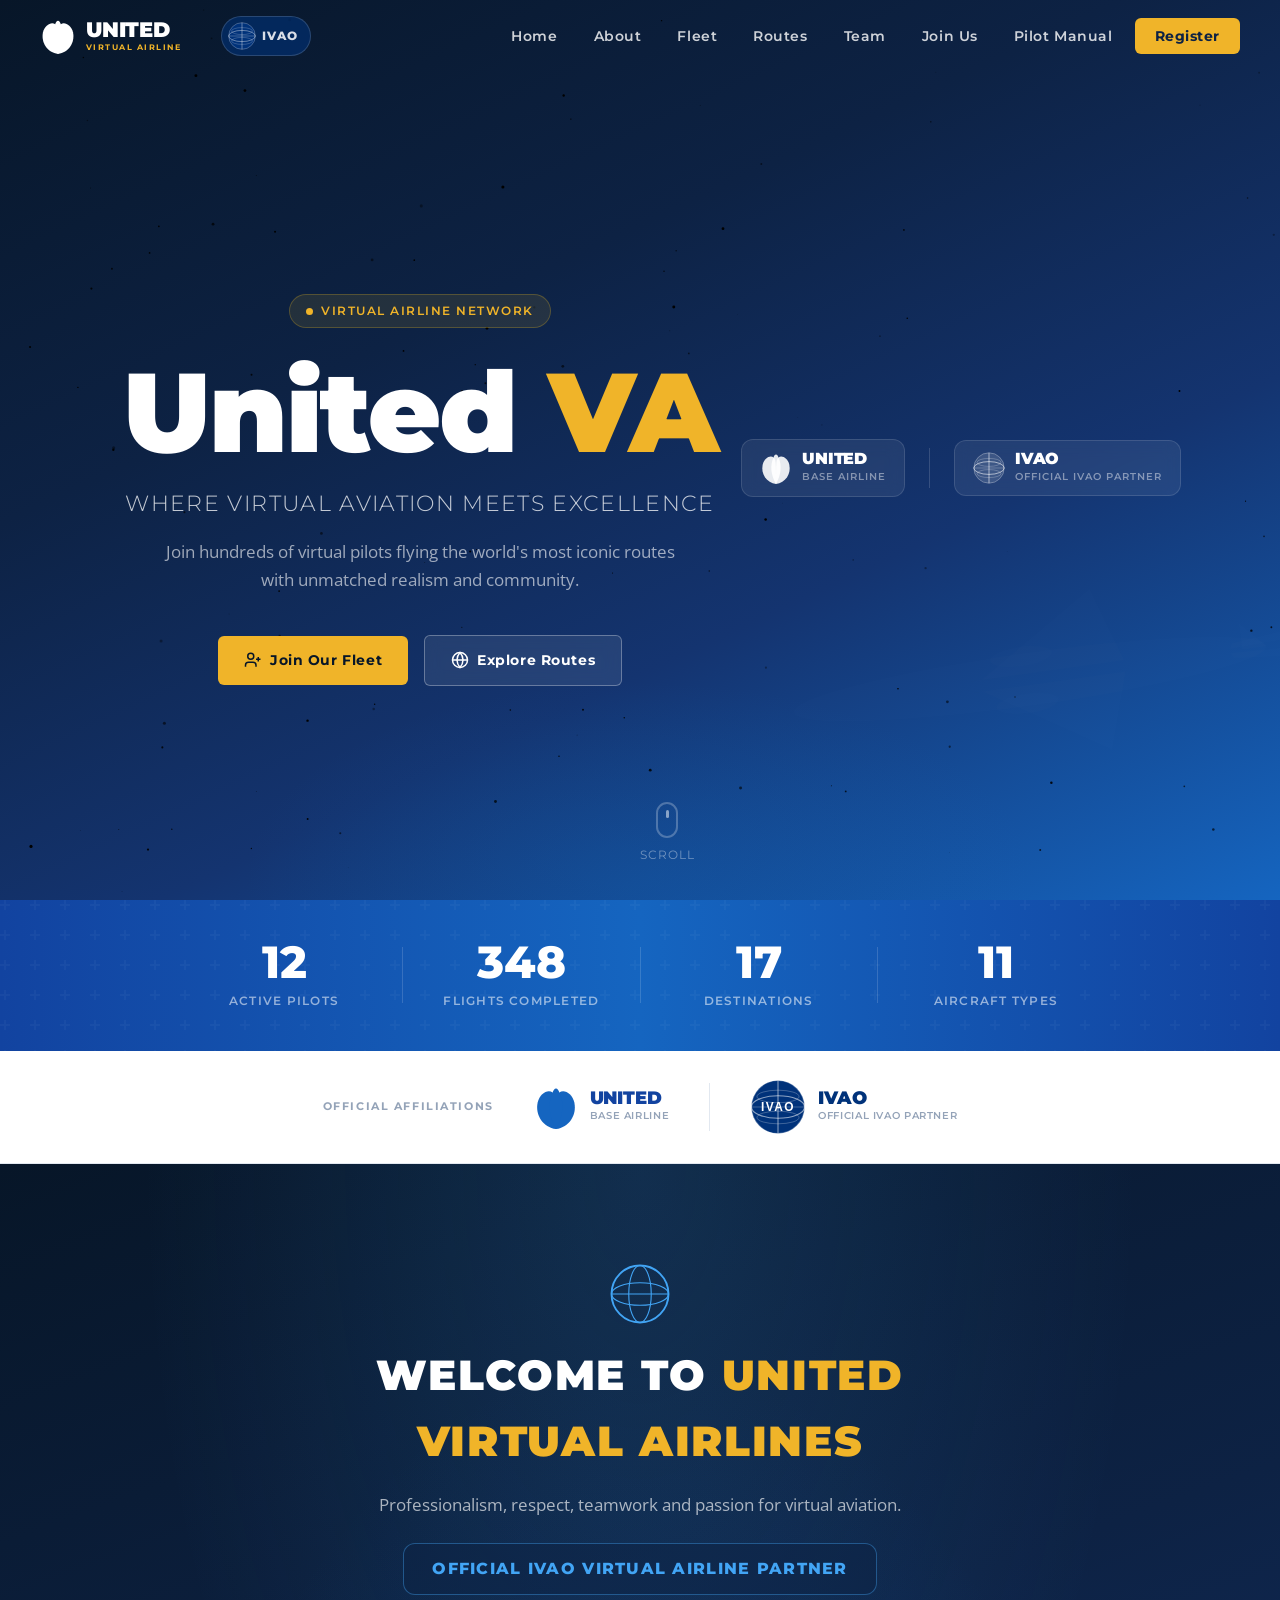
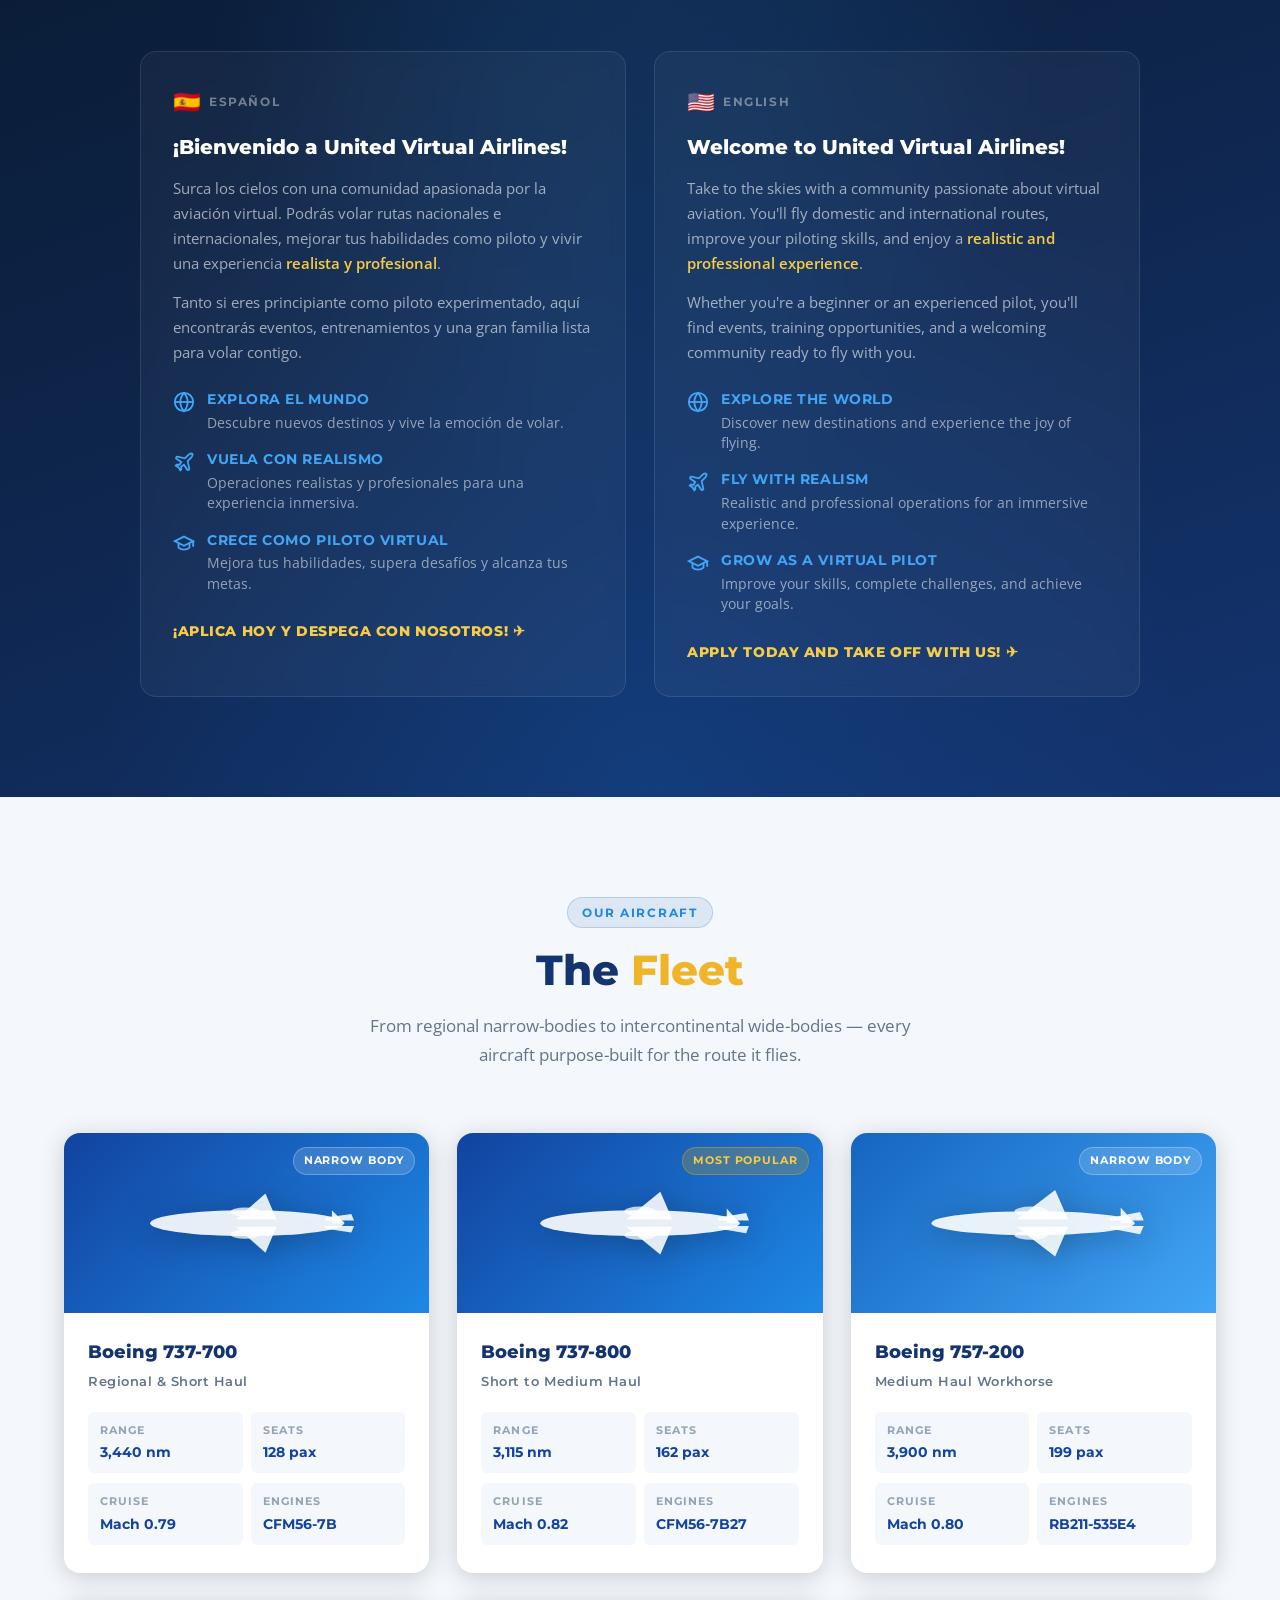
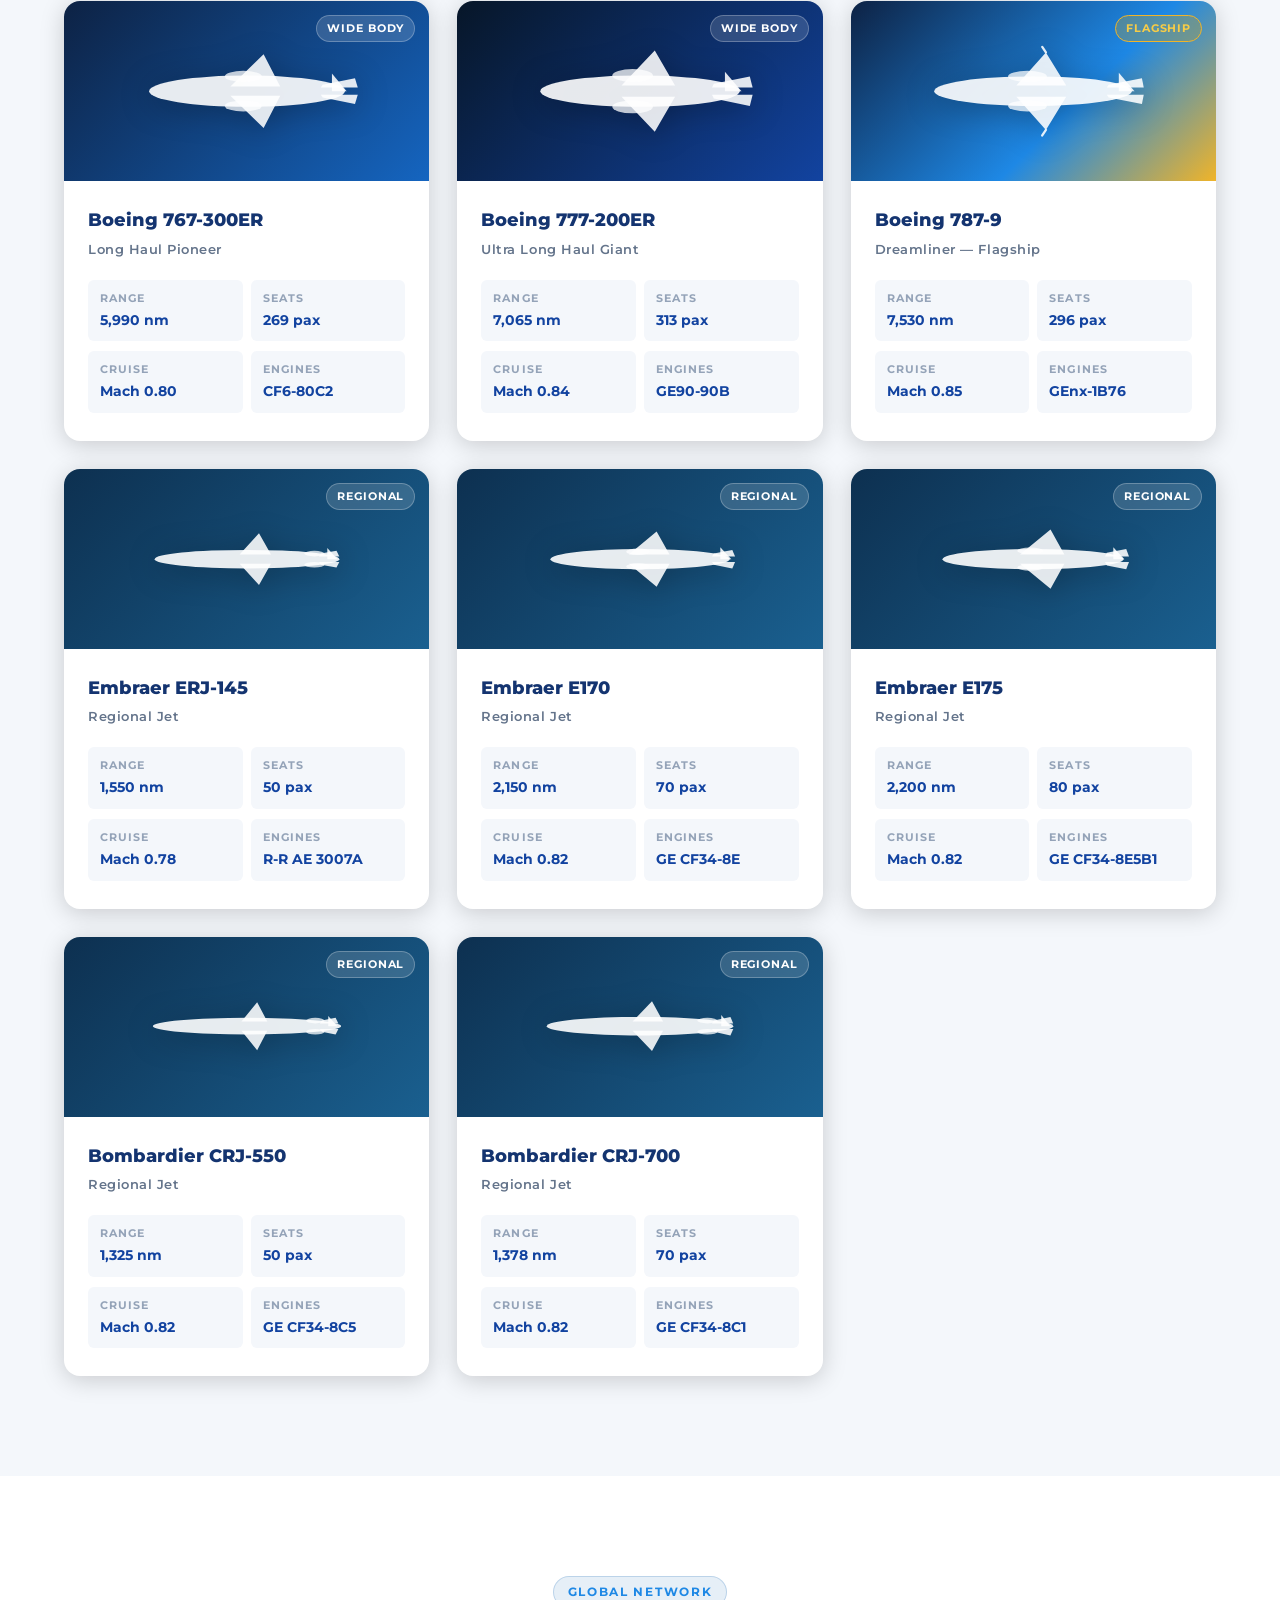
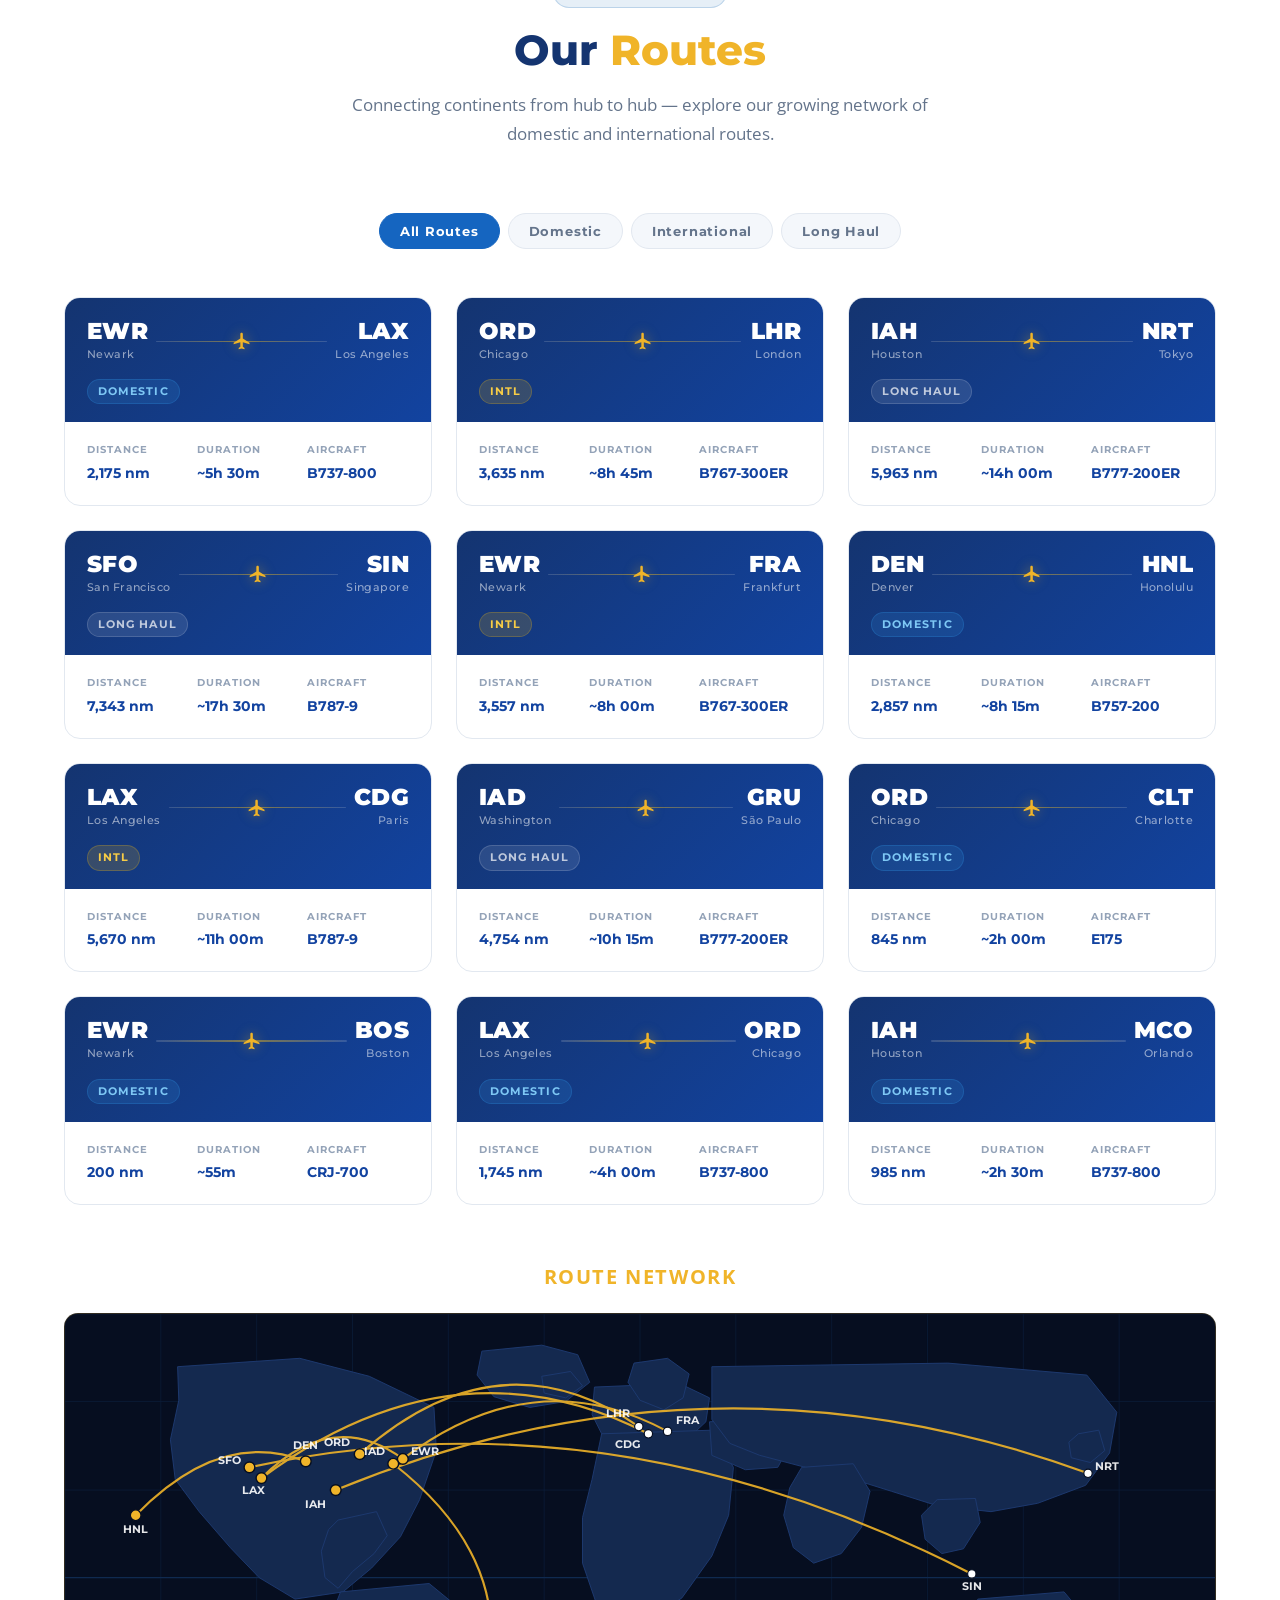
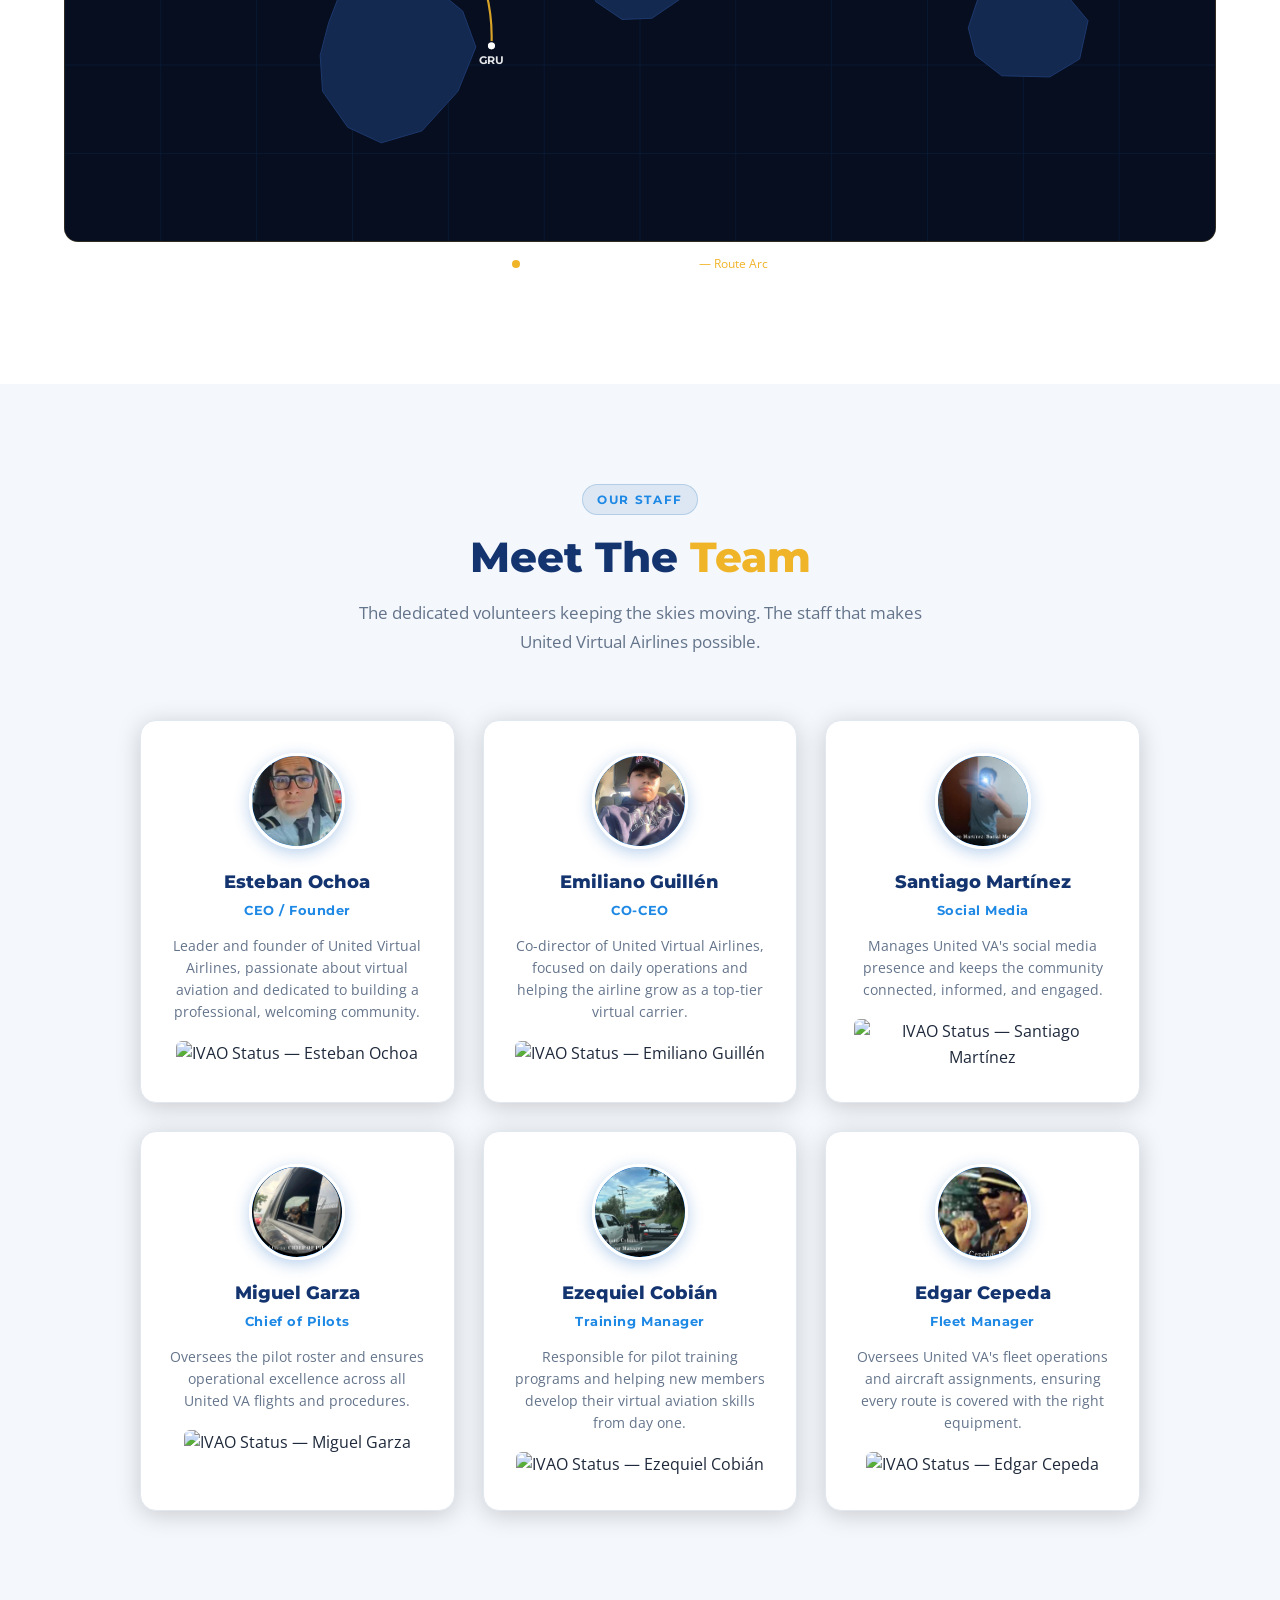
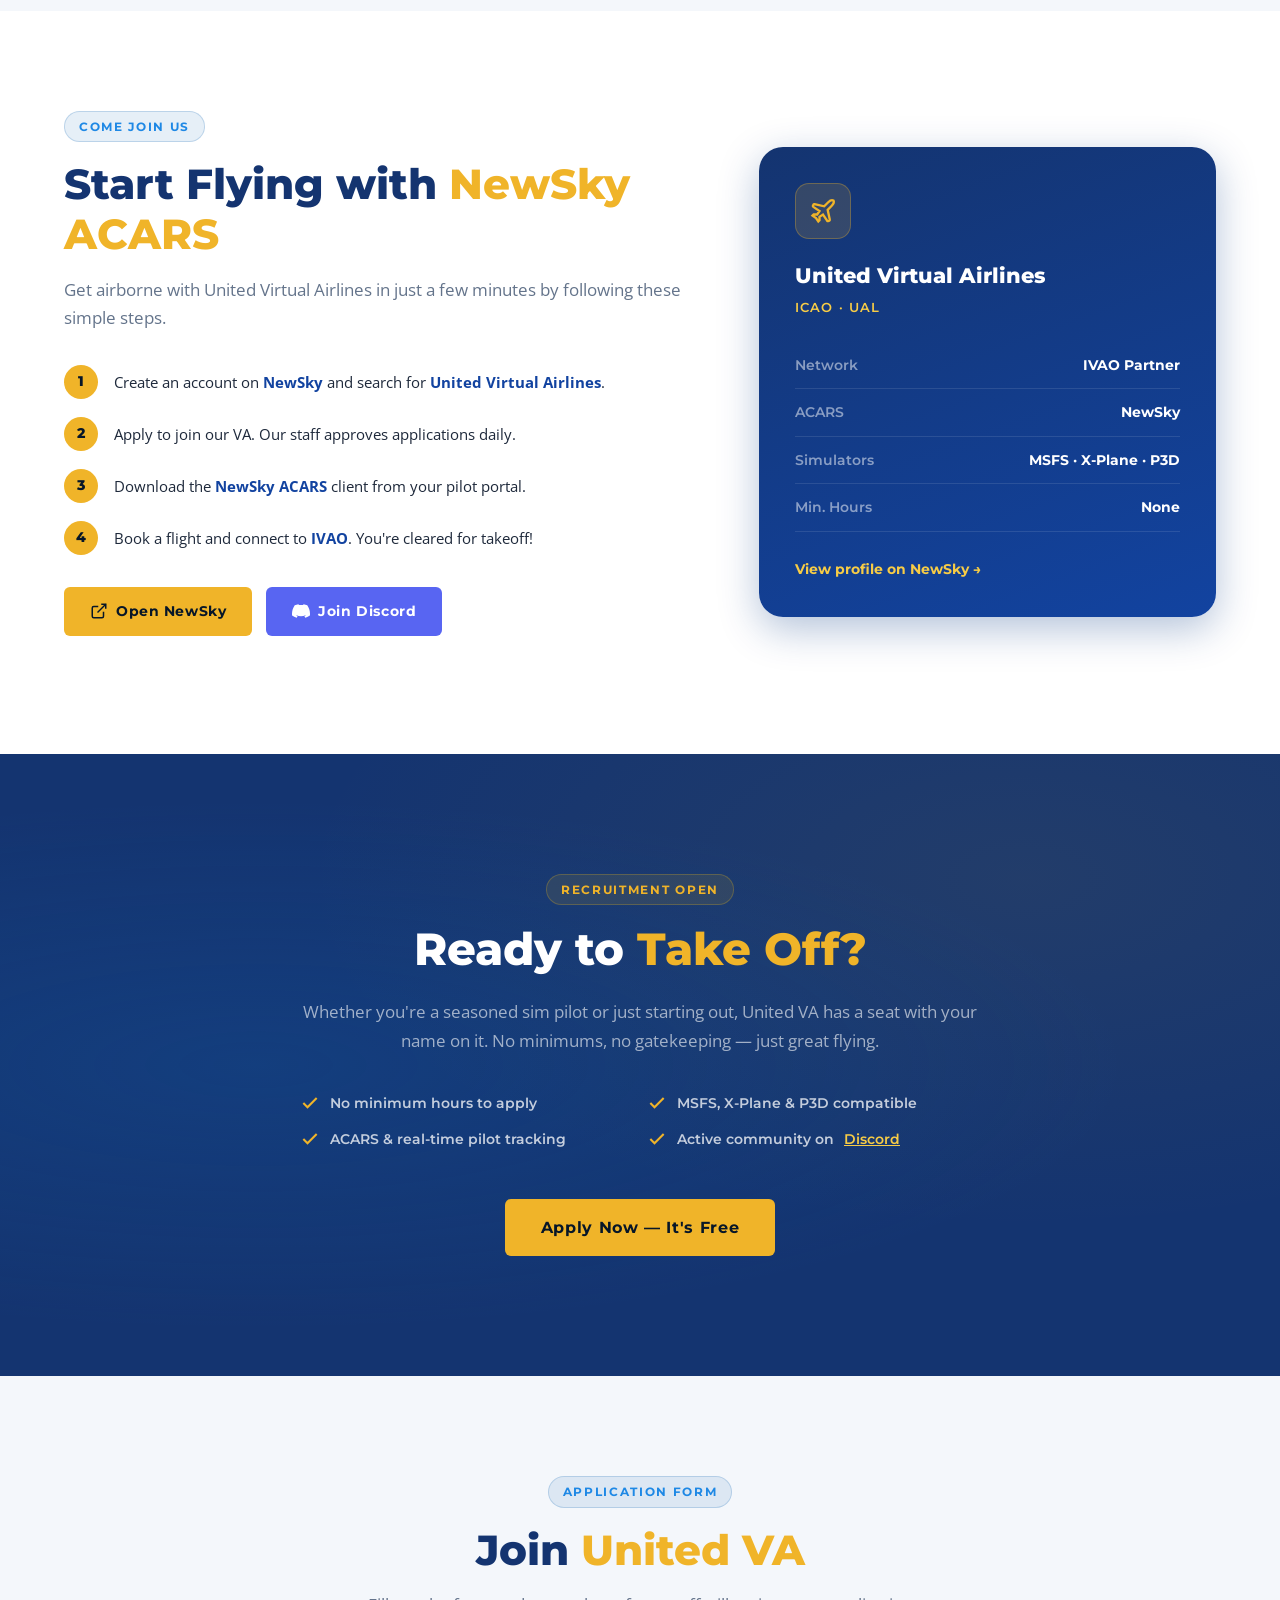
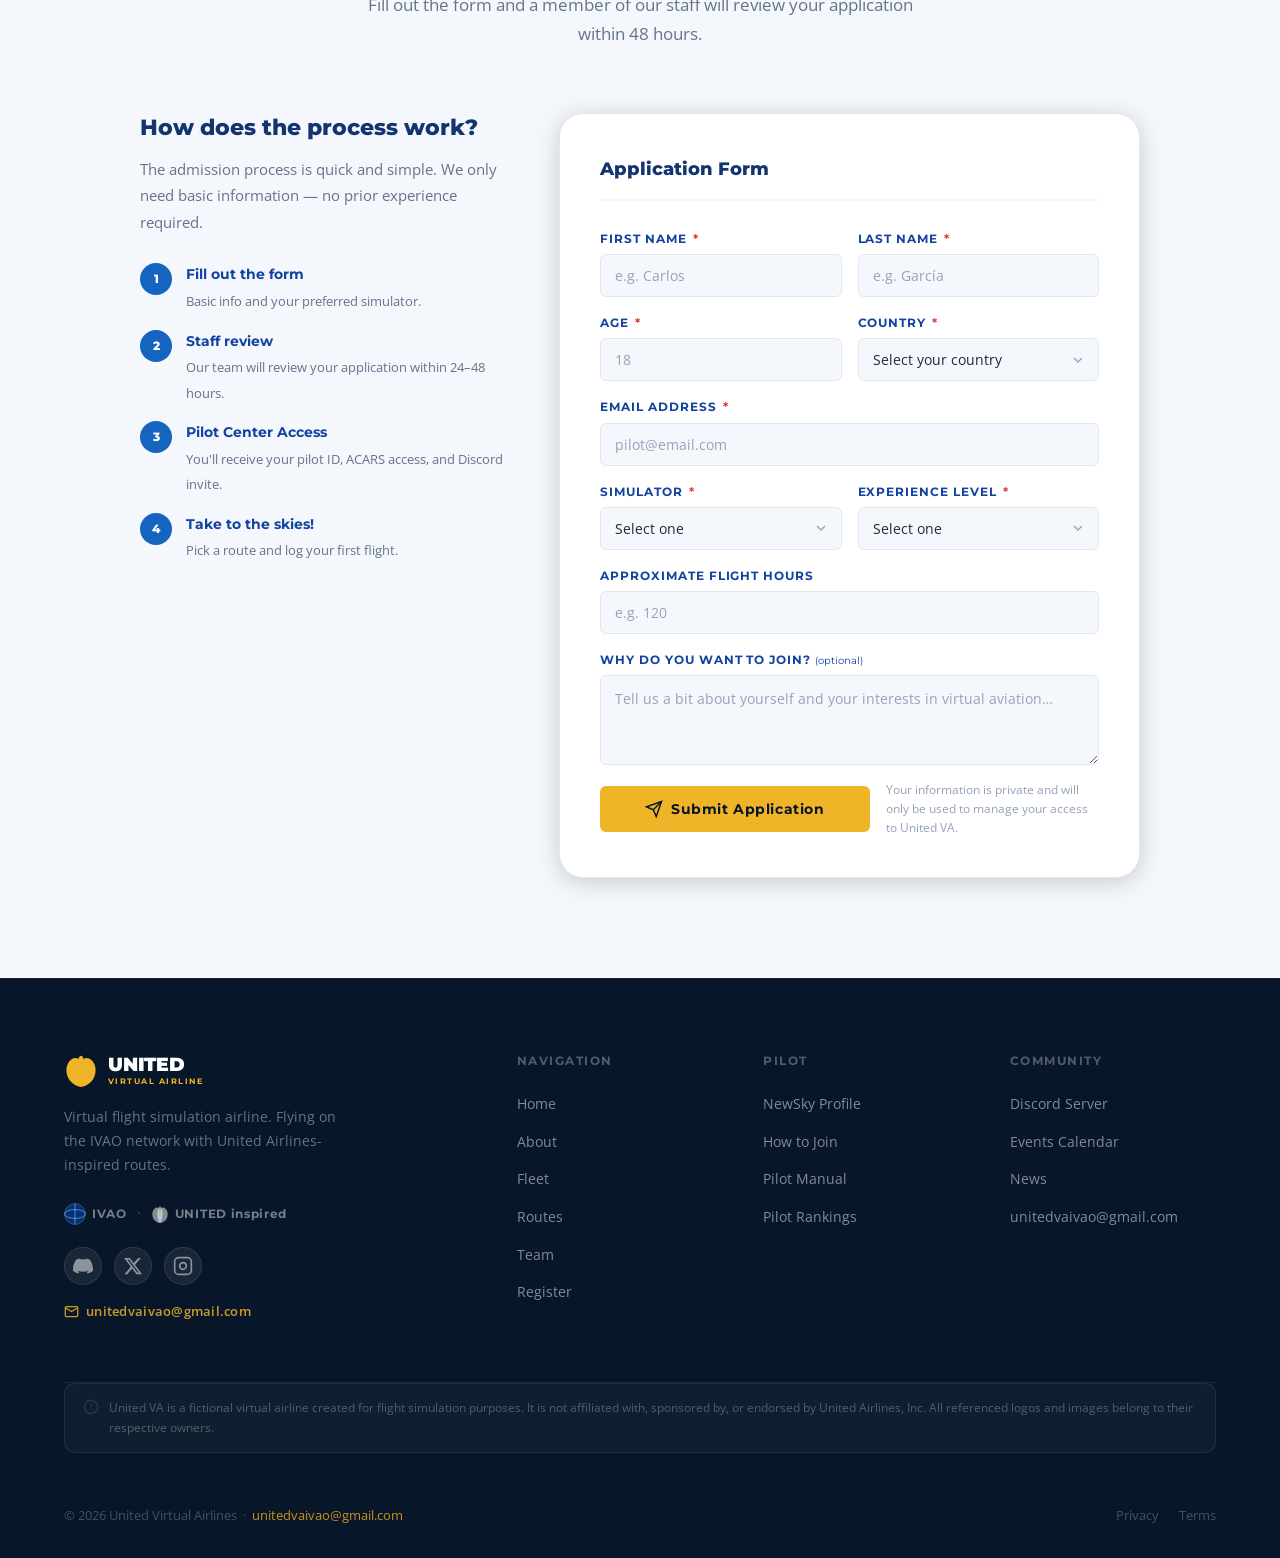
==== index.html @ 1808ba88 "Branding updates, regional fleet, new routes, ICAO fix & route map - Capitalize logo to UNITED acros" ====
<!DOCTYPE html>
<html lang="en">
<head>
  <meta charset="UTF-8" />
  <meta name="viewport" content="width=device-width, initial-scale=1.0" />
  <title>United VA — Virtual Airline</title>
  <meta name="description" content="United VA — Premier virtual airline offering realistic flight simulation across global routes on the IVAO network." />
  <link rel="preconnect" href="https://fonts.googleapis.com" />
  <link rel="preconnect" href="https://fonts.gstatic.com" crossorigin />
  <link href="https://fonts.googleapis.com/css2?family=Montserrat:wght@300;400;600;700;800;900&family=Open+Sans:wght@300;400;600&display=swap" rel="stylesheet" />
  <link rel="stylesheet" href="css/style.css" />
</head>
<body>

  <!-- ─── NAVBAR ─── -->
  <nav id="navbar">
    <div class="nav-container">
      <a href="#home" class="nav-logo">
        <!-- United Airlines tulip (recreation) -->
        <svg viewBox="0 0 48 52" width="36" height="40" xmlns="http://www.w3.org/2000/svg">
          <path d="M24 50 C10 48 1 35 4 21 C7 9 20 4 23 15 C24 20 24 35 24 50Z" fill="white"/>
          <path d="M24 50 C38 48 47 35 44 21 C41 9 28 4 25 15 C24 20 24 35 24 50Z" fill="white"/>
          <path d="M24 50 C16 36 15 22 20 11 C22 4 26 4 28 11 C33 22 32 36 24 50Z" fill="white"/>
        </svg>
        <div class="logo-text-group">
          <span class="logo-airline">UNITED</span>
          <span class="logo-va-tag">VIRTUAL AIRLINE</span>
        </div>
      </a>

      <!-- IVAO badge -->
      <a href="https://ivao.aero" target="_blank" rel="noopener" class="nav-ivao-badge" aria-label="Fly on IVAO">
        <svg viewBox="0 0 40 40" width="28" height="28" xmlns="http://www.w3.org/2000/svg">
          <circle cx="20" cy="20" r="19" fill="#00327a"/>
          <ellipse cx="20" cy="20" rx="19" ry="8"  fill="none" stroke="white" stroke-width="1"   opacity="0.55"/>
          <ellipse cx="20" cy="13" rx="15" ry="5"  fill="none" stroke="white" stroke-width="0.8" opacity="0.35"/>
          <ellipse cx="20" cy="27" rx="15" ry="5"  fill="none" stroke="white" stroke-width="0.8" opacity="0.35"/>
          <line x1="20" y1="1"  x2="20" y2="39" stroke="white" stroke-width="1" opacity="0.55"/>
          <line x1="1"  y1="20" x2="39" y2="20" stroke="white" stroke-width="1" opacity="0.35"/>
          <circle cx="20" cy="20" r="19" fill="none" stroke="rgba(255,255,255,0.3)" stroke-width="1.2"/>
        </svg>
        <span>IVAO</span>
      </a>

      <button class="hamburger" id="hamburger" aria-label="Toggle navigation">
        <span></span><span></span><span></span>
      </button>

      <ul class="nav-links" id="navLinks">
        <li><a href="#home"     class="nav-link">Home</a></li>
        <li><a href="#welcome"  class="nav-link">About</a></li>
        <li><a href="#fleet"    class="nav-link">Fleet</a></li>
        <li><a href="#routes"   class="nav-link">Routes</a></li>
        <li><a href="#team"     class="nav-link">Team</a></li>
        <li><a href="#newsky"   class="nav-link">Join Us</a></li>
        <li><a href="manual.html" class="nav-link">Pilot Manual</a></li>
        <li><a href="#register" class="btn-join">Register</a></li>
      </ul>
    </div>
  </nav>

  <!-- ─── HERO ─── -->
  <section id="home" class="hero">
    <canvas id="starCanvas"></canvas>

    <div class="hero-glow"></div>

    <div class="hero-aircraft">
      <svg viewBox="0 0 520 220" xmlns="http://www.w3.org/2000/svg" class="plane-svg">
        <ellipse cx="260" cy="110" rx="200" ry="22" fill="white" opacity="0.12"/>
        <polygon points="210,105 340,105 320,42 220,105" fill="white" opacity="0.12"/>
        <polygon points="210,115 340,115 320,178 220,115" fill="white" opacity="0.12"/>
        <polygon points="440,88 460,110 440,110" fill="white" opacity="0.12"/>
        <polygon points="430,108 490,106 488,98 432,104" fill="white" opacity="0.12"/>
        <polygon points="430,112 490,114 488,122 432,116" fill="white" opacity="0.12"/>
        <ellipse cx="255" cy="130" rx="26" ry="8" fill="white" opacity="0.10"/>
        <ellipse cx="255" cy="90"  rx="26" ry="8" fill="white" opacity="0.10"/>
      </svg>
    </div>

    <div class="hero-content">
      <div class="hero-badge">
        <span class="badge-pulse"></span>
        Virtual Airline Network
      </div>
      <h1 class="hero-title">United <span class="gold">VA</span></h1>
      <p class="hero-sub">Where Virtual Aviation Meets Excellence</p>
      <p class="hero-desc">Join hundreds of virtual pilots flying the world's most iconic routes with unmatched realism and community.</p>
      <div class="hero-btns">
        <a href="#register" class="btn btn-gold">
          <svg width="18" height="18" viewBox="0 0 24 24" fill="none" stroke="currentColor" stroke-width="2"><path d="M16 21v-2a4 4 0 0 0-4-4H6a4 4 0 0 0-4 4v2"/><circle cx="9" cy="7" r="4"/><line x1="19" y1="8" x2="19" y2="14"/><line x1="22" y1="11" x2="16" y2="11"/></svg>
          Join Our Fleet
        </a>
        <a href="#routes" class="btn btn-outline">
          <svg width="18" height="18" viewBox="0 0 24 24" fill="none" stroke="currentColor" stroke-width="2"><circle cx="12" cy="12" r="10"/><line x1="2" y1="12" x2="22" y2="12"/><path d="M12 2a15.3 15.3 0 0 1 4 10 15.3 15.3 0 0 1-4 10 15.3 15.3 0 0 1-4-10 15.3 15.3 0 0 1 4-10z"/></svg>
          Explore Routes
        </a>
      </div>
    </div>

    <!-- Network badges row -->
    <div class="hero-network">
      <div class="hnet-item">
        <svg viewBox="0 0 48 52" width="32" height="36" xmlns="http://www.w3.org/2000/svg">
          <path d="M24 50 C10 48 1 35 4 21 C7 9 20 4 23 15 C24 20 24 35 24 50Z" fill="white" opacity="0.9"/>
          <path d="M24 50 C38 48 47 35 44 21 C41 9 28 4 25 15 C24 20 24 35 24 50Z" fill="white" opacity="0.9"/>
          <path d="M24 50 C16 36 15 22 20 11 C22 4 26 4 28 11 C33 22 32 36 24 50Z" fill="white" opacity="0.9"/>
        </svg>
        <div class="hnet-text">
          <span class="hnet-name">UNITED</span>
          <span class="hnet-sub">Base Airline</span>
        </div>
      </div>
      <div class="hnet-sep"></div>
      <div class="hnet-item">
        <svg viewBox="0 0 40 40" width="32" height="32" xmlns="http://www.w3.org/2000/svg">
          <circle cx="20" cy="20" r="19" fill="rgba(255,255,255,0.12)"/>
          <ellipse cx="20" cy="20" rx="19" ry="8"  fill="none" stroke="white" stroke-width="1.2" opacity="0.6"/>
          <ellipse cx="20" cy="13" rx="15" ry="5"  fill="none" stroke="white" stroke-width="0.8" opacity="0.35"/>
          <ellipse cx="20" cy="27" rx="15" ry="5"  fill="none" stroke="white" stroke-width="0.8" opacity="0.35"/>
          <line x1="20" y1="1"  x2="20" y2="39" stroke="white" stroke-width="1.2" opacity="0.6"/>
          <line x1="1"  y1="20" x2="39" y2="20" stroke="white" stroke-width="0.8" opacity="0.35"/>
          <circle cx="20" cy="20" r="19" fill="none" stroke="rgba(255,255,255,0.3)" stroke-width="1.2"/>
        </svg>
        <div class="hnet-text">
          <span class="hnet-name">IVAO</span>
          <span class="hnet-sub">Official IVAO Partner</span>
        </div>
      </div>
    </div>

    <div class="hero-scroll">
      <div class="scroll-mouse"><div class="scroll-wheel"></div></div>
      <span>Scroll</span>
    </div>
  </section>

  <!-- ─── STATS ─── -->
  <section class="stats-bar">
    <div class="stats-inner">
      <div class="stat-item">
        <span class="stat-num" data-target="12">0</span>
        <span class="stat-lbl">Active Pilots</span>
      </div>
      <div class="stat-divider"></div>
      <div class="stat-item">
        <span class="stat-num" data-target="348">0</span>
        <span class="stat-lbl">Flights Completed</span>
      </div>
      <div class="stat-divider"></div>
      <div class="stat-item">
        <span class="stat-num" data-target="17">0</span>
        <span class="stat-lbl">Destinations</span>
      </div>
      <div class="stat-divider"></div>
      <div class="stat-item">
        <span class="stat-num" data-target="11">0</span>
        <span class="stat-lbl">Aircraft Types</span>
      </div>
    </div>
  </section>

  <!-- ─── AFFILIATIONS ─── -->
  <section class="affiliations-bar">
    <div class="aff-inner">
      <span class="aff-label">Official Affiliations</span>

      <div class="aff-logo-block">
        <svg viewBox="0 0 48 52" width="44" height="48" xmlns="http://www.w3.org/2000/svg">
          <path d="M24 50 C10 48 1 35 4 21 C7 9 20 4 23 15 C24 20 24 35 24 50Z" fill="#1565c0"/>
          <path d="M24 50 C38 48 47 35 44 21 C41 9 28 4 25 15 C24 20 24 35 24 50Z" fill="#1565c0"/>
          <path d="M24 50 C16 36 15 22 20 11 C22 4 26 4 28 11 C33 22 32 36 24 50Z" fill="#1565c0"/>
        </svg>
        <div class="aff-logo-text">
          <span class="aff-name">UNITED</span>
          <span class="aff-desc">Base Airline</span>
        </div>
      </div>

      <div class="aff-divider"></div>

      <a href="https://ivao.aero" target="_blank" rel="noopener" class="aff-logo-block aff-link">
        <svg viewBox="0 0 80 80" width="56" height="56" xmlns="http://www.w3.org/2000/svg">
          <circle cx="40" cy="40" r="38" fill="#00327a"/>
          <ellipse cx="40" cy="40" rx="38" ry="16" fill="none" stroke="white" stroke-width="1.5" opacity="0.55"/>
          <ellipse cx="40" cy="25" rx="30" ry="9"  fill="none" stroke="white" stroke-width="1"   opacity="0.35"/>
          <ellipse cx="40" cy="55" rx="30" ry="9"  fill="none" stroke="white" stroke-width="1"   opacity="0.35"/>
          <line x1="40" y1="2"  x2="40" y2="78" stroke="white" stroke-width="1.5" opacity="0.55"/>
          <line x1="2"  y1="40" x2="78" y2="40" stroke="white" stroke-width="1"   opacity="0.35"/>
          <circle cx="40" cy="40" r="38" fill="none" stroke="rgba(255,255,255,0.3)" stroke-width="2"/>
          <text x="40" y="46" font-family="Arial Black,Arial" font-size="17" font-weight="900"
                fill="white" text-anchor="middle" letter-spacing="2">IVAO</text>
        </svg>
        <div class="aff-logo-text">
          <span class="aff-name ivao-name">IVAO</span>
          <span class="aff-desc">Official IVAO Partner</span>
        </div>
      </a>
    </div>
  </section>

  <!-- ─── WELCOME (bilingual) ─── -->
  <section id="welcome" class="welcome-section">
    <div class="welcome-bg"></div>
    <div class="container">

      <div class="welcome-head">
        <div class="welcome-globe">
          <svg viewBox="0 0 80 80" width="60" height="60" xmlns="http://www.w3.org/2000/svg">
            <circle cx="40" cy="40" r="38" fill="none" stroke="#42a5f5" stroke-width="2.5"/>
            <ellipse cx="40" cy="40" rx="38" ry="15" fill="none" stroke="#42a5f5" stroke-width="1.5"/>
            <ellipse cx="40" cy="40" rx="15" ry="38" fill="none" stroke="#42a5f5" stroke-width="1.5"/>
            <line x1="2" y1="40" x2="78" y2="40" stroke="#42a5f5" stroke-width="1.5"/>
          </svg>
        </div>
        <h2 class="welcome-title">Welcome to <span class="gold">United Virtual Airlines</span></h2>
        <p class="welcome-tagline">Professionalism, respect, teamwork and passion for virtual aviation.</p>
        <div class="welcome-partner">
          <span class="wp-ivao">Official IVAO Virtual Airline Partner</span>
        </div>
      </div>

      <div class="welcome-grid">

        <!-- Spanish -->
        <div class="welcome-col reveal">
          <div class="wcol-flag">🇪🇸 <span>Español</span></div>
          <h3>¡Bienvenido a United Virtual Airlines!</h3>
          <p>Surca los cielos con una comunidad apasionada por la aviación virtual. Podrás volar rutas nacionales e internacionales, mejorar tus habilidades como piloto y vivir una experiencia <strong>realista y profesional</strong>.</p>
          <p>Tanto si eres principiante como piloto experimentado, aquí encontrarás eventos, entrenamientos y una gran familia lista para volar contigo.</p>
          <ul class="wcol-features">
            <li>
              <svg width="22" height="22" viewBox="0 0 24 24" fill="none" stroke="currentColor" stroke-width="2"><circle cx="12" cy="12" r="10"/><line x1="2" y1="12" x2="22" y2="12"/><path d="M12 2a15.3 15.3 0 0 1 4 10 15.3 15.3 0 0 1-4 10 15.3 15.3 0 0 1-4-10 15.3 15.3 0 0 1 4-10z"/></svg>
              <div><strong>Explora el mundo</strong><span>Descubre nuevos destinos y vive la emoción de volar.</span></div>
            </li>
            <li>
              <svg width="22" height="22" viewBox="0 0 24 24" fill="none" stroke="currentColor" stroke-width="2"><path d="M17.8 19.2 16 11l3.5-3.5C21 6 21.5 4 21 3c-1-.5-3 0-4.5 1.5L13 8 4.8 6.2c-.5-.1-.9.1-1.1.5l-.3.5c-.2.5-.1 1 .3 1.3L9 12l-2 3H4l-1 1 3 2 2 3 1-1v-3l3-2 3.5 5.3c.3.4.8.5 1.3.3l.5-.2c.4-.3.6-.7.5-1.2z"/></svg>
              <div><strong>Vuela con realismo</strong><span>Operaciones realistas y profesionales para una experiencia inmersiva.</span></div>
            </li>
            <li>
              <svg width="22" height="22" viewBox="0 0 24 24" fill="none" stroke="currentColor" stroke-width="2"><path d="M22 10v6M2 10l10-5 10 5-10 5z"/><path d="M6 12v5c3 3 9 3 12 0v-5"/></svg>
              <div><strong>Crece como piloto virtual</strong><span>Mejora tus habilidades, supera desafíos y alcanza tus metas.</span></div>
            </li>
          </ul>
          <a href="#register" class="welcome-cta">¡Aplica hoy y despega con nosotros! ✈</a>
        </div>

        <!-- English -->
        <div class="welcome-col reveal">
          <div class="wcol-flag">🇺🇸 <span>English</span></div>
          <h3>Welcome to United Virtual Airlines!</h3>
          <p>Take to the skies with a community passionate about virtual aviation. You'll fly domestic and international routes, improve your piloting skills, and enjoy a <strong>realistic and professional experience</strong>.</p>
          <p>Whether you're a beginner or an experienced pilot, you'll find events, training opportunities, and a welcoming community ready to fly with you.</p>
          <ul class="wcol-features">
            <li>
              <svg width="22" height="22" viewBox="0 0 24 24" fill="none" stroke="currentColor" stroke-width="2"><circle cx="12" cy="12" r="10"/><line x1="2" y1="12" x2="22" y2="12"/><path d="M12 2a15.3 15.3 0 0 1 4 10 15.3 15.3 0 0 1-4 10 15.3 15.3 0 0 1-4-10 15.3 15.3 0 0 1 4-10z"/></svg>
              <div><strong>Explore the world</strong><span>Discover new destinations and experience the joy of flying.</span></div>
            </li>
            <li>
              <svg width="22" height="22" viewBox="0 0 24 24" fill="none" stroke="currentColor" stroke-width="2"><path d="M17.8 19.2 16 11l3.5-3.5C21 6 21.5 4 21 3c-1-.5-3 0-4.5 1.5L13 8 4.8 6.2c-.5-.1-.9.1-1.1.5l-.3.5c-.2.5-.1 1 .3 1.3L9 12l-2 3H4l-1 1 3 2 2 3 1-1v-3l3-2 3.5 5.3c.3.4.8.5 1.3.3l.5-.2c.4-.3.6-.7.5-1.2z"/></svg>
              <div><strong>Fly with realism</strong><span>Realistic and professional operations for an immersive experience.</span></div>
            </li>
            <li>
              <svg width="22" height="22" viewBox="0 0 24 24" fill="none" stroke="currentColor" stroke-width="2"><path d="M22 10v6M2 10l10-5 10 5-10 5z"/><path d="M6 12v5c3 3 9 3 12 0v-5"/></svg>
              <div><strong>Grow as a virtual pilot</strong><span>Improve your skills, complete challenges, and achieve your goals.</span></div>
            </li>
          </ul>
          <a href="#register" class="welcome-cta">Apply today and take off with us! ✈</a>
        </div>

      </div>
    </div>
  </section>

  <!-- ─── FLEET ─── -->
  <section id="fleet" class="fleet-section">
    <div class="container">
      <div class="section-header">
        <span class="section-tag">Our Aircraft</span>
        <h2 class="section-title">The <span class="gold">Fleet</span></h2>
        <p class="section-desc">From regional narrow-bodies to intercontinental wide-bodies — every aircraft purpose-built for the route it flies.</p>
      </div>

      <div class="fleet-grid">

        <!-- B737-700 -->
        <div class="fleet-card reveal">
          <div class="fcard-visual vis-narrowbody">
            <div class="fcard-badge">Narrow Body</div>
            <svg class="fcard-plane" viewBox="0 0 260 100" xmlns="http://www.w3.org/2000/svg">
              <ellipse cx="130" cy="50" rx="105" ry="14" fill="white" opacity="0.9"/>
              <polygon points="108,46 162,46 150,18 118,46" fill="white" opacity="0.88"/>
              <polygon points="108,54 162,54 150,82 118,54" fill="white" opacity="0.88"/>
              <polygon points="222,36 236,50 222,50" fill="white" opacity="0.88"/>
              <polygon points="214,47 246,47 243,40 216,44" fill="white" opacity="0.88"/>
              <polygon points="214,53 246,53 243,60 216,56" fill="white" opacity="0.88"/>
              <ellipse cx="128" cy="62" rx="16" ry="5" fill="white" opacity="0.75"/>
              <ellipse cx="128" cy="38" rx="16" ry="5" fill="white" opacity="0.75"/>
            </svg>
          </div>
          <div class="fcard-info">
            <h3>Boeing 737-700</h3>
            <p class="fcard-sub">Regional &amp; Short Haul</p>
            <div class="fcard-specs">
              <div class="spec-row"><span>Range</span><span>3,440 nm</span></div>
              <div class="spec-row"><span>Seats</span><span>128 pax</span></div>
              <div class="spec-row"><span>Cruise</span><span>Mach 0.79</span></div>
              <div class="spec-row"><span>Engines</span><span>CFM56-7B</span></div>
            </div>
          </div>
        </div>

        <!-- B737-800 -->
        <div class="fleet-card reveal">
          <div class="fcard-visual vis-narrowbody">
            <div class="fcard-badge popular">Most Popular</div>
            <svg class="fcard-plane" viewBox="0 0 260 100" xmlns="http://www.w3.org/2000/svg">
              <ellipse cx="130" cy="50" rx="108" ry="14" fill="white" opacity="0.9"/>
              <polygon points="105,46 165,46 152,16 115,46" fill="white" opacity="0.88"/>
              <polygon points="105,54 165,54 152,84 115,54" fill="white" opacity="0.88"/>
              <polygon points="224,34 238,50 224,50" fill="white" opacity="0.88"/>
              <polygon points="214,47 248,47 245,39 216,44" fill="white" opacity="0.88"/>
              <polygon points="214,53 248,53 245,61 216,56" fill="white" opacity="0.88"/>
              <ellipse cx="130" cy="63" rx="17" ry="5" fill="white" opacity="0.75"/>
              <ellipse cx="130" cy="37" rx="17" ry="5" fill="white" opacity="0.75"/>
            </svg>
          </div>
          <div class="fcard-info">
            <h3>Boeing 737-800</h3>
            <p class="fcard-sub">Short to Medium Haul</p>
            <div class="fcard-specs">
              <div class="spec-row"><span>Range</span><span>3,115 nm</span></div>
              <div class="spec-row"><span>Seats</span><span>162 pax</span></div>
              <div class="spec-row"><span>Cruise</span><span>Mach 0.82</span></div>
              <div class="spec-row"><span>Engines</span><span>CFM56-7B27</span></div>
            </div>
          </div>
        </div>

        <!-- B757-200 -->
        <div class="fleet-card reveal">
          <div class="fcard-visual vis-757">
            <div class="fcard-badge">Narrow Body</div>
            <svg class="fcard-plane" viewBox="0 0 260 100" xmlns="http://www.w3.org/2000/svg">
              <ellipse cx="130" cy="50" rx="110" ry="13" fill="white" opacity="0.9"/>
              <polygon points="102,46 168,46 154,14 112,46" fill="white" opacity="0.88"/>
              <polygon points="102,54 168,54 154,86 112,54" fill="white" opacity="0.88"/>
              <polygon points="225,33 240,50 225,50" fill="white" opacity="0.88"/>
              <polygon points="213,47 250,47 246,38 215,44" fill="white" opacity="0.88"/>
              <polygon points="213,53 250,53 246,62 215,56" fill="white" opacity="0.88"/>
              <ellipse cx="128" cy="63" rx="18" ry="5" fill="white" opacity="0.75"/>
              <ellipse cx="128" cy="37" rx="18" ry="5" fill="white" opacity="0.75"/>
            </svg>
          </div>
          <div class="fcard-info">
            <h3>Boeing 757-200</h3>
            <p class="fcard-sub">Medium Haul Workhorse</p>
            <div class="fcard-specs">
              <div class="spec-row"><span>Range</span><span>3,900 nm</span></div>
              <div class="spec-row"><span>Seats</span><span>199 pax</span></div>
              <div class="spec-row"><span>Cruise</span><span>Mach 0.80</span></div>
              <div class="spec-row"><span>Engines</span><span>RB211-535E4</span></div>
            </div>
          </div>
        </div>

        <!-- B767-300ER -->
        <div class="fleet-card reveal">
          <div class="fcard-visual vis-widebody">
            <div class="fcard-badge">Wide Body</div>
            <svg class="fcard-plane" viewBox="0 0 260 100" xmlns="http://www.w3.org/2000/svg">
              <ellipse cx="130" cy="50" rx="106" ry="17" fill="white" opacity="0.9"/>
              <polygon points="100,45 166,45 148,10 112,45" fill="white" opacity="0.88"/>
              <polygon points="100,55 166,55 148,90 112,55" fill="white" opacity="0.88"/>
              <polygon points="222,31 238,50 222,50" fill="white" opacity="0.88"/>
              <polygon points="210,46 250,46 247,36 212,43" fill="white" opacity="0.88"/>
              <polygon points="210,54 250,54 247,64 212,57" fill="white" opacity="0.88"/>
              <ellipse cx="126" cy="66" rx="20" ry="6" fill="white" opacity="0.75"/>
              <ellipse cx="126" cy="34" rx="20" ry="6" fill="white" opacity="0.75"/>
            </svg>
          </div>
          <div class="fcard-info">
            <h3>Boeing 767-300ER</h3>
            <p class="fcard-sub">Long Haul Pioneer</p>
            <div class="fcard-specs">
              <div class="spec-row"><span>Range</span><span>5,990 nm</span></div>
              <div class="spec-row"><span>Seats</span><span>269 pax</span></div>
              <div class="spec-row"><span>Cruise</span><span>Mach 0.80</span></div>
              <div class="spec-row"><span>Engines</span><span>CF6-80C2</span></div>
            </div>
          </div>
        </div>

        <!-- B777-200ER -->
        <div class="fleet-card reveal">
          <div class="fcard-visual vis-triple7">
            <div class="fcard-badge">Wide Body</div>
            <svg class="fcard-plane" viewBox="0 0 260 100" xmlns="http://www.w3.org/2000/svg">
              <ellipse cx="130" cy="50" rx="108" ry="17" fill="white" opacity="0.9"/>
              <polygon points="96,44 168,44 146,6 110,44" fill="white" opacity="0.88"/>
              <polygon points="96,56 168,56 146,94 110,56" fill="white" opacity="0.88"/>
              <polygon points="222,29 240,50 222,50" fill="white" opacity="0.88"/>
              <polygon points="208,46 252,46 249,34 210,42" fill="white" opacity="0.88"/>
              <polygon points="208,54 252,54 249,66 210,58" fill="white" opacity="0.88"/>
              <ellipse cx="122" cy="67" rx="22" ry="7" fill="white" opacity="0.75"/>
              <ellipse cx="122" cy="33" rx="22" ry="7" fill="white" opacity="0.75"/>
            </svg>
          </div>
          <div class="fcard-info">
            <h3>Boeing 777-200ER</h3>
            <p class="fcard-sub">Ultra Long Haul Giant</p>
            <div class="fcard-specs">
              <div class="spec-row"><span>Range</span><span>7,065 nm</span></div>
              <div class="spec-row"><span>Seats</span><span>313 pax</span></div>
              <div class="spec-row"><span>Cruise</span><span>Mach 0.84</span></div>
              <div class="spec-row"><span>Engines</span><span>GE90-90B</span></div>
            </div>
          </div>
        </div>

        <!-- B787-9 -->
        <div class="fleet-card reveal">
          <div class="fcard-visual vis-dreamliner">
            <div class="fcard-badge flagship">Flagship</div>
            <svg class="fcard-plane" viewBox="0 0 260 100" xmlns="http://www.w3.org/2000/svg">
              <ellipse cx="130" cy="50" rx="107" ry="16" fill="white" opacity="0.9"/>
              <polygon points="98,44 166,44 144,8 112,44" fill="white" opacity="0.88"/>
              <polygon points="98,56 166,56 144,92 112,56" fill="white" opacity="0.88"/>
              <line x1="144" y1="8"  x2="140" y2="2"  stroke="white" stroke-width="2.5" stroke-linecap="round" opacity="0.88"/>
              <line x1="144" y1="92" x2="140" y2="98" stroke="white" stroke-width="2.5" stroke-linecap="round" opacity="0.88"/>
              <polygon points="223,30 240,50 223,50" fill="white" opacity="0.88"/>
              <polygon points="210,46 250,46 248,36 212,43" fill="white" opacity="0.88"/>
              <polygon points="210,54 250,54 248,64 212,57" fill="white" opacity="0.88"/>
              <ellipse cx="124" cy="66" rx="21" ry="6" fill="white" opacity="0.75"/>
              <ellipse cx="124" cy="34" rx="21" ry="6" fill="white" opacity="0.75"/>
            </svg>
          </div>
          <div class="fcard-info">
            <h3>Boeing 787-9</h3>
            <p class="fcard-sub">Dreamliner — Flagship</p>
            <div class="fcard-specs">
              <div class="spec-row"><span>Range</span><span>7,530 nm</span></div>
              <div class="spec-row"><span>Seats</span><span>296 pax</span></div>
              <div class="spec-row"><span>Cruise</span><span>Mach 0.85</span></div>
              <div class="spec-row"><span>Engines</span><span>GEnx-1B76</span></div>
            </div>
          </div>
        </div>

        <!-- ERJ-145 -->
        <div class="fleet-card reveal">
          <div class="fcard-visual vis-regional">
            <div class="fcard-badge">Regional</div>
            <svg class="fcard-plane" viewBox="0 0 260 100" xmlns="http://www.w3.org/2000/svg">
              <ellipse cx="130" cy="50" rx="100" ry="10" fill="white" opacity="0.9"/>
              <polygon points="112,45 156,45 143,22 122,45" fill="white" opacity="0.88"/>
              <polygon points="112,55 156,55 143,78 122,55" fill="white" opacity="0.88"/>
              <polygon points="217,38 228,50 217,50" fill="white" opacity="0.88"/>
              <polygon points="208,47 230,47 227,41 210,44" fill="white" opacity="0.88"/>
              <polygon points="208,53 230,53 227,59 210,56" fill="white" opacity="0.88"/>
              <ellipse cx="203" cy="44" rx="11" ry="3" fill="white" opacity="0.75"/>
              <ellipse cx="203" cy="56" rx="11" ry="3" fill="white" opacity="0.75"/>
            </svg>
          </div>
          <div class="fcard-info">
            <h3>Embraer ERJ-145</h3>
            <p class="fcard-sub">Regional Jet</p>
            <div class="fcard-specs">
              <div class="spec-row"><span>Range</span><span>1,550 nm</span></div>
              <div class="spec-row"><span>Seats</span><span>50 pax</span></div>
              <div class="spec-row"><span>Cruise</span><span>Mach 0.78</span></div>
              <div class="spec-row"><span>Engines</span><span>R-R AE 3007A</span></div>
            </div>
          </div>
        </div>

        <!-- E170 -->
        <div class="fleet-card reveal">
          <div class="fcard-visual vis-regional">
            <div class="fcard-badge">Regional</div>
            <svg class="fcard-plane" viewBox="0 0 260 100" xmlns="http://www.w3.org/2000/svg">
              <ellipse cx="130" cy="50" rx="97" ry="11" fill="white" opacity="0.9"/>
              <polygon points="108,45 162,45 148,20 118,45" fill="white" opacity="0.88"/>
              <polygon points="108,55 162,55 148,80 118,55" fill="white" opacity="0.88"/>
              <polygon points="217,37 229,50 217,50" fill="white" opacity="0.88"/>
              <polygon points="208,47 233,47 230,40 210,44" fill="white" opacity="0.88"/>
              <polygon points="208,53 233,53 230,60 210,56" fill="white" opacity="0.88"/>
              <ellipse cx="128" cy="58" rx="13" ry="3.5" fill="white" opacity="0.75"/>
              <ellipse cx="128" cy="42" rx="13" ry="3.5" fill="white" opacity="0.75"/>
            </svg>
          </div>
          <div class="fcard-info">
            <h3>Embraer E170</h3>
            <p class="fcard-sub">Regional Jet</p>
            <div class="fcard-specs">
              <div class="spec-row"><span>Range</span><span>2,150 nm</span></div>
              <div class="spec-row"><span>Seats</span><span>70 pax</span></div>
              <div class="spec-row"><span>Cruise</span><span>Mach 0.82</span></div>
              <div class="spec-row"><span>Engines</span><span>GE CF34-8E</span></div>
            </div>
          </div>
        </div>

        <!-- E175 -->
        <div class="fleet-card reveal">
          <div class="fcard-visual vis-regional">
            <div class="fcard-badge">Regional</div>
            <svg class="fcard-plane" viewBox="0 0 260 100" xmlns="http://www.w3.org/2000/svg">
              <ellipse cx="130" cy="50" rx="98" ry="11" fill="white" opacity="0.9"/>
              <polygon points="106,45 164,45 149,18 116,45" fill="white" opacity="0.88"/>
              <polygon points="106,55 164,55 149,82 116,55" fill="white" opacity="0.88"/>
              <polygon points="217,37 229,50 217,50" fill="white" opacity="0.88"/>
              <polygon points="208,47 234,47 231,39 210,43" fill="white" opacity="0.88"/>
              <polygon points="208,53 234,53 231,61 210,57" fill="white" opacity="0.88"/>
              <ellipse cx="127" cy="59" rx="14" ry="3.5" fill="white" opacity="0.75"/>
              <ellipse cx="127" cy="41" rx="14" ry="3.5" fill="white" opacity="0.75"/>
            </svg>
          </div>
          <div class="fcard-info">
            <h3>Embraer E175</h3>
            <p class="fcard-sub">Regional Jet</p>
            <div class="fcard-specs">
              <div class="spec-row"><span>Range</span><span>2,200 nm</span></div>
              <div class="spec-row"><span>Seats</span><span>80 pax</span></div>
              <div class="spec-row"><span>Cruise</span><span>Mach 0.82</span></div>
              <div class="spec-row"><span>Engines</span><span>GE CF34-8E5B1</span></div>
            </div>
          </div>
        </div>

        <!-- CRJ-550 -->
        <div class="fleet-card reveal">
          <div class="fcard-visual vis-regional">
            <div class="fcard-badge">Regional</div>
            <svg class="fcard-plane" viewBox="0 0 260 100" xmlns="http://www.w3.org/2000/svg">
              <ellipse cx="130" cy="50" rx="102" ry="9" fill="white" opacity="0.9"/>
              <polygon points="114,45 152,45 141,24 124,45" fill="white" opacity="0.88"/>
              <polygon points="114,55 152,55 141,76 124,55" fill="white" opacity="0.88"/>
              <polygon points="218,39 228,50 218,50" fill="white" opacity="0.88"/>
              <polygon points="209,47 229,47 226,41 211,44" fill="white" opacity="0.88"/>
              <polygon points="209,53 229,53 226,59 211,56" fill="white" opacity="0.88"/>
              <ellipse cx="204" cy="44" rx="10" ry="3" fill="white" opacity="0.75"/>
              <ellipse cx="204" cy="56" rx="10" ry="3" fill="white" opacity="0.75"/>
            </svg>
          </div>
          <div class="fcard-info">
            <h3>Bombardier CRJ-550</h3>
            <p class="fcard-sub">Regional Jet</p>
            <div class="fcard-specs">
              <div class="spec-row"><span>Range</span><span>1,325 nm</span></div>
              <div class="spec-row"><span>Seats</span><span>50 pax</span></div>
              <div class="spec-row"><span>Cruise</span><span>Mach 0.82</span></div>
              <div class="spec-row"><span>Engines</span><span>GE CF34-8C5</span></div>
            </div>
          </div>
        </div>

        <!-- CRJ-700 -->
        <div class="fleet-card reveal">
          <div class="fcard-visual vis-regional">
            <div class="fcard-badge">Regional</div>
            <svg class="fcard-plane" viewBox="0 0 260 100" xmlns="http://www.w3.org/2000/svg">
              <ellipse cx="130" cy="50" rx="101" ry="10" fill="white" opacity="0.9"/>
              <polygon points="112,45 155,45 143,23 122,45" fill="white" opacity="0.88"/>
              <polygon points="112,55 155,55 143,77 122,55" fill="white" opacity="0.88"/>
              <polygon points="218,38 228,50 218,50" fill="white" opacity="0.88"/>
              <polygon points="208,47 231,47 228,40 210,44" fill="white" opacity="0.88"/>
              <polygon points="208,53 231,53 228,60 210,56" fill="white" opacity="0.88"/>
              <ellipse cx="203" cy="44" rx="11" ry="3" fill="white" opacity="0.75"/>
              <ellipse cx="203" cy="56" rx="11" ry="3" fill="white" opacity="0.75"/>
            </svg>
          </div>
          <div class="fcard-info">
            <h3>Bombardier CRJ-700</h3>
            <p class="fcard-sub">Regional Jet</p>
            <div class="fcard-specs">
              <div class="spec-row"><span>Range</span><span>1,378 nm</span></div>
              <div class="spec-row"><span>Seats</span><span>70 pax</span></div>
              <div class="spec-row"><span>Cruise</span><span>Mach 0.82</span></div>
              <div class="spec-row"><span>Engines</span><span>GE CF34-8C1</span></div>
            </div>
          </div>
        </div>

      </div><!-- /fleet-grid -->
    </div>
  </section>

  <!-- ─── ROUTES ─── -->
  <section id="routes" class="routes-section">
    <div class="container">
      <div class="section-header">
        <span class="section-tag">Global Network</span>
        <h2 class="section-title">Our <span class="gold">Routes</span></h2>
        <p class="section-desc">Connecting continents from hub to hub — explore our growing network of domestic and international routes.</p>
      </div>

      <div class="route-tabs" role="tablist">
        <button class="rtab active" data-filter="all"           role="tab">All Routes</button>
        <button class="rtab"        data-filter="domestic"      role="tab">Domestic</button>
        <button class="rtab"        data-filter="international" role="tab">International</button>
        <button class="rtab"        data-filter="longhaul"      role="tab">Long Haul</button>
      </div>

      <div class="routes-grid" id="routesGrid">

        <!-- EWR → LAX -->
        <div class="route-card reveal" data-cat="domestic">
          <div class="rcard-top">
            <div class="airports">
              <div class="aprt"><span class="iata">EWR</span><span class="city">Newark</span></div>
              <div class="rline">
                <div class="rline-track"></div>
                <svg class="rline-plane" viewBox="0 0 24 24" xmlns="http://www.w3.org/2000/svg"><path d="M21 16v-2l-8-5V3.5c0-.83-.67-1.5-1.5-1.5S10 2.67 10 3.5V9l-8 5v2l8-2.5V19l-2 1.5V22l3.5-1 3.5 1v-1.5L13 19v-5.5l8 2.5z" fill="currentColor"/></svg>
              </div>
              <div class="aprt right"><span class="iata">LAX</span><span class="city">Los Angeles</span></div>
            </div>
            <span class="rtype domestic">Domestic</span>
          </div>
          <div class="rcard-details">
            <div class="rdetail"><span>Distance</span><span>2,175 nm</span></div>
            <div class="rdetail"><span>Duration</span><span>~5h 30m</span></div>
            <div class="rdetail"><span>Aircraft</span><span>B737-800</span></div>
          </div>
        </div>

        <!-- ORD → LHR -->
        <div class="route-card reveal" data-cat="international">
          <div class="rcard-top">
            <div class="airports">
              <div class="aprt"><span class="iata">ORD</span><span class="city">Chicago</span></div>
              <div class="rline">
                <div class="rline-track"></div>
                <svg class="rline-plane" viewBox="0 0 24 24" xmlns="http://www.w3.org/2000/svg"><path d="M21 16v-2l-8-5V3.5c0-.83-.67-1.5-1.5-1.5S10 2.67 10 3.5V9l-8 5v2l8-2.5V19l-2 1.5V22l3.5-1 3.5 1v-1.5L13 19v-5.5l8 2.5z" fill="currentColor"/></svg>
              </div>
              <div class="aprt right"><span class="iata">LHR</span><span class="city">London</span></div>
            </div>
            <span class="rtype international">Intl</span>
          </div>
          <div class="rcard-details">
            <div class="rdetail"><span>Distance</span><span>3,635 nm</span></div>
            <div class="rdetail"><span>Duration</span><span>~8h 45m</span></div>
            <div class="rdetail"><span>Aircraft</span><span>B767-300ER</span></div>
          </div>
        </div>

        <!-- IAH → NRT -->
        <div class="route-card reveal" data-cat="longhaul">
          <div class="rcard-top">
            <div class="airports">
              <div class="aprt"><span class="iata">IAH</span><span class="city">Houston</span></div>
              <div class="rline">
                <div class="rline-track"></div>
                <svg class="rline-plane" viewBox="0 0 24 24" xmlns="http://www.w3.org/2000/svg"><path d="M21 16v-2l-8-5V3.5c0-.83-.67-1.5-1.5-1.5S10 2.67 10 3.5V9l-8 5v2l8-2.5V19l-2 1.5V22l3.5-1 3.5 1v-1.5L13 19v-5.5l8 2.5z" fill="currentColor"/></svg>
              </div>
              <div class="aprt right"><span class="iata">NRT</span><span class="city">Tokyo</span></div>
            </div>
            <span class="rtype longhaul">Long Haul</span>
          </div>
          <div class="rcard-details">
            <div class="rdetail"><span>Distance</span><span>5,963 nm</span></div>
            <div class="rdetail"><span>Duration</span><span>~14h 00m</span></div>
            <div class="rdetail"><span>Aircraft</span><span>B777-200ER</span></div>
          </div>
        </div>

        <!-- SFO → SIN -->
        <div class="route-card reveal" data-cat="longhaul">
          <div class="rcard-top">
            <div class="airports">
              <div class="aprt"><span class="iata">SFO</span><span class="city">San Francisco</span></div>
              <div class="rline">
                <div class="rline-track"></div>
                <svg class="rline-plane" viewBox="0 0 24 24" xmlns="http://www.w3.org/2000/svg"><path d="M21 16v-2l-8-5V3.5c0-.83-.67-1.5-1.5-1.5S10 2.67 10 3.5V9l-8 5v2l8-2.5V19l-2 1.5V22l3.5-1 3.5 1v-1.5L13 19v-5.5l8 2.5z" fill="currentColor"/></svg>
              </div>
              <div class="aprt right"><span class="iata">SIN</span><span class="city">Singapore</span></div>
            </div>
            <span class="rtype longhaul">Long Haul</span>
          </div>
          <div class="rcard-details">
            <div class="rdetail"><span>Distance</span><span>7,343 nm</span></div>
            <div class="rdetail"><span>Duration</span><span>~17h 30m</span></div>
            <div class="rdetail"><span>Aircraft</span><span>B787-9</span></div>
          </div>
        </div>

        <!-- EWR → FRA -->
        <div class="route-card reveal" data-cat="international">
          <div class="rcard-top">
            <div class="airports">
              <div class="aprt"><span class="iata">EWR</span><span class="city">Newark</span></div>
              <div class="rline">
                <div class="rline-track"></div>
                <svg class="rline-plane" viewBox="0 0 24 24" xmlns="http://www.w3.org/2000/svg"><path d="M21 16v-2l-8-5V3.5c0-.83-.67-1.5-1.5-1.5S10 2.67 10 3.5V9l-8 5v2l8-2.5V19l-2 1.5V22l3.5-1 3.5 1v-1.5L13 19v-5.5l8 2.5z" fill="currentColor"/></svg>
              </div>
              <div class="aprt right"><span class="iata">FRA</span><span class="city">Frankfurt</span></div>
            </div>
            <span class="rtype international">Intl</span>
          </div>
          <div class="rcard-details">
            <div class="rdetail"><span>Distance</span><span>3,557 nm</span></div>
            <div class="rdetail"><span>Duration</span><span>~8h 00m</span></div>
            <div class="rdetail"><span>Aircraft</span><span>B767-300ER</span></div>
          </div>
        </div>

        <!-- DEN → HNL -->
        <div class="route-card reveal" data-cat="domestic">
          <div class="rcard-top">
            <div class="airports">
              <div class="aprt"><span class="iata">DEN</span><span class="city">Denver</span></div>
              <div class="rline">
                <div class="rline-track"></div>
                <svg class="rline-plane" viewBox="0 0 24 24" xmlns="http://www.w3.org/2000/svg"><path d="M21 16v-2l-8-5V3.5c0-.83-.67-1.5-1.5-1.5S10 2.67 10 3.5V9l-8 5v2l8-2.5V19l-2 1.5V22l3.5-1 3.5 1v-1.5L13 19v-5.5l8 2.5z" fill="currentColor"/></svg>
              </div>
              <div class="aprt right"><span class="iata">HNL</span><span class="city">Honolulu</span></div>
            </div>
            <span class="rtype domestic">Domestic</span>
          </div>
          <div class="rcard-details">
            <div class="rdetail"><span>Distance</span><span>2,857 nm</span></div>
            <div class="rdetail"><span>Duration</span><span>~8h 15m</span></div>
            <div class="rdetail"><span>Aircraft</span><span>B757-200</span></div>
          </div>
        </div>

        <!-- LAX → CDG -->
        <div class="route-card reveal" data-cat="international">
          <div class="rcard-top">
            <div class="airports">
              <div class="aprt"><span class="iata">LAX</span><span class="city">Los Angeles</span></div>
              <div class="rline">
                <div class="rline-track"></div>
                <svg class="rline-plane" viewBox="0 0 24 24" xmlns="http://www.w3.org/2000/svg"><path d="M21 16v-2l-8-5V3.5c0-.83-.67-1.5-1.5-1.5S10 2.67 10 3.5V9l-8 5v2l8-2.5V19l-2 1.5V22l3.5-1 3.5 1v-1.5L13 19v-5.5l8 2.5z" fill="currentColor"/></svg>
              </div>
              <div class="aprt right"><span class="iata">CDG</span><span class="city">Paris</span></div>
            </div>
            <span class="rtype international">Intl</span>
          </div>
          <div class="rcard-details">
            <div class="rdetail"><span>Distance</span><span>5,670 nm</span></div>
            <div class="rdetail"><span>Duration</span><span>~11h 00m</span></div>
            <div class="rdetail"><span>Aircraft</span><span>B787-9</span></div>
          </div>
        </div>

        <!-- IAD → GRU -->
        <div class="route-card reveal" data-cat="longhaul">
          <div class="rcard-top">
            <div class="airports">
              <div class="aprt"><span class="iata">IAD</span><span class="city">Washington</span></div>
              <div class="rline">
                <div class="rline-track"></div>
                <svg class="rline-plane" viewBox="0 0 24 24" xmlns="http://www.w3.org/2000/svg"><path d="M21 16v-2l-8-5V3.5c0-.83-.67-1.5-1.5-1.5S10 2.67 10 3.5V9l-8 5v2l8-2.5V19l-2 1.5V22l3.5-1 3.5 1v-1.5L13 19v-5.5l8 2.5z" fill="currentColor"/></svg>
              </div>
              <div class="aprt right"><span class="iata">GRU</span><span class="city">São Paulo</span></div>
            </div>
            <span class="rtype longhaul">Long Haul</span>
          </div>
          <div class="rcard-details">
            <div class="rdetail"><span>Distance</span><span>4,754 nm</span></div>
            <div class="rdetail"><span>Duration</span><span>~10h 15m</span></div>
            <div class="rdetail"><span>Aircraft</span><span>B777-200ER</span></div>
          </div>
        </div>

        <!-- ORD → CLT -->
        <div class="route-card reveal" data-cat="domestic">
          <div class="rcard-top">
            <div class="airports">
              <div class="aprt"><span class="iata">ORD</span><span class="city">Chicago</span></div>
              <div class="rline">
                <div class="rline-track"></div>
                <svg class="rline-plane" viewBox="0 0 24 24" xmlns="http://www.w3.org/2000/svg"><path d="M21 16v-2l-8-5V3.5c0-.83-.67-1.5-1.5-1.5S10 2.67 10 3.5V9l-8 5v2l8-2.5V19l-2 1.5V22l3.5-1 3.5 1v-1.5L13 19v-5.5l8 2.5z" fill="currentColor"/></svg>
              </div>
              <div class="aprt right"><span class="iata">CLT</span><span class="city">Charlotte</span></div>
            </div>
            <span class="rtype domestic">Domestic</span>
          </div>
          <div class="rcard-details">
            <div class="rdetail"><span>Distance</span><span>845 nm</span></div>
            <div class="rdetail"><span>Duration</span><span>~2h 00m</span></div>
            <div class="rdetail"><span>Aircraft</span><span>E175</span></div>
          </div>
        </div>

        <!-- EWR → BOS -->
        <div class="route-card reveal" data-cat="domestic">
          <div class="rcard-top">
            <div class="airports">
              <div class="aprt"><span class="iata">EWR</span><span class="city">Newark</span></div>
              <div class="rline">
                <div class="rline-track"></div>
                <svg class="rline-plane" viewBox="0 0 24 24" xmlns="http://www.w3.org/2000/svg"><path d="M21 16v-2l-8-5V3.5c0-.83-.67-1.5-1.5-1.5S10 2.67 10 3.5V9l-8 5v2l8-2.5V19l-2 1.5V22l3.5-1 3.5 1v-1.5L13 19v-5.5l8 2.5z" fill="currentColor"/></svg>
              </div>
              <div class="aprt right"><span class="iata">BOS</span><span class="city">Boston</span></div>
            </div>
            <span class="rtype domestic">Domestic</span>
          </div>
          <div class="rcard-details">
            <div class="rdetail"><span>Distance</span><span>200 nm</span></div>
            <div class="rdetail"><span>Duration</span><span>~55m</span></div>
            <div class="rdetail"><span>Aircraft</span><span>CRJ-700</span></div>
          </div>
        </div>

        <!-- LAX → ORD -->
        <div class="route-card reveal" data-cat="domestic">
          <div class="rcard-top">
            <div class="airports">
              <div class="aprt"><span class="iata">LAX</span><span class="city">Los Angeles</span></div>
              <div class="rline">
                <div class="rline-track"></div>
                <svg class="rline-plane" viewBox="0 0 24 24" xmlns="http://www.w3.org/2000/svg"><path d="M21 16v-2l-8-5V3.5c0-.83-.67-1.5-1.5-1.5S10 2.67 10 3.5V9l-8 5v2l8-2.5V19l-2 1.5V22l3.5-1 3.5 1v-1.5L13 19v-5.5l8 2.5z" fill="currentColor"/></svg>
              </div>
              <div class="aprt right"><span class="iata">ORD</span><span class="city">Chicago</span></div>
            </div>
            <span class="rtype domestic">Domestic</span>
          </div>
          <div class="rcard-details">
            <div class="rdetail"><span>Distance</span><span>1,745 nm</span></div>
            <div class="rdetail"><span>Duration</span><span>~4h 00m</span></div>
            <div class="rdetail"><span>Aircraft</span><span>B737-800</span></div>
          </div>
        </div>

        <!-- IAH → MCO -->
        <div class="route-card reveal" data-cat="domestic">
          <div class="rcard-top">
            <div class="airports">
              <div class="aprt"><span class="iata">IAH</span><span class="city">Houston</span></div>
              <div class="rline">
                <div class="rline-track"></div>
                <svg class="rline-plane" viewBox="0 0 24 24" xmlns="http://www.w3.org/2000/svg"><path d="M21 16v-2l-8-5V3.5c0-.83-.67-1.5-1.5-1.5S10 2.67 10 3.5V9l-8 5v2l8-2.5V19l-2 1.5V22l3.5-1 3.5 1v-1.5L13 19v-5.5l8 2.5z" fill="currentColor"/></svg>
              </div>
              <div class="aprt right"><span class="iata">MCO</span><span class="city">Orlando</span></div>
            </div>
            <span class="rtype domestic">Domestic</span>
          </div>
          <div class="rcard-details">
            <div class="rdetail"><span>Distance</span><span>985 nm</span></div>
            <div class="rdetail"><span>Duration</span><span>~2h 30m</span></div>
            <div class="rdetail"><span>Aircraft</span><span>B737-800</span></div>
          </div>
        </div>

      </div><!-- /routes-grid -->

      <!-- Route Network Map -->
      <div class="route-map-wrap reveal">
        <h3 class="route-map-title">Route Network</h3>
        <div class="route-map-container">
          <svg class="route-map-svg" viewBox="0 0 960 440" xmlns="http://www.w3.org/2000/svg" role="img" aria-label="United VA world route network map">

            <!-- Ocean -->
            <rect width="960" height="440" fill="#060e20"/>

            <!-- Graticule -->
            <g stroke="#0c1e3a" stroke-width="0.6">
              <line x1="0"   y1="0" x2="0"   y2="440"/>
              <line x1="80"  y1="0" x2="80"  y2="440"/>
              <line x1="160" y1="0" x2="160" y2="440"/>
              <line x1="240" y1="0" x2="240" y2="440"/>
              <line x1="320" y1="0" x2="320" y2="440"/>
              <line x1="400" y1="0" x2="400" y2="440"/>
              <line x1="480" y1="0" x2="480" y2="440"/>
              <line x1="560" y1="0" x2="560" y2="440"/>
              <line x1="640" y1="0" x2="640" y2="440"/>
              <line x1="720" y1="0" x2="720" y2="440"/>
              <line x1="800" y1="0" x2="800" y2="440"/>
              <line x1="880" y1="0" x2="880" y2="440"/>
              <line x1="0" y1="0"   x2="960" y2="0"/>
              <line x1="0" y1="73"  x2="960" y2="73"/>
              <line x1="0" y1="147" x2="960" y2="147"/>
              <line x1="0" y1="220" x2="960" y2="220" stroke="#0f2a50" stroke-width="1"/>
              <line x1="0" y1="293" x2="960" y2="293"/>
              <line x1="0" y1="367" x2="960" y2="367"/>
            </g>

            <!-- Continents -->
            <g fill="#14294f" stroke="#1e3a70" stroke-width="0.8">
              <!-- North America -->
              <polygon points="94,44 196,37 254,52 308,78 310,114 296,155 280,186 256,212 232,232 192,238 162,220 138,195 112,165 92,138 88,105 95,72"/>
              <!-- Mexico/Central America -->
              <polygon points="228,172 260,165 269,185 258,200 240,215 228,229 217,220 214,198 220,180"/>
              <!-- Greenland -->
              <polygon points="348,31 398,26 428,34 438,57 418,73 388,78 358,69 344,51"/>
              <!-- South America -->
              <polygon points="230,232 304,225 332,248 343,278 328,315 298,348 264,358 236,345 215,315 213,285 220,258"/>
              <!-- Europe -->
              <polygon points="442,61 513,58 538,70 535,90 518,106 493,112 466,110 448,100 440,84"/>
              <!-- Scandinavia -->
              <polygon points="475,41 503,37 521,50 516,70 500,80 480,72 470,57"/>
              <!-- Iceland -->
              <polygon points="398,52 422,48 432,60 418,70 400,66"/>
              <!-- Africa -->
              <polygon points="448,100 540,97 558,128 554,168 540,202 515,237 490,254 465,255 443,240 432,208 432,170 440,138"/>
              <!-- Middle East -->
              <polygon points="538,90 590,87 606,108 595,128 568,130 540,118"/>
              <!-- Asia main -->
              <polygon points="540,44 737,41 853,51 878,82 872,116 852,143 812,158 773,165 728,160 690,148 658,138 618,128 580,118 555,108 540,88"/>
              <!-- Indian subcontinent -->
              <polygon points="615,128 658,125 672,148 665,178 648,200 625,208 608,195 600,168 605,145"/>
              <!-- SE Asia peninsula -->
              <polygon points="728,155 760,154 764,174 750,196 732,200 718,188 715,168"/>
              <!-- Japan -->
              <polygon points="846,100 863,97 868,114 856,124 840,120 838,107"/>
              <!-- Australia -->
              <polygon points="762,238 834,232 854,256 847,288 822,303 782,302 760,285 754,262"/>
            </g>

            <!-- Route arcs -->
            <g fill="none" stroke="#f0b429" stroke-width="1.8" stroke-linecap="round" opacity="0.9">
              <!-- EWR→LAX (domestic) -->
              <path d="M282,121 Q223,78 164,137"/>
              <!-- ORD→LHR (transatlantic) -->
              <path d="M246,117 Q362,14 479,94"/>
              <!-- IAH→NRT (transpacific) -->
              <path d="M226,147 Q540,18 854,133"/>
              <!-- SFO→SIN (Pacific) -->
              <path d="M154,128 Q456,62 757,217"/>
              <!-- EWR→FRA (transatlantic) -->
              <path d="M282,121 Q392,38 503,98"/>
              <!-- DEN→HNL (Hawaii) -->
              <path d="M201,123 Q130,95 59,168"/>
              <!-- LAX→CDG (transatlantic) -->
              <path d="M164,137 Q326,17 487,100"/>
              <!-- IAD→GRU (South America) -->
              <path d="M274,125 Q360,192 356,277"/>
            </g>

            <!-- US Hub airport dots (gold) -->
            <g fill="#f0b429" stroke="#060e20" stroke-width="1.2">
              <circle cx="282" cy="121" r="4.5"/><!-- EWR -->
              <circle cx="164" cy="137" r="4.5"/><!-- LAX -->
              <circle cx="246" cy="117" r="4.5"/><!-- ORD -->
              <circle cx="226" cy="147" r="4.5"/><!-- IAH -->
              <circle cx="154" cy="128" r="4.5"/><!-- SFO -->
              <circle cx="201" cy="123" r="4.5"/><!-- DEN -->
              <circle cx="274" cy="125" r="4.5"/><!-- IAD -->
              <circle cx="59"  cy="168" r="4.5"/><!-- HNL -->
            </g>
            <!-- International destination dots (white) -->
            <g fill="white" stroke="#060e20" stroke-width="1">
              <circle cx="479" cy="94"  r="3.5"/><!-- LHR -->
              <circle cx="854" cy="133" r="3.5"/><!-- NRT -->
              <circle cx="757" cy="217" r="3.5"/><!-- SIN -->
              <circle cx="503" cy="98"  r="3.5"/><!-- FRA -->
              <circle cx="487" cy="100" r="3.5"/><!-- CDG -->
              <circle cx="356" cy="277" r="3.5"/><!-- GRU -->
            </g>

            <!-- Airport labels -->
            <g font-family="Montserrat,Arial,sans-serif" font-size="9" font-weight="700" fill="rgba(255,255,255,0.9)">
              <text x="289" y="118">EWR</text>
              <text x="157" y="150" text-anchor="middle">LAX</text>
              <text x="238" y="110" text-anchor="end">ORD</text>
              <text x="218" y="162" text-anchor="end">IAH</text>
              <text x="147" y="125" text-anchor="end">SFO</text>
              <text x="201" y="113" text-anchor="middle">DEN</text>
              <text x="267" y="118" text-anchor="end">IAD</text>
              <text x="59"  y="183" text-anchor="middle">HNL</text>
              <text x="472" y="86" text-anchor="end">LHR</text>
              <text x="510" y="92">FRA</text>
              <text x="860" y="130">NRT</text>
              <text x="757" y="230" text-anchor="middle">SIN</text>
              <text x="480" y="112" text-anchor="end">CDG</text>
              <text x="356" y="292" text-anchor="middle">GRU</text>
            </g>
          </svg>
        </div>
        <div class="route-map-legend">
          <span><em class="rml-dot rml-us"></em>US Hub</span>
          <span><em class="rml-dot rml-intl"></em>International</span>
          <span class="rml-line">— Route Arc</span>
        </div>
      </div>

    </div>
  </section>

  <!-- ─── TEAM ─── -->
  <section id="team" class="team-section">
    <div class="container">
      <div class="section-header">
        <span class="section-tag">Our Staff</span>
        <h2 class="section-title">Meet The <span class="gold">Team</span></h2>
        <p class="section-desc">The dedicated volunteers keeping the skies moving. The staff that makes United Virtual Airlines possible.</p>
      </div>

      <div class="team-grid">

        <!-- Esteban Ochoa — CEO -->
        <div class="team-card reveal">
          <div class="tcard-avatar">
            <img src="images/team/esteban-ochoa.jpg" alt="Esteban Ochoa" class="avatar-img"
                 onerror="this.style.display='none';this.nextElementSibling.style.display='flex';">
            <span class="avatar-initials" style="display:none;">EO</span>
          </div>
          <h3>Esteban Ochoa</h3>
          <p class="tcard-role">CEO / Founder</p>
          <p class="tcard-bio">Leader and founder of United Virtual Airlines, passionate about virtual aviation and dedicated to building a professional, welcoming community.</p>
          <a class="tcard-status" href="https://www.ivao.aero/Member.aspx?Id=746068" target="_blank" rel="noopener">
            <img src="https://status.ivao.aero/746068.png" alt="IVAO Status — Esteban Ochoa" loading="lazy">
          </a>
        </div>

        <!-- Emiliano Guillén — CO-CEO -->
        <div class="team-card reveal">
          <div class="tcard-avatar">
            <img src="images/team/emiliano-guillen.jpg" alt="Emiliano Guillén" class="avatar-img"
                 onerror="this.style.display='none';this.nextElementSibling.style.display='flex';">
            <span class="avatar-initials" style="display:none;">EG</span>
          </div>
          <h3>Emiliano Guillén</h3>
          <p class="tcard-role">CO-CEO</p>
          <p class="tcard-bio">Co-director of United Virtual Airlines, focused on daily operations and helping the airline grow as a top-tier virtual carrier.</p>
          <a class="tcard-status" href="https://www.ivao.aero/Member.aspx?Id=751664" target="_blank" rel="noopener">
            <img src="https://status.ivao.aero/751664.png" alt="IVAO Status — Emiliano Guillén" loading="lazy">
          </a>
        </div>

        <!-- Santiago Martínez — Social Media -->
        <div class="team-card reveal">
          <div class="tcard-avatar">
            <img src="images/team/santiago-martinez.jpg" alt="Santiago Martínez" class="avatar-img"
                 onerror="this.style.display='none';this.nextElementSibling.style.display='flex';">
            <span class="avatar-initials" style="display:none;">SM</span>
          </div>
          <h3>Santiago Martínez</h3>
          <p class="tcard-role">Social Media</p>
          <p class="tcard-bio">Manages United VA's social media presence and keeps the community connected, informed, and engaged.</p>
          <a class="tcard-status" href="https://www.ivao.aero/Member.aspx?Id=774079" target="_blank" rel="noopener">
            <img src="https://status.ivao.aero/774079.png" alt="IVAO Status — Santiago Martínez" loading="lazy">
          </a>
        </div>

        <!-- Miguel Garza — Chief of Pilots -->
        <div class="team-card reveal">
          <div class="tcard-avatar">
            <img src="images/team/miguel-garza.jpg" alt="Miguel Garza" class="avatar-img"
                 onerror="this.style.display='none';this.nextElementSibling.style.display='flex';">
            <span class="avatar-initials" style="display:none;">MG</span>
          </div>
          <h3>Miguel Garza</h3>
          <p class="tcard-role">Chief of Pilots</p>
          <p class="tcard-bio">Oversees the pilot roster and ensures operational excellence across all United VA flights and procedures.</p>
          <a class="tcard-status" href="https://www.ivao.aero/Member.aspx?Id=747898" target="_blank" rel="noopener">
            <img src="https://status.ivao.aero/747898.png" alt="IVAO Status — Miguel Garza" loading="lazy">
          </a>
        </div>

        <!-- Ezequiel Cobián — Training Manager -->
        <div class="team-card reveal">
          <div class="tcard-avatar">
            <img src="images/team/ezequiel-cobian.jpg" alt="Ezequiel Cobián" class="avatar-img"
                 onerror="this.style.display='none';this.nextElementSibling.style.display='flex';">
            <span class="avatar-initials" style="display:none;">EC</span>
          </div>
          <h3>Ezequiel Cobián</h3>
          <p class="tcard-role">Training Manager</p>
          <p class="tcard-bio">Responsible for pilot training programs and helping new members develop their virtual aviation skills from day one.</p>
          <a class="tcard-status" href="https://www.ivao.aero/Member.aspx?Id=772156" target="_blank" rel="noopener">
            <img src="https://status.ivao.aero/772156.png" alt="IVAO Status — Ezequiel Cobián" loading="lazy">
          </a>
        </div>

        <!-- Edgar Cepeda — Fleet Manager -->
        <div class="team-card reveal">
          <div class="tcard-avatar">
            <img src="images/team/edgar-cepeda.jpg" alt="Edgar Cepeda" class="avatar-img"
                 onerror="this.style.display='none';this.nextElementSibling.style.display='flex';">
            <span class="avatar-initials" style="display:none;">EC</span>
          </div>
          <h3>Edgar Cepeda</h3>
          <p class="tcard-role">Fleet Manager</p>
          <p class="tcard-bio">Oversees United VA's fleet operations and aircraft assignments, ensuring every route is covered with the right equipment.</p>
          <a class="tcard-status" href="https://www.ivao.aero/Member.aspx?Id=656894" target="_blank" rel="noopener">
            <img src="https://status.ivao.aero/656894.png" alt="IVAO Status — Edgar Cepeda" loading="lazy">
          </a>
        </div>

      </div>
    </div>
  </section>

  <!-- ─── COME JOIN US / NEWSKY ─── -->
  <section id="newsky" class="newsky-section">
    <div class="container">
      <div class="newsky-wrap">
        <div class="newsky-text">
          <span class="section-tag">Come Join Us</span>
          <h2 class="section-title">Start Flying with <span class="gold">NewSky ACARS</span></h2>
          <p class="section-desc-left">Get airborne with United Virtual Airlines in just a few minutes by following these simple steps.</p>

          <div class="newsky-steps">
            <div class="nstep">
              <div class="nstep-num">1</div>
              <div class="nstep-text">Create an account on <strong>NewSky</strong> and search for <strong>United Virtual Airlines</strong>.</div>
            </div>
            <div class="nstep">
              <div class="nstep-num">2</div>
              <div class="nstep-text">Apply to join our VA. Our staff approves applications daily.</div>
            </div>
            <div class="nstep">
              <div class="nstep-num">3</div>
              <div class="nstep-text">Download the <strong>NewSky ACARS</strong> client from your pilot portal.</div>
            </div>
            <div class="nstep">
              <div class="nstep-num">4</div>
              <div class="nstep-text">Book a flight and connect to <strong>IVAO</strong>. You're cleared for takeoff!</div>
            </div>
          </div>

          <div class="newsky-btns">
            <a href="https://newsky.app/airline/uea/info" target="_blank" rel="noopener" class="btn btn-gold">
              <svg width="18" height="18" viewBox="0 0 24 24" fill="none" stroke="currentColor" stroke-width="2"><path d="M18 13v6a2 2 0 0 1-2 2H5a2 2 0 0 1-2-2V8a2 2 0 0 1 2-2h6"/><polyline points="15 3 21 3 21 9"/><line x1="10" y1="14" x2="21" y2="3"/></svg>
              Open NewSky
            </a>
            <a href="https://discord.gg/NBmWVwSwe" target="_blank" rel="noopener" class="btn btn-discord">
              <svg width="18" height="18" viewBox="0 0 24 24" fill="currentColor"><path d="M20.317 4.37a19.791 19.791 0 0 0-4.885-1.515.074.074 0 0 0-.079.037c-.21.375-.444.864-.608 1.25a18.27 18.27 0 0 0-5.487 0 12.64 12.64 0 0 0-.617-1.25.077.077 0 0 0-.079-.037A19.736 19.736 0 0 0 3.677 4.37a.07.07 0 0 0-.032.027C.533 9.046-.32 13.58.099 18.057.1 18.08.114 18.1.134 18.117a19.9 19.9 0 0 0 5.993 3.03.078.078 0 0 0 .084-.028c.462-.63.874-1.295 1.226-1.994a.076.076 0 0 0-.041-.106 13.107 13.107 0 0 1-1.872-.892.077.077 0 0 1-.008-.128 10.2 10.2 0 0 0 .372-.292.074.074 0 0 1 .077-.01c3.928 1.793 8.18 1.793 12.062 0a.074.074 0 0 1 .078.01c.12.098.246.198.373.292a.077.077 0 0 1-.006.127 12.299 12.299 0 0 1-1.873.892.077.077 0 0 0-.041.107c.36.698.772 1.362 1.225 1.993a.076.076 0 0 0 .084.028 19.839 19.839 0 0 0 6.002-3.03.077.077 0 0 0 .032-.054c.5-5.177-.838-9.674-3.549-13.66a.061.061 0 0 0-.031-.03z"/></svg>
              Join Discord
            </a>
          </div>
        </div>

        <div class="newsky-card reveal">
          <div class="nsk-logo">
            <svg viewBox="0 0 24 24" width="28" height="28" fill="none" stroke="currentColor" stroke-width="2"><path d="M17.8 19.2 16 11l3.5-3.5C21 6 21.5 4 21 3c-1-.5-3 0-4.5 1.5L13 8 4.8 6.2c-.5-.1-.9.1-1.1.5l-.3.5c-.2.5-.1 1 .3 1.3L9 12l-2 3H4l-1 1 3 2 2 3 1-1v-3l3-2 3.5 5.3c.3.4.8.5 1.3.3l.5-.2c.4-.3.6-.7.5-1.2z"/></svg>
          </div>
          <h4>United Virtual Airlines</h4>
          <p class="nsk-callsign">ICAO · UAL</p>
          <div class="nsk-rows">
            <div class="nsk-row"><span>Network</span><span>IVAO Partner</span></div>
            <div class="nsk-row"><span>ACARS</span><span>NewSky</span></div>
            <div class="nsk-row"><span>Simulators</span><span>MSFS · X-Plane · P3D</span></div>
            <div class="nsk-row"><span>Min. Hours</span><span>None</span></div>
          </div>
          <a href="https://newsky.app/airline/ual/info" target="_blank" rel="noopener" class="nsk-link">View profile on NewSky →</a>
        </div>
      </div>
    </div>
  </section>

  <!-- ─── JOIN ─── -->
  <section id="join" class="join-section">
    <div class="join-overlay"></div>
    <div class="container">
      <div class="join-content">
        <span class="section-tag light">Recruitment Open</span>
        <h2>Ready to <span class="gold">Take Off?</span></h2>
        <p>Whether you're a seasoned sim pilot or just starting out, United VA has a seat with your name on it. No minimums, no gatekeeping — just great flying.</p>
        <div class="join-features">
          <div class="jf"><svg width="20" height="20" viewBox="0 0 24 24" fill="none" stroke="currentColor" stroke-width="2.5"><polyline points="20 6 9 17 4 12"/></svg>No minimum hours to apply</div>
          <div class="jf"><svg width="20" height="20" viewBox="0 0 24 24" fill="none" stroke="currentColor" stroke-width="2.5"><polyline points="20 6 9 17 4 12"/></svg>MSFS, X-Plane &amp; P3D compatible</div>
          <div class="jf"><svg width="20" height="20" viewBox="0 0 24 24" fill="none" stroke="currentColor" stroke-width="2.5"><polyline points="20 6 9 17 4 12"/></svg>ACARS &amp; real-time pilot tracking</div>
          <div class="jf"><svg width="20" height="20" viewBox="0 0 24 24" fill="none" stroke="currentColor" stroke-width="2.5"><polyline points="20 6 9 17 4 12"/></svg>Active community on <a href="https://discord.gg/NBmWVwSwe" target="_blank" rel="noopener" style="color:var(--gold-light);text-decoration:underline;">Discord</a></div>
        </div>
        <a href="#register" class="btn btn-gold btn-lg">Apply Now — It's Free</a>
      </div>
    </div>
  </section>

  <!-- ─── REGISTER ─── -->
  <section id="register" class="register-section">
    <div class="container">
      <div class="section-header">
        <span class="section-tag">Application Form</span>
        <h2 class="section-title">Join <span class="gold">United VA</span></h2>
        <p class="section-desc">Fill out the form and a member of our staff will review your application within 48 hours.</p>
      </div>

      <div class="register-wrap">

        <!-- Left: info + steps -->
        <div class="register-info">
          <h3>How does the process work?</h3>
          <p>The admission process is quick and simple. We only need basic information — no prior experience required.</p>
          <div class="register-steps">
            <div class="rstep">
              <div class="rstep-num">1</div>
              <div class="rstep-text">
                <strong>Fill out the form</strong>
                <span>Basic info and your preferred simulator.</span>
              </div>
            </div>
            <div class="rstep">
              <div class="rstep-num">2</div>
              <div class="rstep-text">
                <strong>Staff review</strong>
                <span>Our team will review your application within 24–48 hours.</span>
              </div>
            </div>
            <div class="rstep">
              <div class="rstep-num">3</div>
              <div class="rstep-text">
                <strong>Pilot Center Access</strong>
                <span>You'll receive your pilot ID, ACARS access, and Discord invite.</span>
              </div>
            </div>
            <div class="rstep">
              <div class="rstep-num">4</div>
              <div class="rstep-text">
                <strong>Take to the skies!</strong>
                <span>Pick a route and log your first flight.</span>
              </div>
            </div>
          </div>
        </div>

        <!-- Right: form card -->
        <div class="register-form-card reveal">
          <h4>Application Form</h4>

          <form id="registerForm" novalidate>

            <div class="form-row">
              <div class="form-group">
                <label for="firstName">First Name <span class="required">*</span></label>
                <input type="text" id="firstName" name="firstName" placeholder="e.g. Carlos" required />
              </div>
              <div class="form-group">
                <label for="lastName">Last Name <span class="required">*</span></label>
                <input type="text" id="lastName" name="lastName" placeholder="e.g. García" required />
              </div>
            </div>

            <div class="form-row">
              <div class="form-group">
                <label for="age">Age <span class="required">*</span></label>
                <input type="number" id="age" name="age" min="13" max="99" placeholder="18" required />
              </div>
              <div class="form-group">
                <label for="country">Country <span class="required">*</span></label>
                <select id="country" name="country" required>
                  <option value="" disabled selected>Select your country</option>
                  <option>Mexico</option>
                  <option>Argentina</option>
                  <option>Colombia</option>
                  <option>Spain</option>
                  <option>Chile</option>
                  <option>Peru</option>
                  <option>Venezuela</option>
                  <option>United States</option>
                  <option>Other</option>
                </select>
              </div>
            </div>

            <div class="form-group">
              <label for="email">Email Address <span class="required">*</span></label>
              <input type="email" id="email" name="email" placeholder="pilot@email.com" required />
            </div>

            <div class="form-row">
              <div class="form-group">
                <label for="simulator">Simulator <span class="required">*</span></label>
                <select id="simulator" name="simulator" required>
                  <option value="" disabled selected>Select one</option>
                  <option>Microsoft Flight Simulator 2020</option>
                  <option>Microsoft Flight Simulator 2024</option>
                  <option>X-Plane 12</option>
                  <option>X-Plane 11</option>
                  <option>Prepar3D v5/v6</option>
                  <option>Other</option>
                </select>
              </div>
              <div class="form-group">
                <label for="level">Experience Level <span class="required">*</span></label>
                <select id="level" name="level" required>
                  <option value="" disabled selected>Select one</option>
                  <option>Beginner (0–50 h)</option>
                  <option>Intermediate (50–300 h)</option>
                  <option>Advanced (300–1000 h)</option>
                  <option>Expert (1000+ h)</option>
                </select>
              </div>
            </div>

            <div class="form-group">
              <label for="hours">Approximate Flight Hours</label>
              <input type="number" id="hours" name="hours" min="0" placeholder="e.g. 120" />
            </div>

            <div class="form-group">
              <label for="message">Why do you want to join? <small style="font-weight:400;text-transform:none;letter-spacing:0;">(optional)</small></label>
              <textarea id="message" name="message" placeholder="Tell us a bit about yourself and your interests in virtual aviation…"></textarea>
            </div>

            <div class="form-submit">
              <button type="submit" class="btn btn-gold">
                <svg width="18" height="18" viewBox="0 0 24 24" fill="none" stroke="currentColor" stroke-width="2"><line x1="22" y1="2" x2="11" y2="13"/><polygon points="22 2 15 22 11 13 2 9 22 2"/></svg>
                Submit Application
              </button>
              <span class="form-note">Your information is private and will only be used to manage your access to United VA.</span>
            </div>
          </form>

          <!-- Success state -->
          <div class="form-success" id="formSuccess">
            <svg width="56" height="56" viewBox="0 0 24 24" fill="none" stroke="currentColor" stroke-width="1.5"><circle cx="12" cy="12" r="10"/><polyline points="9 12 11 14 15 10"/></svg>
            <h5>Application Submitted!</h5>
            <p>Thank you for your interest. We'll review your application and get back to you within 24–48 hours.</p>
          </div>
        </div>

      </div>
    </div>
  </section>

  <!-- ─── FOOTER ─── -->
  <footer class="footer">
    <div class="container">
      <div class="footer-grid">

        <!-- Brand -->
        <div class="footer-brand">
          <a href="#home" class="footer-logo">
            <svg viewBox="0 0 48 52" width="34" height="38" xmlns="http://www.w3.org/2000/svg">
              <path d="M24 50 C10 48 1 35 4 21 C7 9 20 4 23 15 C24 20 24 35 24 50Z" fill="#f0b429"/>
              <path d="M24 50 C38 48 47 35 44 21 C41 9 28 4 25 15 C24 20 24 35 24 50Z" fill="#f0b429"/>
              <path d="M24 50 C16 36 15 22 20 11 C22 4 26 4 28 11 C33 22 32 36 24 50Z" fill="#f0b429"/>
            </svg>
            <div class="logo-text-group">
              <span class="logo-airline footer-airline">UNITED</span>
              <span class="logo-va-tag">VIRTUAL AIRLINE</span>
            </div>
          </a>
          <p>Virtual flight simulation airline. Flying on the IVAO network with United Airlines-inspired routes.</p>

          <div class="footer-affiliations">
            <a href="https://ivao.aero" target="_blank" rel="noopener" class="footer-aff-badge" title="Fly on IVAO">
              <svg viewBox="0 0 40 40" width="22" height="22" xmlns="http://www.w3.org/2000/svg">
                <circle cx="20" cy="20" r="19" fill="#00327a"/>
                <ellipse cx="20" cy="20" rx="19" ry="8"  fill="none" stroke="white" stroke-width="1.2" opacity="0.6"/>
                <line x1="20" y1="1" x2="20" y2="39" stroke="white" stroke-width="1.2" opacity="0.6"/>
                <circle cx="20" cy="20" r="19" fill="none" stroke="rgba(255,255,255,0.3)" stroke-width="1.2"/>
              </svg>
              <span>IVAO</span>
            </a>
            <span class="footer-aff-sep">·</span>
            <div class="footer-aff-badge" title="United Airlines inspired">
              <svg viewBox="0 0 48 52" width="18" height="20" xmlns="http://www.w3.org/2000/svg">
                <path d="M24 50 C10 48 1 35 4 21 C7 9 20 4 23 15 C24 20 24 35 24 50Z" fill="rgba(255,255,255,0.5)"/>
                <path d="M24 50 C38 48 47 35 44 21 C41 9 28 4 25 15 C24 20 24 35 24 50Z" fill="rgba(255,255,255,0.5)"/>
                <path d="M24 50 C16 36 15 22 20 11 C22 4 26 4 28 11 C33 22 32 36 24 50Z" fill="rgba(255,255,255,0.5)"/>
              </svg>
              <span>UNITED inspired</span>
            </div>
          </div>

          <div class="socials">
            <a href="https://discord.gg/NBmWVwSwe" target="_blank" rel="noopener" aria-label="Discord" class="slink slink-discord">
              <svg width="20" height="20" viewBox="0 0 24 24" fill="currentColor"><path d="M20.317 4.37a19.791 19.791 0 0 0-4.885-1.515.074.074 0 0 0-.079.037c-.21.375-.444.864-.608 1.25a18.27 18.27 0 0 0-5.487 0 12.64 12.64 0 0 0-.617-1.25.077.077 0 0 0-.079-.037A19.736 19.736 0 0 0 3.677 4.37a.07.07 0 0 0-.032.027C.533 9.046-.32 13.58.099 18.057.1 18.08.114 18.1.134 18.117a19.9 19.9 0 0 0 5.993 3.03.078.078 0 0 0 .084-.028c.462-.63.874-1.295 1.226-1.994a.076.076 0 0 0-.041-.106 13.107 13.107 0 0 1-1.872-.892.077.077 0 0 1-.008-.128 10.2 10.2 0 0 0 .372-.292.074.074 0 0 1 .077-.01c3.928 1.793 8.18 1.793 12.062 0a.074.074 0 0 1 .078.01c.12.098.246.198.373.292a.077.077 0 0 1-.006.127 12.299 12.299 0 0 1-1.873.892.077.077 0 0 0-.041.107c.36.698.772 1.362 1.225 1.993a.076.076 0 0 0 .084.028 19.839 19.839 0 0 0 6.002-3.03.077.077 0 0 0 .032-.054c.5-5.177-.838-9.674-3.549-13.66a.061.061 0 0 0-.031-.03z"/></svg>
            </a>
            <a href="#" aria-label="Twitter/X" class="slink">
              <svg width="20" height="20" viewBox="0 0 24 24" fill="currentColor"><path d="M18.244 2.25h3.308l-7.227 8.26 8.502 11.24H16.17l-5.214-6.817L4.99 21.75H1.68l7.73-8.835L1.254 2.25H8.08l4.713 6.231zm-1.161 17.52h1.833L7.084 4.126H5.117z"/></svg>
            </a>
            <a href="#" aria-label="Instagram" class="slink">
              <svg width="20" height="20" viewBox="0 0 24 24" fill="none" stroke="currentColor" stroke-width="2"><rect x="2" y="2" width="20" height="20" rx="5" ry="5"/><path d="M16 11.37A4 4 0 1 1 12.63 8 4 4 0 0 1 16 11.37z"/><line x1="17.5" y1="6.5" x2="17.51" y2="6.5"/></svg>
            </a>
          </div>
          <a href="mailto:unitedvaivao@gmail.com" class="footer-email-link">
            <svg width="15" height="15" viewBox="0 0 24 24" fill="none" stroke="currentColor" stroke-width="2"><path d="M4 4h16c1.1 0 2 .9 2 2v12c0 1.1-.9 2-2 2H4c-1.1 0-2-.9-2-2V6c0-1.1.9-2 2-2z"/><polyline points="22,6 12,12 2,6"/></svg>
            <span>unitedvaivao@gmail.com</span>
          </a>
        </div>

        <div class="footer-col">
          <h4>Navigation</h4>
          <ul>
            <li><a href="#home">Home</a></li>
            <li><a href="#welcome">About</a></li>
            <li><a href="#fleet">Fleet</a></li>
            <li><a href="#routes">Routes</a></li>
            <li><a href="#team">Team</a></li>
            <li><a href="#register">Register</a></li>
          </ul>
        </div>

        <div class="footer-col">
          <h4>Pilot</h4>
          <ul>
            <li><a href="https://newsky.app/airline/uea/info" target="_blank" rel="noopener">NewSky Profile</a></li>
            <li><a href="#newsky">How to Join</a></li>
            <li><a href="manual.html">Pilot Manual</a></li>
            <li><a href="#">Pilot Rankings</a></li>
          </ul>
        </div>

        <div class="footer-col">
          <h4>Community</h4>
          <ul>
            <li><a href="https://discord.gg/NBmWVwSwe" target="_blank" rel="noopener">Discord Server</a></li>
            <li><a href="#">Events Calendar</a></li>
            <li><a href="#">News</a></li>
            <li><a href="mailto:unitedvaivao@gmail.com">unitedvaivao@gmail.com</a></li>
          </ul>
        </div>

      </div>

      <!-- Disclaimer -->
      <div class="footer-disclaimer">
        <svg width="16" height="16" viewBox="0 0 24 24" fill="none" stroke="currentColor" stroke-width="2"><circle cx="12" cy="12" r="10"/><line x1="12" y1="8" x2="12" y2="12"/><line x1="12" y1="16" x2="12.01" y2="16"/></svg>
        <p>United VA is a fictional virtual airline created for flight simulation purposes. It is not affiliated with, sponsored by, or endorsed by United Airlines, Inc. All referenced logos and images belong to their respective owners.</p>
      </div>

      <div class="footer-bottom">
        <p>&copy; 2026 United Virtual Airlines &nbsp;·&nbsp; <a href="mailto:unitedvaivao@gmail.com">unitedvaivao@gmail.com</a></p>
        <div class="footer-legal">
          <a href="#">Privacy</a>
          <a href="#">Terms</a>
        </div>
      </div>
    </div>
  </footer>

  <script src="js/script.js"></script>
</body>
</html>
---- css/style.css ----
/* ═══════════════════════════════════════════
   United VA — Main Stylesheet
   Color palette: Sky blue & Gold
════════════════════════════════════════════ */

/* ─── Variables ─── */
:root {
  --navy-900: #071628;
  --navy-800: #0d2244;
  --navy-700: #143470;
  --navy-600: #1243a0;
  --navy-500: #1565c0;
  --navy-400: #1e88e5;
  --navy-300: #42a5f5;

  --gold:       #f0b429;
  --gold-light: #f7cc46;
  --gold-dim:   #c9911e;

  --white:    #ffffff;
  --off-white: #f4f7fb;
  --gray-200: #e2e8f0;
  --gray-400: #94a3b8;
  --gray-600: #64748b;
  --gray-800: #1e293b;

  --font-head: 'Montserrat', sans-serif;
  --font-body: 'Open Sans', sans-serif;

  --radius-sm: 6px;
  --radius:    10px;
  --radius-lg: 16px;
  --radius-xl: 24px;

  --shadow-card: 0 4px 24px rgba(0,0,0,0.18);
  --shadow-card-hover: 0 12px 40px rgba(0,0,0,0.32);

  --transition: 0.3s cubic-bezier(0.4,0,0.2,1);
}

/* ─── Reset & Base ─── */
*, *::before, *::after { box-sizing: border-box; margin: 0; padding: 0; }

html { scroll-behavior: smooth; font-size: 16px; }

body {
  font-family: var(--font-body);
  background: var(--white);
  color: var(--gray-800);
  overflow-x: hidden;
  line-height: 1.6;
}

a { text-decoration: none; color: inherit; }
ul { list-style: none; }
img, svg { display: block; }

.container {
  max-width: 1200px;
  margin: 0 auto;
  padding: 0 24px;
}

.gold { color: var(--gold); }

/* ─── Navbar ─── */
#navbar {
  position: fixed;
  top: 0; left: 0; right: 0;
  z-index: 1000;
  background: transparent;
  transition: background var(--transition), box-shadow var(--transition), backdrop-filter var(--transition);
  padding: 0 24px;
}

#navbar.scrolled {
  background: rgba(5, 21, 37, 0.95);
  backdrop-filter: blur(16px);
  box-shadow: 0 2px 20px rgba(0,0,0,0.4);
}

.nav-container {
  max-width: 1200px;
  margin: 0 auto;
  height: 72px;
  display: flex;
  align-items: center;
  gap: 32px;
}

.nav-logo {
  display: flex;
  align-items: center;
  gap: 10px;
  flex-shrink: 0;
}

.logo-text {
  font-family: var(--font-head);
  font-size: 1.25rem;
  font-weight: 600;
  color: var(--white);
  letter-spacing: 0.02em;
}

.logo-text strong {
  color: var(--gold);
  font-weight: 800;
}

.nav-links {
  display: flex;
  align-items: center;
  gap: 8px;
  margin-left: auto;
}

.nav-link {
  font-family: var(--font-head);
  font-size: 0.875rem;
  font-weight: 600;
  color: rgba(255,255,255,0.8);
  padding: 8px 14px;
  border-radius: var(--radius-sm);
  letter-spacing: 0.04em;
  transition: color var(--transition), background var(--transition);
}

.nav-link:hover, .nav-link.active {
  color: var(--white);
  background: rgba(255,255,255,0.08);
}

.btn-join {
  font-family: var(--font-head);
  font-size: 0.875rem;
  font-weight: 700;
  color: var(--navy-800);
  background: var(--gold);
  padding: 9px 20px;
  border-radius: var(--radius-sm);
  letter-spacing: 0.04em;
  transition: background var(--transition), transform var(--transition);
}

.btn-join:hover {
  background: var(--gold-light);
  transform: translateY(-1px);
}

.hamburger {
  display: none;
  flex-direction: column;
  gap: 5px;
  background: none;
  border: none;
  cursor: pointer;
  padding: 8px;
  margin-left: auto;
}

.hamburger span {
  display: block;
  width: 24px;
  height: 2px;
  background: var(--white);
  border-radius: 2px;
  transition: var(--transition);
}

.hamburger.open span:nth-child(1) { transform: translateY(7px) rotate(45deg); }
.hamburger.open span:nth-child(2) { opacity: 0; }
.hamburger.open span:nth-child(3) { transform: translateY(-7px) rotate(-45deg); }

/* ─── Buttons ─── */
.btn {
  display: inline-flex;
  align-items: center;
  gap: 8px;
  font-family: var(--font-head);
  font-weight: 700;
  font-size: 0.9rem;
  padding: 13px 26px;
  border-radius: var(--radius-sm);
  letter-spacing: 0.04em;
  cursor: pointer;
  border: none;
  transition: background var(--transition), transform var(--transition), box-shadow var(--transition);
}

.btn-gold {
  background: var(--gold);
  color: var(--navy-900);
}

.btn-gold:hover {
  background: var(--gold-light);
  transform: translateY(-2px);
  box-shadow: 0 8px 24px rgba(201,162,39,0.4);
}

.btn-outline {
  background: rgba(255,255,255,0.08);
  color: var(--white);
  border: 1.5px solid rgba(255,255,255,0.3);
  backdrop-filter: blur(8px);
}

.btn-outline:hover {
  background: rgba(255,255,255,0.15);
  border-color: rgba(255,255,255,0.6);
  transform: translateY(-2px);
}

.btn-lg {
  padding: 16px 36px;
  font-size: 1rem;
}

/* ─── Hero ─── */
.hero {
  position: relative;
  min-height: 100vh;
  display: flex;
  align-items: center;
  justify-content: center;
  overflow: hidden;
  background: linear-gradient(155deg, #071628 0%, #0d2244 35%, #143470 65%, #1565c0 100%);
}

#starCanvas {
  position: absolute;
  inset: 0;
  width: 100%;
  height: 100%;
  pointer-events: none;
}

.hero-glow {
  position: absolute;
  bottom: -20%;
  left: 50%;
  transform: translateX(-50%);
  width: 800px;
  height: 400px;
  background: radial-gradient(ellipse at center, rgba(17,100,180,0.25) 0%, transparent 70%);
  pointer-events: none;
}

.hero-aircraft {
  position: absolute;
  right: -60px;
  bottom: 10%;
  width: 620px;
  opacity: 0.06;
  transform: rotate(-8deg);
  pointer-events: none;
}

.plane-svg { width: 100%; height: auto; }

.hero-content {
  position: relative;
  z-index: 2;
  text-align: center;
  max-width: 780px;
  padding: 0 24px;
  padding-top: 80px;
}

.hero-badge {
  display: inline-flex;
  align-items: center;
  gap: 8px;
  font-family: var(--font-head);
  font-size: 0.78rem;
  font-weight: 600;
  letter-spacing: 0.12em;
  text-transform: uppercase;
  color: var(--gold);
  background: rgba(201,162,39,0.12);
  border: 1px solid rgba(201,162,39,0.3);
  padding: 6px 16px;
  border-radius: 40px;
  margin-bottom: 28px;
}

.badge-pulse {
  width: 7px;
  height: 7px;
  background: var(--gold);
  border-radius: 50%;
  animation: pulse 2s infinite;
}

@keyframes pulse {
  0%, 100% { box-shadow: 0 0 0 0 rgba(201,162,39,0.5); }
  50%       { box-shadow: 0 0 0 6px rgba(201,162,39,0); }
}

.hero-title {
  font-family: var(--font-head);
  font-size: clamp(4rem, 10vw, 7rem);
  font-weight: 900;
  color: var(--white);
  line-height: 1;
  letter-spacing: -0.02em;
  margin-bottom: 18px;
}

.hero-sub {
  font-family: var(--font-head);
  font-size: clamp(1rem, 2.5vw, 1.4rem);
  font-weight: 300;
  color: rgba(255,255,255,0.75);
  letter-spacing: 0.06em;
  text-transform: uppercase;
  margin-bottom: 16px;
}

.hero-desc {
  font-size: 1.05rem;
  color: rgba(255,255,255,0.6);
  max-width: 520px;
  margin: 0 auto 40px;
  line-height: 1.7;
}

.hero-btns {
  display: flex;
  align-items: center;
  justify-content: center;
  gap: 16px;
  flex-wrap: wrap;
}

.hero-scroll {
  position: absolute;
  bottom: 36px;
  left: 50%;
  transform: translateX(-50%);
  display: flex;
  flex-direction: column;
  align-items: center;
  gap: 8px;
  color: rgba(255,255,255,0.4);
  font-family: var(--font-head);
  font-size: 0.72rem;
  letter-spacing: 0.1em;
  text-transform: uppercase;
  animation: fadeInUp 1s 1.5s both;
}

.scroll-mouse {
  width: 22px;
  height: 36px;
  border: 2px solid rgba(255,255,255,0.25);
  border-radius: 12px;
  display: flex;
  justify-content: center;
  padding-top: 6px;
}

.scroll-wheel {
  width: 3px;
  height: 8px;
  background: rgba(255,255,255,0.5);
  border-radius: 2px;
  animation: scrollWheel 1.8s infinite;
}

@keyframes scrollWheel {
  0%   { transform: translateY(0); opacity: 1; }
  100% { transform: translateY(12px); opacity: 0; }
}

/* ─── Stats Bar ─── */
.stats-bar {
  background: linear-gradient(90deg, #1243a0 0%, #1565c0 50%, #1243a0 100%);
  padding: 40px 24px;
  position: relative;
  overflow: hidden;
}

.stats-bar::before {
  content: '';
  position: absolute;
  inset: 0;
  background: url("data:image/svg+xml,%3Csvg width='60' height='60' viewBox='0 0 60 60' xmlns='http://www.w3.org/2000/svg'%3E%3Cg fill='none' fill-rule='evenodd'%3E%3Cg fill='%23ffffff' fill-opacity='0.03'%3E%3Cpath d='M36 34v-4h-2v4h-4v2h4v4h2v-4h4v-2h-4zm0-30V0h-2v4h-4v2h4v4h2V6h4V4h-4zM6 34v-4H4v4H0v2h4v4h2v-4h4v-2H6zM6 4V0H4v4H0v2h4v4h2V6h4V4H6z'/%3E%3C/g%3E%3C/g%3E%3C/svg%3E");
}

.stats-inner {
  max-width: 900px;
  margin: 0 auto;
  display: flex;
  align-items: center;
  justify-content: center;
  gap: 0;
  position: relative;
}

.stat-item {
  flex: 1;
  display: flex;
  flex-direction: column;
  align-items: center;
  gap: 6px;
  text-align: center;
}

.stat-num {
  font-family: var(--font-head);
  font-size: clamp(2rem, 4vw, 2.8rem);
  font-weight: 800;
  color: var(--white);
  line-height: 1;
}

.stat-lbl {
  font-family: var(--font-head);
  font-size: 0.78rem;
  font-weight: 600;
  color: rgba(255,255,255,0.55);
  letter-spacing: 0.1em;
  text-transform: uppercase;
}

.stat-divider {
  width: 1px;
  height: 56px;
  background: rgba(255,255,255,0.15);
  margin: 0 24px;
  flex-shrink: 0;
}

/* ─── Section Shared ─── */
.section-header {
  text-align: center;
  margin-bottom: 64px;
}

.section-tag {
  display: inline-block;
  font-family: var(--font-head);
  font-size: 0.75rem;
  font-weight: 700;
  letter-spacing: 0.14em;
  text-transform: uppercase;
  color: var(--navy-400);
  background: rgba(17,100,180,0.1);
  border: 1px solid rgba(17,100,180,0.2);
  padding: 5px 14px;
  border-radius: 40px;
  margin-bottom: 18px;
}

.section-tag.light {
  color: var(--gold);
  background: rgba(201,162,39,0.12);
  border-color: rgba(201,162,39,0.3);
}

.section-title {
  font-family: var(--font-head);
  font-size: clamp(1.8rem, 4vw, 2.6rem);
  font-weight: 800;
  color: var(--navy-700);
  line-height: 1.2;
  margin-bottom: 16px;
}

.section-desc {
  font-size: 1.05rem;
  color: var(--gray-600);
  max-width: 580px;
  margin: 0 auto;
  line-height: 1.7;
}

/* ─── Fleet ─── */
.fleet-section {
  padding: 100px 0;
  background: var(--off-white);
}

.fleet-grid {
  display: grid;
  grid-template-columns: repeat(auto-fill, minmax(340px, 1fr));
  gap: 28px;
}

.fleet-card {
  background: var(--white);
  border-radius: var(--radius-lg);
  overflow: hidden;
  box-shadow: var(--shadow-card);
  transition: transform var(--transition), box-shadow var(--transition);
}

.fleet-card:hover {
  transform: translateY(-6px);
  box-shadow: var(--shadow-card-hover);
}

.fcard-visual {
  position: relative;
  height: 180px;
  display: flex;
  align-items: center;
  justify-content: center;
  overflow: hidden;
}

/* Aircraft visual backgrounds */
.vis-narrowbody  { background: linear-gradient(135deg, #1243a0 0%, #1e88e5 100%); }
.vis-757         { background: linear-gradient(135deg, #1565c0 0%, #42a5f5 100%); }
.vis-widebody    { background: linear-gradient(135deg, #0d2244 0%, #1565c0 100%); }
.vis-triple7     { background: linear-gradient(135deg, #071628 0%, #1243a0 100%); }
.vis-dreamliner  { background: linear-gradient(135deg, #0d2244 0%, #1e88e5 60%, #f0b429 100%); }
.vis-regional    { background: linear-gradient(135deg, #0d3050 0%, #1a6090 100%); }

.fcard-plane {
  width: 88%;
  max-width: 240px;
  filter: drop-shadow(0 4px 16px rgba(0,0,0,0.3));
}

.fcard-badge {
  position: absolute;
  top: 14px;
  right: 14px;
  font-family: var(--font-head);
  font-size: 0.68rem;
  font-weight: 700;
  letter-spacing: 0.08em;
  text-transform: uppercase;
  color: var(--white);
  background: rgba(255,255,255,0.15);
  border: 1px solid rgba(255,255,255,0.25);
  padding: 4px 10px;
  border-radius: 20px;
  backdrop-filter: blur(8px);
}

.fcard-badge.popular {
  background: rgba(201,162,39,0.25);
  border-color: rgba(201,162,39,0.5);
  color: var(--gold-light);
}

.fcard-badge.flagship {
  background: rgba(201,162,39,0.3);
  border-color: var(--gold);
  color: var(--gold-light);
}

.fcard-info {
  padding: 24px 24px 28px;
}

.fcard-info h3 {
  font-family: var(--font-head);
  font-size: 1.15rem;
  font-weight: 800;
  color: var(--navy-700);
  margin-bottom: 4px;
}

.fcard-sub {
  font-size: 0.82rem;
  color: var(--gray-600);
  font-weight: 600;
  margin-bottom: 20px;
  font-family: var(--font-head);
  letter-spacing: 0.04em;
}

.fcard-specs {
  display: grid;
  grid-template-columns: 1fr 1fr;
  gap: 10px 8px;
}

.spec-row {
  display: flex;
  flex-direction: column;
  gap: 2px;
  background: var(--off-white);
  border-radius: var(--radius-sm);
  padding: 10px 12px;
}

.spec-row span:first-child {
  font-family: var(--font-head);
  font-size: 0.67rem;
  font-weight: 700;
  letter-spacing: 0.1em;
  text-transform: uppercase;
  color: var(--gray-400);
}

.spec-row span:last-child {
  font-family: var(--font-head);
  font-size: 0.88rem;
  font-weight: 700;
  color: var(--navy-600);
}

/* ─── Routes ─── */
.routes-section {
  padding: 100px 0;
  background: var(--white);
}

.routes-section .section-title { color: var(--navy-700); }

.route-tabs {
  display: flex;
  justify-content: center;
  gap: 8px;
  flex-wrap: wrap;
  margin-bottom: 48px;
}

.rtab {
  font-family: var(--font-head);
  font-size: 0.82rem;
  font-weight: 700;
  letter-spacing: 0.06em;
  color: var(--gray-600);
  background: var(--off-white);
  border: 1.5px solid var(--gray-200);
  padding: 9px 20px;
  border-radius: 40px;
  cursor: pointer;
  transition: all var(--transition);
}

.rtab:hover {
  color: var(--navy-500);
  border-color: var(--navy-300);
  background: rgba(17,100,180,0.06);
}

.rtab.active {
  background: var(--navy-500);
  color: var(--white);
  border-color: var(--navy-500);
}

.routes-grid {
  display: grid;
  grid-template-columns: repeat(auto-fill, minmax(310px, 1fr));
  gap: 24px;
}

.route-card {
  background: var(--white);
  border: 1.5px solid var(--gray-200);
  border-radius: var(--radius-lg);
  overflow: hidden;
  transition: transform var(--transition), box-shadow var(--transition), border-color var(--transition);
}

.route-card:hover {
  transform: translateY(-4px);
  box-shadow: 0 12px 36px rgba(0,53,128,0.12);
  border-color: rgba(17,100,180,0.3);
}

.route-card.hidden {
  display: none;
}

.rcard-top {
  padding: 22px 22px 18px;
  background: linear-gradient(135deg, var(--navy-700) 0%, var(--navy-600) 100%);
}

.airports {
  display: flex;
  align-items: center;
  gap: 8px;
  margin-bottom: 14px;
}

.aprt {
  display: flex;
  flex-direction: column;
  gap: 3px;
  min-width: 52px;
}

.aprt.right { text-align: right; align-items: flex-end; }

.iata {
  font-family: var(--font-head);
  font-size: 1.45rem;
  font-weight: 900;
  color: var(--white);
  letter-spacing: 0.02em;
  line-height: 1;
}

.city {
  font-family: var(--font-head);
  font-size: 0.68rem;
  font-weight: 500;
  color: rgba(255,255,255,0.55);
  letter-spacing: 0.04em;
}

.rline {
  flex: 1;
  position: relative;
  display: flex;
  align-items: center;
  justify-content: center;
}

.rline-track {
  position: absolute;
  left: 0; right: 0;
  height: 1.5px;
  background: linear-gradient(90deg, rgba(255,255,255,0.15), rgba(201,162,39,0.6), rgba(255,255,255,0.15));
  border-radius: 2px;
}

.rline-plane {
  width: 20px;
  height: 20px;
  color: var(--gold);
  position: relative;
  z-index: 1;
  filter: drop-shadow(0 0 6px rgba(201,162,39,0.6));
}

.rtype {
  display: inline-block;
  font-family: var(--font-head);
  font-size: 0.67rem;
  font-weight: 700;
  letter-spacing: 0.1em;
  text-transform: uppercase;
  padding: 3px 10px;
  border-radius: 20px;
}

.rtype.domestic      { background: rgba(45,135,215,0.2); color: #7ec8f5; border: 1px solid rgba(45,135,215,0.3); }
.rtype.international { background: rgba(201,162,39,0.2); color: var(--gold-light); border: 1px solid rgba(201,162,39,0.3); }
.rtype.longhaul      { background: rgba(255,255,255,0.1); color: rgba(255,255,255,0.7); border: 1px solid rgba(255,255,255,0.15); }

.rcard-details {
  padding: 20px 22px;
  display: grid;
  grid-template-columns: repeat(3, 1fr);
  gap: 8px;
}

.rdetail {
  display: flex;
  flex-direction: column;
  gap: 3px;
}

.rdetail span:first-child {
  font-family: var(--font-head);
  font-size: 0.64rem;
  font-weight: 700;
  letter-spacing: 0.1em;
  text-transform: uppercase;
  color: var(--gray-400);
}

.rdetail span:last-child {
  font-family: var(--font-head);
  font-size: 0.9rem;
  font-weight: 700;
  color: var(--navy-600);
}

/* ─── Join Section ─── */
.join-section {
  position: relative;
  padding: 120px 0;
  background: var(--navy-700);
  overflow: hidden;
}

.join-overlay {
  position: absolute;
  inset: 0;
  background:
    radial-gradient(ellipse at 20% 50%, rgba(17,100,180,0.2) 0%, transparent 60%),
    radial-gradient(ellipse at 80% 20%, rgba(201,162,39,0.08) 0%, transparent 50%);
  pointer-events: none;
}

.join-content {
  position: relative;
  z-index: 1;
  max-width: 680px;
  margin: 0 auto;
  text-align: center;
}

.join-content h2 {
  font-family: var(--font-head);
  font-size: clamp(2rem, 4vw, 2.8rem);
  font-weight: 800;
  color: var(--white);
  margin-bottom: 20px;
  line-height: 1.2;
}

.join-content p {
  font-size: 1.05rem;
  color: rgba(255,255,255,0.6);
  line-height: 1.75;
  margin-bottom: 36px;
}

.join-features {
  display: grid;
  grid-template-columns: 1fr 1fr;
  gap: 14px;
  margin-bottom: 48px;
  text-align: left;
}

.jf {
  display: flex;
  align-items: center;
  gap: 10px;
  font-family: var(--font-head);
  font-size: 0.88rem;
  font-weight: 600;
  color: rgba(255,255,255,0.75);
}

.jf svg { color: var(--gold); flex-shrink: 0; }

/* ─── Footer ─── */
.footer {
  background: var(--navy-900);
  padding: 72px 0 32px;
  border-top: 1px solid rgba(255,255,255,0.06);
}

.footer-grid {
  display: grid;
  grid-template-columns: 2fr 1fr 1fr 1fr;
  gap: 40px;
  padding-bottom: 56px;
  border-bottom: 1px solid rgba(255,255,255,0.07);
}

.footer-brand .footer-logo {
  display: flex;
  align-items: center;
  gap: 10px;
  margin-bottom: 16px;
  font-family: var(--font-head);
  font-size: 1.1rem;
  font-weight: 600;
  color: var(--white);
}

.footer-brand .footer-logo strong { color: var(--gold); font-weight: 800; }

.footer-brand p {
  font-size: 0.88rem;
  color: rgba(255,255,255,0.4);
  line-height: 1.7;
  margin-bottom: 24px;
  max-width: 280px;
}

.socials {
  display: flex;
  gap: 12px;
}

.slink {
  width: 38px;
  height: 38px;
  border-radius: 50%;
  background: rgba(255,255,255,0.07);
  border: 1px solid rgba(255,255,255,0.1);
  display: flex;
  align-items: center;
  justify-content: center;
  color: rgba(255,255,255,0.5);
  transition: background var(--transition), color var(--transition), border-color var(--transition);
}

.slink:hover {
  background: rgba(201,162,39,0.15);
  color: var(--gold);
  border-color: rgba(201,162,39,0.3);
}

.footer-col h4 {
  font-family: var(--font-head);
  font-size: 0.78rem;
  font-weight: 700;
  letter-spacing: 0.12em;
  text-transform: uppercase;
  color: rgba(255,255,255,0.3);
  margin-bottom: 20px;
}

.footer-col ul { display: flex; flex-direction: column; gap: 12px; }

.footer-col a {
  font-size: 0.9rem;
  color: rgba(255,255,255,0.5);
  transition: color var(--transition);
}

.footer-col a:hover { color: var(--gold); }

.footer-bottom {
  padding-top: 28px;
  display: flex;
  align-items: center;
  justify-content: space-between;
  flex-wrap: wrap;
  gap: 12px;
}

.footer-bottom p {
  font-size: 0.82rem;
  color: rgba(255,255,255,0.25);
}

.footer-legal {
  display: flex;
  gap: 20px;
}

.footer-legal a {
  font-size: 0.82rem;
  color: rgba(255,255,255,0.25);
  transition: color var(--transition);
}

.footer-legal a:hover { color: rgba(255,255,255,0.5); }

/* ─── Scroll-reveal ─── */
.reveal {
  opacity: 0;
  transform: translateY(28px);
  transition: opacity 0.6s ease, transform 0.6s ease;
}

.reveal.visible {
  opacity: 1;
  transform: translateY(0);
}

@keyframes fadeInUp {
  from { opacity: 0; transform: translateY(20px); }
  to   { opacity: 1; transform: translateY(0); }
}

/* ─── Navbar logo group ─── */
.logo-text-group {
  display: flex;
  flex-direction: column;
  line-height: 1;
  gap: 2px;
}

.logo-airline {
  font-family: var(--font-head);
  font-size: 1.3rem;
  font-weight: 900;
  color: var(--white);
  letter-spacing: -0.01em;
}

.logo-va-tag {
  font-family: var(--font-head);
  font-size: 0.52rem;
  font-weight: 700;
  letter-spacing: 0.18em;
  color: var(--gold);
  text-transform: uppercase;
}

.nav-ivao-badge {
  display: flex;
  align-items: center;
  gap: 6px;
  background: rgba(0,50,122,0.6);
  border: 1px solid rgba(255,255,255,0.15);
  border-radius: 40px;
  padding: 5px 12px 5px 6px;
  margin-left: 8px;
  font-family: var(--font-head);
  font-size: 0.75rem;
  font-weight: 800;
  letter-spacing: 0.08em;
  color: rgba(255,255,255,0.85);
  transition: background var(--transition), border-color var(--transition);
  flex-shrink: 0;
}

.nav-ivao-badge:hover {
  background: rgba(0,50,122,0.9);
  border-color: rgba(255,255,255,0.35);
}

/* ─── Hero network badges ─── */
.hero-network {
  position: relative;
  z-index: 2;
  display: flex;
  align-items: center;
  justify-content: center;
  gap: 24px;
  margin-top: 36px;
  flex-wrap: wrap;
}

.hnet-item {
  display: flex;
  align-items: center;
  gap: 10px;
  background: rgba(255,255,255,0.07);
  border: 1px solid rgba(255,255,255,0.12);
  border-radius: 12px;
  padding: 10px 18px;
  backdrop-filter: blur(8px);
}

.hnet-text {
  display: flex;
  flex-direction: column;
  gap: 2px;
}

.hnet-name {
  font-family: var(--font-head);
  font-size: 1rem;
  font-weight: 900;
  color: var(--white);
  letter-spacing: -0.01em;
  line-height: 1;
}

.hnet-sub {
  font-family: var(--font-head);
  font-size: 0.62rem;
  font-weight: 600;
  letter-spacing: 0.1em;
  color: rgba(255,255,255,0.45);
  text-transform: uppercase;
}

.hnet-sep {
  width: 1px;
  height: 40px;
  background: rgba(255,255,255,0.15);
}

/* ─── Affiliations bar ─── */
.affiliations-bar {
  background: var(--white);
  border-bottom: 1px solid var(--gray-200);
  padding: 28px 24px;
}

.aff-inner {
  max-width: 720px;
  margin: 0 auto;
  display: flex;
  align-items: center;
  justify-content: center;
  gap: 40px;
  flex-wrap: wrap;
}

.aff-label {
  font-family: var(--font-head);
  font-size: 0.7rem;
  font-weight: 700;
  letter-spacing: 0.14em;
  text-transform: uppercase;
  color: var(--gray-400);
  white-space: nowrap;
}

.aff-logo-block {
  display: flex;
  align-items: center;
  gap: 12px;
  text-decoration: none;
}

.aff-link { cursor: pointer; transition: opacity var(--transition); }
.aff-link:hover { opacity: 0.75; }

.aff-logo-text {
  display: flex;
  flex-direction: column;
  gap: 2px;
}

.aff-name {
  font-family: var(--font-head);
  font-size: 1.1rem;
  font-weight: 900;
  color: var(--navy-600);
  letter-spacing: -0.01em;
  line-height: 1;
}

.aff-name.ivao-name { color: #00327a; }

.aff-desc {
  font-family: var(--font-head);
  font-size: 0.65rem;
  font-weight: 600;
  letter-spacing: 0.06em;
  color: var(--gray-400);
  text-transform: uppercase;
}

.aff-divider {
  width: 1px;
  height: 48px;
  background: var(--gray-200);
}

/* ─── Footer additions ─── */
.footer-airline {
  font-size: 1.2rem !important;
}

.footer-affiliations {
  display: flex;
  align-items: center;
  gap: 10px;
  margin-bottom: 20px;
  flex-wrap: wrap;
}

.footer-aff-badge {
  display: flex;
  align-items: center;
  gap: 6px;
  font-family: var(--font-head);
  font-size: 0.72rem;
  font-weight: 700;
  letter-spacing: 0.06em;
  color: rgba(255,255,255,0.45);
  text-decoration: none;
  transition: color var(--transition);
}

.footer-aff-badge:hover { color: rgba(255,255,255,0.75); }

.footer-aff-sep {
  color: rgba(255,255,255,0.2);
  font-size: 1rem;
}

.slink-discord:hover {
  background: rgba(88,101,242,0.2);
  color: #7289da;
  border-color: rgba(88,101,242,0.4);
}

.footer-disclaimer {
  display: flex;
  align-items: flex-start;
  gap: 10px;
  background: rgba(255,255,255,0.04);
  border: 1px solid rgba(255,255,255,0.07);
  border-radius: var(--radius);
  padding: 14px 18px;
  margin-bottom: 24px;
  color: rgba(255,255,255,0.28);
}

.footer-disclaimer svg {
  flex-shrink: 0;
  margin-top: 1px;
  opacity: 0.4;
}

.footer-disclaimer p {
  font-size: 0.78rem;
  line-height: 1.6;
  color: rgba(255,255,255,0.28);
}

.footer-bottom a[href^="mailto"] {
  color: var(--gold-dim);
  transition: color var(--transition);
}

.footer-bottom a[href^="mailto"]:hover { color: var(--gold); }

/* ─── Registration Form ─── */
.register-section {
  padding: 100px 0;
  background: var(--off-white);
}

.register-section .section-title { color: var(--navy-700); }

.register-wrap {
  display: grid;
  grid-template-columns: 1fr 1.6fr;
  gap: 56px;
  align-items: start;
  max-width: 1000px;
  margin: 0 auto;
}

.register-info h3 {
  font-family: var(--font-head);
  font-size: 1.4rem;
  font-weight: 800;
  color: var(--navy-700);
  margin-bottom: 14px;
  line-height: 1.3;
}

.register-info p {
  font-size: 0.95rem;
  color: var(--gray-600);
  line-height: 1.75;
  margin-bottom: 28px;
}

.register-steps {
  display: flex;
  flex-direction: column;
  gap: 16px;
}

.rstep {
  display: flex;
  align-items: flex-start;
  gap: 14px;
}

.rstep-num {
  flex-shrink: 0;
  width: 32px;
  height: 32px;
  border-radius: 50%;
  background: var(--navy-500);
  color: var(--white);
  font-family: var(--font-head);
  font-size: 0.78rem;
  font-weight: 800;
  display: flex;
  align-items: center;
  justify-content: center;
}

.rstep-text strong {
  display: block;
  font-family: var(--font-head);
  font-size: 0.88rem;
  font-weight: 700;
  color: var(--navy-600);
  margin-bottom: 2px;
}

.rstep-text span {
  font-size: 0.82rem;
  color: var(--gray-600);
}

/* Form card */
.register-form-card {
  background: var(--white);
  border-radius: var(--radius-xl);
  padding: 40px;
  box-shadow: var(--shadow-card);
  border: 1px solid var(--gray-200);
}

.register-form-card h4 {
  font-family: var(--font-head);
  font-size: 1.15rem;
  font-weight: 800;
  color: var(--navy-700);
  margin-bottom: 28px;
  padding-bottom: 16px;
  border-bottom: 2px solid var(--off-white);
}

.form-row {
  display: grid;
  grid-template-columns: 1fr 1fr;
  gap: 16px;
}

.form-group {
  display: flex;
  flex-direction: column;
  gap: 6px;
  margin-bottom: 16px;
}

.form-group.full { grid-column: 1 / -1; }

.form-group label {
  font-family: var(--font-head);
  font-size: 0.75rem;
  font-weight: 700;
  letter-spacing: 0.08em;
  text-transform: uppercase;
  color: var(--navy-600);
}

.form-group label .required {
  color: #e53e3e;
  margin-left: 2px;
}

.form-group input,
.form-group select,
.form-group textarea {
  font-family: var(--font-body);
  font-size: 0.9rem;
  color: var(--gray-800);
  background: var(--off-white);
  border: 1.5px solid var(--gray-200);
  border-radius: var(--radius-sm);
  padding: 11px 14px;
  transition: border-color var(--transition), box-shadow var(--transition), background var(--transition);
  outline: none;
  width: 100%;
  appearance: none;
  -webkit-appearance: none;
}

.form-group input::placeholder,
.form-group textarea::placeholder {
  color: var(--gray-400);
}

.form-group input:focus,
.form-group select:focus,
.form-group textarea:focus {
  border-color: var(--navy-400);
  background: var(--white);
  box-shadow: 0 0 0 3px rgba(30,136,229,0.15);
}

.form-group select {
  background-image: url("data:image/svg+xml,%3Csvg xmlns='http://www.w3.org/2000/svg' width='16' height='16' viewBox='0 0 24 24' fill='none' stroke='%2394a3b8' stroke-width='2'%3E%3Cpolyline points='6 9 12 15 18 9'/%3E%3C/svg%3E");
  background-repeat: no-repeat;
  background-position: right 12px center;
  padding-right: 36px;
  cursor: pointer;
}

.form-group textarea {
  resize: vertical;
  min-height: 90px;
  line-height: 1.6;
}

.form-submit {
  margin-top: 8px;
  display: flex;
  align-items: center;
  gap: 16px;
  flex-wrap: wrap;
}

.form-submit .btn-gold {
  flex: 1;
  justify-content: center;
  padding: 14px 28px;
}

.form-note {
  font-size: 0.78rem;
  color: var(--gray-400);
  line-height: 1.5;
  flex: 1;
}

/* Success message */
.form-success {
  display: none;
  flex-direction: column;
  align-items: center;
  text-align: center;
  padding: 32px 16px;
  gap: 14px;
}

.form-success.visible { display: flex; }

.form-success svg { color: #22c55e; }

.form-success h5 {
  font-family: var(--font-head);
  font-size: 1.1rem;
  font-weight: 800;
  color: var(--navy-700);
}

.form-success p {
  font-size: 0.88rem;
  color: var(--gray-600);
}

/* ─── Welcome (bilingual) ─── */
.welcome-section {
  position: relative;
  padding: 100px 0;
  background: linear-gradient(160deg, #071628 0%, #0d2244 45%, #143470 100%);
  overflow: hidden;
}

.welcome-bg {
  position: absolute;
  inset: 0;
  background:
    radial-gradient(ellipse at 50% 0%, rgba(66,165,245,0.15) 0%, transparent 55%),
    radial-gradient(ellipse at 50% 100%, rgba(21,101,192,0.25) 0%, transparent 60%);
  pointer-events: none;
}

.welcome-head {
  position: relative;
  text-align: center;
  max-width: 720px;
  margin: 0 auto 56px;
}

.welcome-globe { display: flex; justify-content: center; margin-bottom: 18px; }

.welcome-title {
  font-family: var(--font-head);
  font-size: clamp(1.7rem, 4vw, 2.6rem);
  font-weight: 900;
  color: var(--white);
  letter-spacing: 0.04em;
  text-transform: uppercase;
  margin-bottom: 16px;
}

.welcome-tagline {
  font-size: 1.05rem;
  color: rgba(255,255,255,0.65);
  line-height: 1.7;
  margin-bottom: 24px;
}

.welcome-partner {
  display: inline-flex;
  flex-direction: column;
  align-items: center;
  gap: 2px;
  border: 1px solid rgba(66,165,245,0.4);
  border-radius: 12px;
  padding: 12px 28px;
  background: rgba(13,34,68,0.5);
}

.wp-soon {
  font-family: var(--font-head);
  font-size: 0.68rem;
  font-weight: 600;
  letter-spacing: 0.18em;
  text-transform: uppercase;
  color: rgba(255,255,255,0.5);
}

.wp-ivao {
  font-family: var(--font-head);
  font-size: 1rem;
  font-weight: 800;
  letter-spacing: 0.08em;
  text-transform: uppercase;
  color: var(--navy-300);
}

.welcome-grid {
  position: relative;
  display: grid;
  grid-template-columns: 1fr 1fr;
  gap: 28px;
  max-width: 1000px;
  margin: 0 auto;
}

.welcome-col {
  background: rgba(255,255,255,0.04);
  border: 1px solid rgba(255,255,255,0.1);
  border-radius: var(--radius-lg);
  padding: 32px;
  backdrop-filter: blur(8px);
}

.wcol-flag {
  display: flex;
  align-items: center;
  gap: 8px;
  font-size: 1.4rem;
  margin-bottom: 14px;
}

.wcol-flag span {
  font-family: var(--font-head);
  font-size: 0.72rem;
  font-weight: 700;
  letter-spacing: 0.14em;
  text-transform: uppercase;
  color: rgba(255,255,255,0.4);
}

.welcome-col h3 {
  font-family: var(--font-head);
  font-size: 1.25rem;
  font-weight: 800;
  color: var(--white);
  margin-bottom: 16px;
  line-height: 1.3;
}

.welcome-col > p {
  font-size: 0.92rem;
  color: rgba(255,255,255,0.6);
  line-height: 1.7;
  margin-bottom: 14px;
}

.welcome-col > p strong { color: var(--gold-light); font-weight: 600; }

.wcol-features {
  display: flex;
  flex-direction: column;
  gap: 16px;
  margin: 24px 0;
}

.wcol-features li {
  display: flex;
  align-items: flex-start;
  gap: 12px;
}

.wcol-features svg {
  flex-shrink: 0;
  color: var(--navy-300);
  margin-top: 2px;
}

.wcol-features div { display: flex; flex-direction: column; gap: 2px; }

.wcol-features strong {
  font-family: var(--font-head);
  font-size: 0.85rem;
  font-weight: 700;
  letter-spacing: 0.04em;
  text-transform: uppercase;
  color: var(--navy-300);
}

.wcol-features span {
  font-size: 0.85rem;
  color: rgba(255,255,255,0.55);
  line-height: 1.5;
}

.welcome-cta {
  display: inline-block;
  font-family: var(--font-head);
  font-size: 0.9rem;
  font-weight: 800;
  letter-spacing: 0.04em;
  text-transform: uppercase;
  color: var(--gold-light);
  transition: color var(--transition);
}

.welcome-cta:hover { color: var(--gold); }

/* ─── Team ─── */
.team-section {
  padding: 100px 0;
  background: var(--off-white);
}

.team-grid {
  display: grid;
  grid-template-columns: repeat(auto-fit, minmax(280px, 1fr));
  gap: 28px;
  max-width: 1000px;
  margin: 0 auto;
}

.team-card {
  background: var(--white);
  border: 1px solid var(--gray-200);
  border-radius: var(--radius-lg);
  padding: 32px 28px;
  text-align: center;
  box-shadow: var(--shadow-card);
  transition: transform var(--transition), box-shadow var(--transition);
}

.team-card:hover {
  transform: translateY(-6px);
  box-shadow: var(--shadow-card-hover);
}

.tcard-avatar {
  width: 96px;
  height: 96px;
  border-radius: 50%;
  margin: 0 auto 18px;
  background: linear-gradient(135deg, var(--navy-500), var(--navy-300));
  display: flex;
  align-items: center;
  justify-content: center;
  border: 3px solid var(--white);
  box-shadow: 0 4px 16px rgba(21,101,192,0.3);
  overflow: hidden;
}

.avatar-initials {
  font-family: var(--font-head);
  font-size: 1.8rem;
  font-weight: 800;
  color: var(--white);
  width: 100%;
  height: 100%;
  display: flex;
  align-items: center;
  justify-content: center;
}

.avatar-img {
  width: 100%;
  height: 100%;
  object-fit: cover;
  border-radius: 50%;
}

.team-card h3 {
  font-family: var(--font-head);
  font-size: 1.15rem;
  font-weight: 800;
  color: var(--navy-700);
  margin-bottom: 4px;
}

.tcard-role {
  font-family: var(--font-head);
  font-size: 0.8rem;
  font-weight: 700;
  letter-spacing: 0.04em;
  color: var(--navy-400);
  margin-bottom: 14px;
}

.tcard-bio {
  font-size: 0.86rem;
  color: var(--gray-600);
  line-height: 1.6;
  margin-bottom: 18px;
}

.tcard-tag {
  display: inline-flex;
  align-items: center;
  gap: 6px;
  background: var(--navy-500);
  color: var(--white);
  font-family: var(--font-head);
  font-size: 0.7rem;
  font-weight: 700;
  letter-spacing: 0.08em;
  padding: 6px 14px;
  border-radius: 20px;
}

.tcard-status {
  display: inline-flex;
  align-items: center;
  justify-content: center;
  transition: transform var(--transition), opacity var(--transition);
}

.tcard-status:hover { transform: translateY(-1px); opacity: 0.9; }

.tcard-status img {
  max-width: 100%;
  height: auto;
  border-radius: var(--radius-sm);
}

.team-note {
  display: flex;
  align-items: center;
  justify-content: center;
  gap: 8px;
  margin-top: 40px;
  font-size: 0.85rem;
  color: var(--gray-400);
}

.team-note svg { flex-shrink: 0; }

/* ─── NewSky / Come Join Us ─── */
.newsky-section {
  padding: 100px 0;
  background: var(--white);
}

.newsky-wrap {
  display: grid;
  grid-template-columns: 1.4fr 1fr;
  gap: 56px;
  align-items: center;
}

.section-desc-left {
  font-size: 1.05rem;
  color: var(--gray-600);
  line-height: 1.7;
  margin-bottom: 32px;
}

.newsky-steps {
  display: flex;
  flex-direction: column;
  gap: 18px;
  margin-bottom: 32px;
}

.nstep {
  display: flex;
  align-items: center;
  gap: 16px;
}

.nstep-num {
  flex-shrink: 0;
  width: 34px;
  height: 34px;
  border-radius: 50%;
  background: var(--gold);
  color: var(--navy-900);
  font-family: var(--font-head);
  font-size: 0.9rem;
  font-weight: 800;
  display: flex;
  align-items: center;
  justify-content: center;
}

.nstep-text {
  font-size: 0.95rem;
  color: var(--gray-800);
  line-height: 1.5;
}

.nstep-text strong { color: var(--navy-600); font-weight: 700; }

.newsky-btns {
  display: flex;
  gap: 14px;
  flex-wrap: wrap;
  margin-bottom: 18px;
}

.btn-discord {
  background: #5865f2;
  color: var(--white);
}

.btn-discord:hover {
  background: #4752c4;
  transform: translateY(-2px);
  box-shadow: 0 8px 24px rgba(88,101,242,0.4);
}

.newsky-note {
  font-size: 0.8rem;
  color: var(--gray-400);
  line-height: 1.6;
  font-style: italic;
}

/* NewSky card */
.newsky-card {
  background: linear-gradient(160deg, var(--navy-700) 0%, var(--navy-600) 100%);
  border-radius: var(--radius-xl);
  padding: 36px;
  color: var(--white);
  box-shadow: 0 12px 40px rgba(0,53,128,0.3);
}

.nsk-logo {
  width: 56px;
  height: 56px;
  border-radius: 14px;
  background: rgba(240,180,41,0.15);
  border: 1px solid rgba(240,180,41,0.3);
  display: flex;
  align-items: center;
  justify-content: center;
  color: var(--gold);
  margin-bottom: 20px;
}

.newsky-card h4 {
  font-family: var(--font-head);
  font-size: 1.3rem;
  font-weight: 800;
  margin-bottom: 4px;
}

.nsk-callsign {
  font-family: var(--font-head);
  font-size: 0.82rem;
  font-weight: 600;
  letter-spacing: 0.08em;
  color: var(--gold-light);
  margin-bottom: 24px;
}

.nsk-rows {
  display: flex;
  flex-direction: column;
  gap: 0;
  margin-bottom: 24px;
}

.nsk-row {
  display: flex;
  justify-content: space-between;
  padding: 12px 0;
  border-bottom: 1px solid rgba(255,255,255,0.1);
  font-size: 0.88rem;
}

.nsk-row span:first-child {
  color: rgba(255,255,255,0.5);
  font-family: var(--font-head);
  font-weight: 600;
}

.nsk-row span:last-child {
  color: var(--white);
  font-family: var(--font-head);
  font-weight: 700;
}

.nsk-link {
  display: inline-block;
  font-family: var(--font-head);
  font-size: 0.88rem;
  font-weight: 700;
  color: var(--gold-light);
  transition: color var(--transition);
}

.nsk-link:hover { color: var(--gold); }

/* ─── Responsive ─── */
@media (max-width: 1024px) {
  .footer-grid { grid-template-columns: 1fr 1fr; }
  .fleet-grid  { grid-template-columns: repeat(auto-fill, minmax(300px, 1fr)); }
  .newsky-wrap { grid-template-columns: 1fr; gap: 40px; }
}

@media (max-width: 768px) {
  .hamburger { display: flex; }

  .nav-links {
    display: none;
    position: fixed;
    top: 72px; left: 0; right: 0;
    flex-direction: column;
    background: rgba(5,21,37,0.97);
    backdrop-filter: blur(20px);
    padding: 24px;
    gap: 4px;
    border-bottom: 1px solid rgba(255,255,255,0.08);
  }

  .nav-links.open { display: flex; }

  .nav-link {
    padding: 12px 16px;
    font-size: 1rem;
    width: 100%;
  }

  .btn-join {
    padding: 12px 16px;
    width: 100%;
    text-align: center;
    margin-top: 8px;
  }

  .hero-title { font-size: clamp(3rem, 12vw, 4.5rem); }
  .hero-aircraft { display: none; }

  .stats-inner { flex-wrap: wrap; gap: 32px; }
  .stat-divider { display: none; }
  .stat-item { flex: 0 0 calc(50% - 16px); }

  .fleet-grid  { grid-template-columns: 1fr; }
  .routes-grid { grid-template-columns: 1fr; }

  .join-features { grid-template-columns: 1fr; }

  .footer-grid { grid-template-columns: 1fr; gap: 32px; }
  .footer-bottom { flex-direction: column; align-items: flex-start; }

  .section-header { margin-bottom: 40px; }
  .fleet-section, .routes-section, .join-section, .register-section,
  .welcome-section, .team-section, .newsky-section { padding: 72px 0; }

  .register-wrap { grid-template-columns: 1fr; gap: 36px; }
  .register-form-card { padding: 28px 24px; }
  .form-row { grid-template-columns: 1fr; }

  .welcome-grid { grid-template-columns: 1fr; gap: 20px; }
  .welcome-col { padding: 24px; }
}

@media (max-width: 480px) {
  .hero-btns { flex-direction: column; align-items: stretch; }
  .hero-btns .btn { text-align: center; justify-content: center; }

  .rcard-details { grid-template-columns: 1fr 1fr; }
  .rdetail:last-child { grid-column: 1 / -1; }
}

/* ─── Route Network Map ─── */
.route-map-wrap {
  margin-top: 3.5rem;
}
.route-map-title {
  text-align: center;
  font-size: 1.25rem;
  font-weight: 700;
  letter-spacing: .08em;
  color: var(--gold);
  text-transform: uppercase;
  margin-bottom: 1.25rem;
}
.route-map-container {
  background: #060e20;
  border: 1px solid rgba(240,180,41,.18);
  border-radius: 14px;
  overflow: hidden;
}
.route-map-svg {
  display: block;
  width: 100%;
  height: auto;
}
.route-map-legend {
  display: flex;
  gap: 1.5rem;
  justify-content: center;
  align-items: center;
  padding: .65rem 1rem;
  font-size: .78rem;
  color: rgba(255,255,255,.55);
  border-top: 1px solid rgba(255,255,255,.06);
}
.rml-dot {
  display: inline-block;
  width: 8px;
  height: 8px;
  border-radius: 50%;
  margin-right: .3rem;
  vertical-align: middle;
  font-style: normal;
}
.rml-us   { background: #f0b429; }
.rml-intl { background: white; }
.rml-line { color: #f0b429; }

/* ─── Footer email link ─── */
.footer-email-link {
  display: inline-flex;
  align-items: center;
  gap: .45rem;
  color: var(--gold);
  font-size: .82rem;
  font-weight: 600;
  text-decoration: none;
  margin-top: 1rem;
  opacity: .85;
  transition: opacity .2s;
  letter-spacing: .02em;
}
.footer-email-link:hover { opacity: 1; text-decoration: underline; }
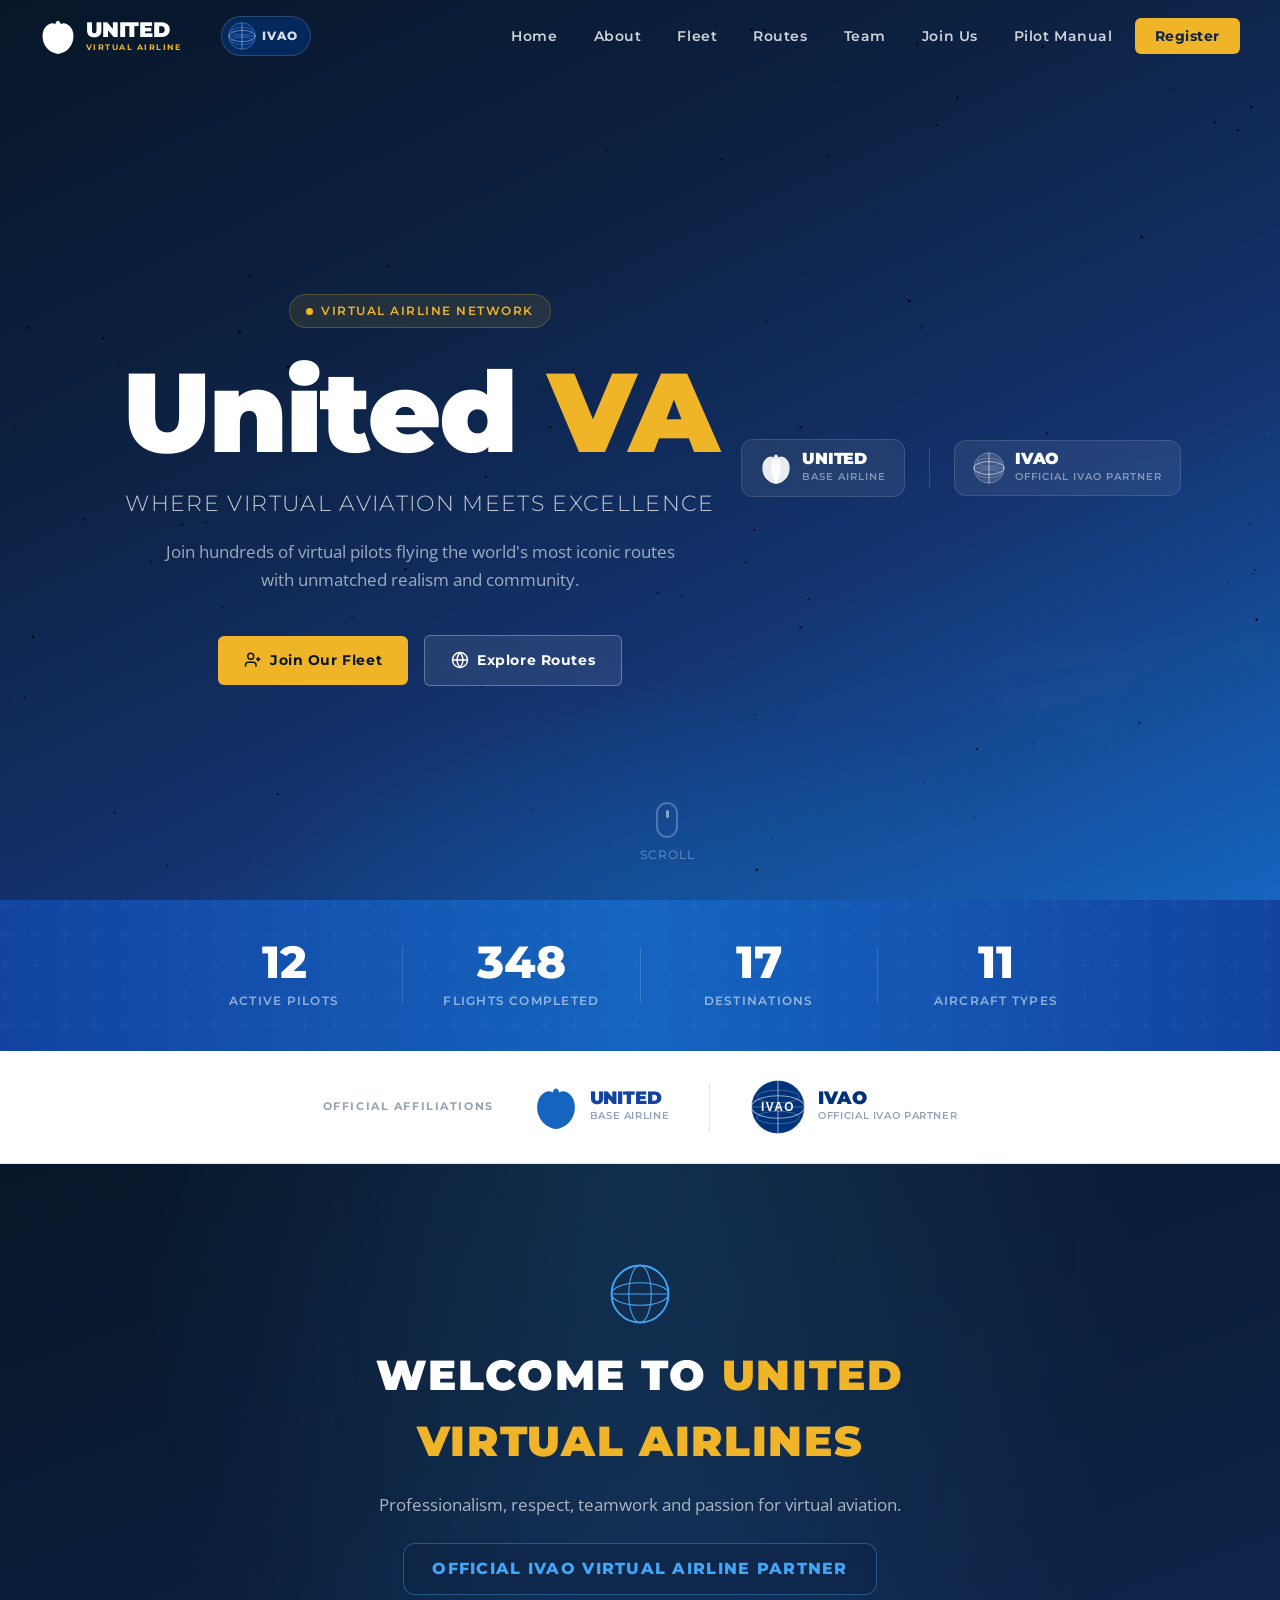
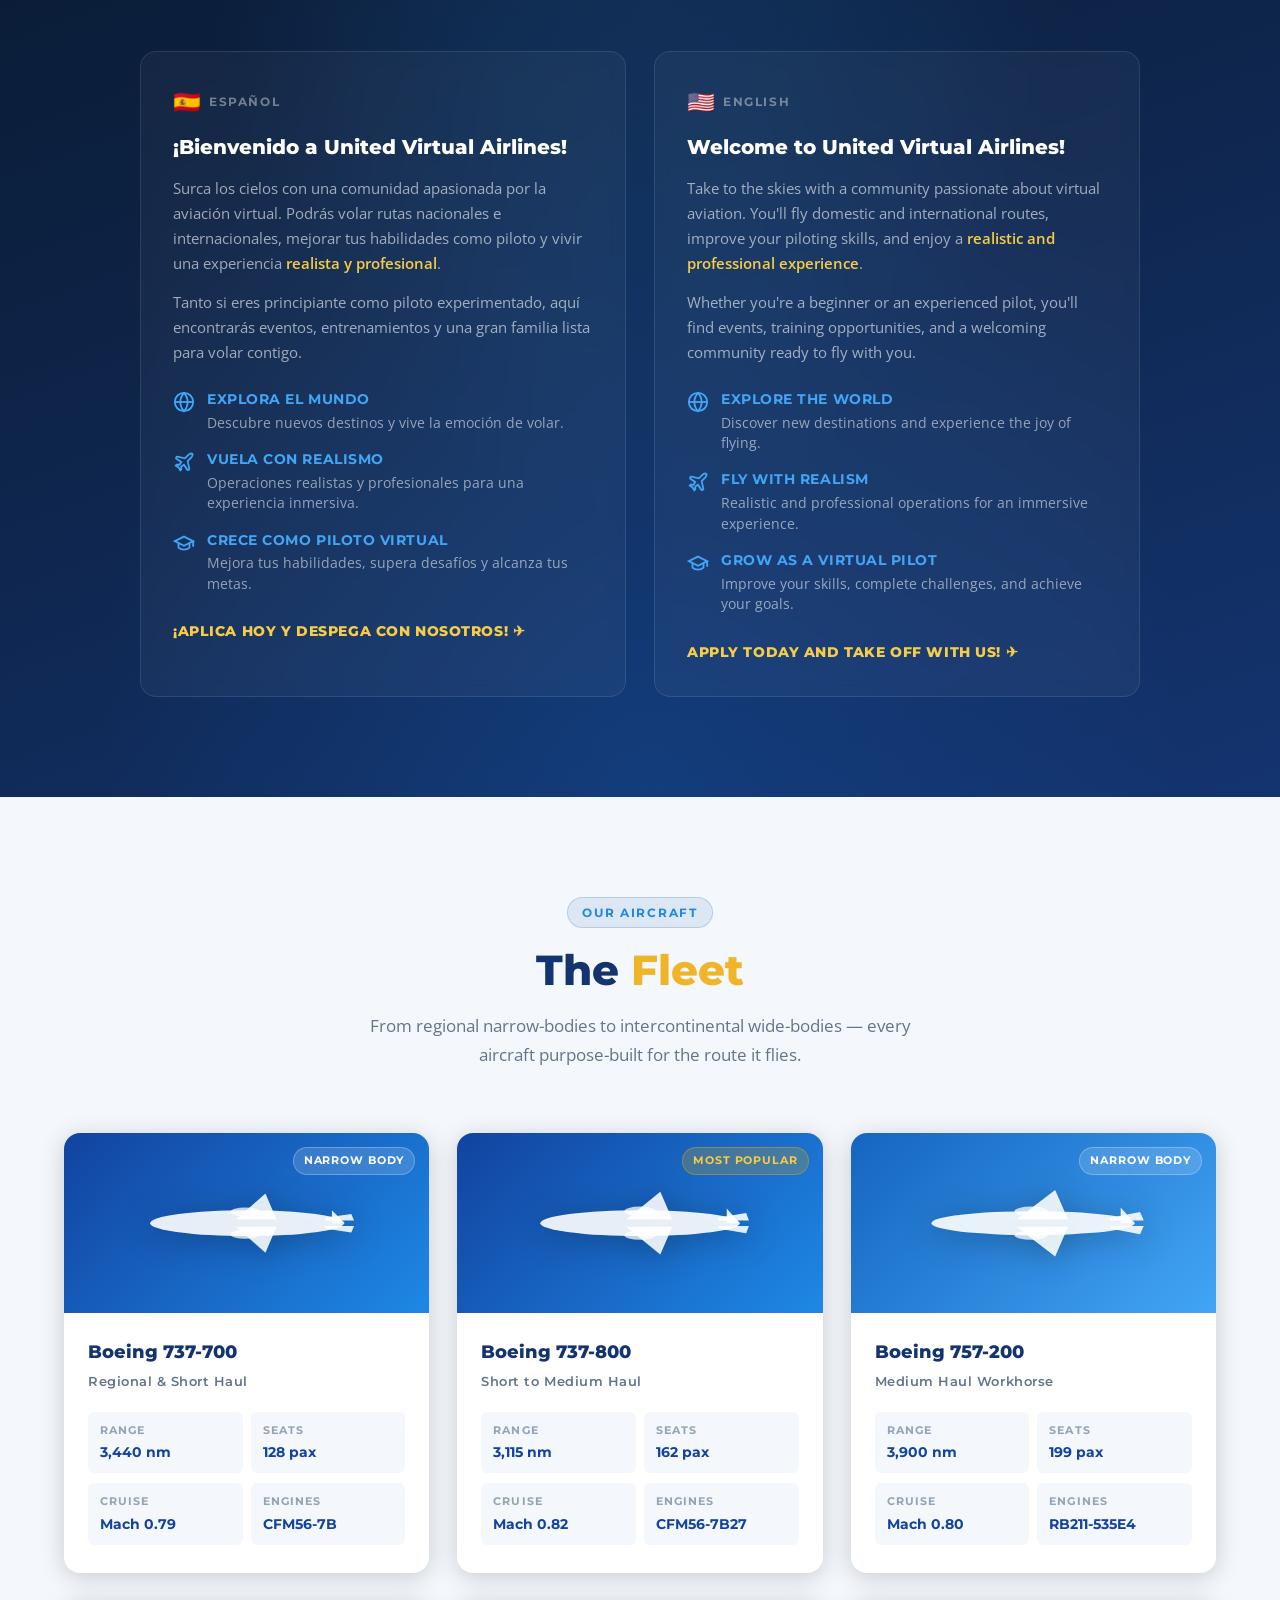
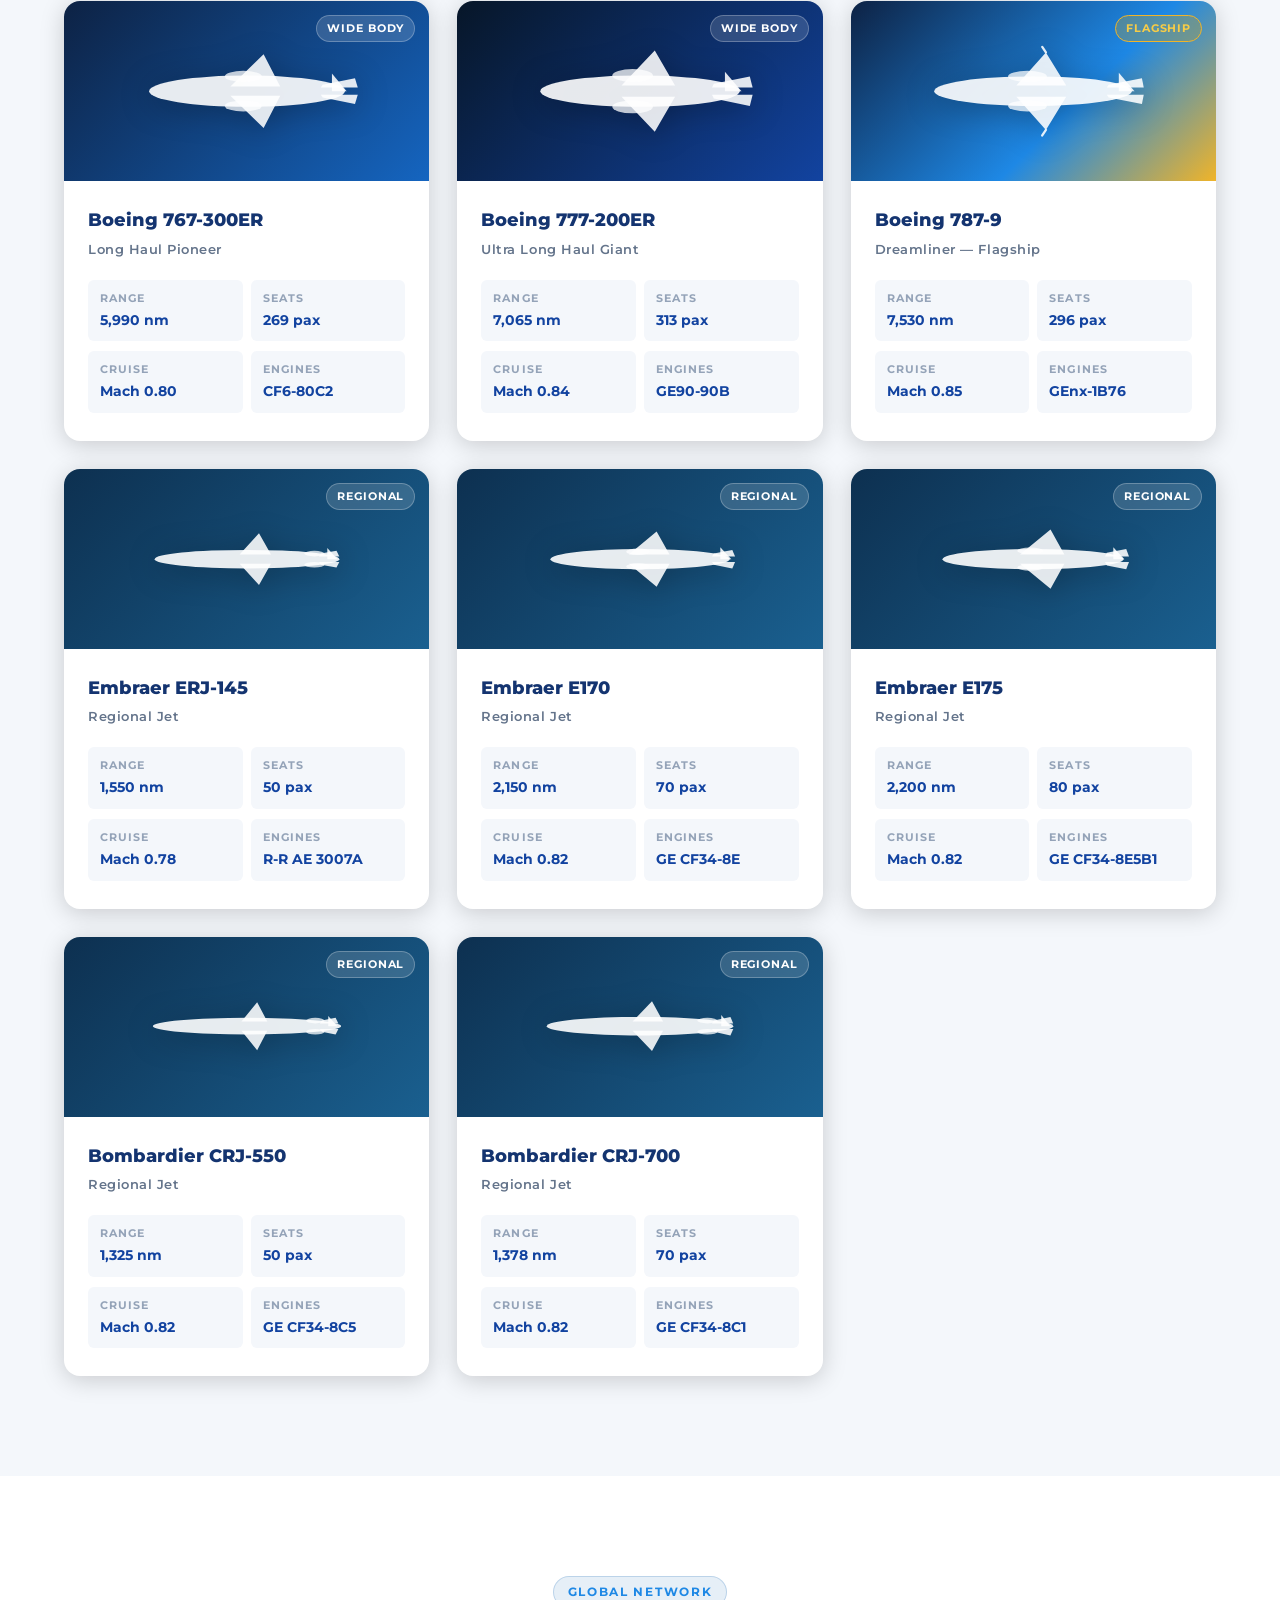
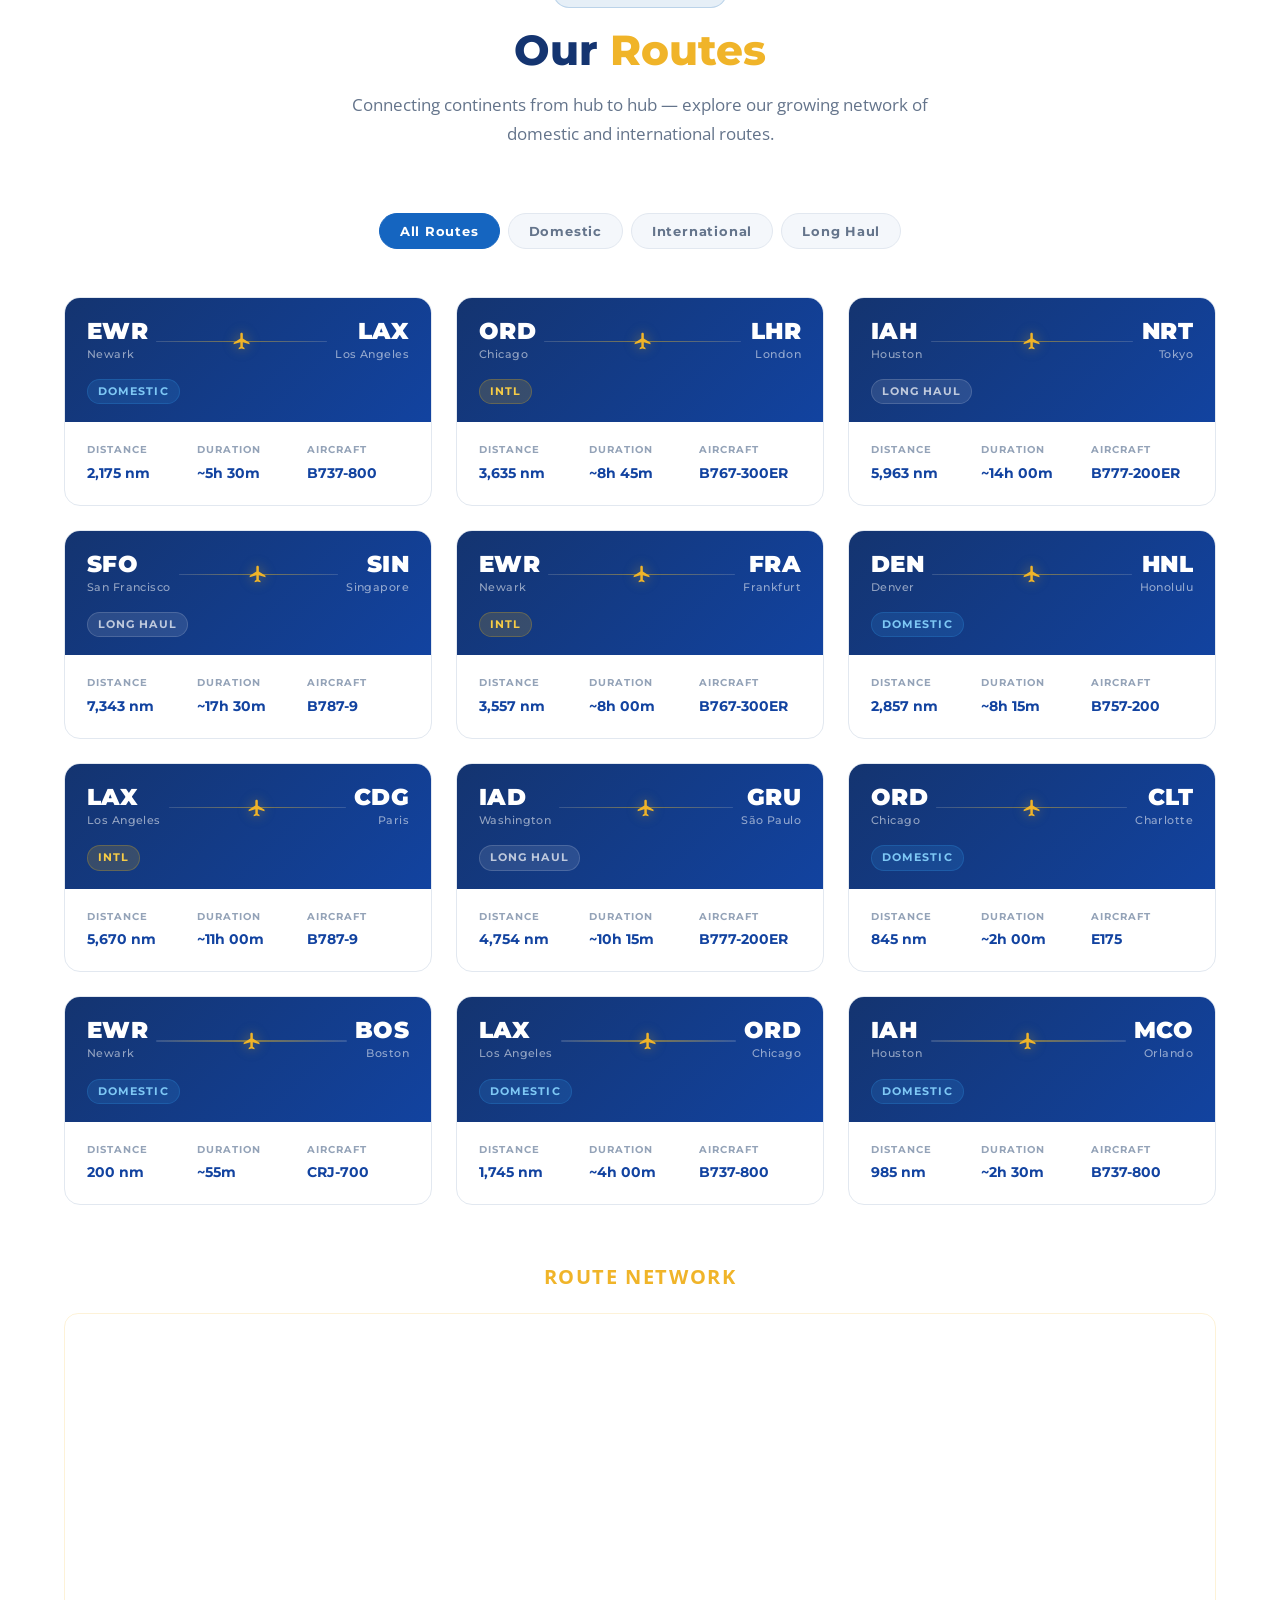
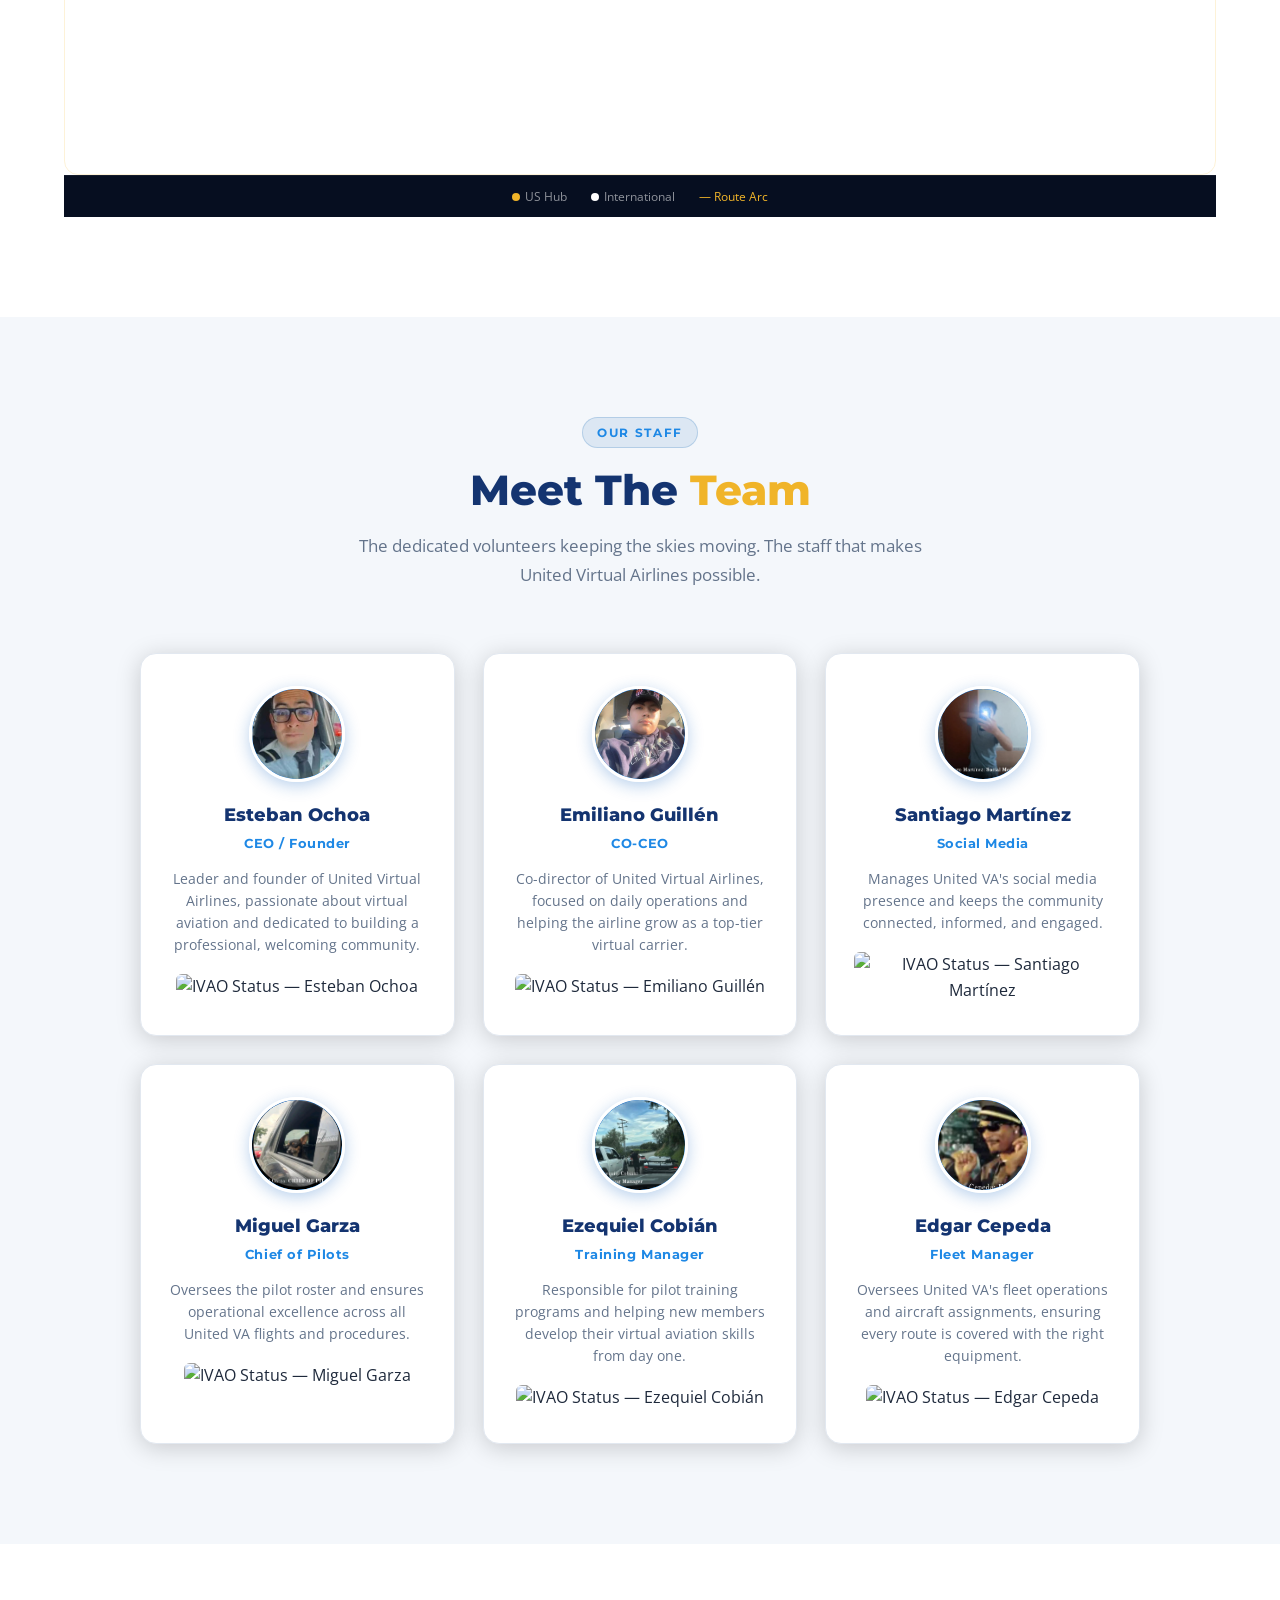
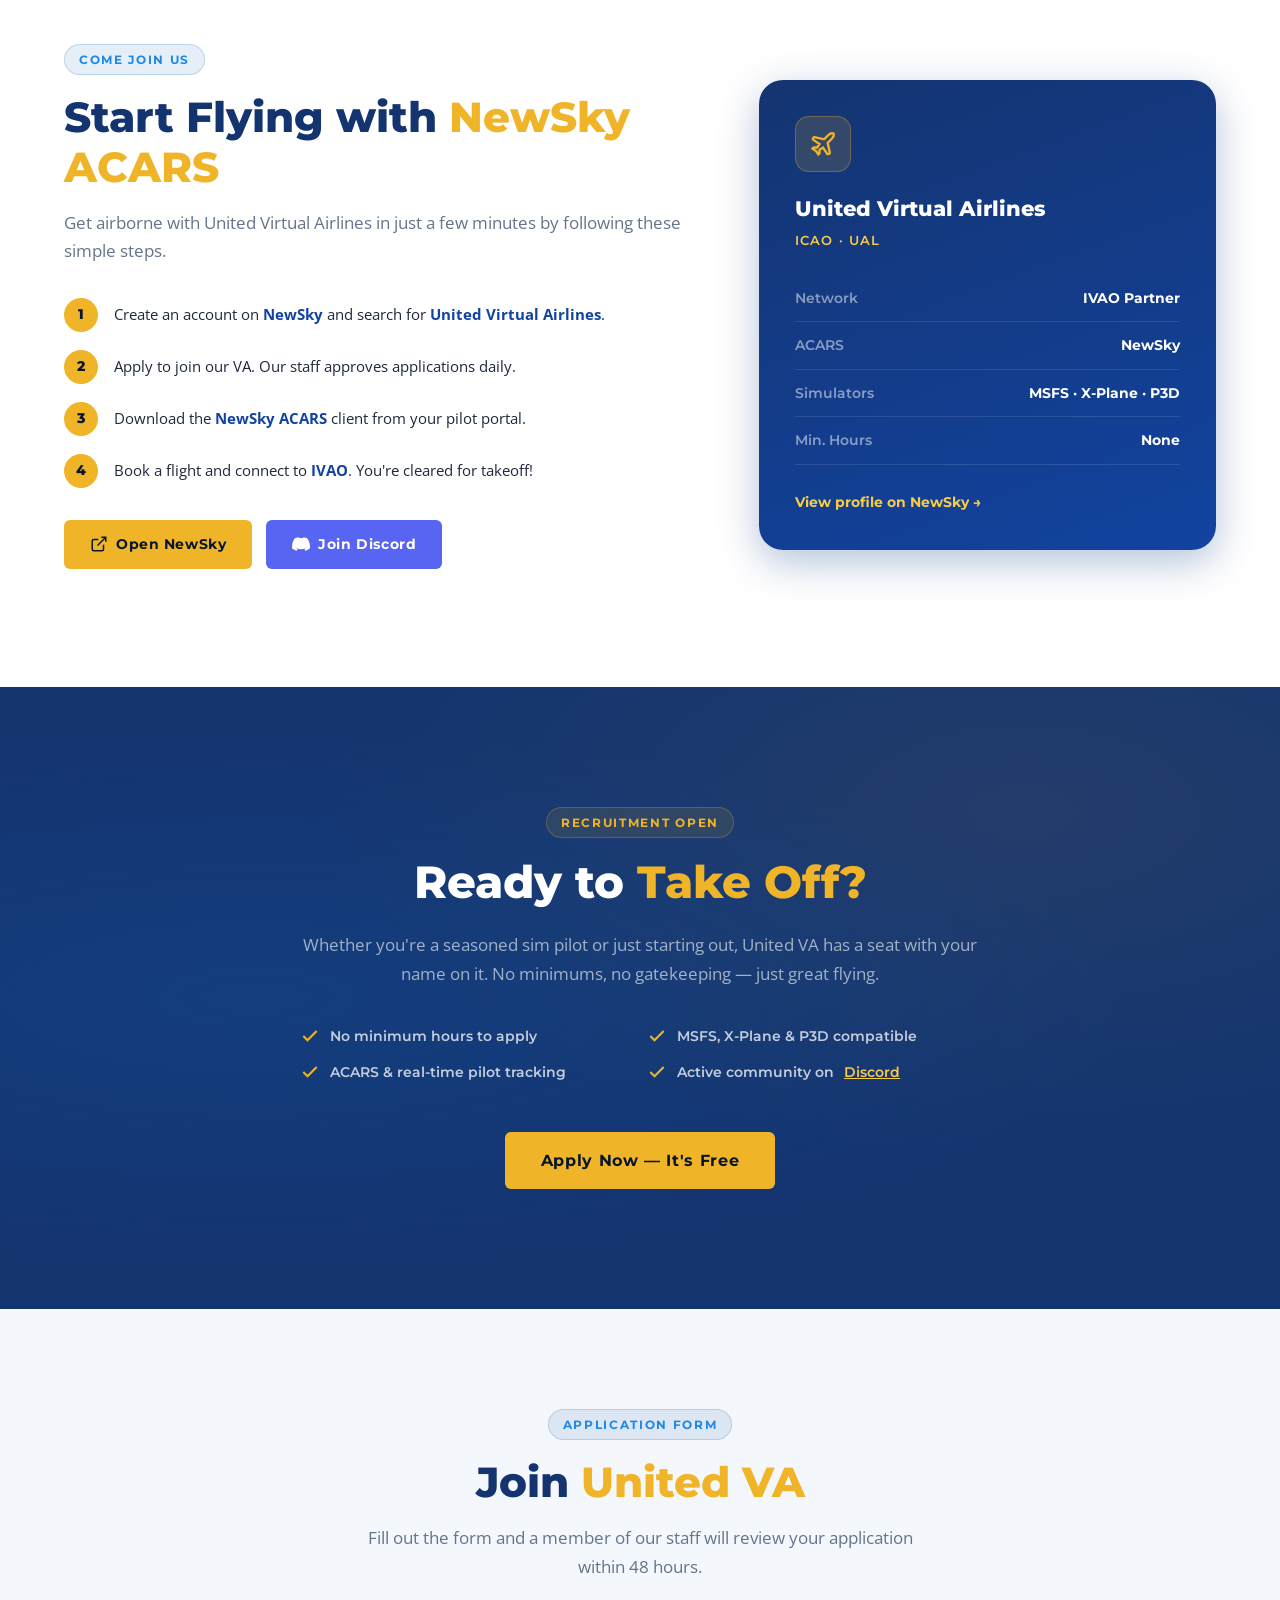
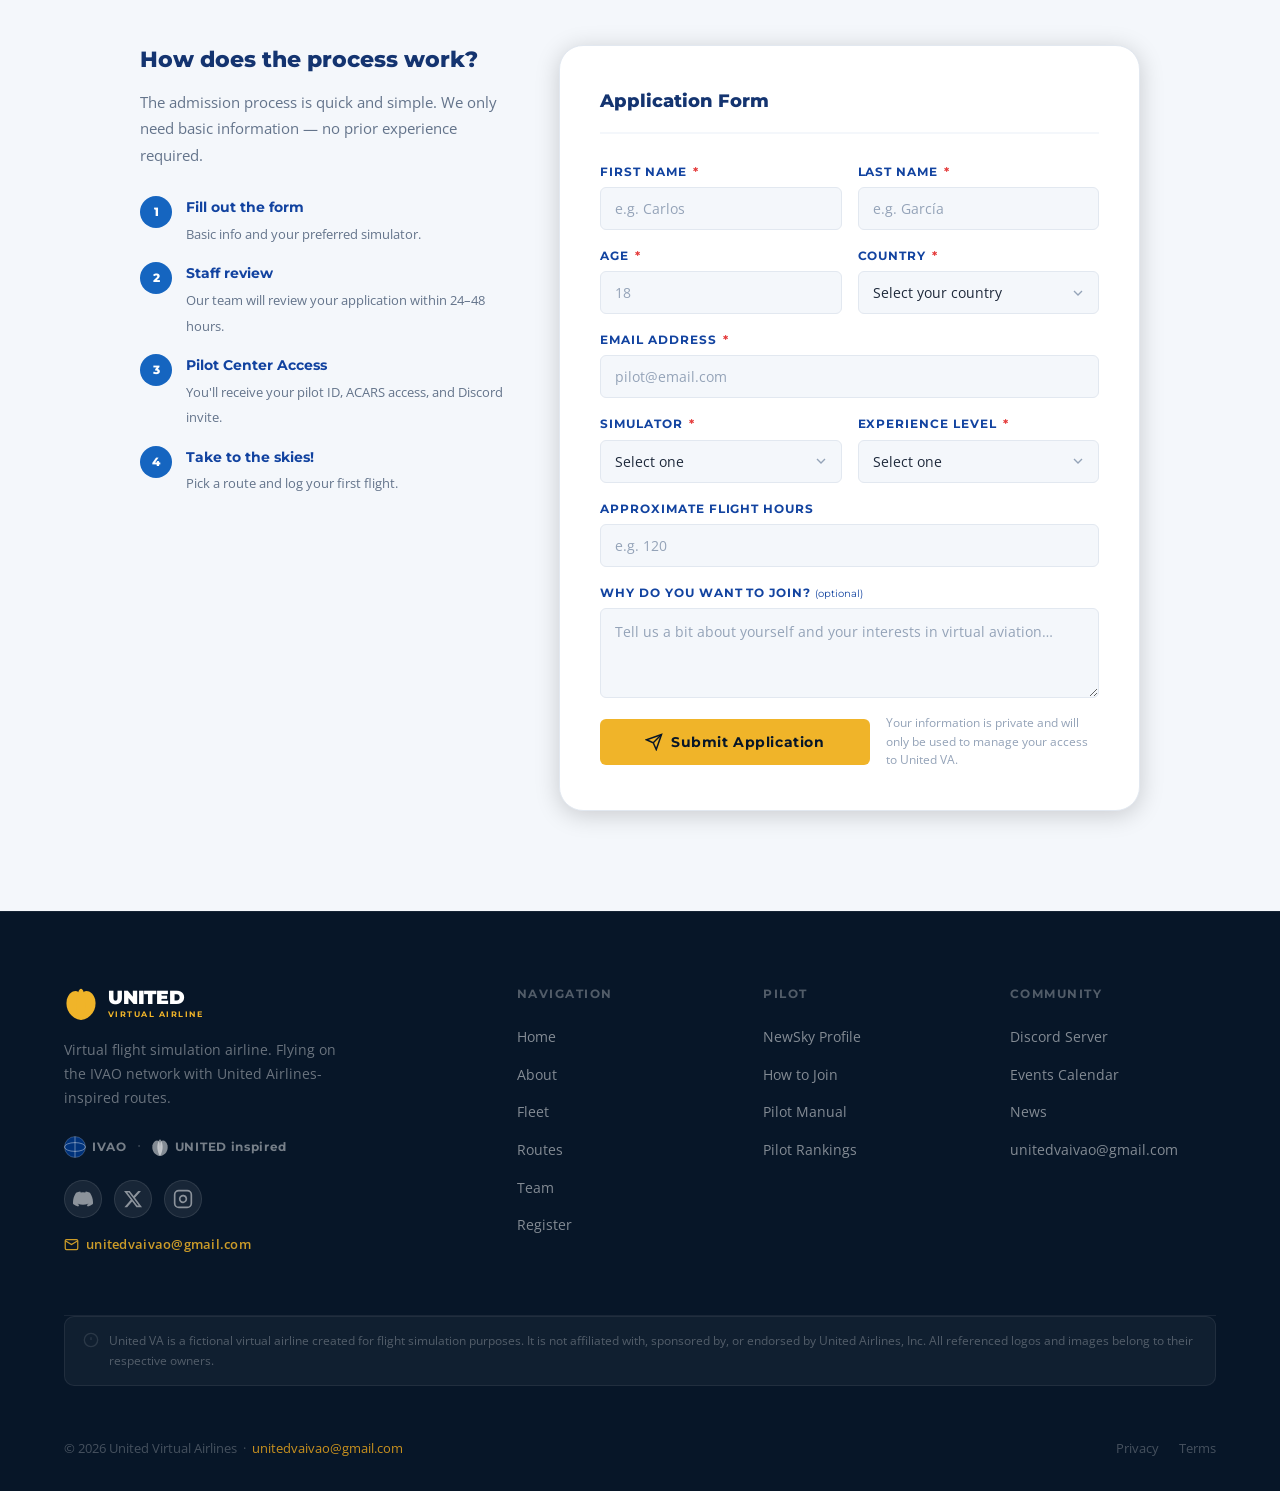
==== commit d56867d7: "Replace static SVG map with MapLibre GL live map; add UA logo image support - Swap static SVG route " ====
--- a/index.html
+++ b/index.html
@@ -8,6 +8,7 @@
   <link rel="preconnect" href="https://fonts.googleapis.com" />
   <link rel="preconnect" href="https://fonts.gstatic.com" crossorigin />
   <link href="https://fonts.googleapis.com/css2?family=Montserrat:wght@300;400;600;700;800;900&family=Open+Sans:wght@300;400;600&display=swap" rel="stylesheet" />
+  <link rel="stylesheet" href="https://unpkg.com/maplibre-gl@4/dist/maplibre-gl.css" />
   <link rel="stylesheet" href="css/style.css" />
 </head>
 <body>
@@ -16,8 +17,9 @@
   <nav id="navbar">
     <div class="nav-container">
       <a href="#home" class="nav-logo">
-        <!-- United Airlines tulip (recreation) -->
-        <svg viewBox="0 0 48 52" width="36" height="40" xmlns="http://www.w3.org/2000/svg">
+        <img src="images/ua-logo.png" alt="United Airlines" class="ua-logo-img"
+             onerror="this.style.display='none';this.nextElementSibling.style.display='block'">
+        <svg viewBox="0 0 48 52" width="36" height="40" xmlns="http://www.w3.org/2000/svg" class="ua-logo-svg">
           <path d="M24 50 C10 48 1 35 4 21 C7 9 20 4 23 15 C24 20 24 35 24 50Z" fill="white"/>
           <path d="M24 50 C38 48 47 35 44 21 C41 9 28 4 25 15 C24 20 24 35 24 50Z" fill="white"/>
           <path d="M24 50 C16 36 15 22 20 11 C22 4 26 4 28 11 C33 22 32 36 24 50Z" fill="white"/>
@@ -850,124 +852,7 @@
       <div class="route-map-wrap reveal">
         <h3 class="route-map-title">Route Network</h3>
         <div class="route-map-container">
-          <svg class="route-map-svg" viewBox="0 0 960 440" xmlns="http://www.w3.org/2000/svg" role="img" aria-label="United VA world route network map">
-
-            <!-- Ocean -->
-            <rect width="960" height="440" fill="#060e20"/>
-
-            <!-- Graticule -->
-            <g stroke="#0c1e3a" stroke-width="0.6">
-              <line x1="0"   y1="0" x2="0"   y2="440"/>
-              <line x1="80"  y1="0" x2="80"  y2="440"/>
-              <line x1="160" y1="0" x2="160" y2="440"/>
-              <line x1="240" y1="0" x2="240" y2="440"/>
-              <line x1="320" y1="0" x2="320" y2="440"/>
-              <line x1="400" y1="0" x2="400" y2="440"/>
-              <line x1="480" y1="0" x2="480" y2="440"/>
-              <line x1="560" y1="0" x2="560" y2="440"/>
-              <line x1="640" y1="0" x2="640" y2="440"/>
-              <line x1="720" y1="0" x2="720" y2="440"/>
-              <line x1="800" y1="0" x2="800" y2="440"/>
-              <line x1="880" y1="0" x2="880" y2="440"/>
-              <line x1="0" y1="0"   x2="960" y2="0"/>
-              <line x1="0" y1="73"  x2="960" y2="73"/>
-              <line x1="0" y1="147" x2="960" y2="147"/>
-              <line x1="0" y1="220" x2="960" y2="220" stroke="#0f2a50" stroke-width="1"/>
-              <line x1="0" y1="293" x2="960" y2="293"/>
-              <line x1="0" y1="367" x2="960" y2="367"/>
-            </g>
-
-            <!-- Continents -->
-            <g fill="#14294f" stroke="#1e3a70" stroke-width="0.8">
-              <!-- North America -->
-              <polygon points="94,44 196,37 254,52 308,78 310,114 296,155 280,186 256,212 232,232 192,238 162,220 138,195 112,165 92,138 88,105 95,72"/>
-              <!-- Mexico/Central America -->
-              <polygon points="228,172 260,165 269,185 258,200 240,215 228,229 217,220 214,198 220,180"/>
-              <!-- Greenland -->
-              <polygon points="348,31 398,26 428,34 438,57 418,73 388,78 358,69 344,51"/>
-              <!-- South America -->
-              <polygon points="230,232 304,225 332,248 343,278 328,315 298,348 264,358 236,345 215,315 213,285 220,258"/>
-              <!-- Europe -->
-              <polygon points="442,61 513,58 538,70 535,90 518,106 493,112 466,110 448,100 440,84"/>
-              <!-- Scandinavia -->
-              <polygon points="475,41 503,37 521,50 516,70 500,80 480,72 470,57"/>
-              <!-- Iceland -->
-              <polygon points="398,52 422,48 432,60 418,70 400,66"/>
-              <!-- Africa -->
-              <polygon points="448,100 540,97 558,128 554,168 540,202 515,237 490,254 465,255 443,240 432,208 432,170 440,138"/>
-              <!-- Middle East -->
-              <polygon points="538,90 590,87 606,108 595,128 568,130 540,118"/>
-              <!-- Asia main -->
-              <polygon points="540,44 737,41 853,51 878,82 872,116 852,143 812,158 773,165 728,160 690,148 658,138 618,128 580,118 555,108 540,88"/>
-              <!-- Indian subcontinent -->
-              <polygon points="615,128 658,125 672,148 665,178 648,200 625,208 608,195 600,168 605,145"/>
-              <!-- SE Asia peninsula -->
-              <polygon points="728,155 760,154 764,174 750,196 732,200 718,188 715,168"/>
-              <!-- Japan -->
-              <polygon points="846,100 863,97 868,114 856,124 840,120 838,107"/>
-              <!-- Australia -->
-              <polygon points="762,238 834,232 854,256 847,288 822,303 782,302 760,285 754,262"/>
-            </g>
-
-            <!-- Route arcs -->
-            <g fill="none" stroke="#f0b429" stroke-width="1.8" stroke-linecap="round" opacity="0.9">
-              <!-- EWR→LAX (domestic) -->
-              <path d="M282,121 Q223,78 164,137"/>
-              <!-- ORD→LHR (transatlantic) -->
-              <path d="M246,117 Q362,14 479,94"/>
-              <!-- IAH→NRT (transpacific) -->
-              <path d="M226,147 Q540,18 854,133"/>
-              <!-- SFO→SIN (Pacific) -->
-              <path d="M154,128 Q456,62 757,217"/>
-              <!-- EWR→FRA (transatlantic) -->
-              <path d="M282,121 Q392,38 503,98"/>
-              <!-- DEN→HNL (Hawaii) -->
-              <path d="M201,123 Q130,95 59,168"/>
-              <!-- LAX→CDG (transatlantic) -->
-              <path d="M164,137 Q326,17 487,100"/>
-              <!-- IAD→GRU (South America) -->
-              <path d="M274,125 Q360,192 356,277"/>
-            </g>
-
-            <!-- US Hub airport dots (gold) -->
-            <g fill="#f0b429" stroke="#060e20" stroke-width="1.2">
-              <circle cx="282" cy="121" r="4.5"/><!-- EWR -->
-              <circle cx="164" cy="137" r="4.5"/><!-- LAX -->
-              <circle cx="246" cy="117" r="4.5"/><!-- ORD -->
-              <circle cx="226" cy="147" r="4.5"/><!-- IAH -->
-              <circle cx="154" cy="128" r="4.5"/><!-- SFO -->
-              <circle cx="201" cy="123" r="4.5"/><!-- DEN -->
-              <circle cx="274" cy="125" r="4.5"/><!-- IAD -->
-              <circle cx="59"  cy="168" r="4.5"/><!-- HNL -->
-            </g>
-            <!-- International destination dots (white) -->
-            <g fill="white" stroke="#060e20" stroke-width="1">
-              <circle cx="479" cy="94"  r="3.5"/><!-- LHR -->
-              <circle cx="854" cy="133" r="3.5"/><!-- NRT -->
-              <circle cx="757" cy="217" r="3.5"/><!-- SIN -->
-              <circle cx="503" cy="98"  r="3.5"/><!-- FRA -->
-              <circle cx="487" cy="100" r="3.5"/><!-- CDG -->
-              <circle cx="356" cy="277" r="3.5"/><!-- GRU -->
-            </g>
-
-            <!-- Airport labels -->
-            <g font-family="Montserrat,Arial,sans-serif" font-size="9" font-weight="700" fill="rgba(255,255,255,0.9)">
-              <text x="289" y="118">EWR</text>
-              <text x="157" y="150" text-anchor="middle">LAX</text>
-              <text x="238" y="110" text-anchor="end">ORD</text>
-              <text x="218" y="162" text-anchor="end">IAH</text>
-              <text x="147" y="125" text-anchor="end">SFO</text>
-              <text x="201" y="113" text-anchor="middle">DEN</text>
-              <text x="267" y="118" text-anchor="end">IAD</text>
-              <text x="59"  y="183" text-anchor="middle">HNL</text>
-              <text x="472" y="86" text-anchor="end">LHR</text>
-              <text x="510" y="92">FRA</text>
-              <text x="860" y="130">NRT</text>
-              <text x="757" y="230" text-anchor="middle">SIN</text>
-              <text x="480" y="112" text-anchor="end">CDG</text>
-              <text x="356" y="292" text-anchor="middle">GRU</text>
-            </g>
-          </svg>
+          <div id="routeMap"></div>
         </div>
         <div class="route-map-legend">
           <span><em class="rml-dot rml-us"></em>US Hub</span>
@@ -1417,5 +1302,114 @@
   </footer>
 
   <script src="js/script.js"></script>
+  <script src="https://unpkg.com/maplibre-gl@4/dist/maplibre-gl.js"></script>
+  <script>
+  /* ─── Route Network Map (MapLibre GL) ─── */
+  (function () {
+    var el = document.getElementById('routeMap');
+    if (!el || !window.maplibregl) return;
+
+    function gcArc(from, to, steps) {
+      var toRad = function(d) { return d * Math.PI / 180; };
+      var toDeg = function(r) { return r * 180 / Math.PI; };
+      var ln1 = toRad(from[0]), lt1 = toRad(from[1]);
+      var ln2 = toRad(to[0]),   lt2 = toRad(to[1]);
+      var d = 2 * Math.asin(Math.sqrt(
+        Math.pow(Math.sin((lt2 - lt1) / 2), 2) +
+        Math.cos(lt1) * Math.cos(lt2) * Math.pow(Math.sin((ln2 - ln1) / 2), 2)
+      ));
+      if (d < 0.001) return [from, to];
+      var pts = [];
+      for (var i = 0; i <= steps; i++) {
+        var t = i / steps;
+        var A = Math.sin((1 - t) * d) / Math.sin(d);
+        var B = Math.sin(t * d) / Math.sin(d);
+        var x = A * Math.cos(lt1) * Math.cos(ln1) + B * Math.cos(lt2) * Math.cos(ln2);
+        var y = A * Math.cos(lt1) * Math.sin(ln1) + B * Math.cos(lt2) * Math.sin(ln2);
+        var z = A * Math.sin(lt1)                  + B * Math.sin(lt2);
+        pts.push([toDeg(Math.atan2(y, x)), toDeg(Math.atan2(z, Math.sqrt(x*x + y*y)))]);
+      }
+      return pts;
+    }
+
+    var airports = {
+      EWR: { c: [-74.17,  40.69], hub: true  },
+      LAX: { c: [-118.41, 33.94], hub: true  },
+      ORD: { c: [-87.91,  41.98], hub: true  },
+      LHR: { c: [-0.46,   51.48], hub: false },
+      IAH: { c: [-95.34,  29.98], hub: true  },
+      NRT: { c: [140.39,  35.77], hub: false },
+      SFO: { c: [-122.38, 37.62], hub: true  },
+      SIN: { c: [103.99,   1.35], hub: false },
+      FRA: { c: [8.57,    50.04], hub: false },
+      DEN: { c: [-104.67, 39.86], hub: true  },
+      HNL: { c: [-157.92, 21.32], hub: true  },
+      CDG: { c: [2.55,    48.99], hub: false },
+      IAD: { c: [-77.46,  38.94], hub: true  },
+      GRU: { c: [-46.48, -23.43], hub: false },
+      CLT: { c: [-80.94,  35.21], hub: false },
+      BOS: { c: [-71.00,  42.36], hub: false },
+      MCO: { c: [-81.31,  28.43], hub: false }
+    };
+
+    var routes = [
+      ['EWR','LAX'], ['ORD','LHR'], ['IAH','NRT'], ['SFO','SIN'],
+      ['EWR','FRA'], ['DEN','HNL'], ['LAX','CDG'], ['IAD','GRU'],
+      ['ORD','CLT'], ['EWR','BOS'], ['LAX','ORD'], ['IAH','MCO']
+    ];
+
+    var map = new maplibregl.Map({
+      container: 'routeMap',
+      style: 'https://basemaps.cartocdn.com/gl/dark-matter-gl-style/style.json',
+      center: [-20, 28],
+      zoom: 1.35,
+      interactive: true,
+      attributionControl: { compact: true }
+    });
+
+    map.on('load', function () {
+      map.addSource('routes', {
+        type: 'geojson',
+        data: {
+          type: 'FeatureCollection',
+          features: routes.map(function(pair) {
+            return {
+              type: 'Feature',
+              geometry: {
+                type: 'LineString',
+                coordinates: gcArc(airports[pair[0]].c, airports[pair[1]].c, 60)
+              }
+            };
+          })
+        }
+      });
+
+      map.addLayer({ id: 'routes-glow', type: 'line', source: 'routes',
+        paint: { 'line-color': '#f0b429', 'line-width': 5, 'line-opacity': 0.12 }
+      });
+      map.addLayer({ id: 'routes-line', type: 'line', source: 'routes',
+        paint: { 'line-color': '#f0b429', 'line-width': 1.6, 'line-opacity': 0.88 }
+      });
+
+      Object.keys(airports).forEach(function(iata) {
+        var data = airports[iata];
+        var dot = document.createElement('div');
+        dot.className = data.hub ? 'rmap-dot rmap-hub' : 'rmap-dot rmap-intl';
+
+        var popup = new maplibregl.Popup({
+          closeButton: false, offset: 12, className: 'rmap-popup-wrap'
+        }).setHTML('<strong>' + iata + '</strong>');
+
+        var marker = new maplibregl.Marker({ element: dot, anchor: 'center' })
+          .setLngLat(data.c)
+          .setPopup(popup)
+          .addTo(map);
+
+        dot.addEventListener('mouseenter', function() { marker.getPopup().addTo(map); });
+        dot.addEventListener('mouseleave', function() { marker.getPopup().remove(); });
+      });
+    });
+  })();
+  </script>
 </body>
 </html>
--- a/css/style.css
+++ b/css/style.css
@@ -1946,7 +1946,7 @@
   .rdetail:last-child { grid-column: 1 / -1; }
 }
 
-/* ─── Route Network Map ─── */
+/* ─── Route Network Map (MapLibre GL) ─── */
 .route-map-wrap {
   margin-top: 3.5rem;
 }
@@ -1960,15 +1960,13 @@
   margin-bottom: 1.25rem;
 }
 .route-map-container {
-  background: #060e20;
   border: 1px solid rgba(240,180,41,.18);
   border-radius: 14px;
   overflow: hidden;
 }
-.route-map-svg {
-  display: block;
+#routeMap {
   width: 100%;
-  height: auto;
+  height: 460px;
 }
 .route-map-legend {
   display: flex;
@@ -1979,6 +1977,7 @@
   font-size: .78rem;
   color: rgba(255,255,255,.55);
   border-top: 1px solid rgba(255,255,255,.06);
+  background: #060e20;
 }
 .rml-dot {
   display: inline-block;
@@ -1992,6 +1991,40 @@
 .rml-us   { background: #f0b429; }
 .rml-intl { background: white; }
 .rml-line { color: #f0b429; }
+
+/* Airport marker dots */
+.rmap-dot {
+  border-radius: 50%;
+  border: 2px solid rgba(6,14,32,.8);
+  cursor: pointer;
+  transition: transform .15s;
+}
+.rmap-dot:hover { transform: scale(1.5); }
+.rmap-hub  { width: 12px; height: 12px; background: #f0b429; }
+.rmap-intl { width: 9px;  height: 9px;  background: white; }
+
+/* MapLibre popup override */
+.maplibregl-popup-content {
+  background: #f0b429 !important;
+  color: #071628 !important;
+  padding: 3px 9px !important;
+  font-family: 'Montserrat', sans-serif !important;
+  font-size: 11px !important;
+  font-weight: 700 !important;
+  border-radius: 4px !important;
+  box-shadow: none !important;
+}
+.maplibregl-popup-tip { border-top-color: #f0b429 !important; border-bottom-color: #f0b429 !important; }
+.maplibregl-ctrl-attrib { font-size: 9px !important; opacity: 0.4 !important; }
+
+/* ─── UA Logo image (replaces SVG tulip when file is present) ─── */
+.ua-logo-img {
+  width: 36px;
+  height: 40px;
+  object-fit: contain;
+  display: block;
+}
+.ua-logo-svg { display: none; }
 
 /* ─── Footer email link ─── */
 .footer-email-link {
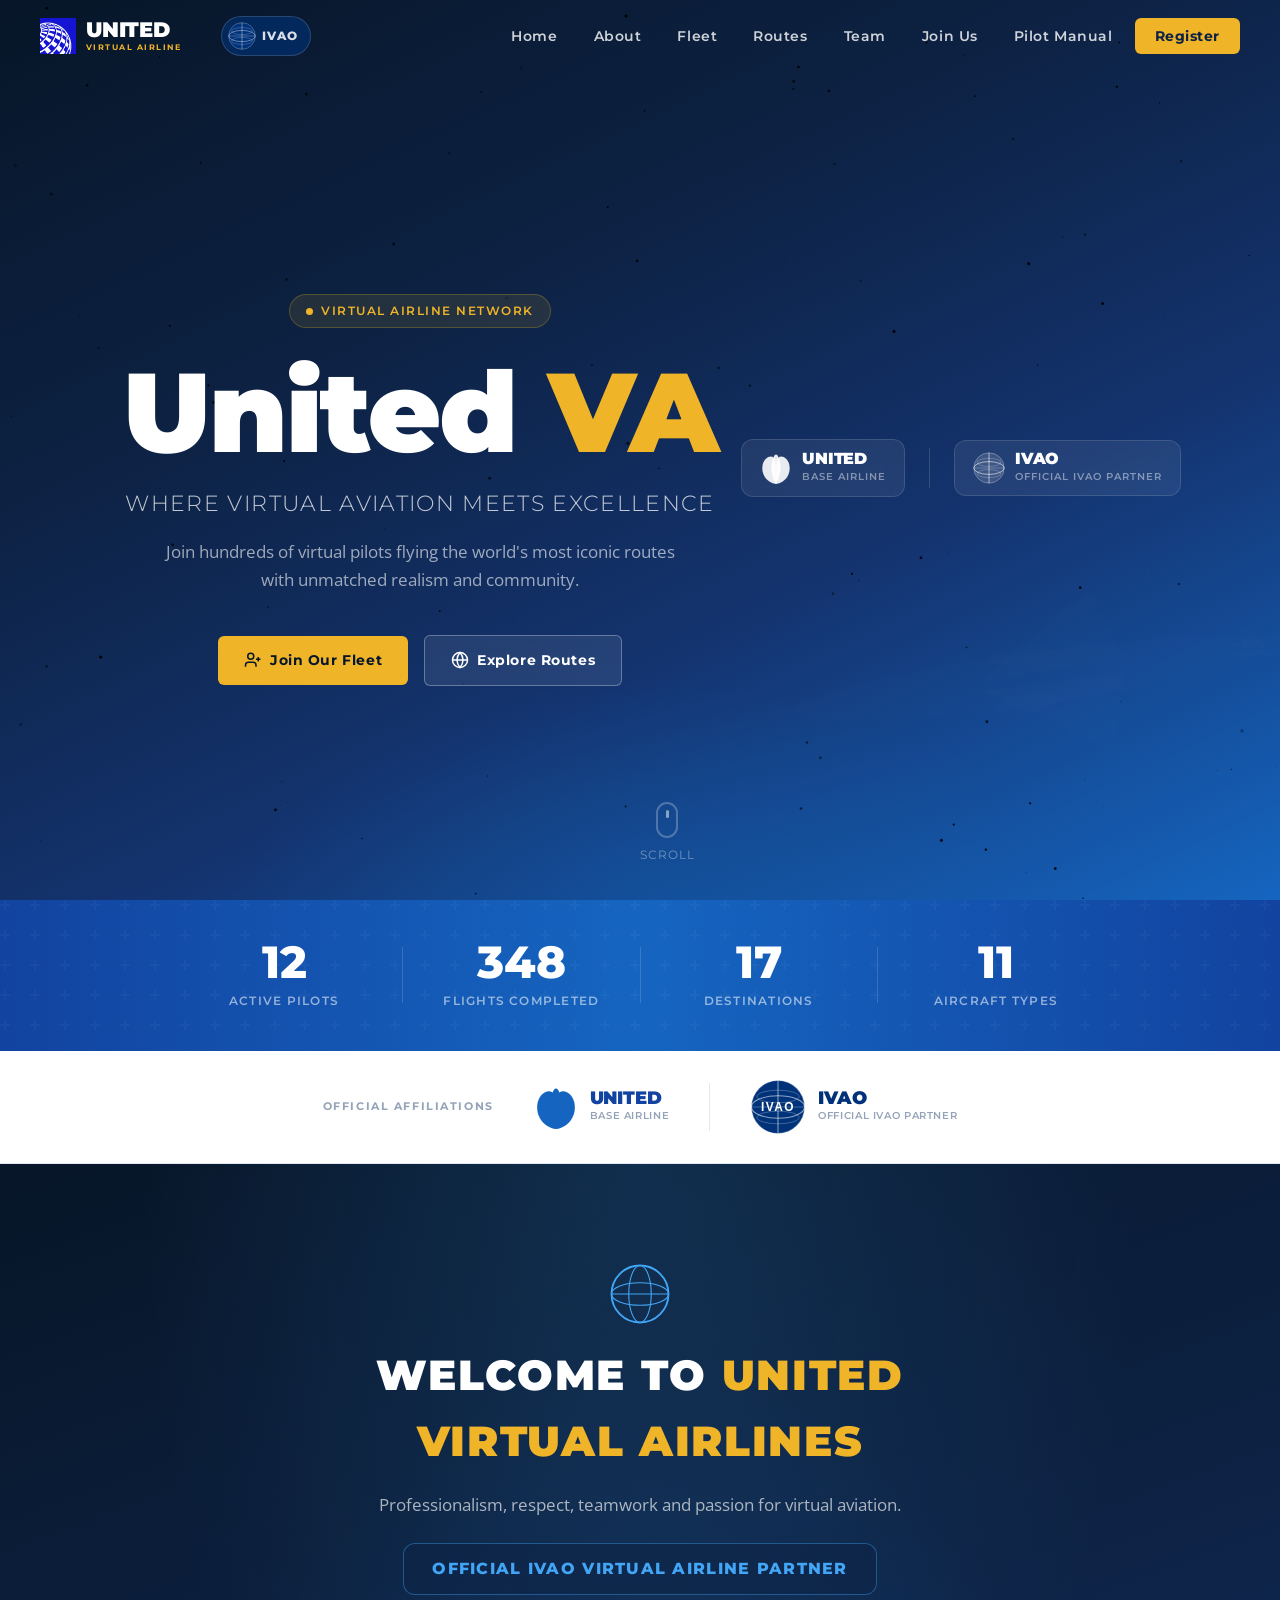
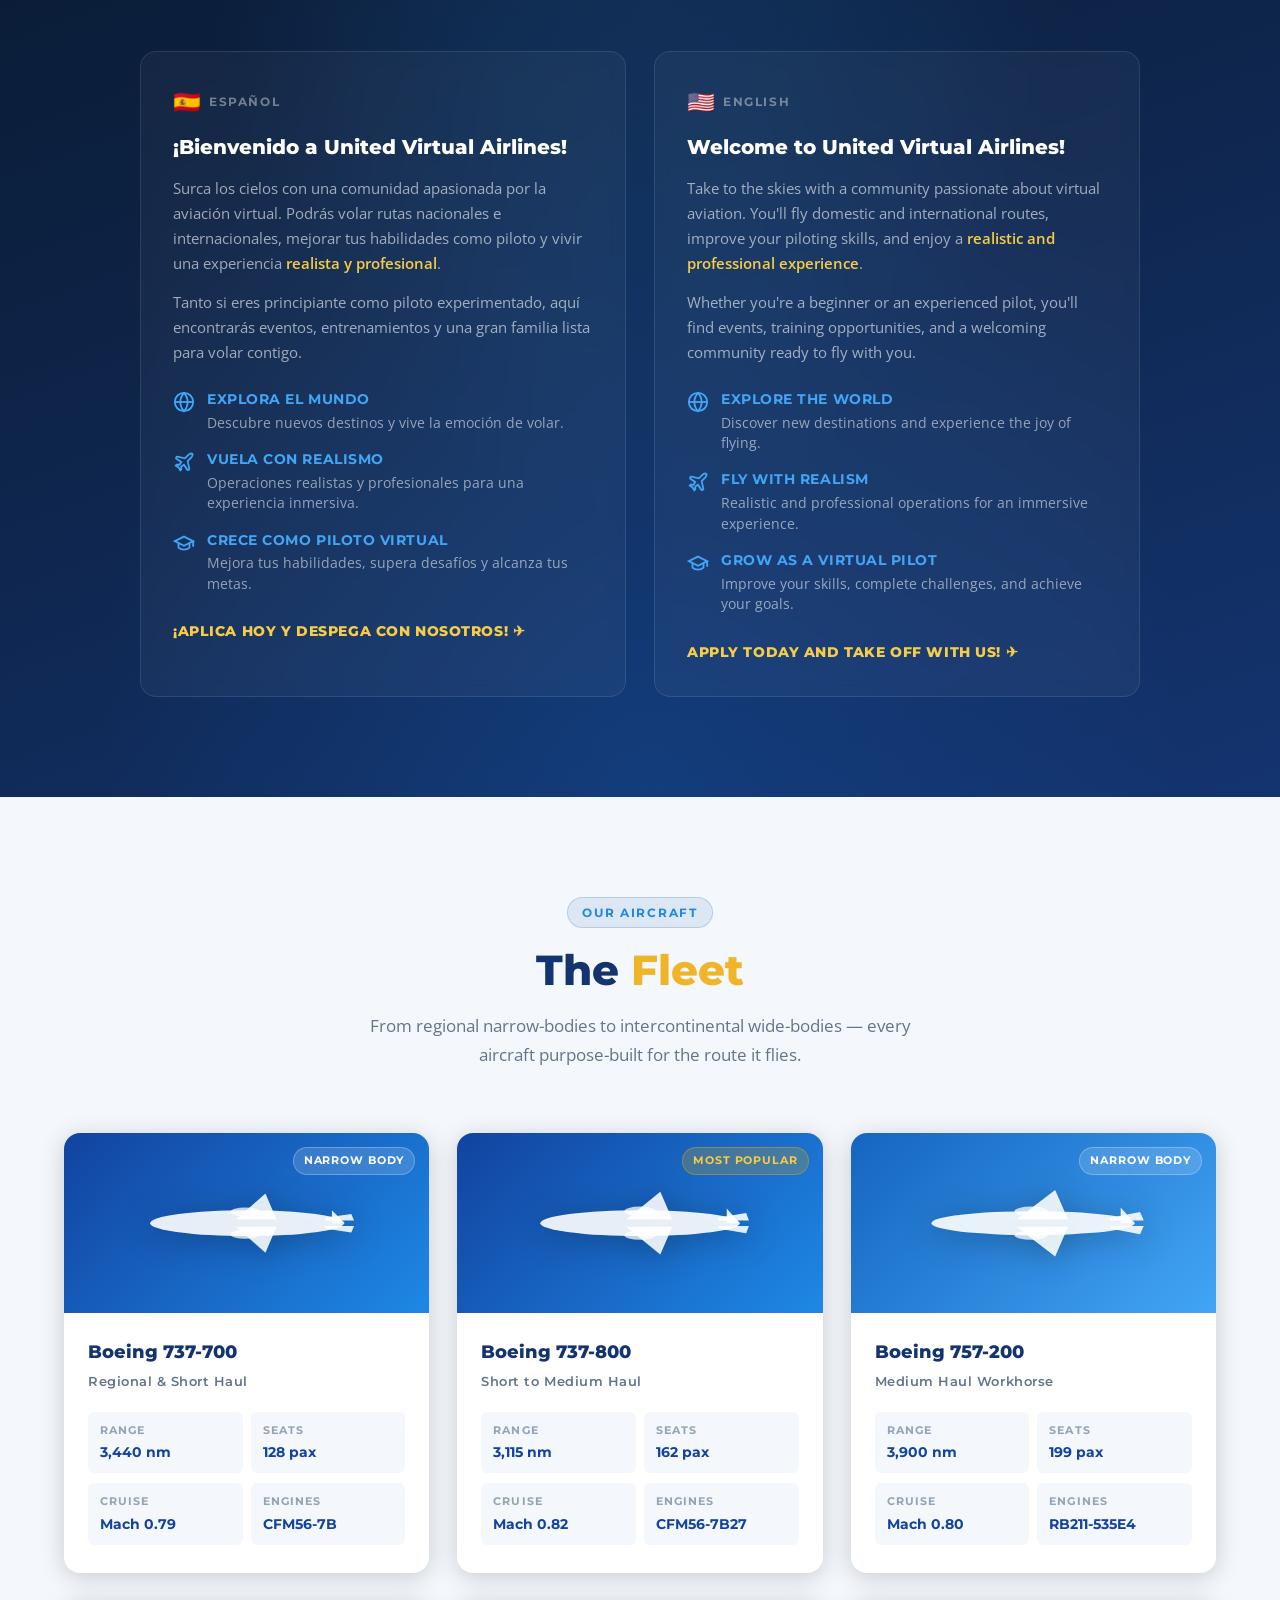
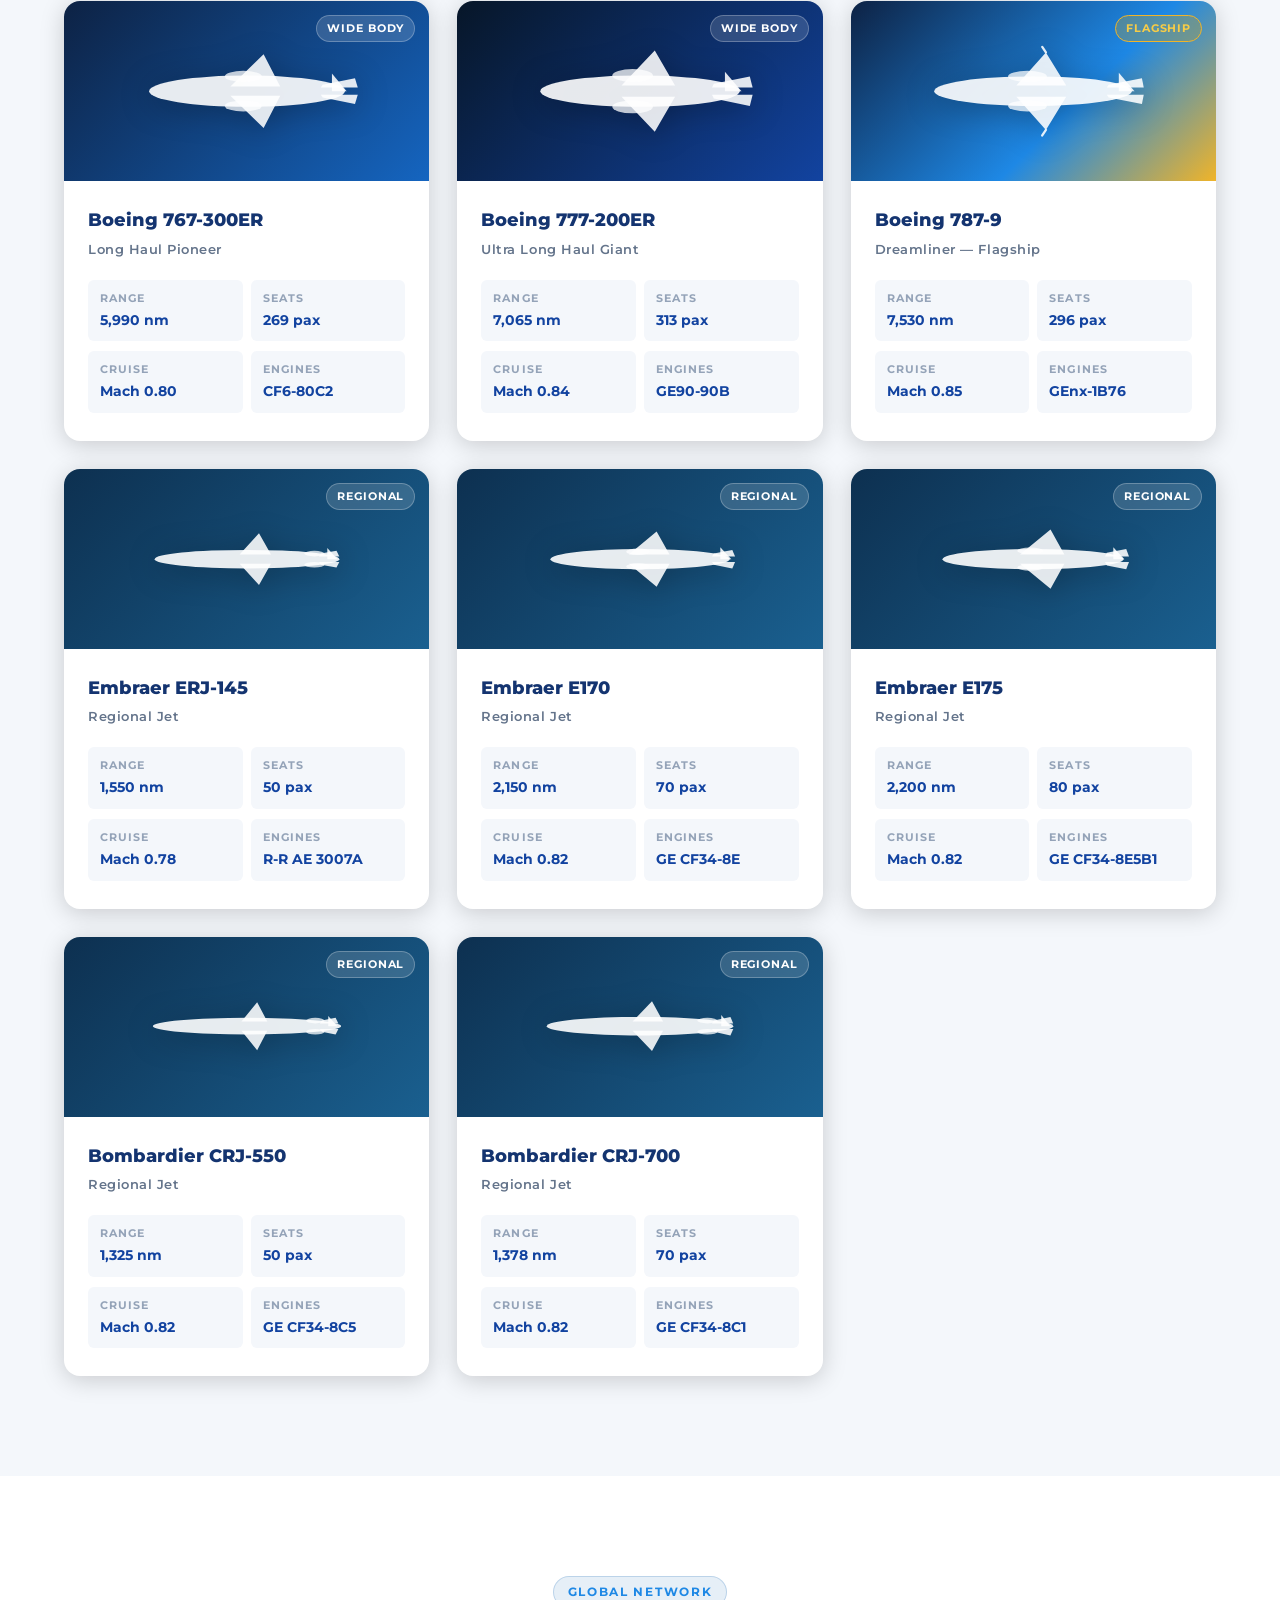
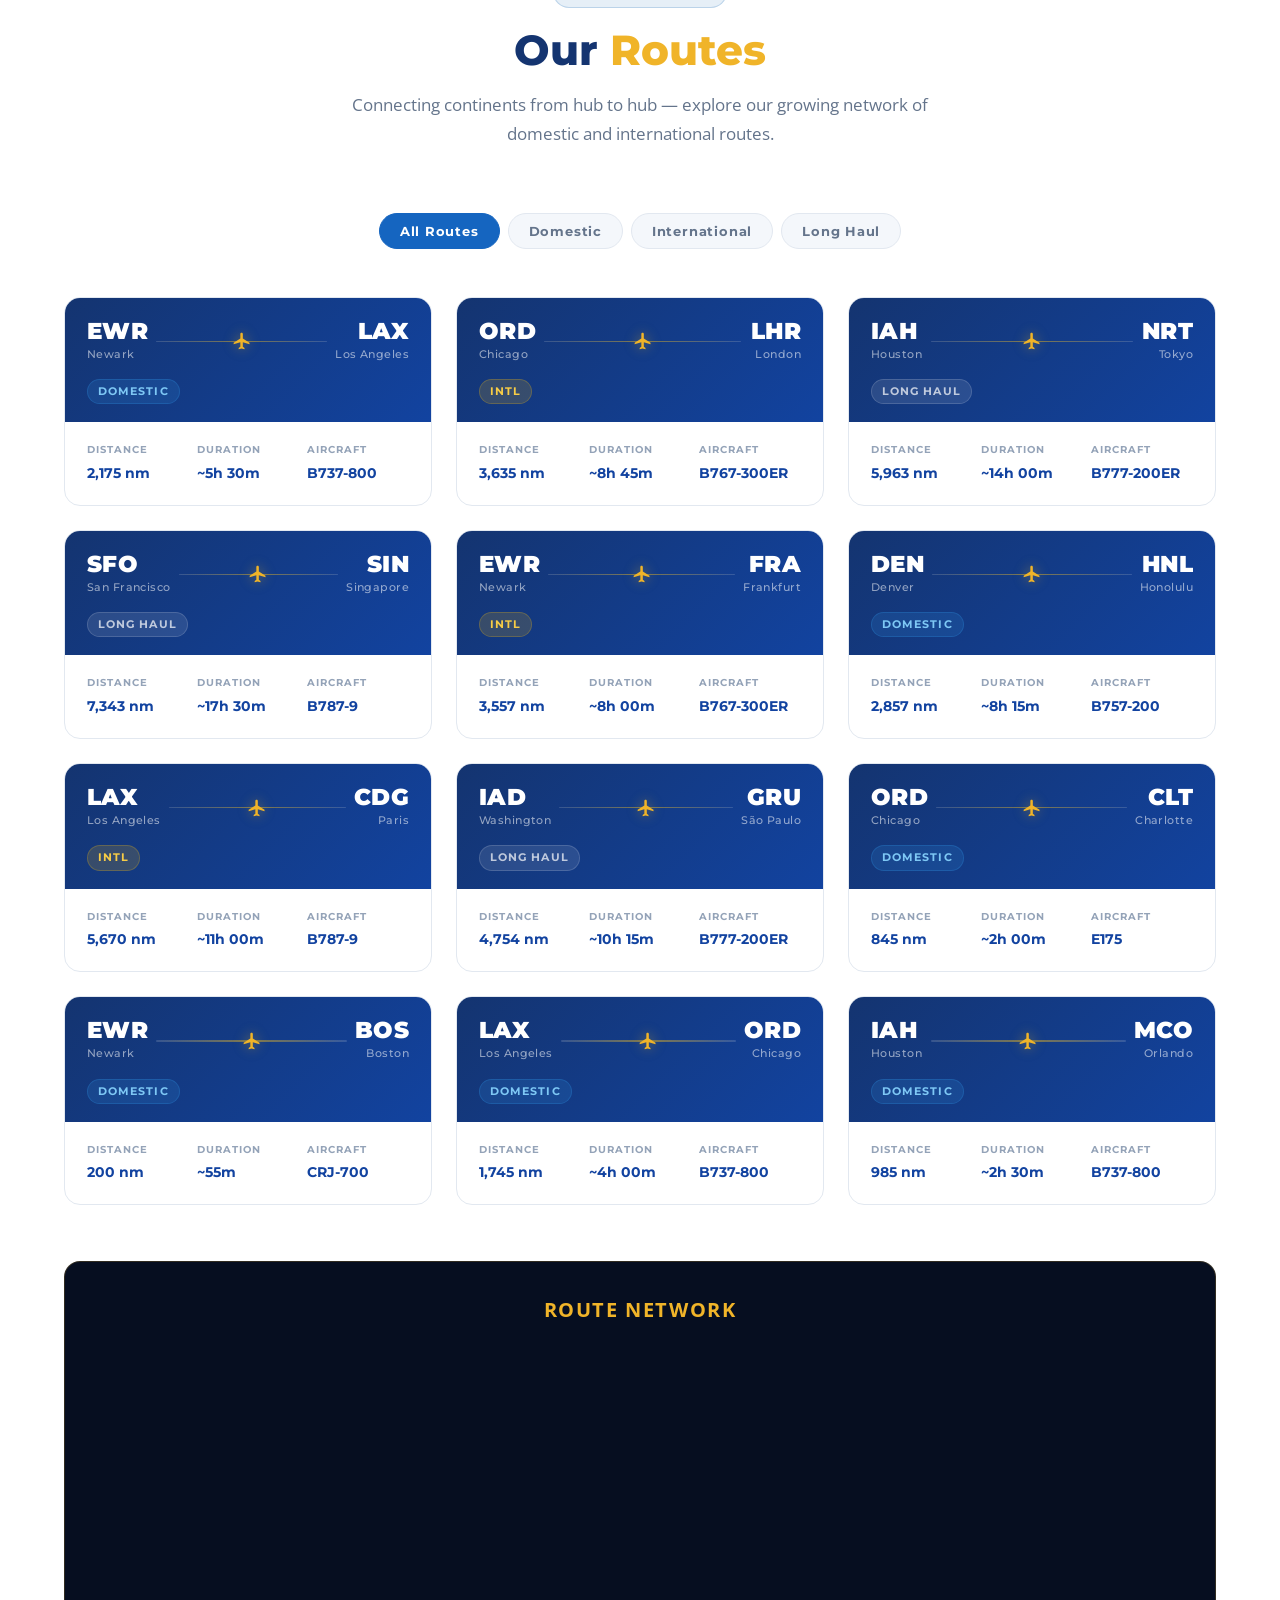
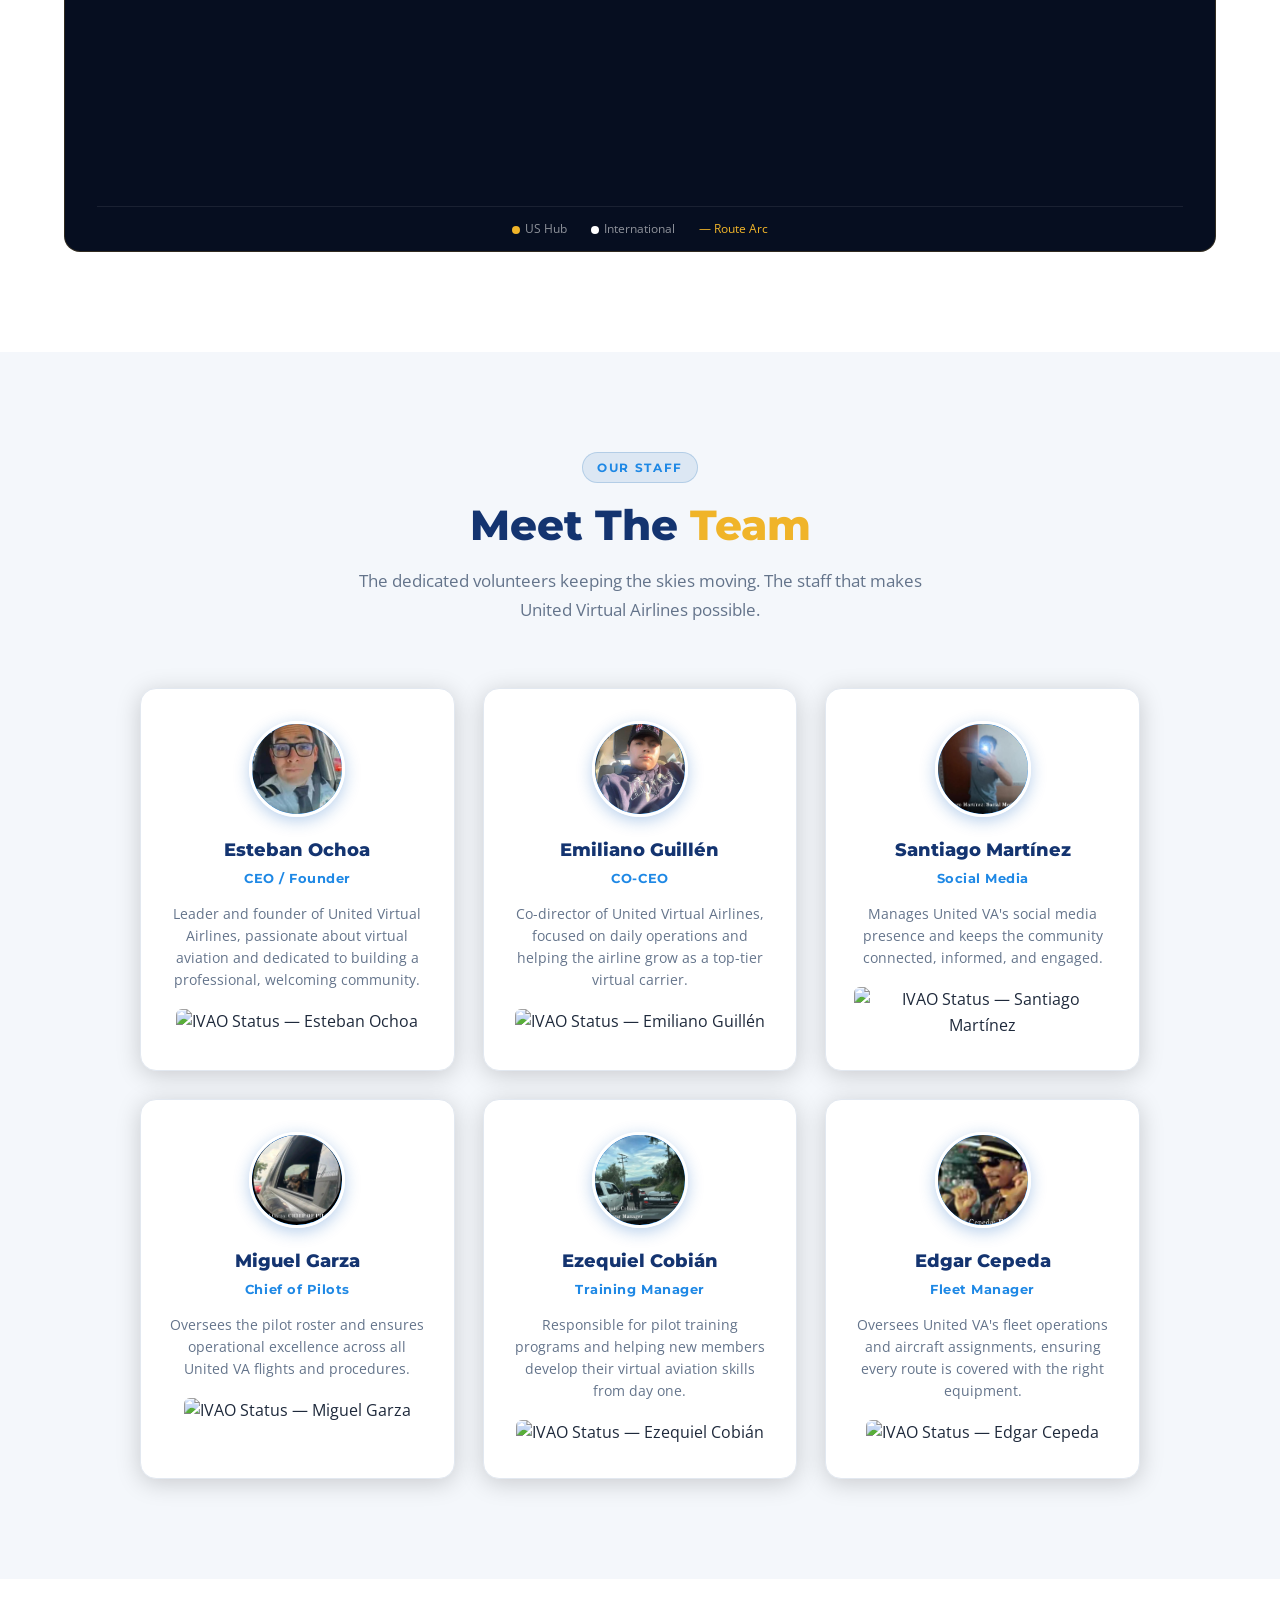
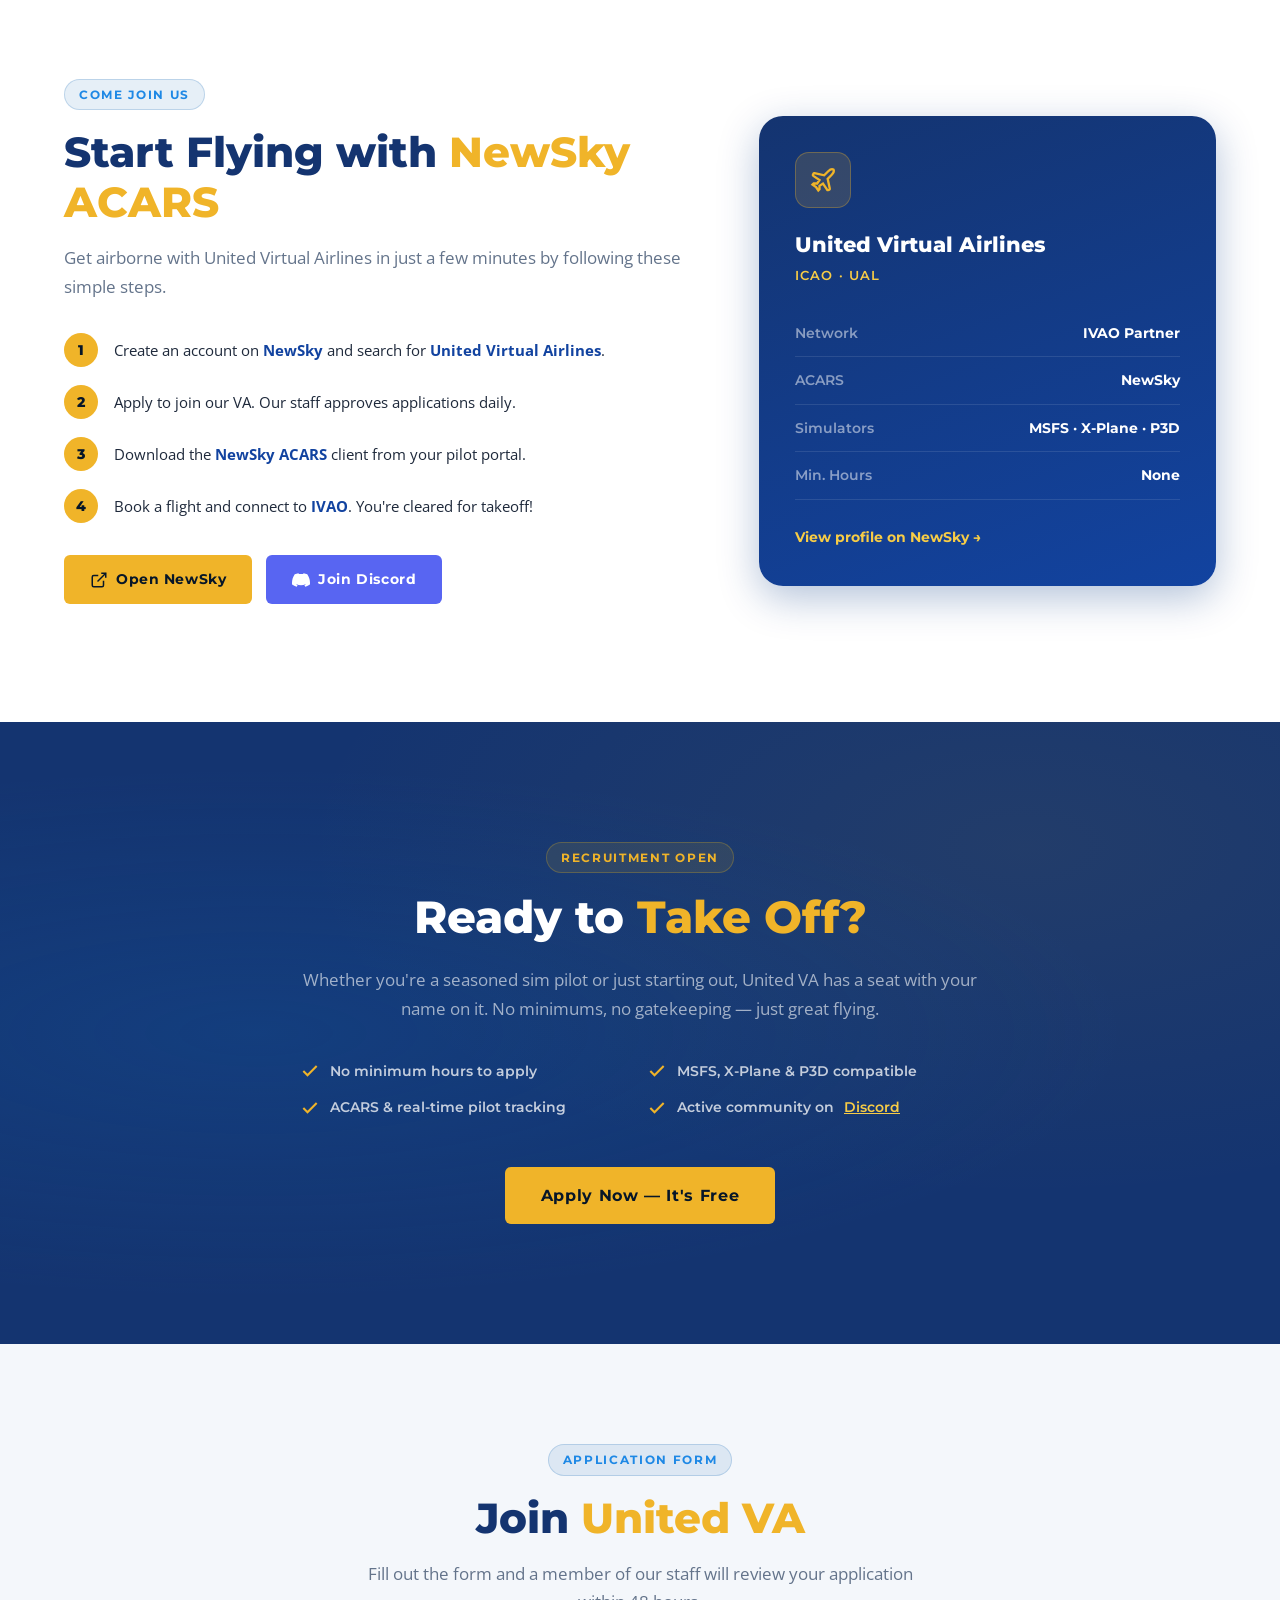
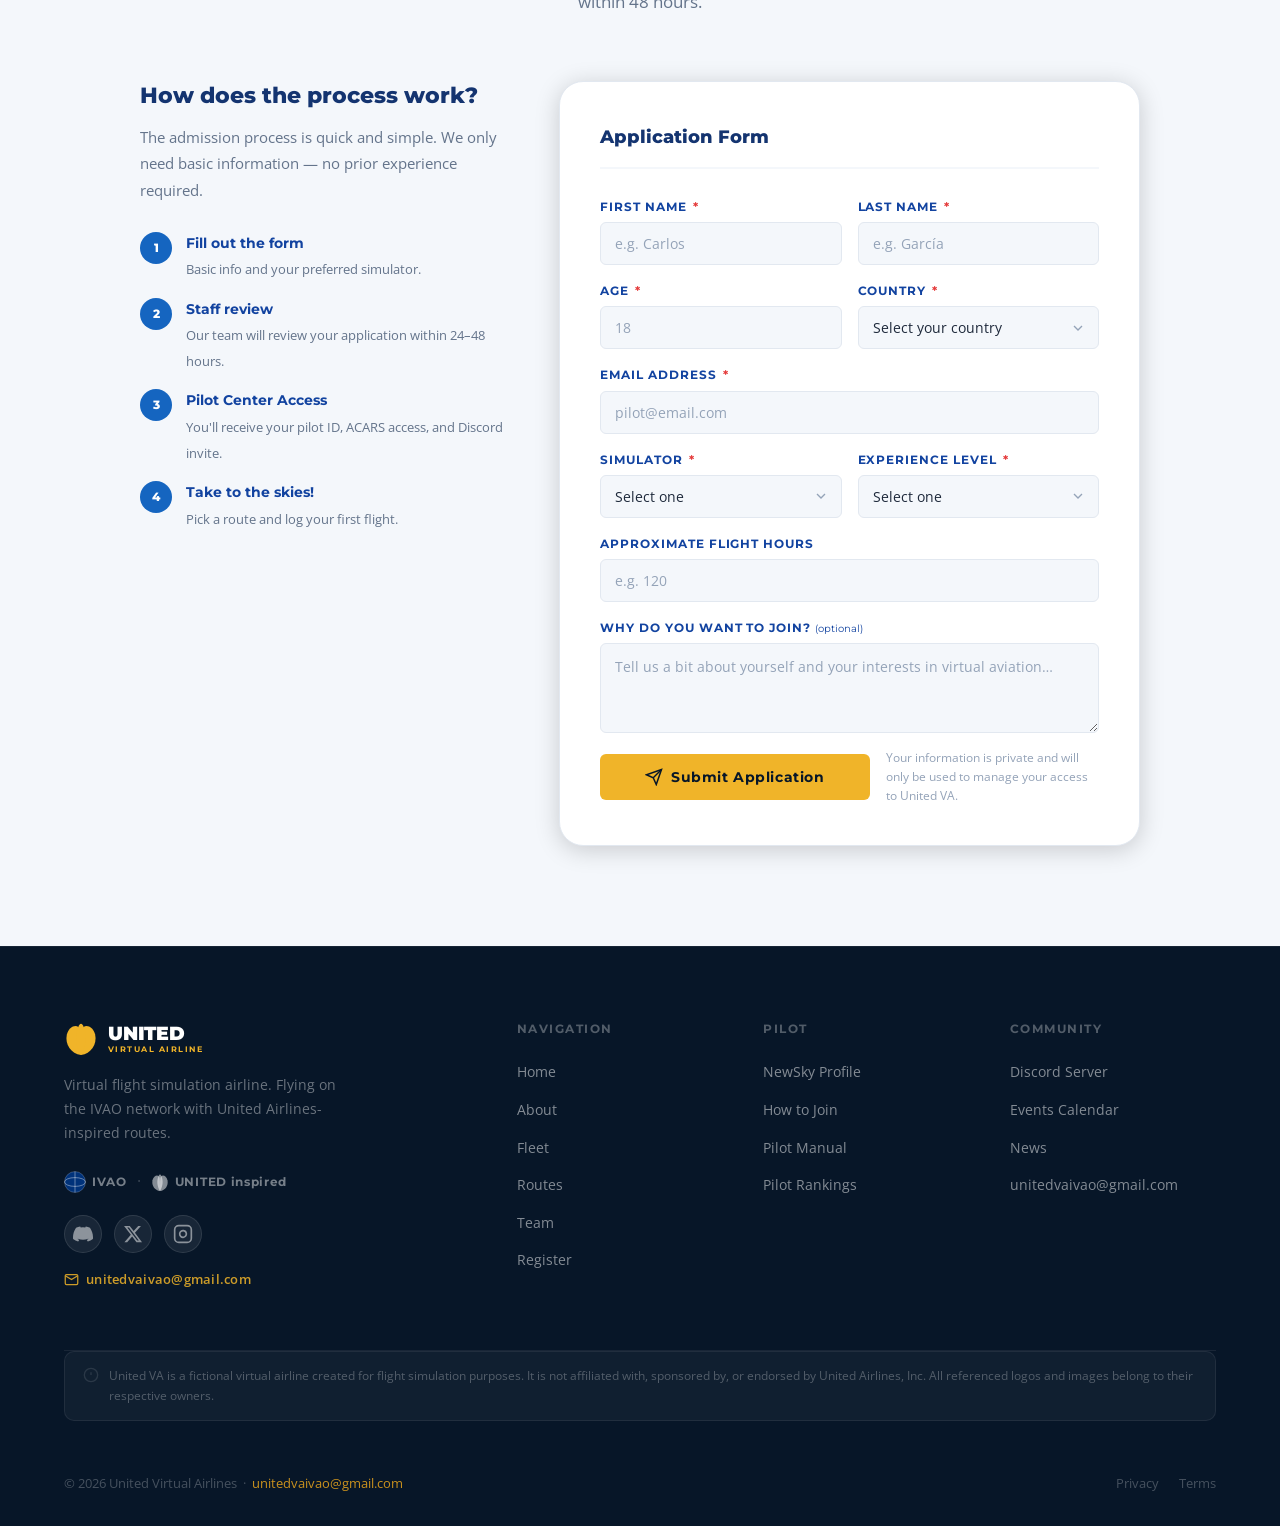
==== commit 30cb950b: "Fix route map contrast and logo sizing - Give route-map-wrap its own dark background so title and le" ====
--- a/index.html
+++ b/index.html
@@ -18,6 +18,7 @@
     <div class="nav-container">
       <a href="#home" class="nav-logo">
         <img src="images/ua-logo.png" alt="United Airlines" class="ua-logo-img"
+             width="36" height="36"
              onerror="this.style.display='none';this.nextElementSibling.style.display='block'">
         <svg viewBox="0 0 48 52" width="36" height="40" xmlns="http://www.w3.org/2000/svg" class="ua-logo-svg">
           <path d="M24 50 C10 48 1 35 4 21 C7 9 20 4 23 15 C24 20 24 35 24 50Z" fill="white"/>
--- a/css/style.css
+++ b/css/style.css
@@ -1949,6 +1949,10 @@
 /* ─── Route Network Map (MapLibre GL) ─── */
 .route-map-wrap {
   margin-top: 3.5rem;
+  background: #060e20;
+  border-radius: 16px;
+  padding: 2rem 2rem 0;
+  border: 1px solid rgba(240,180,41,.18);
 }
 .route-map-title {
   text-align: center;
@@ -1960,8 +1964,7 @@
   margin-bottom: 1.25rem;
 }
 .route-map-container {
-  border: 1px solid rgba(240,180,41,.18);
-  border-radius: 14px;
+  border-radius: 10px;
   overflow: hidden;
 }
 #routeMap {
@@ -1973,11 +1976,10 @@
   gap: 1.5rem;
   justify-content: center;
   align-items: center;
-  padding: .65rem 1rem;
+  padding: .75rem 1rem;
   font-size: .78rem;
   color: rgba(255,255,255,.55);
-  border-top: 1px solid rgba(255,255,255,.06);
-  background: #060e20;
+  border-top: 1px solid rgba(255,255,255,.08);
 }
 .rml-dot {
   display: inline-block;
@@ -2019,10 +2021,13 @@
 
 /* ─── UA Logo image (replaces SVG tulip when file is present) ─── */
 .ua-logo-img {
-  width: 36px;
-  height: 40px;
+  width: 36px !important;
+  height: 36px !important;
+  max-width: 36px;
+  max-height: 36px;
   object-fit: contain;
   display: block;
+  flex-shrink: 0;
 }
 .ua-logo-svg { display: none; }
 
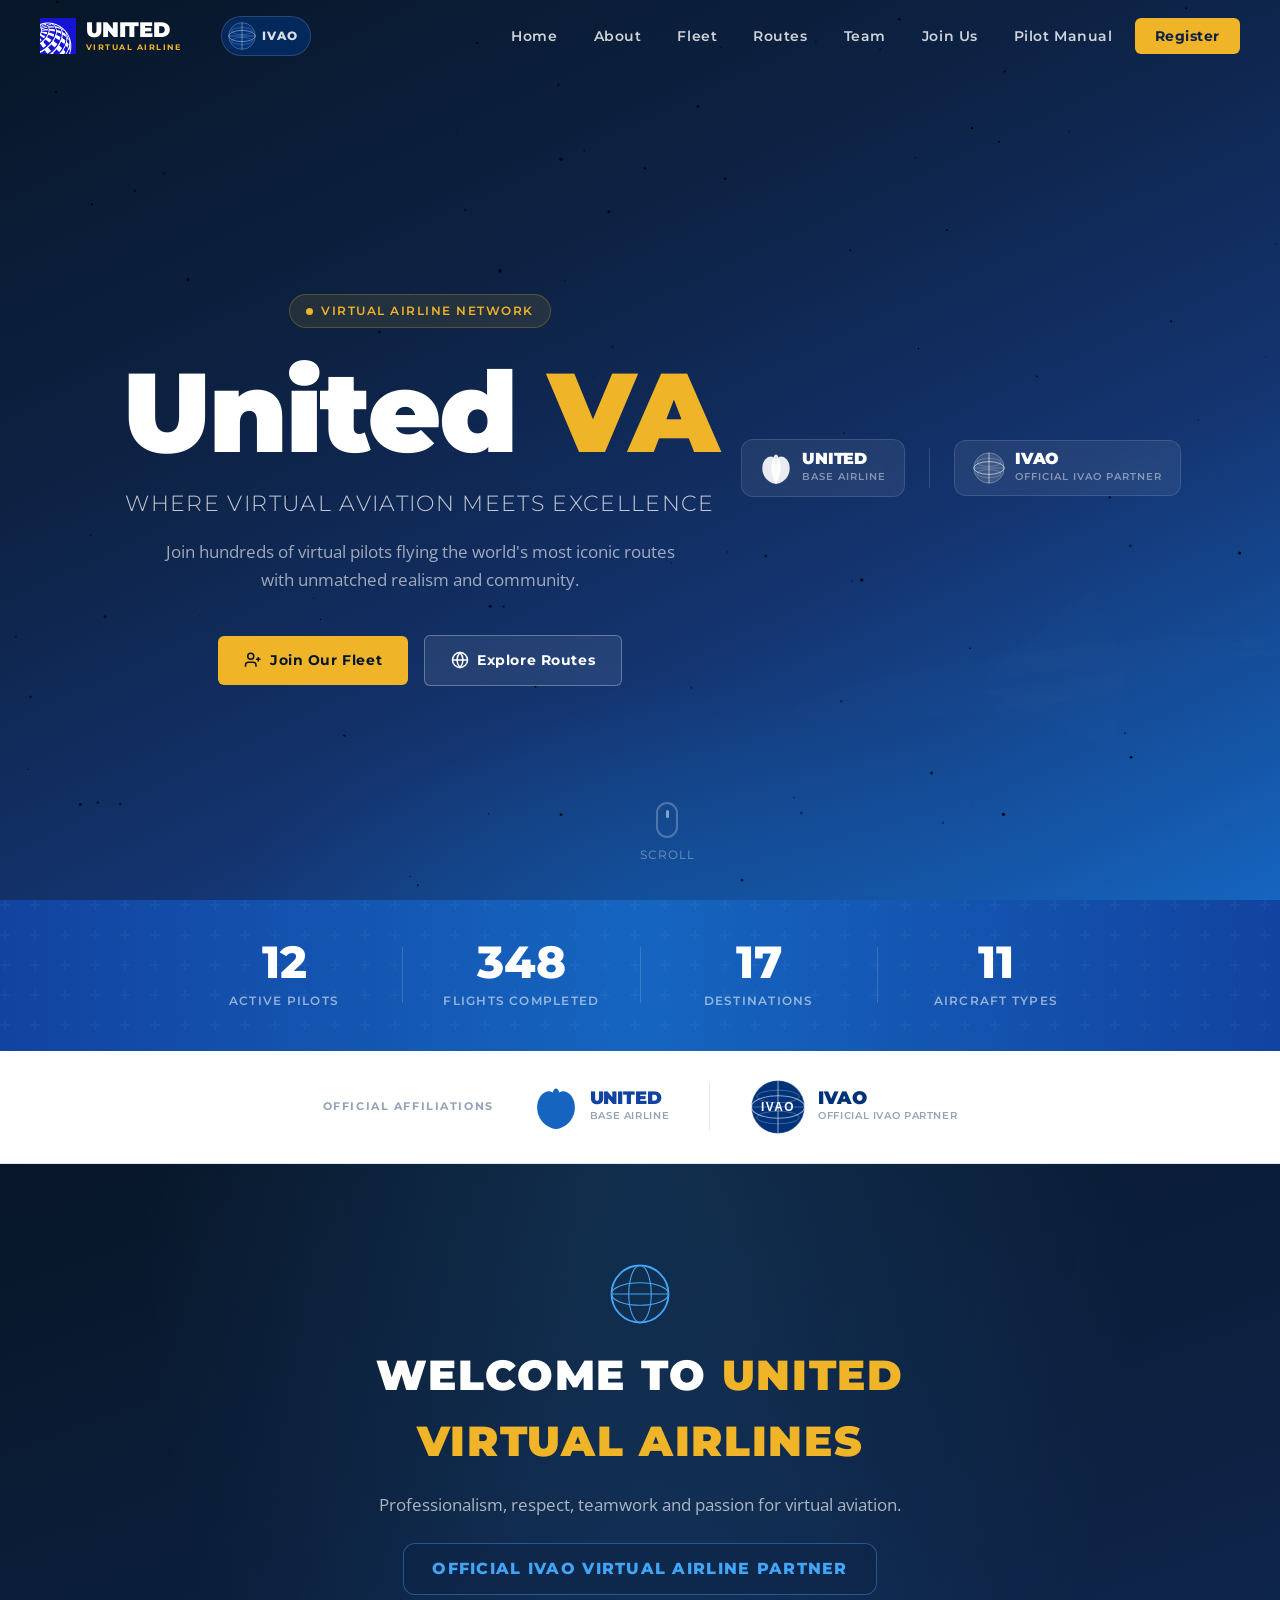
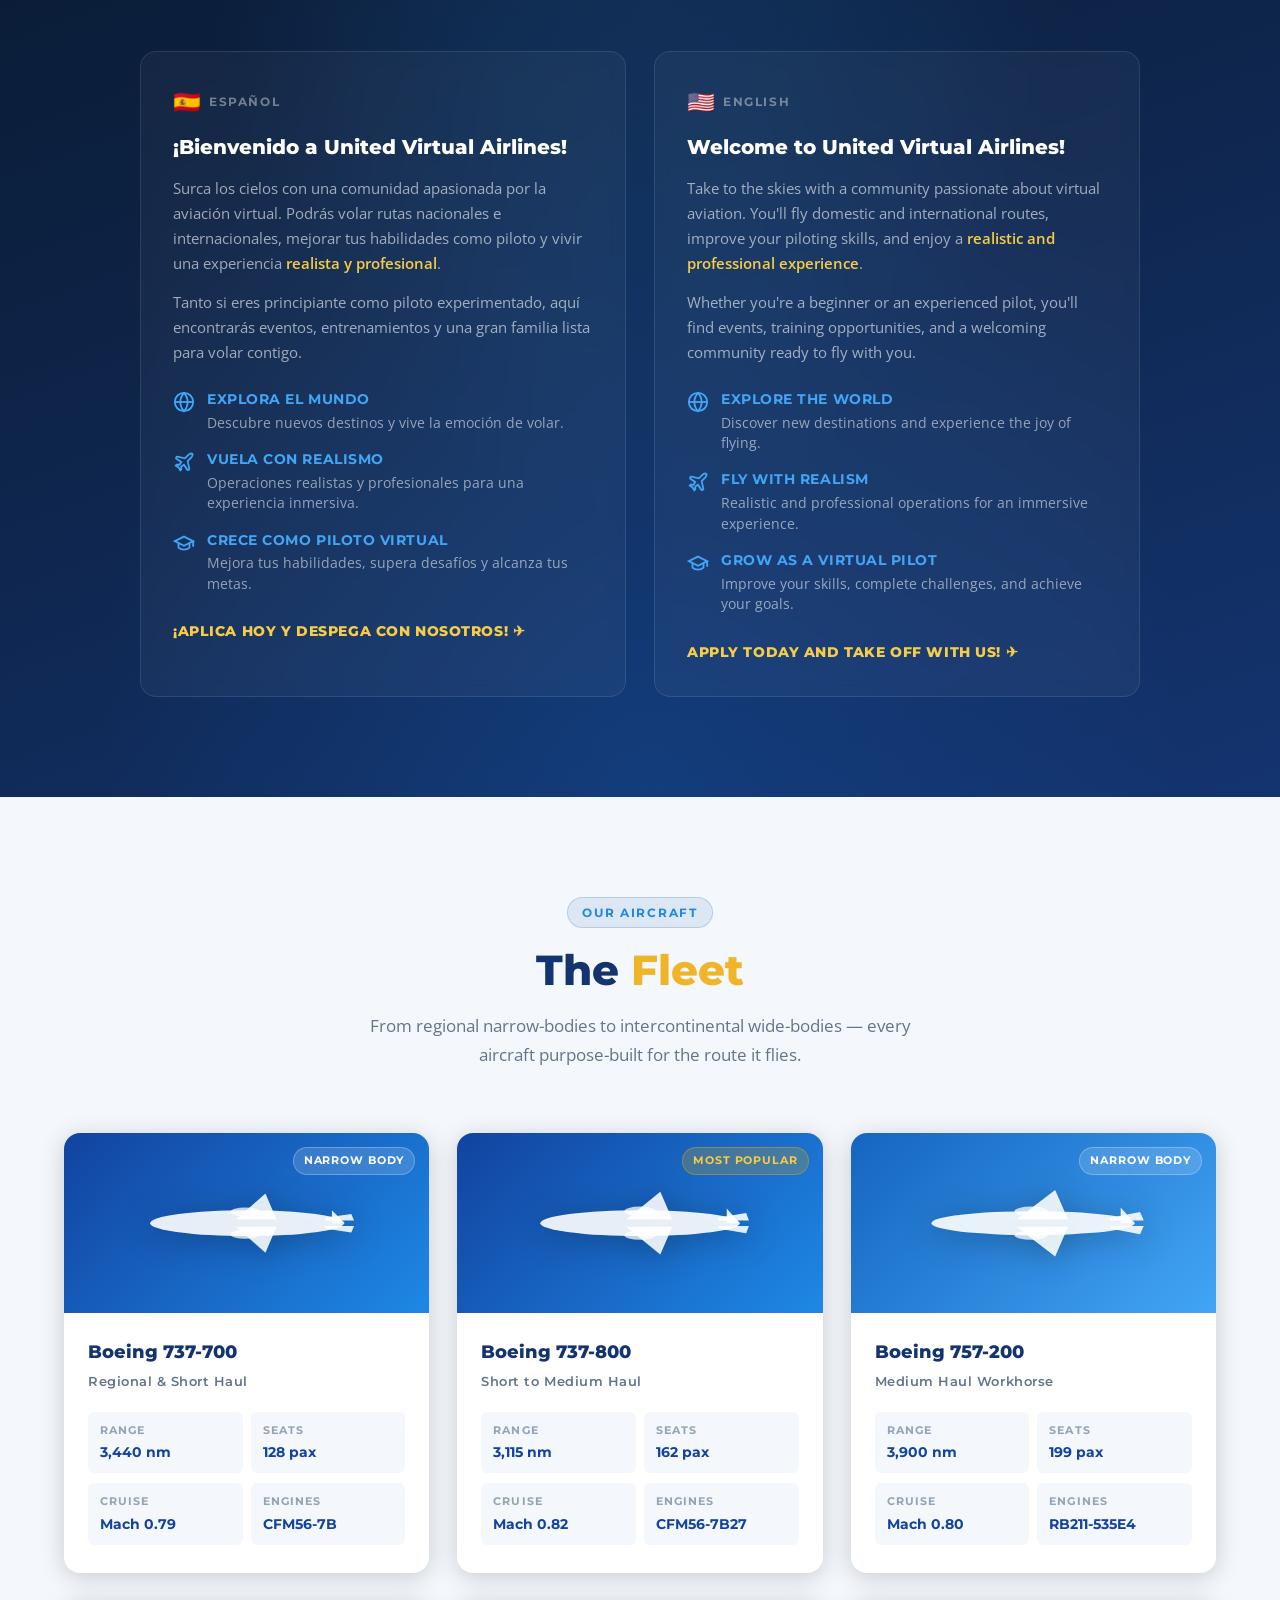
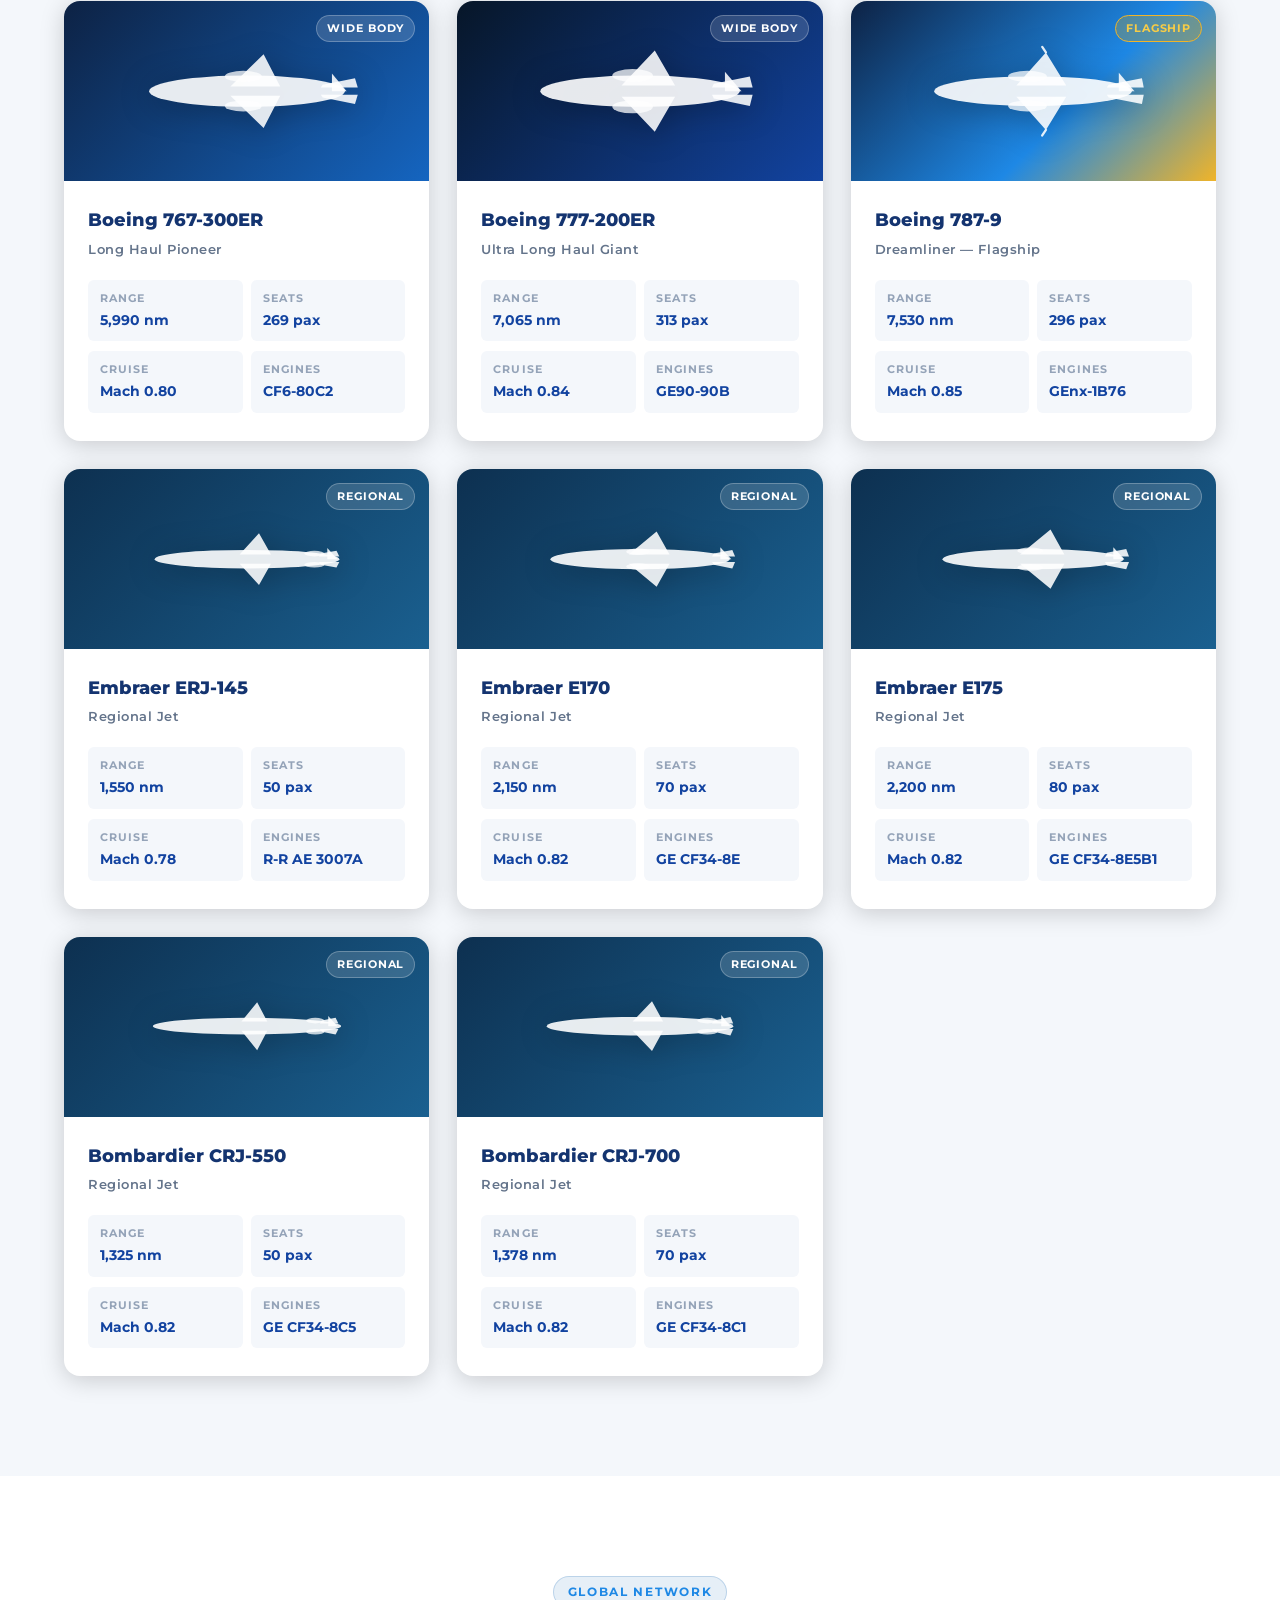
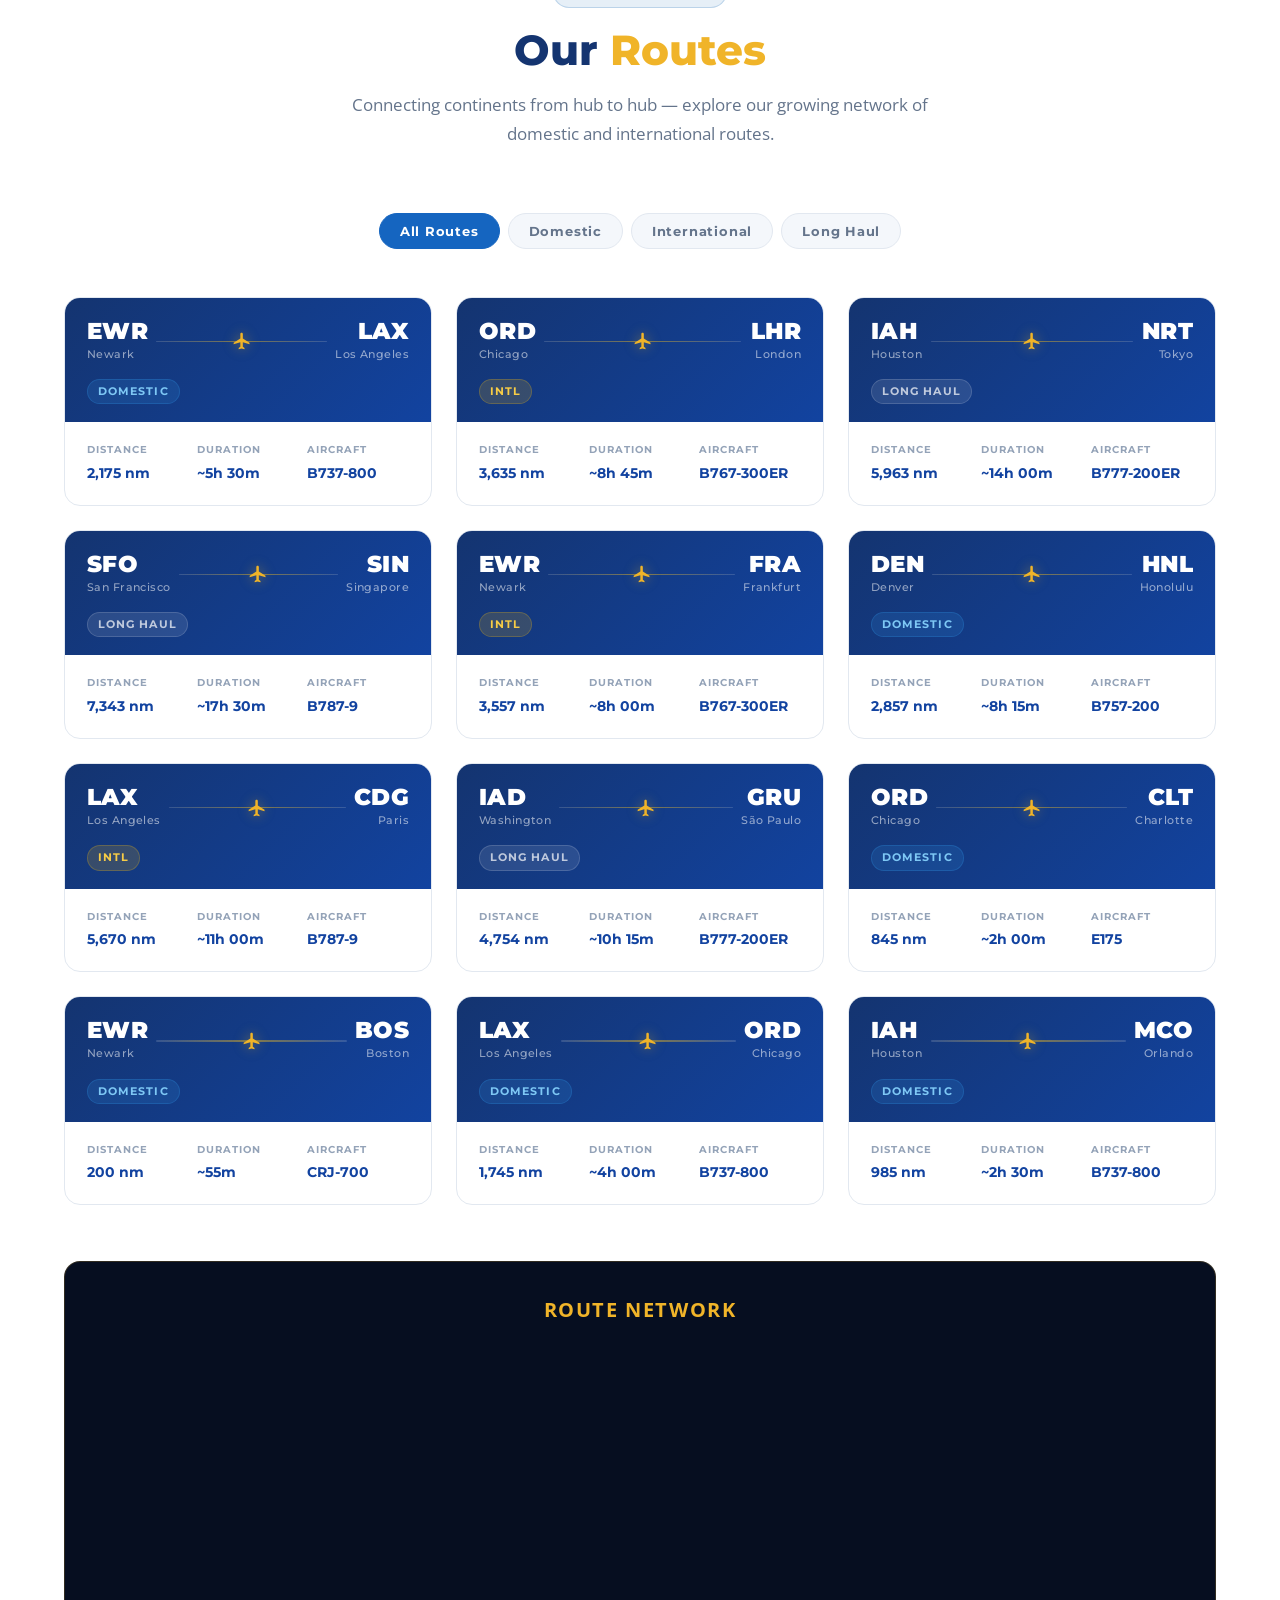
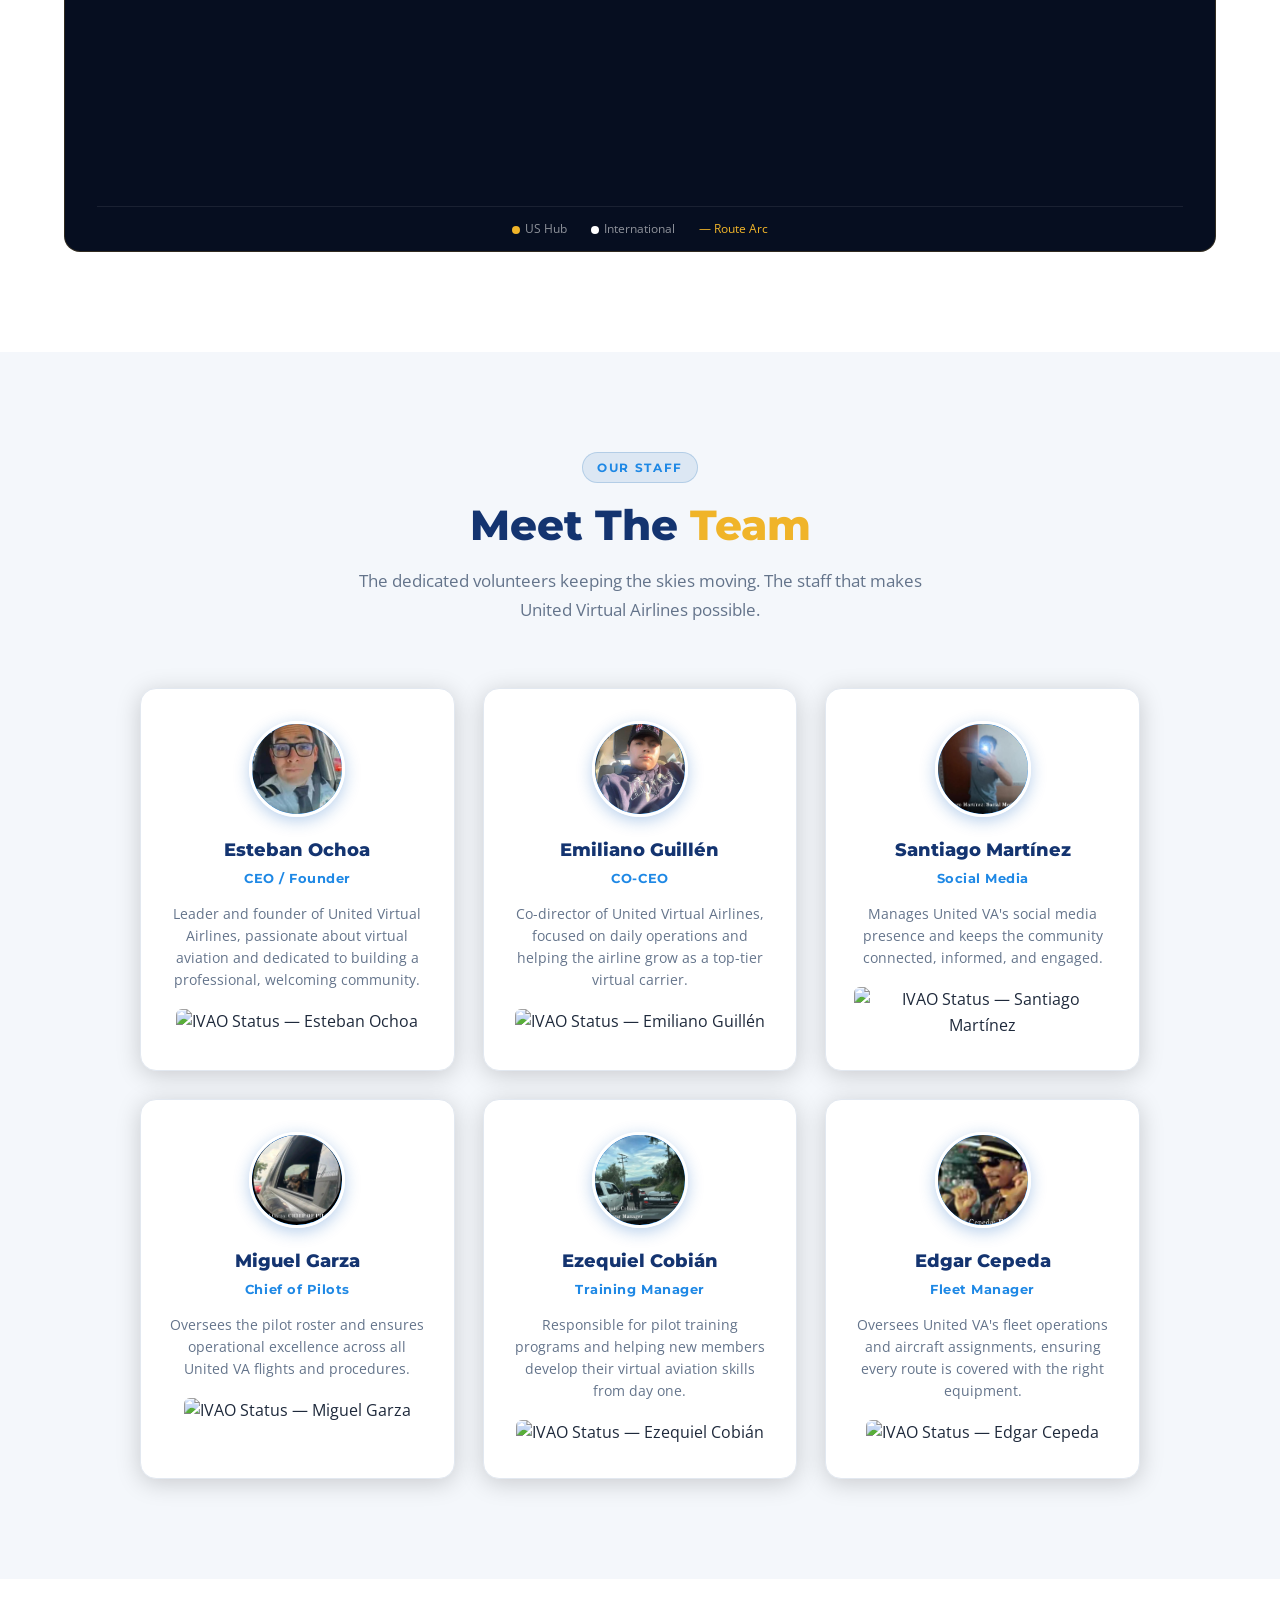
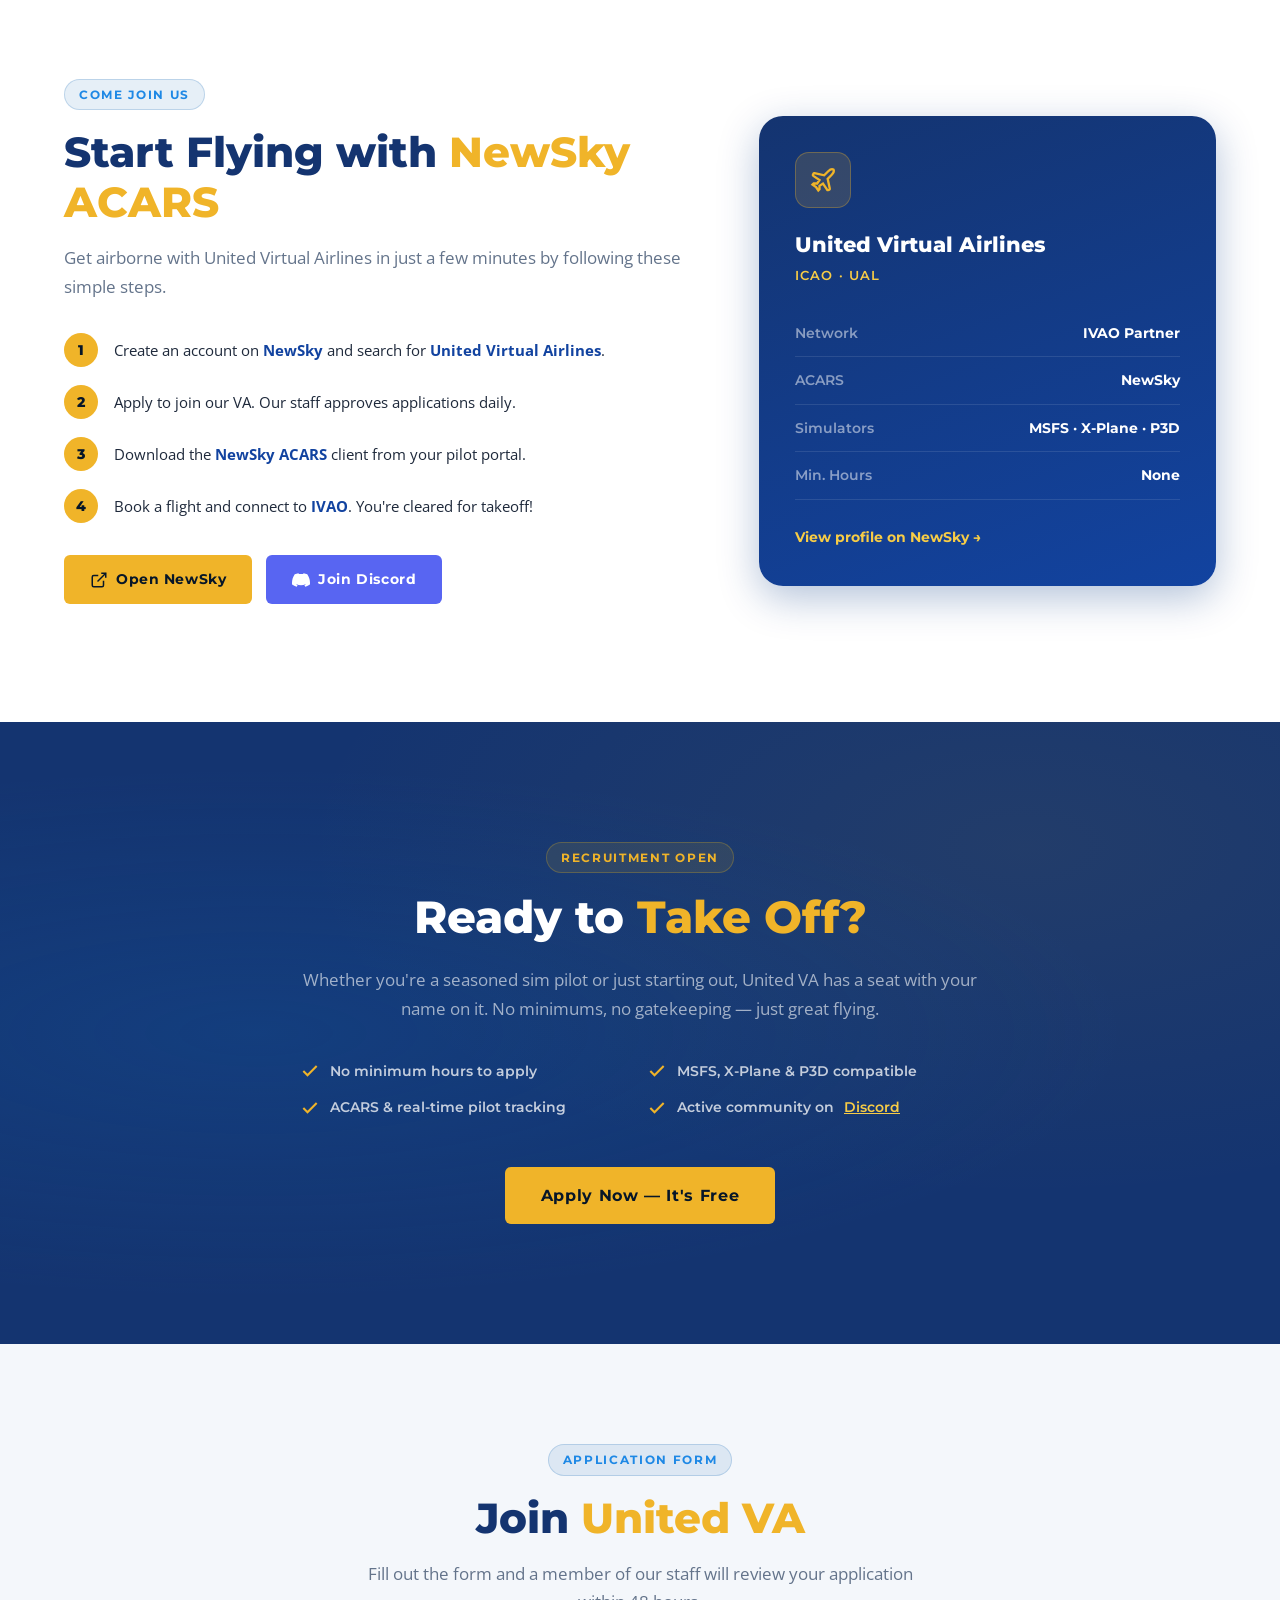
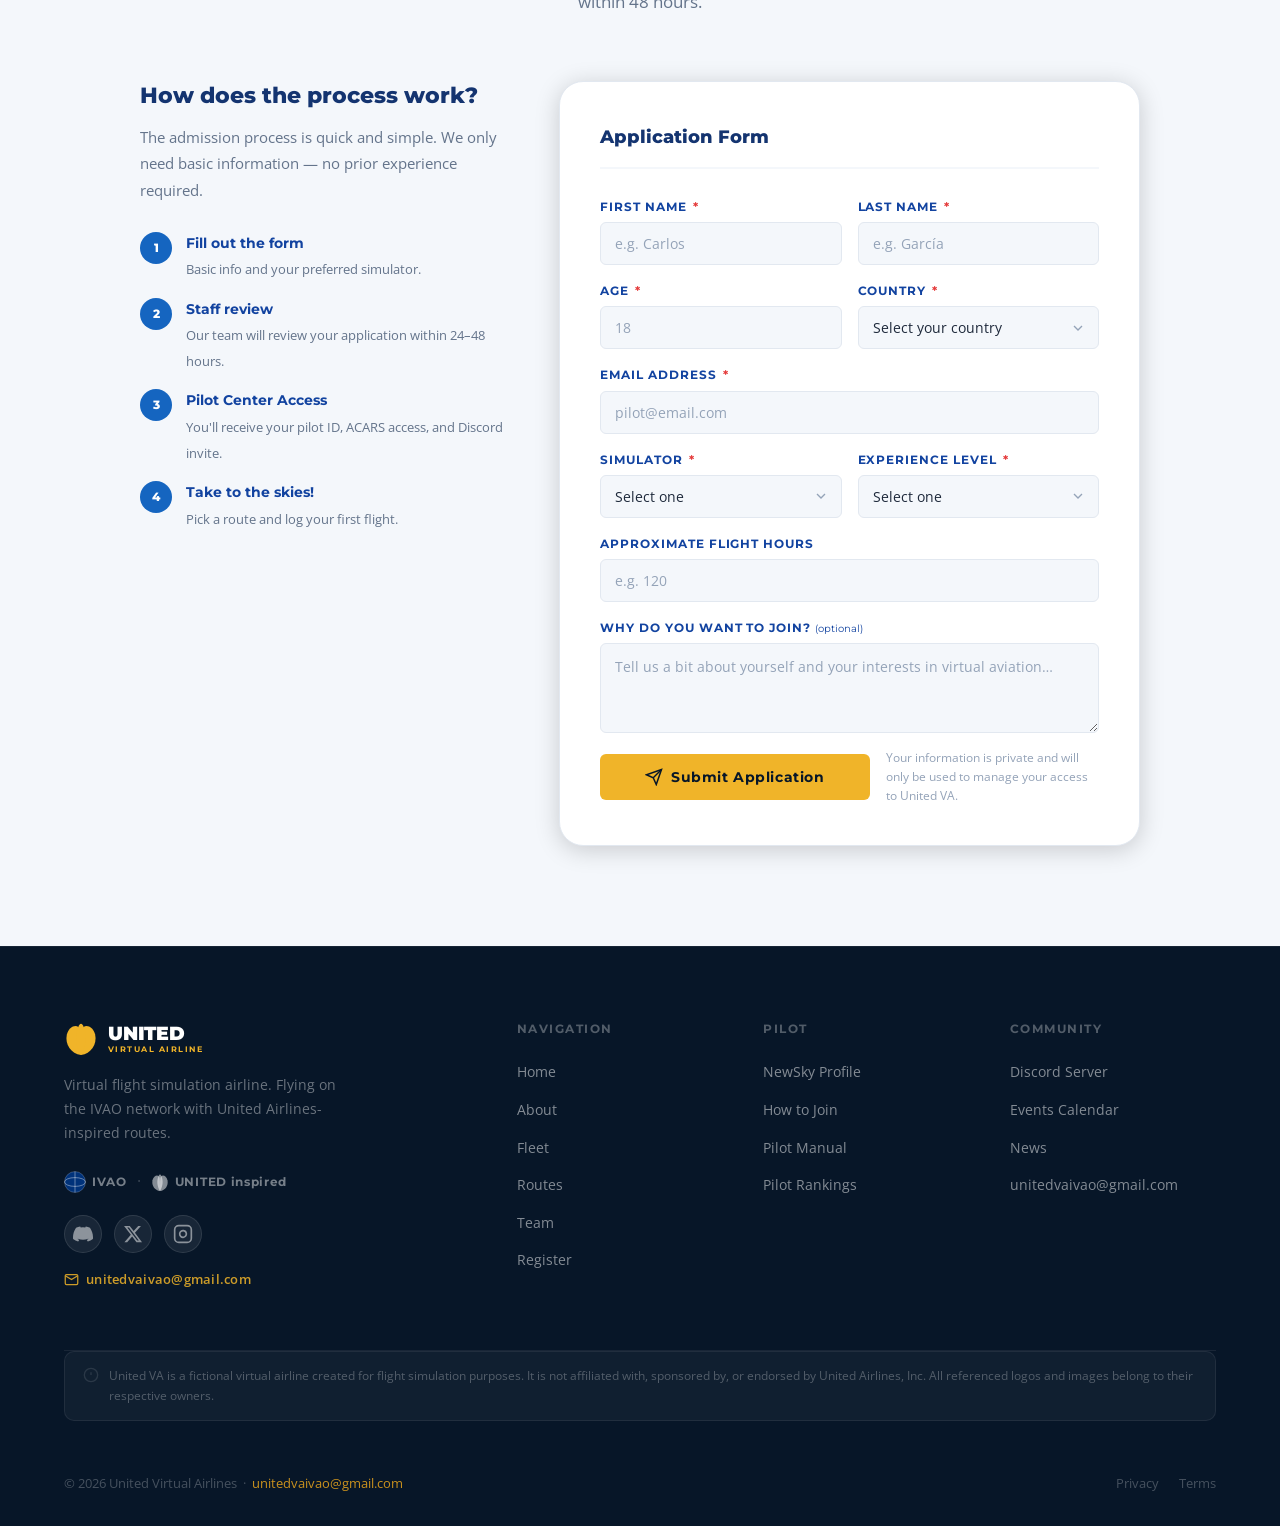
==== commit ef011009: "Wire registration form to Web3Forms for real email delivery - Add Web3Forms hidden fields (access_ke" ====
--- a/index.html
+++ b/index.html
@@ -1099,6 +1099,12 @@
           <h4>Application Form</h4>
 
           <form id="registerForm" novalidate>
+
+            <!-- Web3Forms config — replace the value with your access key from web3forms.com -->
+            <input type="hidden" name="access_key" value="TU_ACCESS_KEY_AQUI">
+            <input type="hidden" name="subject" value="New Pilot Application — United VA">
+            <input type="hidden" name="from_name" value="United VA Registration Form">
+            <input type="hidden" name="redirect" value="false">
 
             <div class="form-row">
               <div class="form-group">
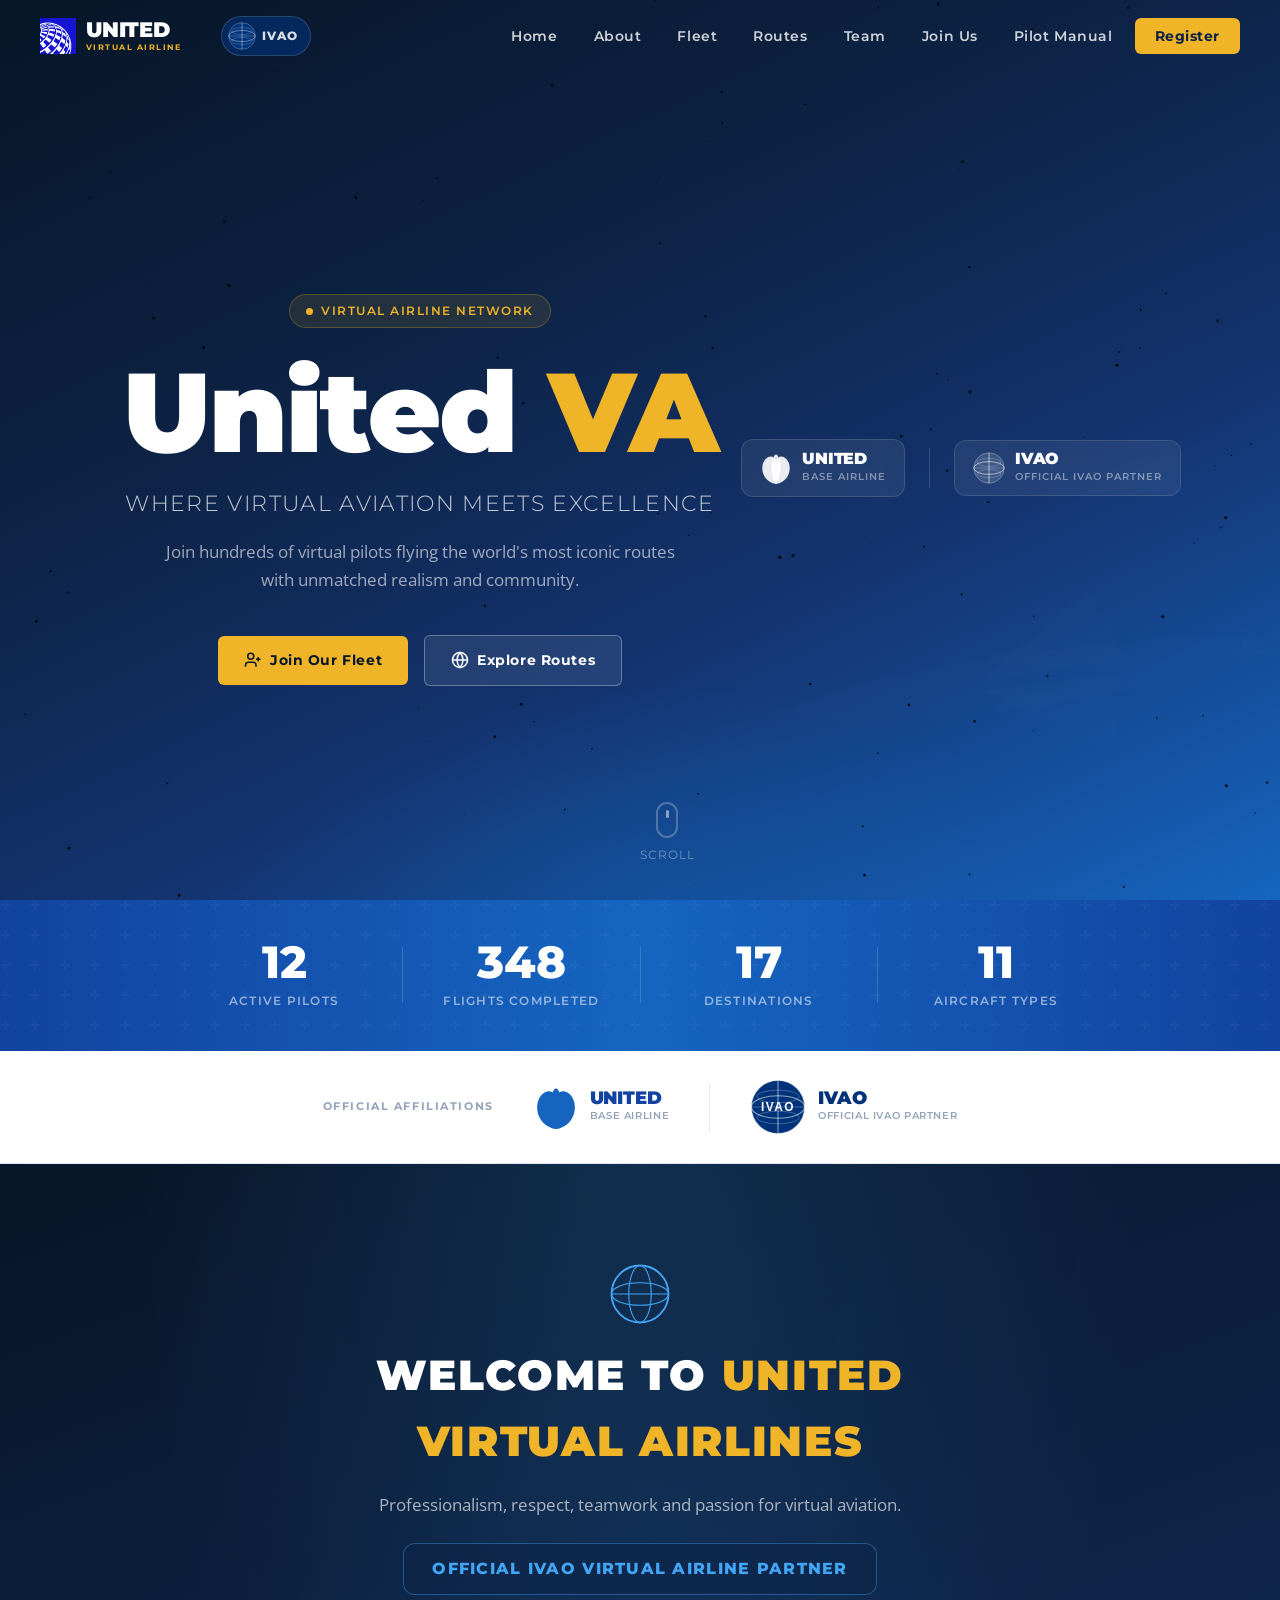
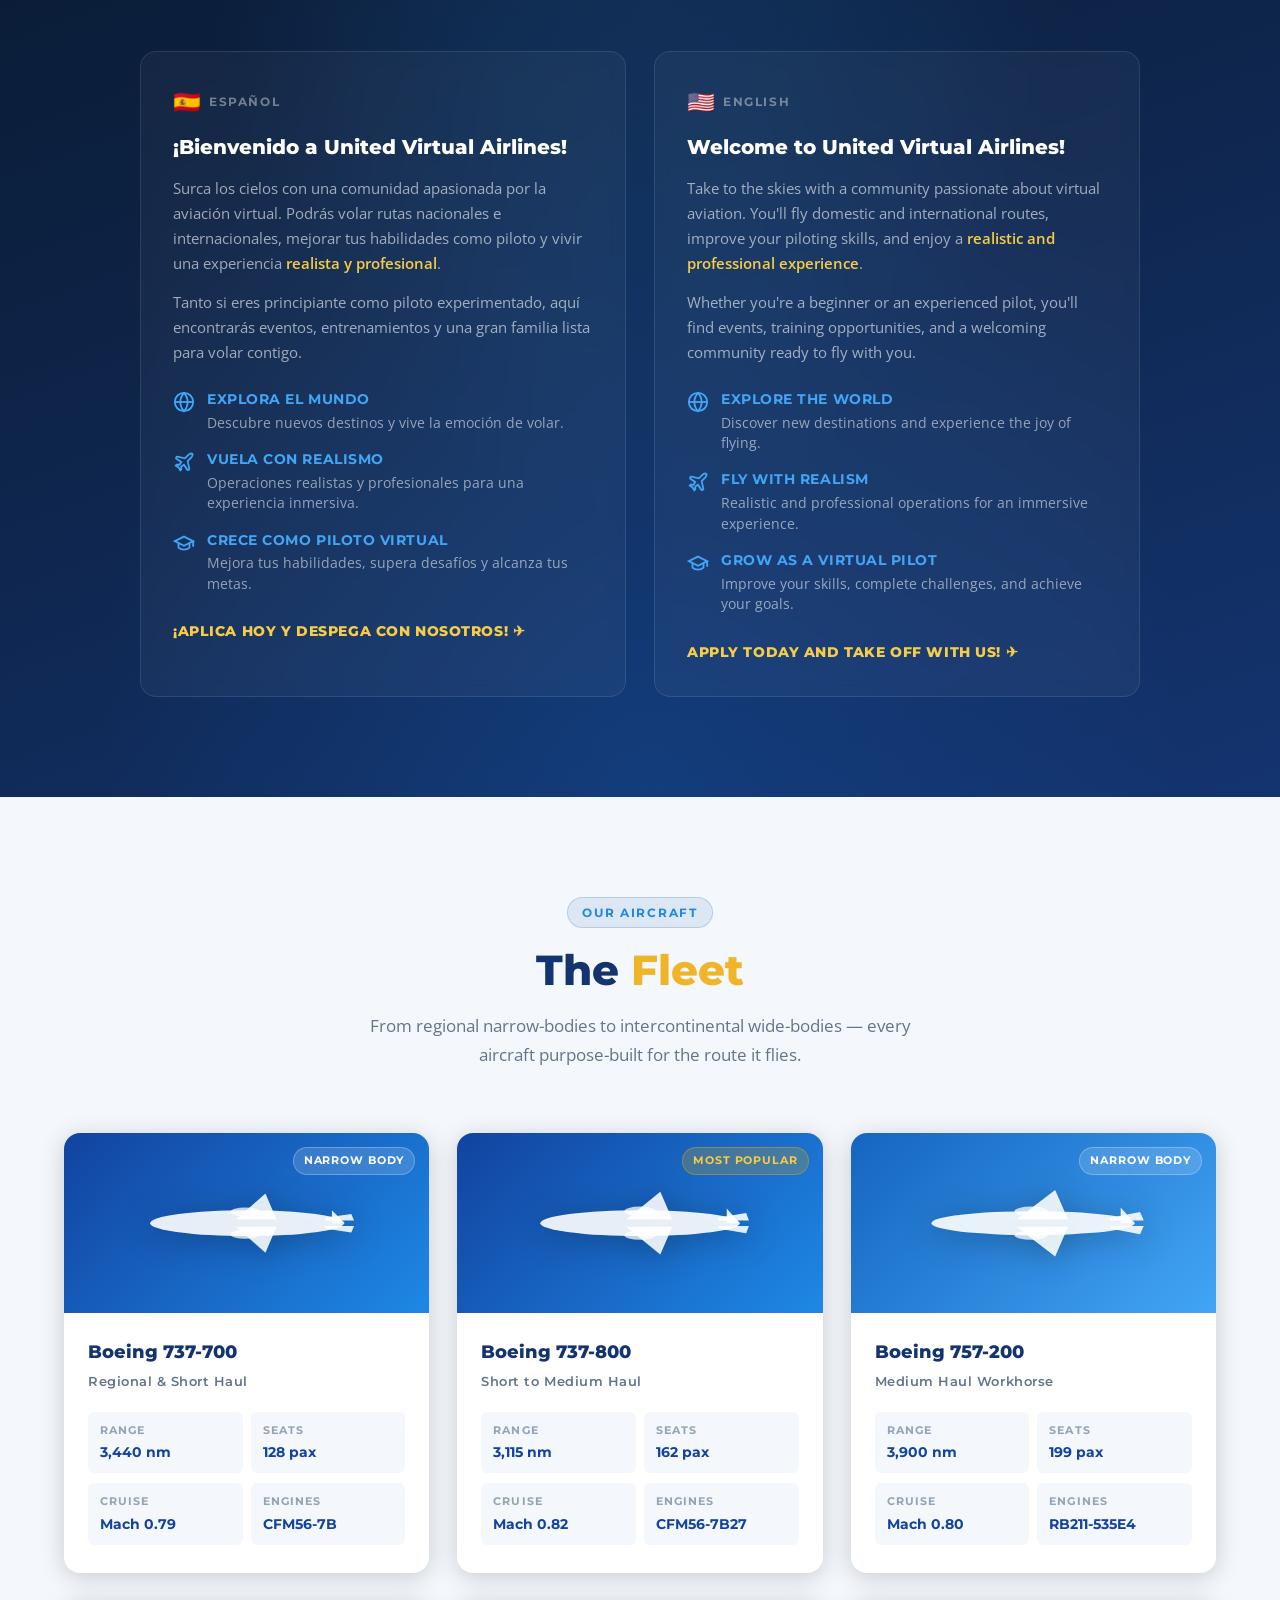
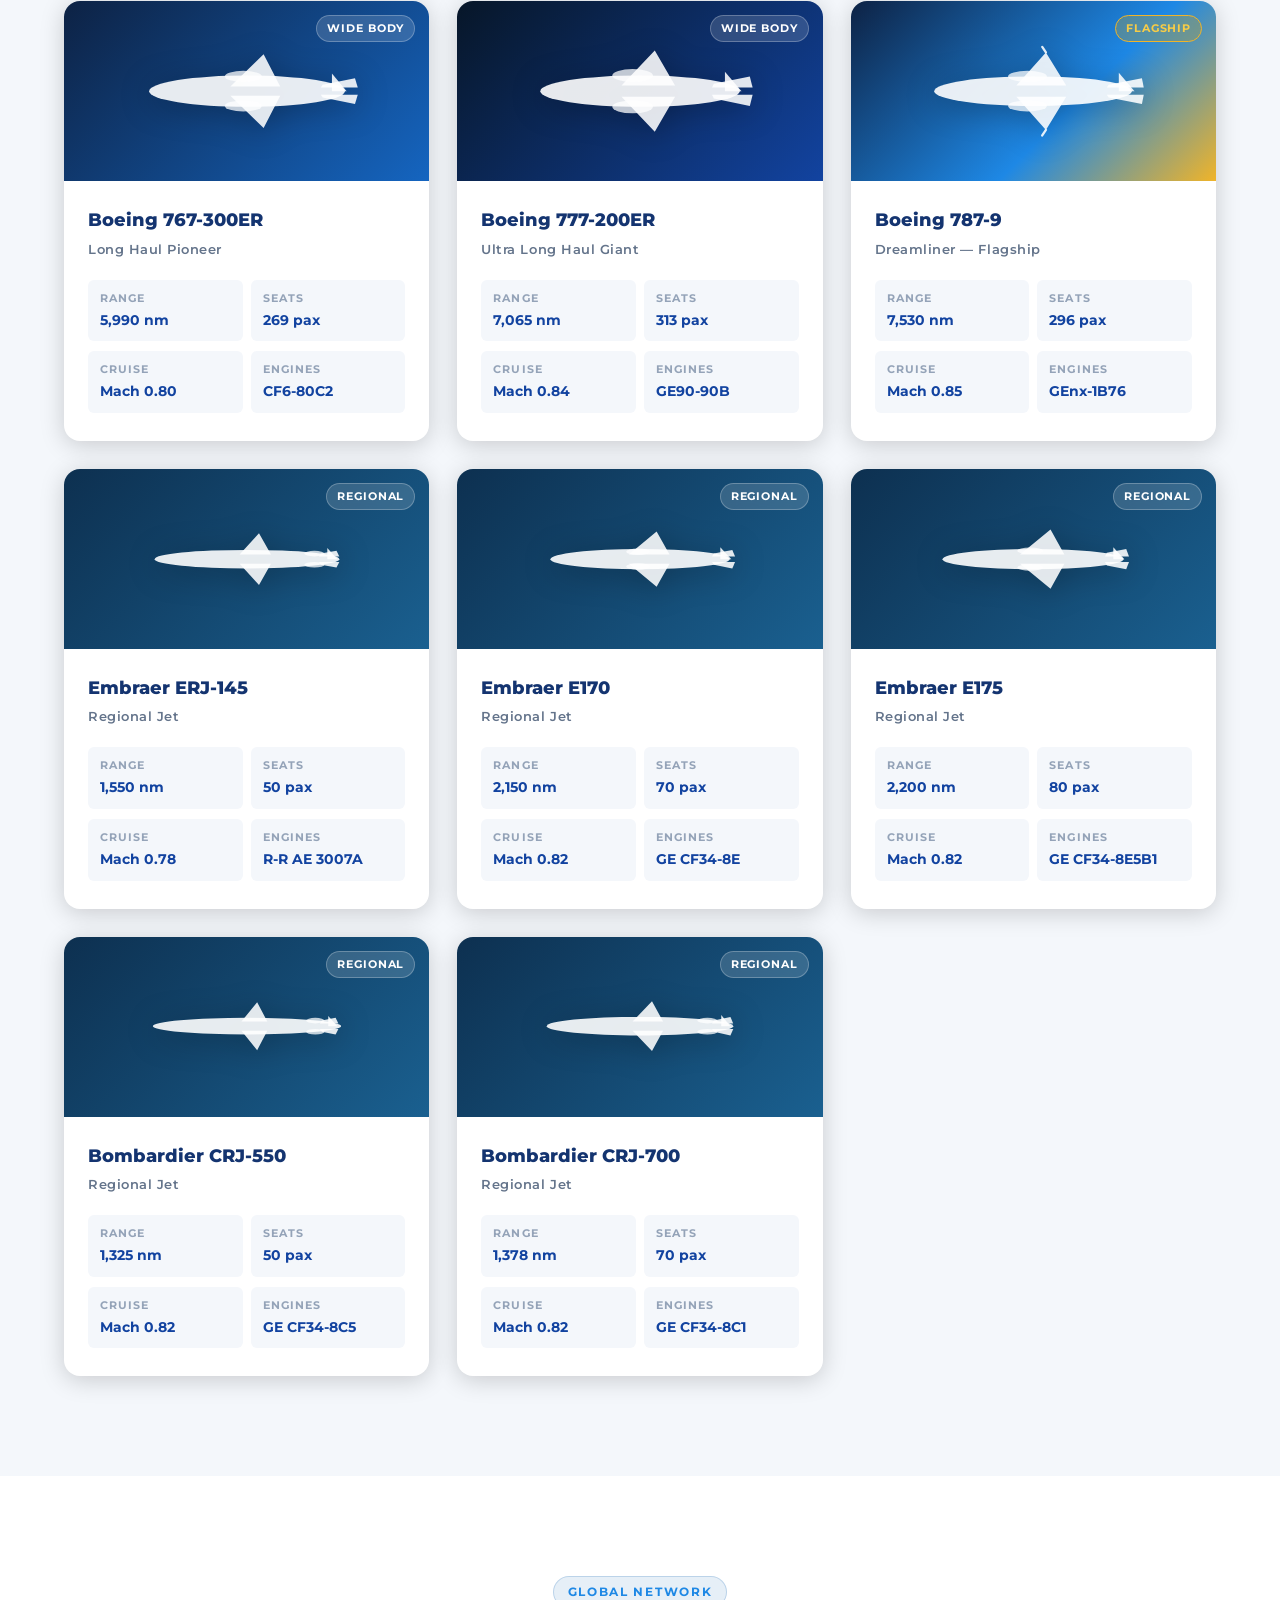
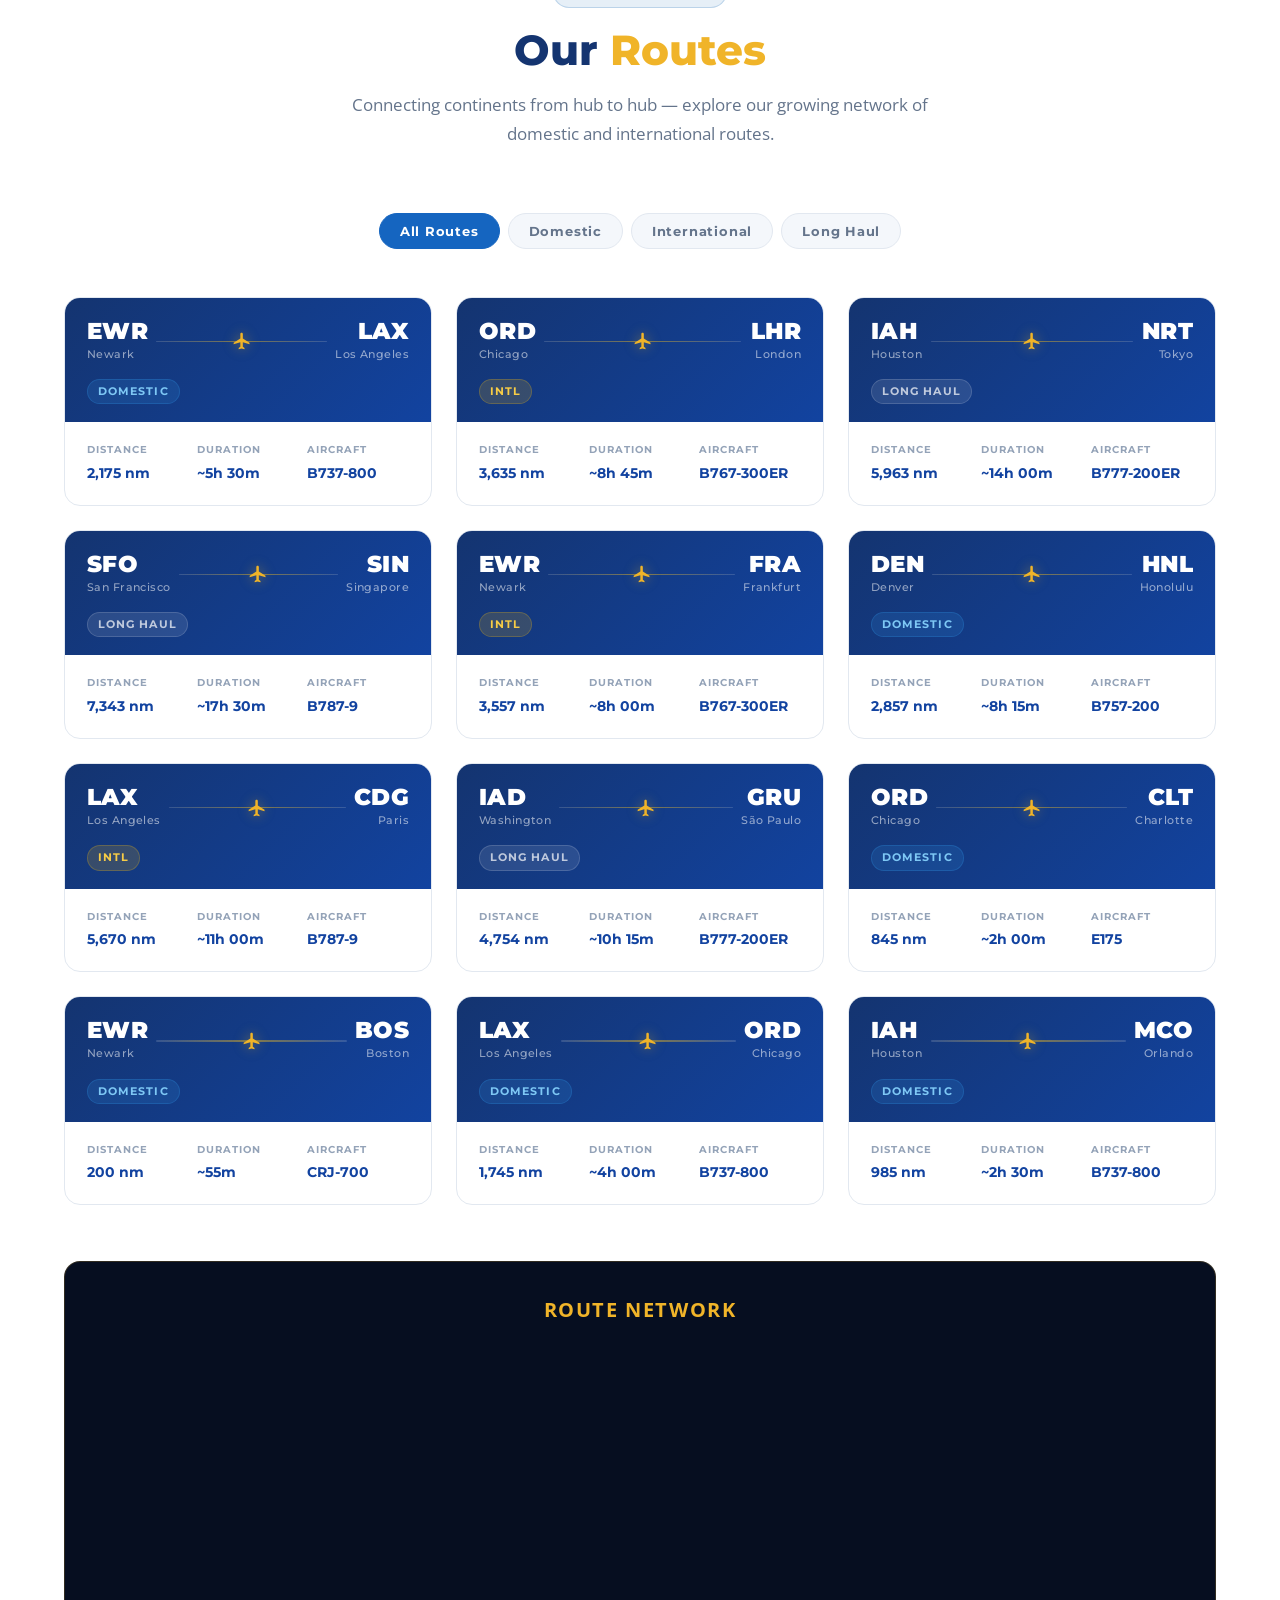
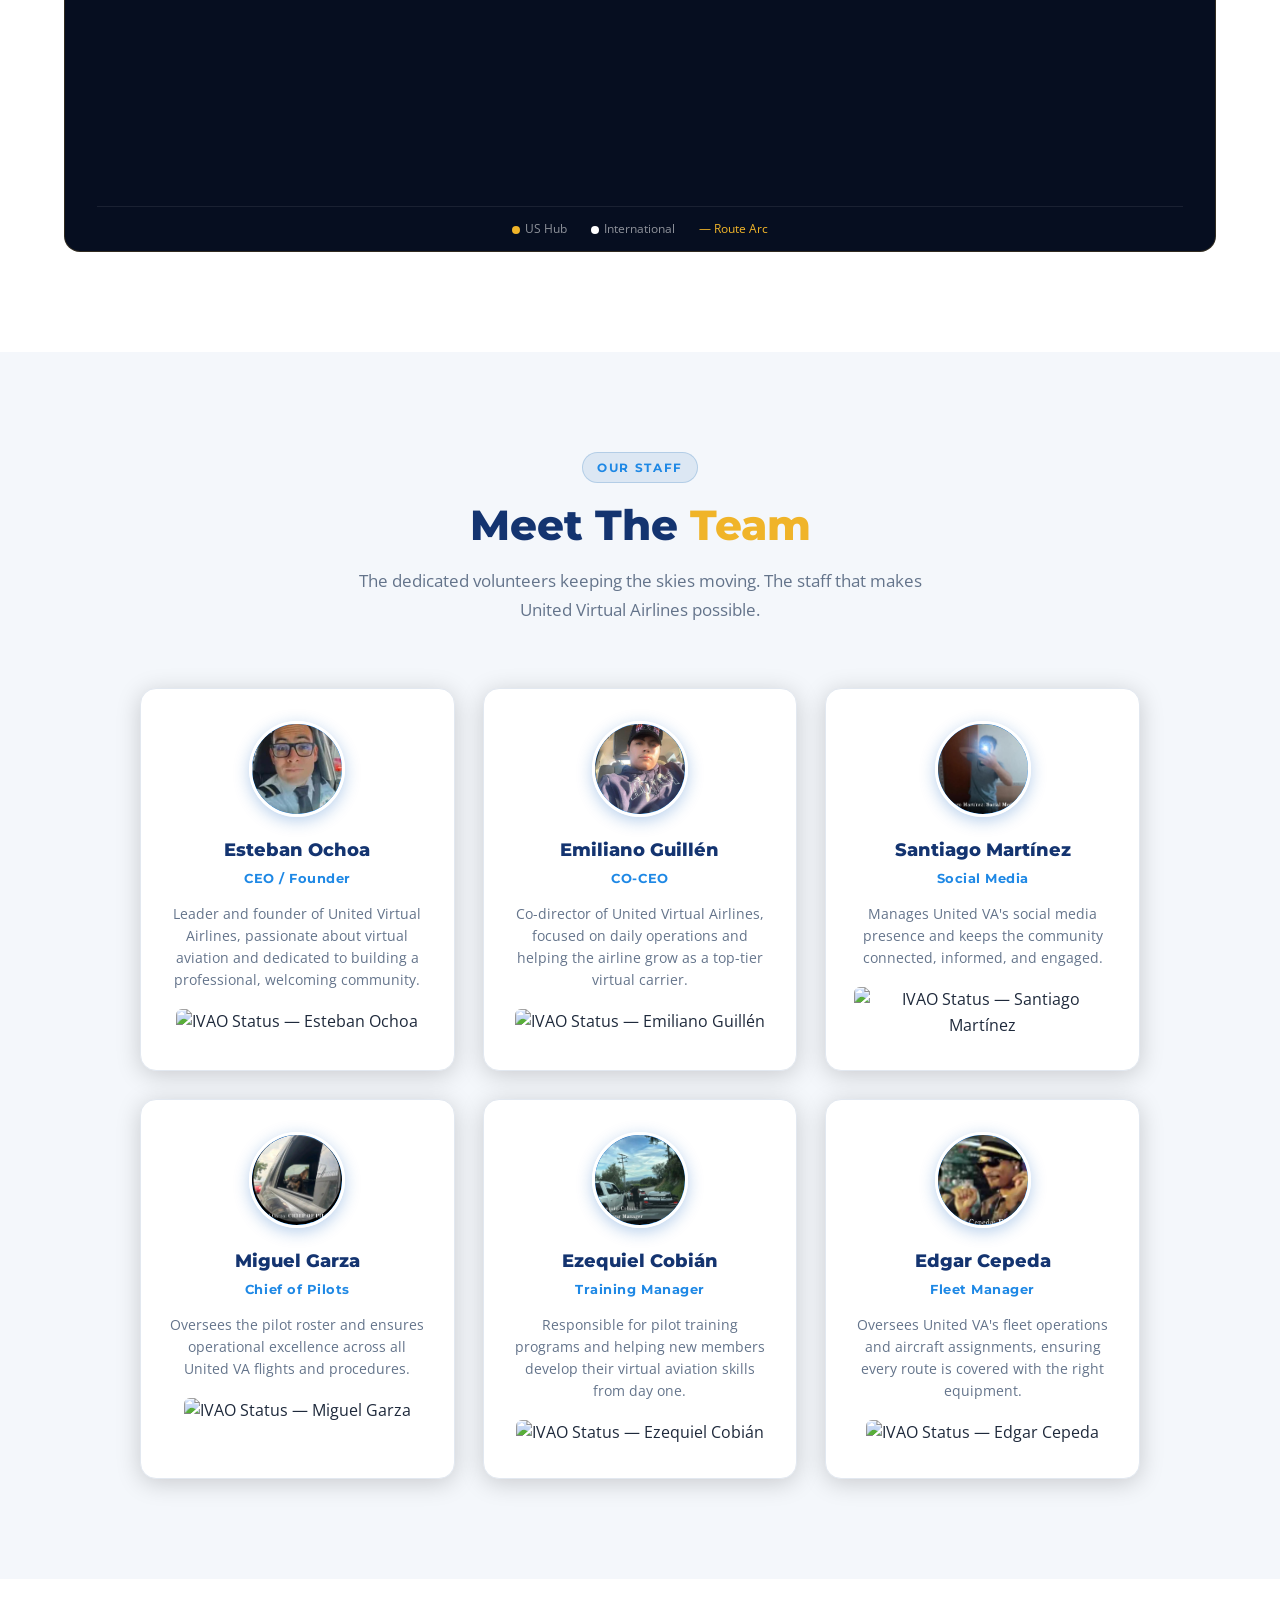
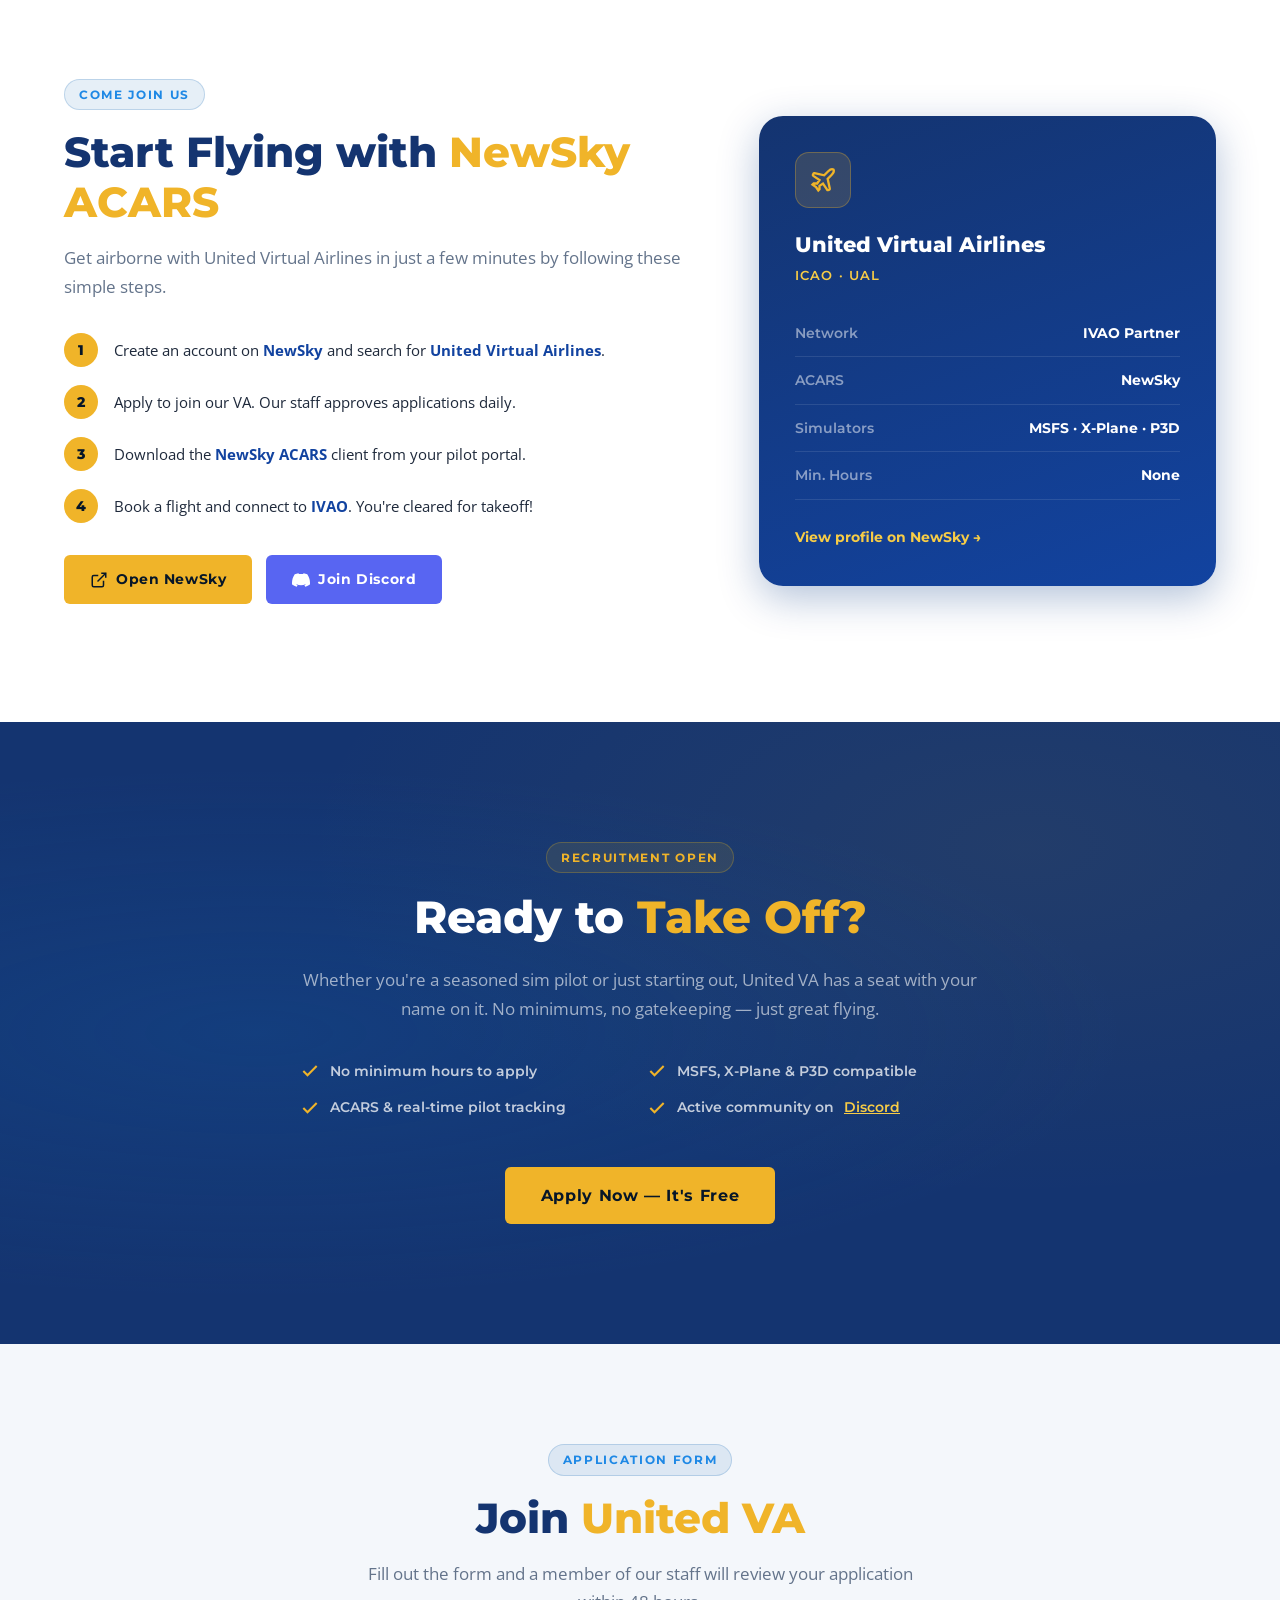
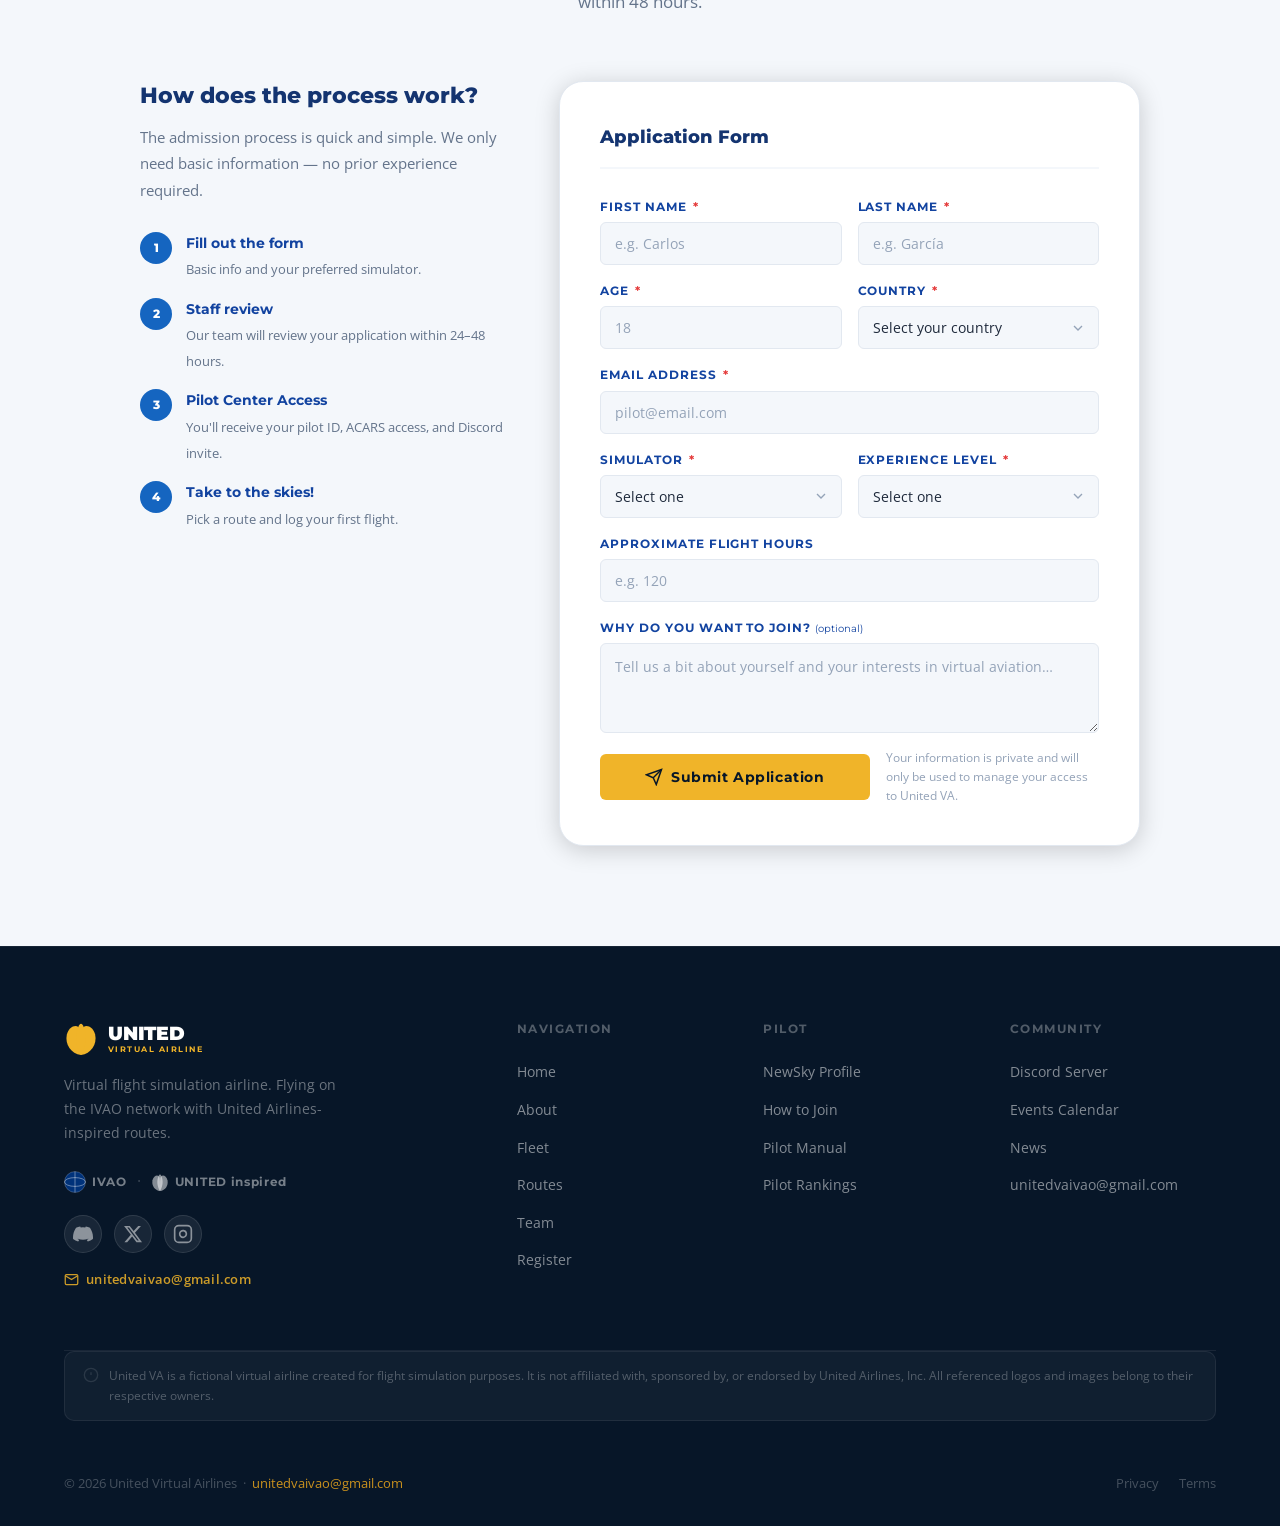
==== commit dc0f86b2: "Update index.html added key" ====
--- a/index.html
+++ b/index.html
@@ -1101,7 +1101,7 @@
           <form id="registerForm" novalidate>
 
             <!-- Web3Forms config — replace the value with your access key from web3forms.com -->
-            <input type="hidden" name="access_key" value="TU_ACCESS_KEY_AQUI">
+            <input type="hidden" name="access_key" value="febee25d-6cc0-4acc-b559-33d61d794cf7">
             <input type="hidden" name="subject" value="New Pilot Application — United VA">
             <input type="hidden" name="from_name" value="United VA Registration Form">
             <input type="hidden" name="redirect" value="false">
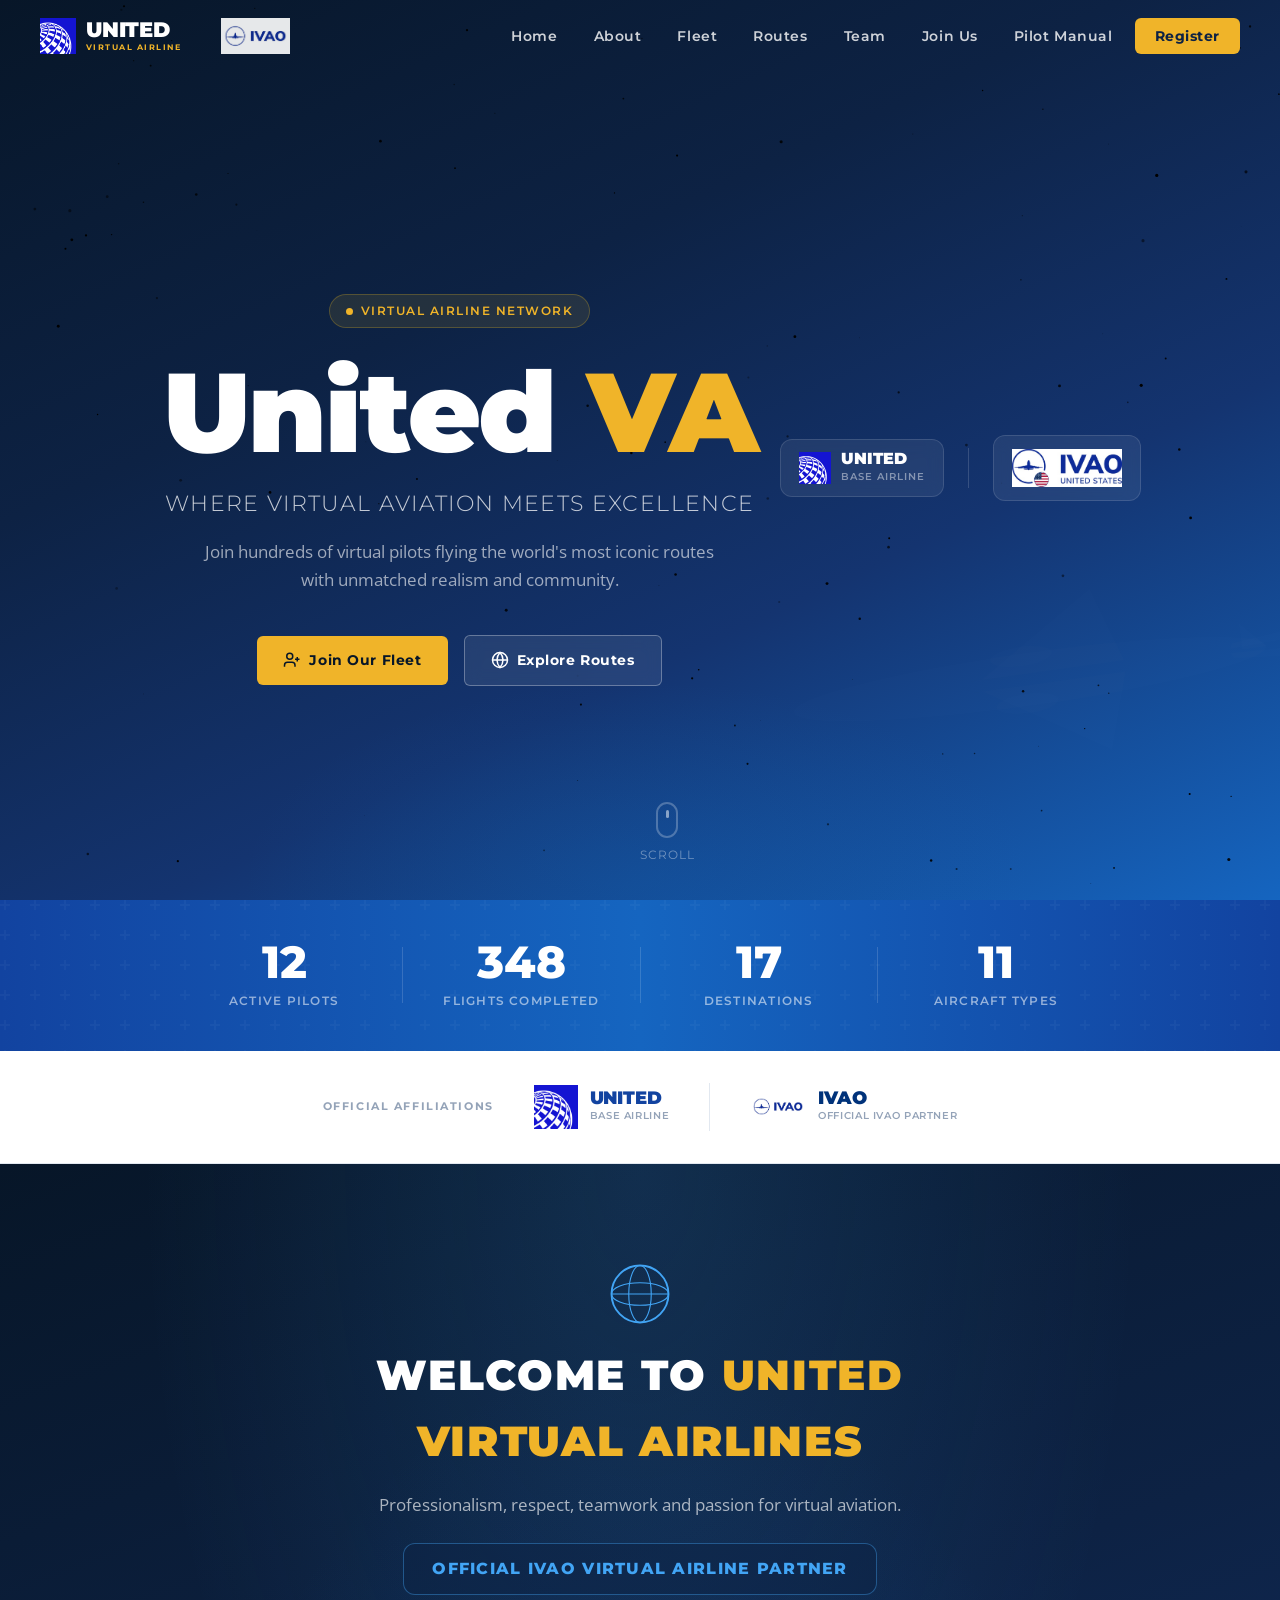
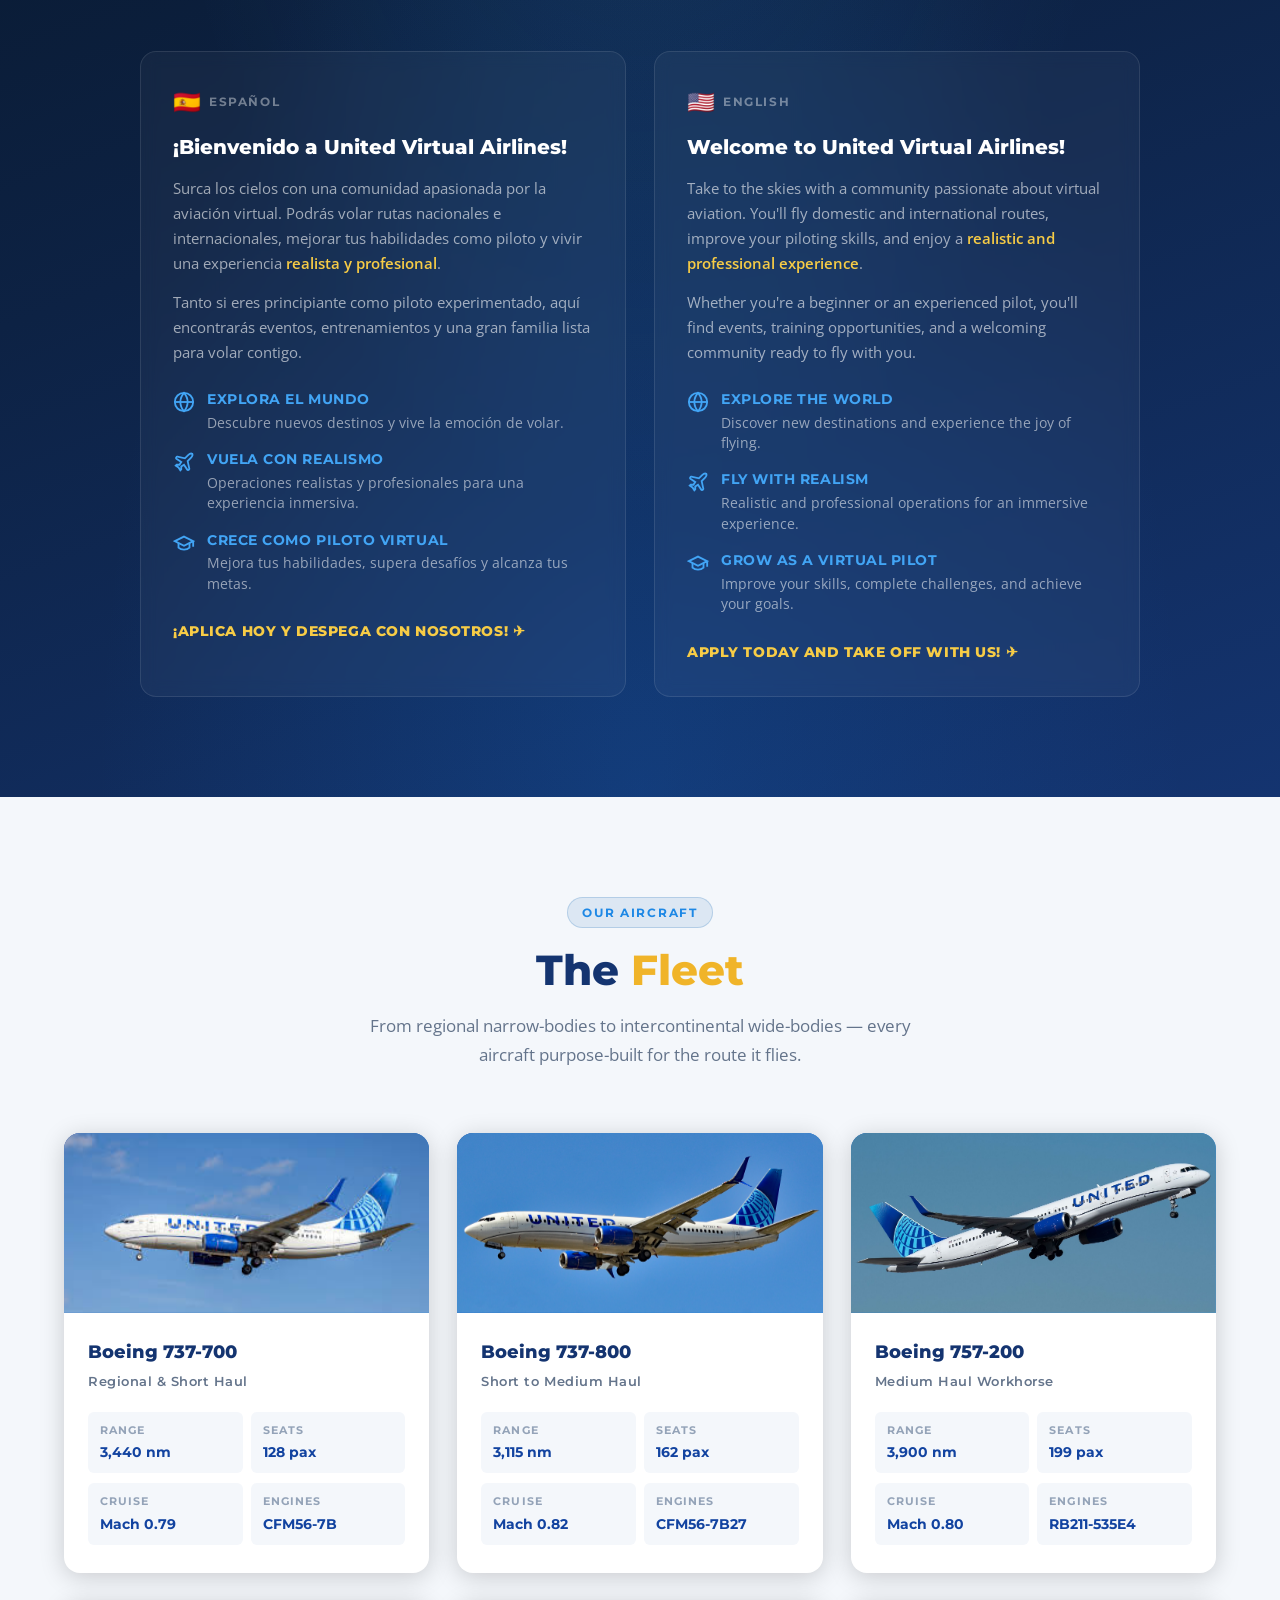
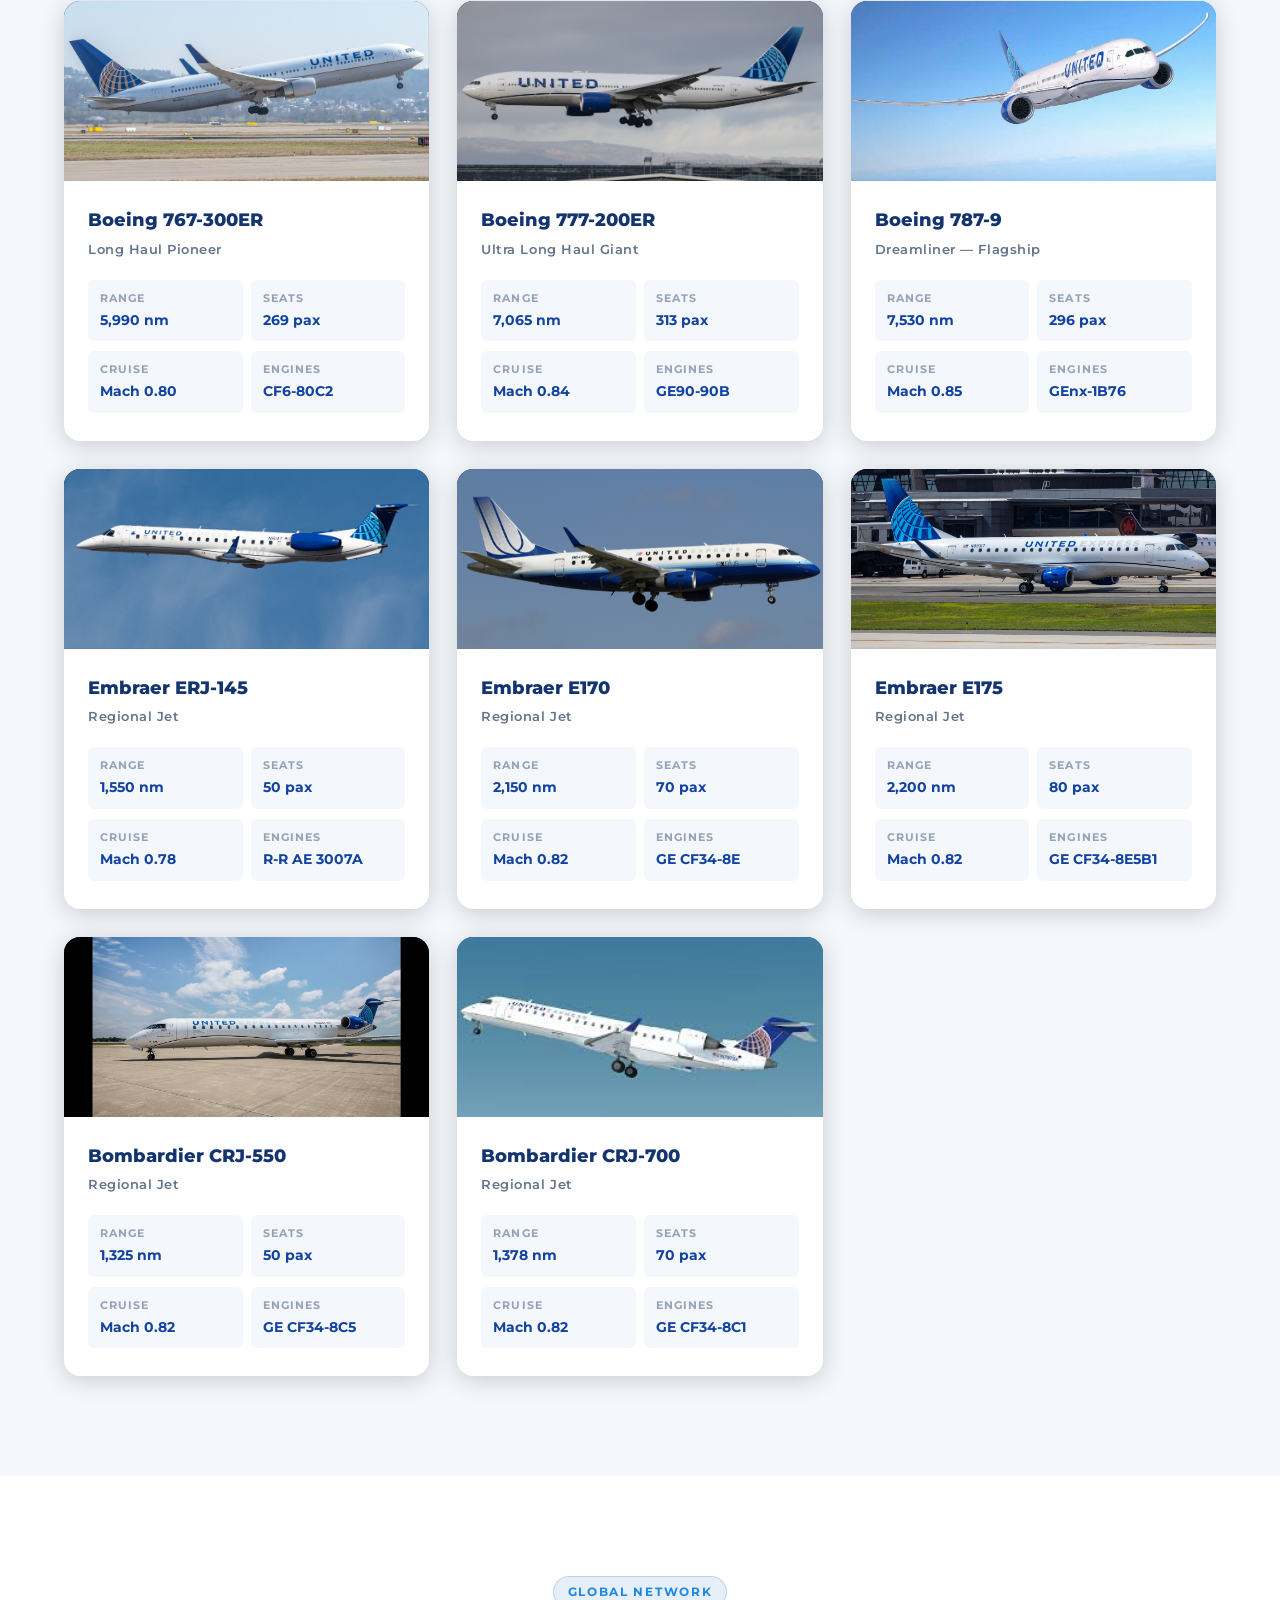
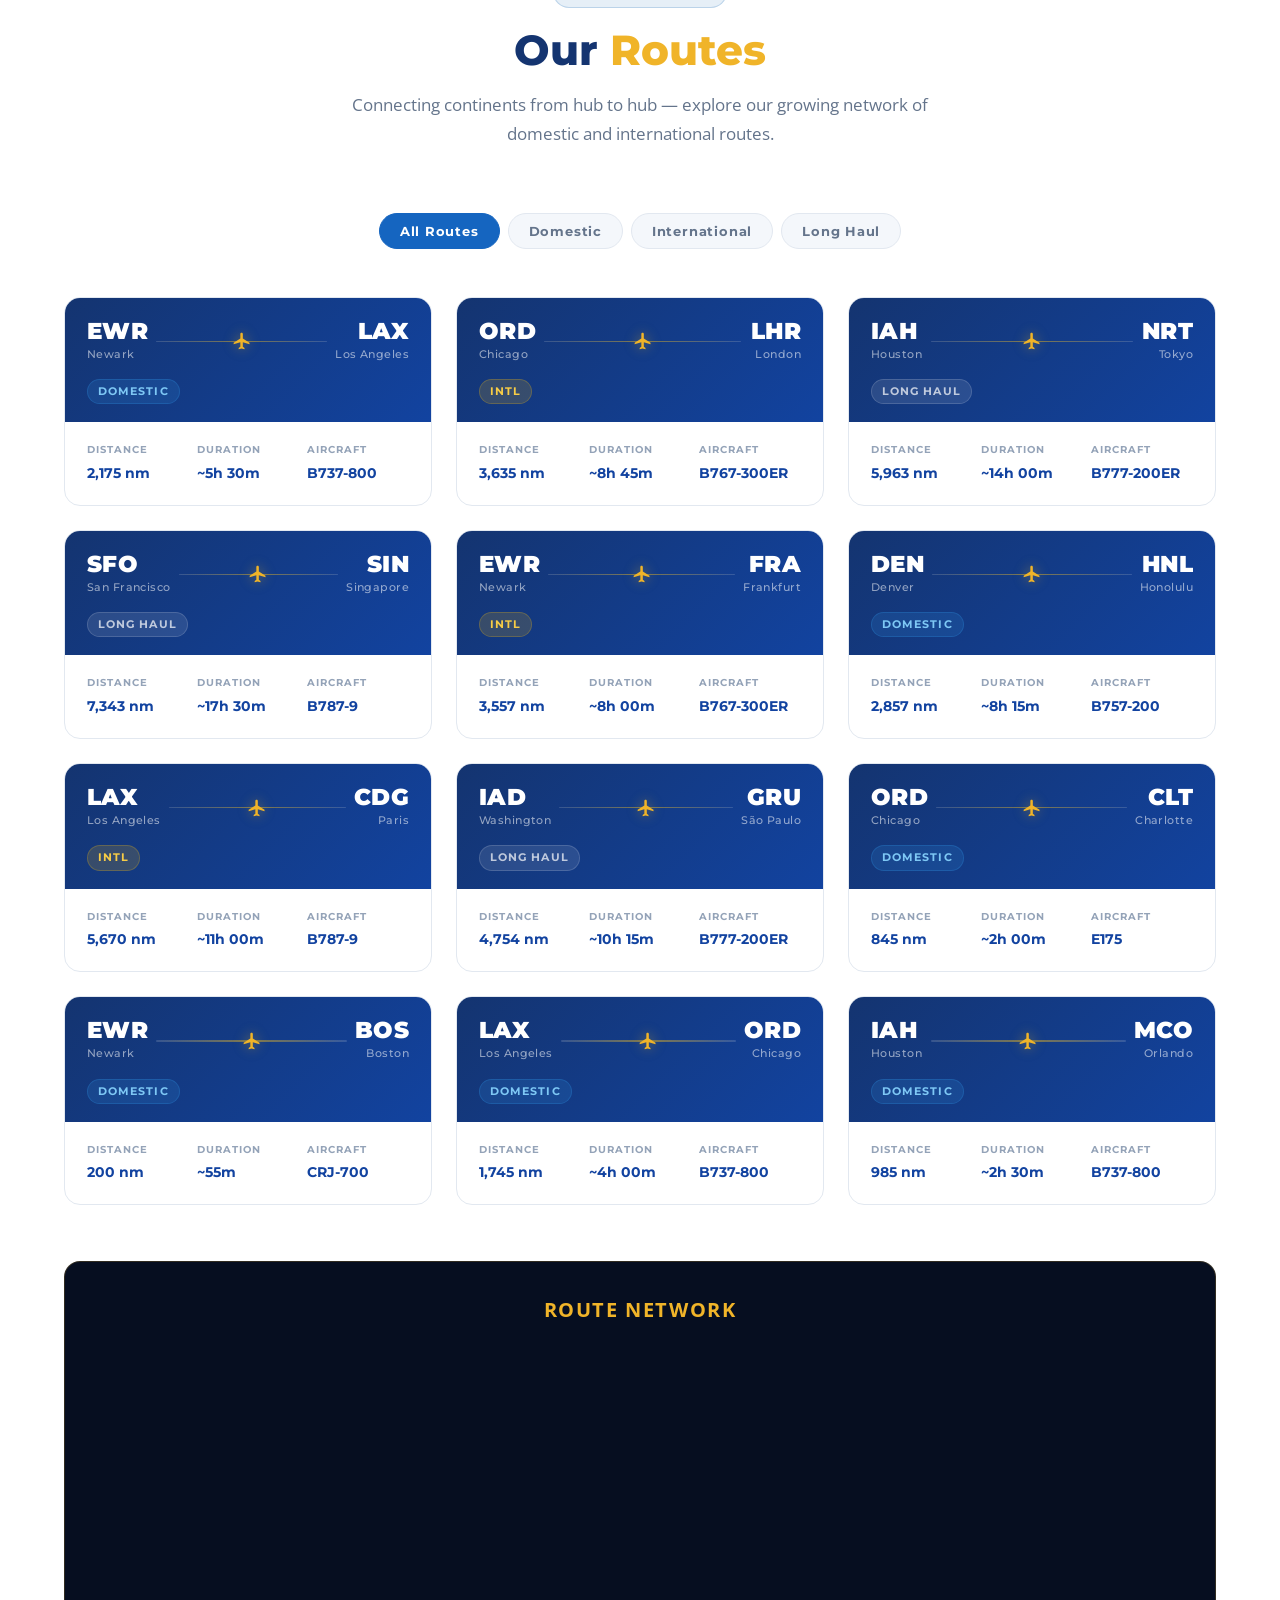
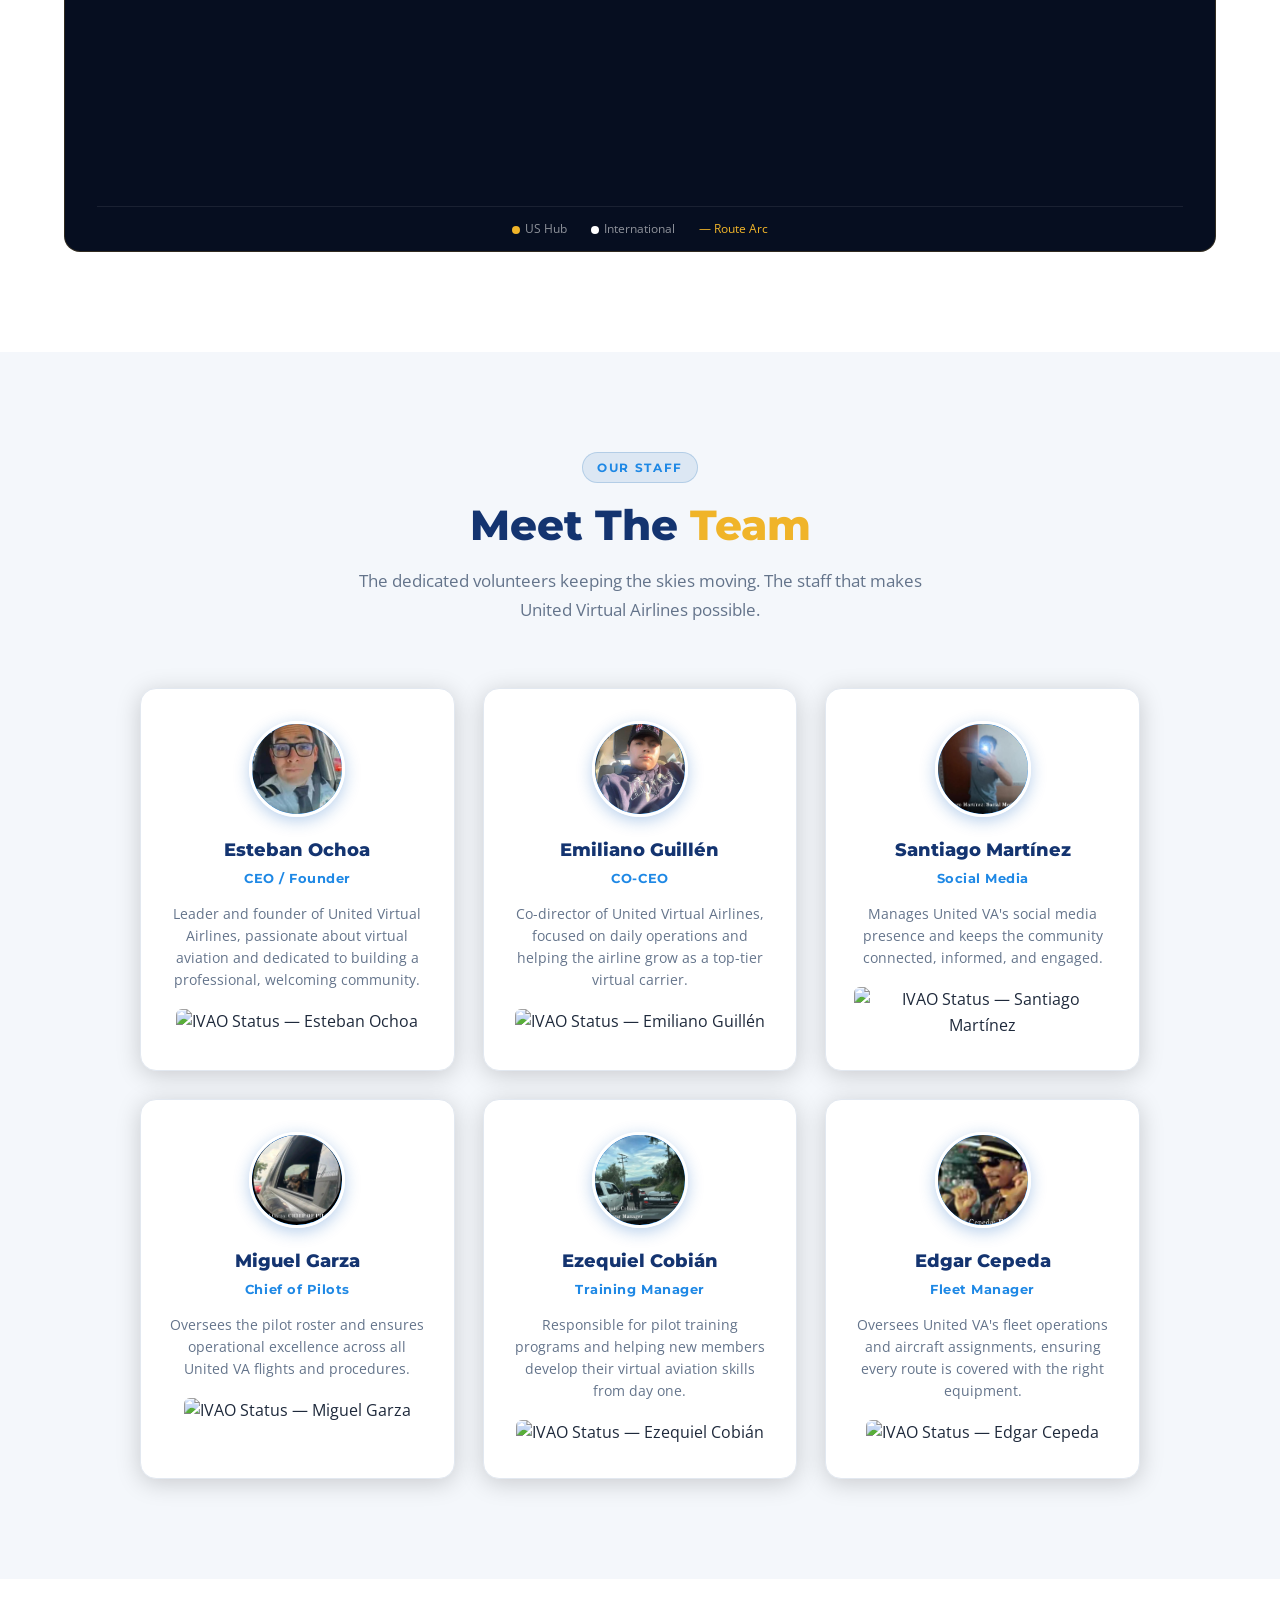
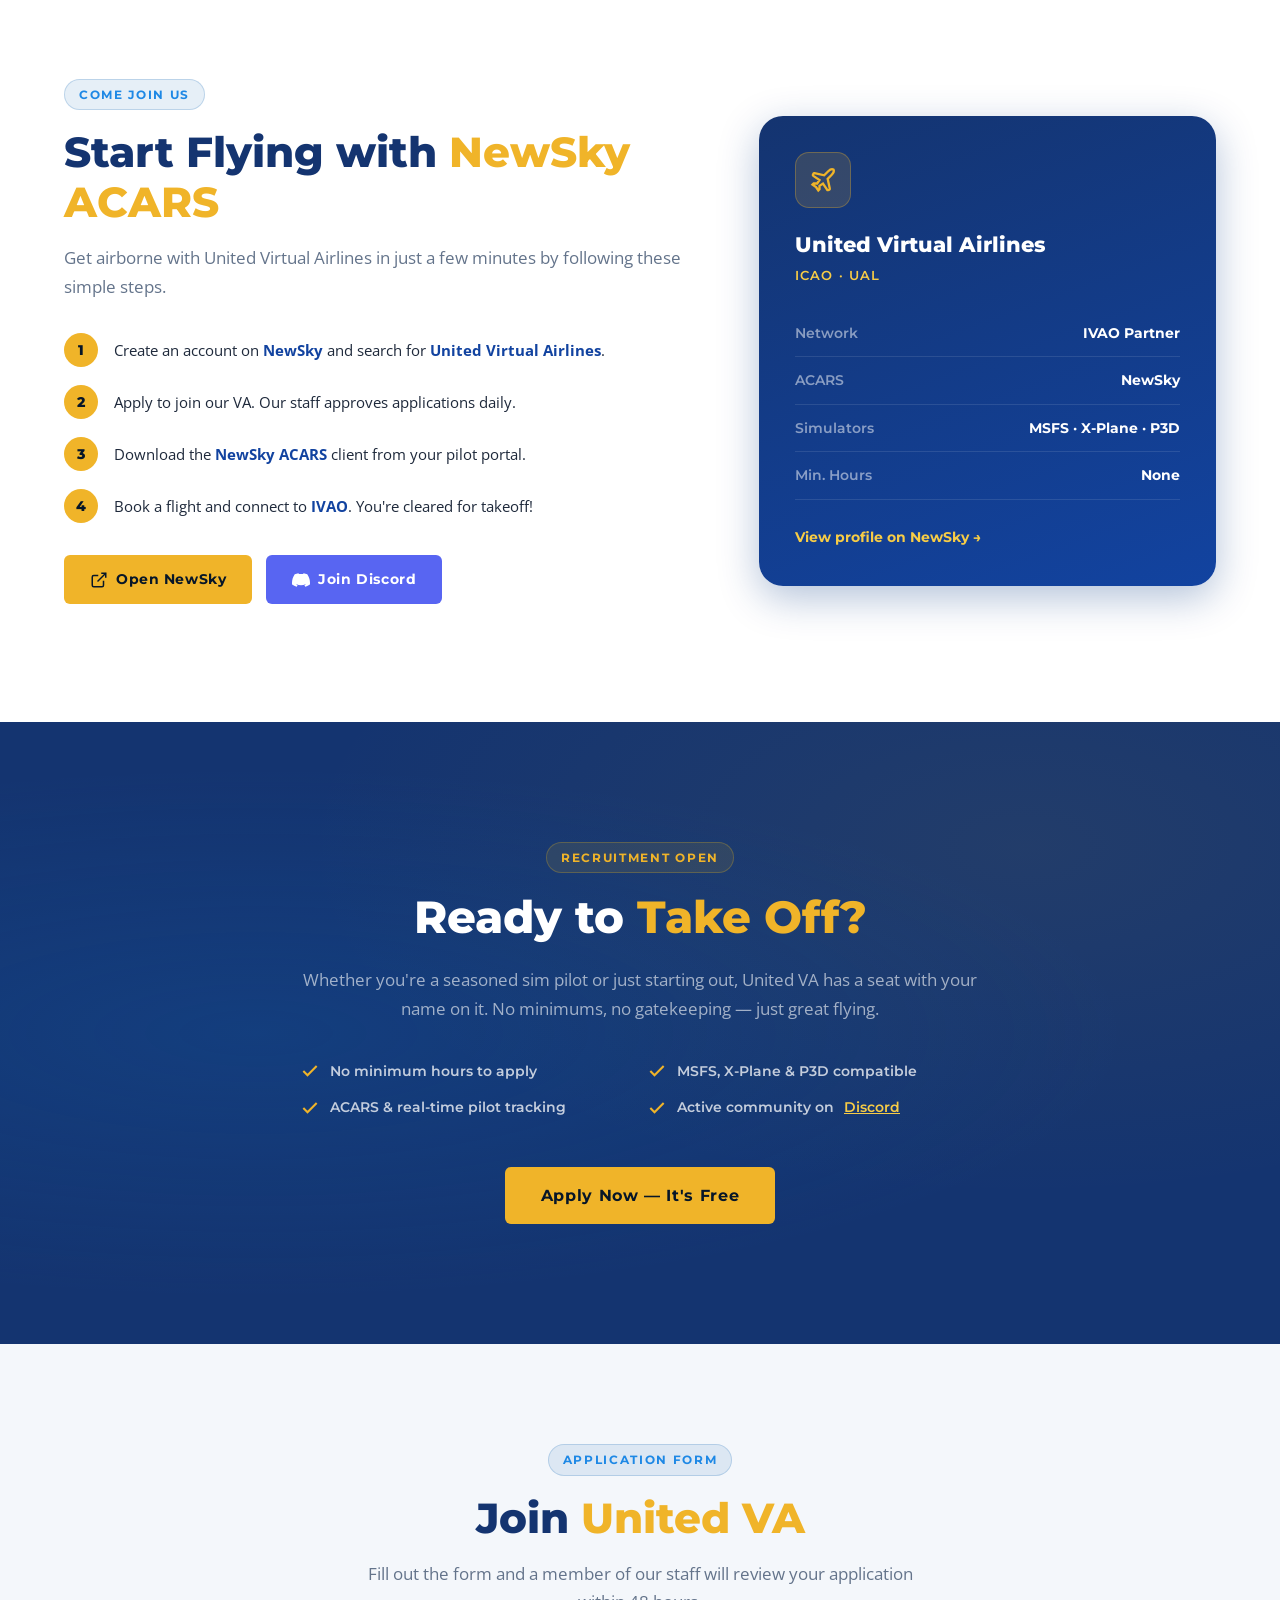
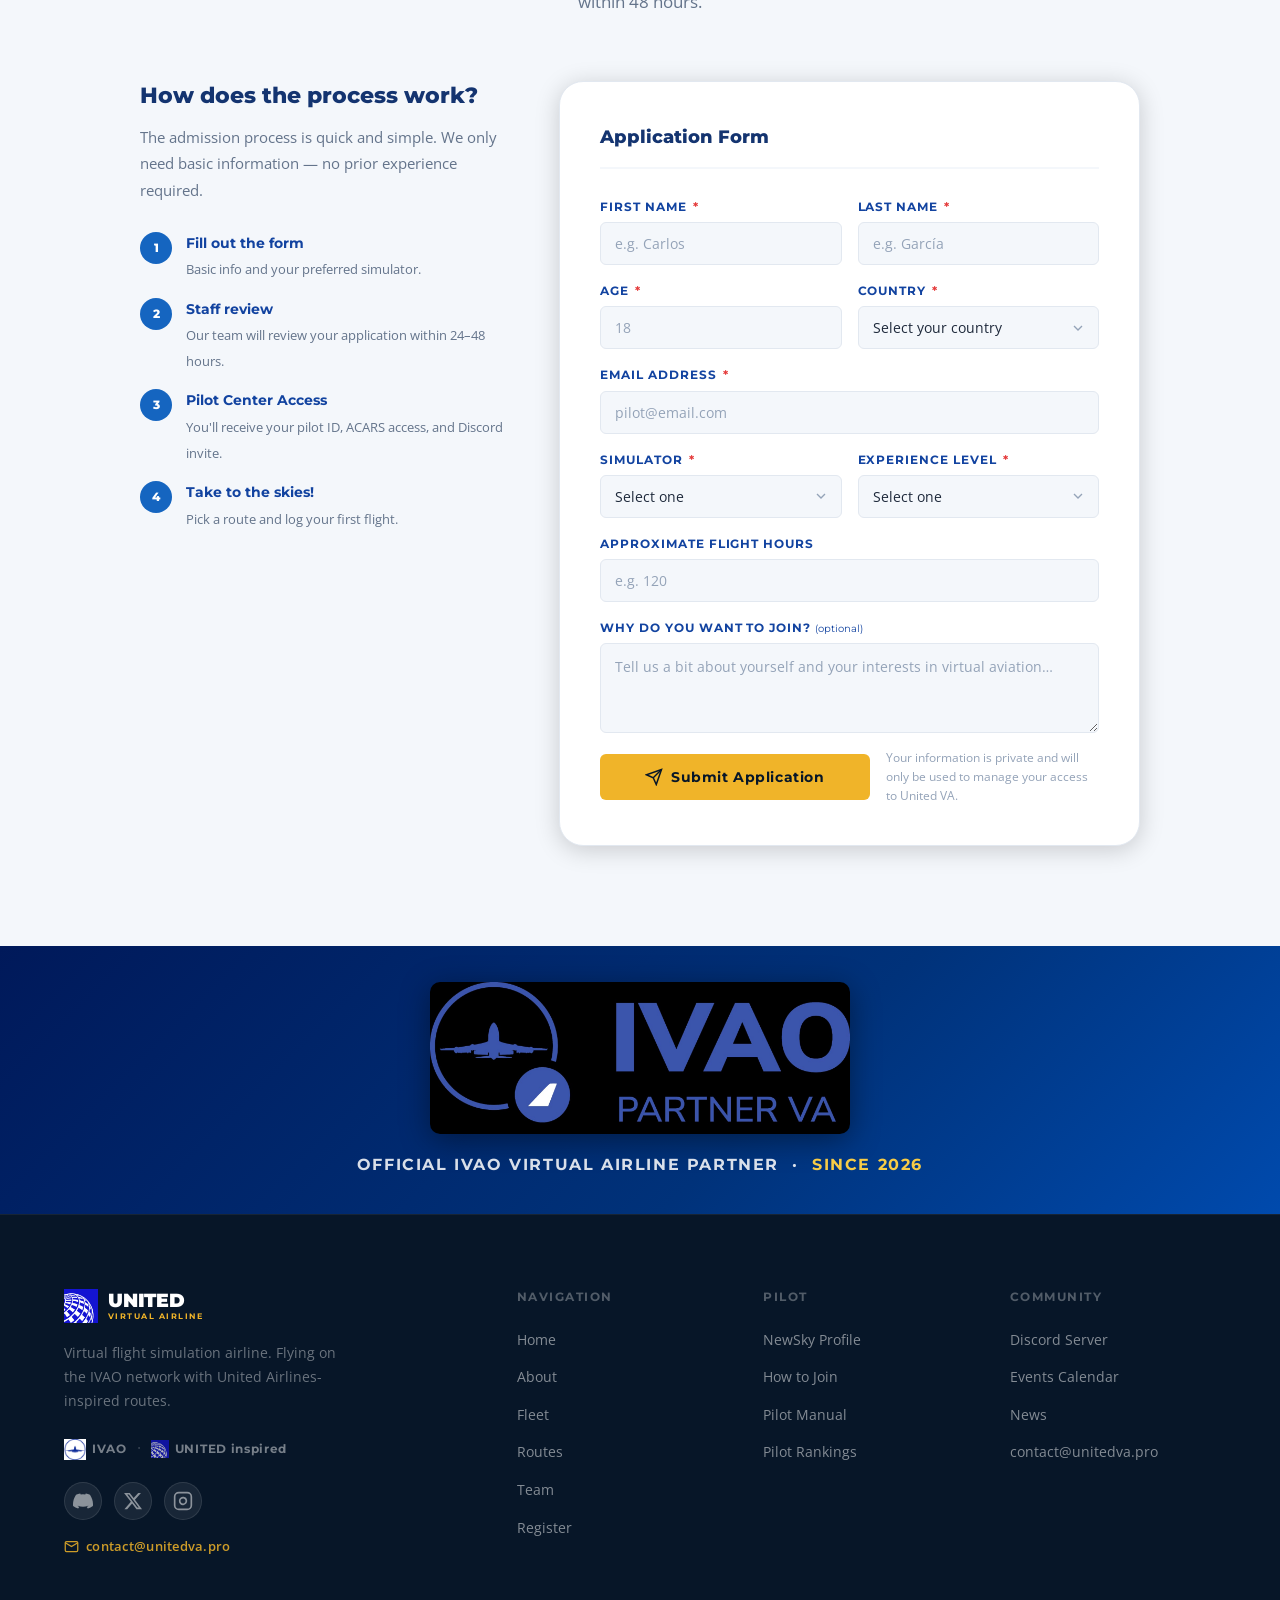
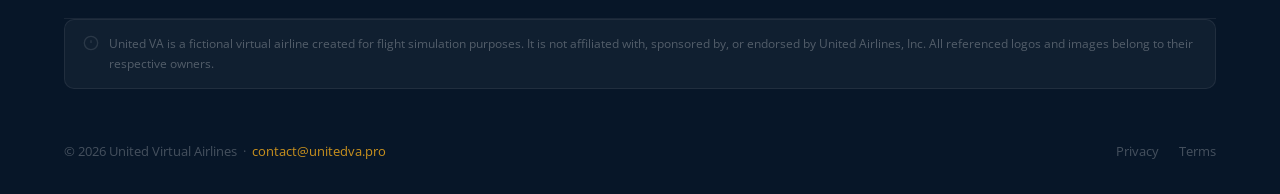
==== commit 09cf7166: "Add new aircraft images and update HTML structure for improved branding and GDPR compliance - Added " ====
--- a/index.html
+++ b/index.html
@@ -33,16 +33,7 @@
 
       <!-- IVAO badge -->
       <a href="https://ivao.aero" target="_blank" rel="noopener" class="nav-ivao-badge" aria-label="Fly on IVAO">
-        <svg viewBox="0 0 40 40" width="28" height="28" xmlns="http://www.w3.org/2000/svg">
-          <circle cx="20" cy="20" r="19" fill="#00327a"/>
-          <ellipse cx="20" cy="20" rx="19" ry="8"  fill="none" stroke="white" stroke-width="1"   opacity="0.55"/>
-          <ellipse cx="20" cy="13" rx="15" ry="5"  fill="none" stroke="white" stroke-width="0.8" opacity="0.35"/>
-          <ellipse cx="20" cy="27" rx="15" ry="5"  fill="none" stroke="white" stroke-width="0.8" opacity="0.35"/>
-          <line x1="20" y1="1"  x2="20" y2="39" stroke="white" stroke-width="1" opacity="0.55"/>
-          <line x1="1"  y1="20" x2="39" y2="20" stroke="white" stroke-width="1" opacity="0.35"/>
-          <circle cx="20" cy="20" r="19" fill="none" stroke="rgba(255,255,255,0.3)" stroke-width="1.2"/>
-        </svg>
-        <span>IVAO</span>
+        <img src="images/logos/ivao-logo.jpeg" alt="IVAO" height="36" style="object-fit:contain; width:auto;">
       </a>
 
       <button class="hamburger" id="hamburger" aria-label="Toggle navigation">
@@ -104,32 +95,16 @@
     <!-- Network badges row -->
     <div class="hero-network">
       <div class="hnet-item">
-        <svg viewBox="0 0 48 52" width="32" height="36" xmlns="http://www.w3.org/2000/svg">
-          <path d="M24 50 C10 48 1 35 4 21 C7 9 20 4 23 15 C24 20 24 35 24 50Z" fill="white" opacity="0.9"/>
-          <path d="M24 50 C38 48 47 35 44 21 C41 9 28 4 25 15 C24 20 24 35 24 50Z" fill="white" opacity="0.9"/>
-          <path d="M24 50 C16 36 15 22 20 11 C22 4 26 4 28 11 C33 22 32 36 24 50Z" fill="white" opacity="0.9"/>
-        </svg>
+        <img src="images/ua-logo.png" alt="United Airlines" width="32" height="36" style="object-fit:contain;">
         <div class="hnet-text">
           <span class="hnet-name">UNITED</span>
           <span class="hnet-sub">Base Airline</span>
         </div>
       </div>
       <div class="hnet-sep"></div>
-      <div class="hnet-item">
-        <svg viewBox="0 0 40 40" width="32" height="32" xmlns="http://www.w3.org/2000/svg">
-          <circle cx="20" cy="20" r="19" fill="rgba(255,255,255,0.12)"/>
-          <ellipse cx="20" cy="20" rx="19" ry="8"  fill="none" stroke="white" stroke-width="1.2" opacity="0.6"/>
-          <ellipse cx="20" cy="13" rx="15" ry="5"  fill="none" stroke="white" stroke-width="0.8" opacity="0.35"/>
-          <ellipse cx="20" cy="27" rx="15" ry="5"  fill="none" stroke="white" stroke-width="0.8" opacity="0.35"/>
-          <line x1="20" y1="1"  x2="20" y2="39" stroke="white" stroke-width="1.2" opacity="0.6"/>
-          <line x1="1"  y1="20" x2="39" y2="20" stroke="white" stroke-width="0.8" opacity="0.35"/>
-          <circle cx="20" cy="20" r="19" fill="none" stroke="rgba(255,255,255,0.3)" stroke-width="1.2"/>
-        </svg>
-        <div class="hnet-text">
-          <span class="hnet-name">IVAO</span>
-          <span class="hnet-sub">Official IVAO Partner</span>
-        </div>
-      </div>
+      <a href="https://us.ivao.aero/" target="_blank" rel="noopener" class="hnet-item">
+        <img src="images/logos/ivao-logo-us.jpeg" alt="IVAO Official Partner" width="110" height="44" style="object-fit:contain;">
+      </a>
     </div>
 
     <div class="hero-scroll">
@@ -169,11 +144,7 @@
       <span class="aff-label">Official Affiliations</span>
 
       <div class="aff-logo-block">
-        <svg viewBox="0 0 48 52" width="44" height="48" xmlns="http://www.w3.org/2000/svg">
-          <path d="M24 50 C10 48 1 35 4 21 C7 9 20 4 23 15 C24 20 24 35 24 50Z" fill="#1565c0"/>
-          <path d="M24 50 C38 48 47 35 44 21 C41 9 28 4 25 15 C24 20 24 35 24 50Z" fill="#1565c0"/>
-          <path d="M24 50 C16 36 15 22 20 11 C22 4 26 4 28 11 C33 22 32 36 24 50Z" fill="#1565c0"/>
-        </svg>
+        <img src="images/ua-logo.png" alt="United Airlines" width="44" height="48" style="object-fit:contain;">
         <div class="aff-logo-text">
           <span class="aff-name">UNITED</span>
           <span class="aff-desc">Base Airline</span>
@@ -183,17 +154,7 @@
       <div class="aff-divider"></div>
 
       <a href="https://ivao.aero" target="_blank" rel="noopener" class="aff-logo-block aff-link">
-        <svg viewBox="0 0 80 80" width="56" height="56" xmlns="http://www.w3.org/2000/svg">
-          <circle cx="40" cy="40" r="38" fill="#00327a"/>
-          <ellipse cx="40" cy="40" rx="38" ry="16" fill="none" stroke="white" stroke-width="1.5" opacity="0.55"/>
-          <ellipse cx="40" cy="25" rx="30" ry="9"  fill="none" stroke="white" stroke-width="1"   opacity="0.35"/>
-          <ellipse cx="40" cy="55" rx="30" ry="9"  fill="none" stroke="white" stroke-width="1"   opacity="0.35"/>
-          <line x1="40" y1="2"  x2="40" y2="78" stroke="white" stroke-width="1.5" opacity="0.55"/>
-          <line x1="2"  y1="40" x2="78" y2="40" stroke="white" stroke-width="1"   opacity="0.35"/>
-          <circle cx="40" cy="40" r="38" fill="none" stroke="rgba(255,255,255,0.3)" stroke-width="2"/>
-          <text x="40" y="46" font-family="Arial Black,Arial" font-size="17" font-weight="900"
-                fill="white" text-anchor="middle" letter-spacing="2">IVAO</text>
-        </svg>
+        <img src="images/logos/ivao-logo.jpeg" alt="IVAO" width="56" height="56" style="object-fit:contain;">
         <div class="aff-logo-text">
           <span class="aff-name ivao-name">IVAO</span>
           <span class="aff-desc">Official IVAO Partner</span>
@@ -290,16 +251,7 @@
         <div class="fleet-card reveal">
           <div class="fcard-visual vis-narrowbody">
             <div class="fcard-badge">Narrow Body</div>
-            <svg class="fcard-plane" viewBox="0 0 260 100" xmlns="http://www.w3.org/2000/svg">
-              <ellipse cx="130" cy="50" rx="105" ry="14" fill="white" opacity="0.9"/>
-              <polygon points="108,46 162,46 150,18 118,46" fill="white" opacity="0.88"/>
-              <polygon points="108,54 162,54 150,82 118,54" fill="white" opacity="0.88"/>
-              <polygon points="222,36 236,50 222,50" fill="white" opacity="0.88"/>
-              <polygon points="214,47 246,47 243,40 216,44" fill="white" opacity="0.88"/>
-              <polygon points="214,53 246,53 243,60 216,56" fill="white" opacity="0.88"/>
-              <ellipse cx="128" cy="62" rx="16" ry="5" fill="white" opacity="0.75"/>
-              <ellipse cx="128" cy="38" rx="16" ry="5" fill="white" opacity="0.75"/>
-            </svg>
+            <img class="fcard-plane-img" src="images/planes/B737.png" alt="Boeing 737-700 United Airlines" loading="lazy">
           </div>
           <div class="fcard-info">
             <h3>Boeing 737-700</h3>
@@ -317,16 +269,7 @@
         <div class="fleet-card reveal">
           <div class="fcard-visual vis-narrowbody">
             <div class="fcard-badge popular">Most Popular</div>
-            <svg class="fcard-plane" viewBox="0 0 260 100" xmlns="http://www.w3.org/2000/svg">
-              <ellipse cx="130" cy="50" rx="108" ry="14" fill="white" opacity="0.9"/>
-              <polygon points="105,46 165,46 152,16 115,46" fill="white" opacity="0.88"/>
-              <polygon points="105,54 165,54 152,84 115,54" fill="white" opacity="0.88"/>
-              <polygon points="224,34 238,50 224,50" fill="white" opacity="0.88"/>
-              <polygon points="214,47 248,47 245,39 216,44" fill="white" opacity="0.88"/>
-              <polygon points="214,53 248,53 245,61 216,56" fill="white" opacity="0.88"/>
-              <ellipse cx="130" cy="63" rx="17" ry="5" fill="white" opacity="0.75"/>
-              <ellipse cx="130" cy="37" rx="17" ry="5" fill="white" opacity="0.75"/>
-            </svg>
+            <img class="fcard-plane-img" src="images/planes/b737-800.jpg" alt="Boeing 737-800 United Airlines" loading="lazy">
           </div>
           <div class="fcard-info">
             <h3>Boeing 737-800</h3>
@@ -344,16 +287,7 @@
         <div class="fleet-card reveal">
           <div class="fcard-visual vis-757">
             <div class="fcard-badge">Narrow Body</div>
-            <svg class="fcard-plane" viewBox="0 0 260 100" xmlns="http://www.w3.org/2000/svg">
-              <ellipse cx="130" cy="50" rx="110" ry="13" fill="white" opacity="0.9"/>
-              <polygon points="102,46 168,46 154,14 112,46" fill="white" opacity="0.88"/>
-              <polygon points="102,54 168,54 154,86 112,54" fill="white" opacity="0.88"/>
-              <polygon points="225,33 240,50 225,50" fill="white" opacity="0.88"/>
-              <polygon points="213,47 250,47 246,38 215,44" fill="white" opacity="0.88"/>
-              <polygon points="213,53 250,53 246,62 215,56" fill="white" opacity="0.88"/>
-              <ellipse cx="128" cy="63" rx="18" ry="5" fill="white" opacity="0.75"/>
-              <ellipse cx="128" cy="37" rx="18" ry="5" fill="white" opacity="0.75"/>
-            </svg>
+            <img class="fcard-plane-img" src="images/planes/b757-200.jpg" alt="Boeing 757-200 United Airlines" loading="lazy">
           </div>
           <div class="fcard-info">
             <h3>Boeing 757-200</h3>
@@ -371,16 +305,7 @@
         <div class="fleet-card reveal">
           <div class="fcard-visual vis-widebody">
             <div class="fcard-badge">Wide Body</div>
-            <svg class="fcard-plane" viewBox="0 0 260 100" xmlns="http://www.w3.org/2000/svg">
-              <ellipse cx="130" cy="50" rx="106" ry="17" fill="white" opacity="0.9"/>
-              <polygon points="100,45 166,45 148,10 112,45" fill="white" opacity="0.88"/>
-              <polygon points="100,55 166,55 148,90 112,55" fill="white" opacity="0.88"/>
-              <polygon points="222,31 238,50 222,50" fill="white" opacity="0.88"/>
-              <polygon points="210,46 250,46 247,36 212,43" fill="white" opacity="0.88"/>
-              <polygon points="210,54 250,54 247,64 212,57" fill="white" opacity="0.88"/>
-              <ellipse cx="126" cy="66" rx="20" ry="6" fill="white" opacity="0.75"/>
-              <ellipse cx="126" cy="34" rx="20" ry="6" fill="white" opacity="0.75"/>
-            </svg>
+            <img class="fcard-plane-img" src="images/planes/b767-300er.jpg" alt="Boeing 767-300ER United Airlines" loading="lazy">
           </div>
           <div class="fcard-info">
             <h3>Boeing 767-300ER</h3>
@@ -398,16 +323,7 @@
         <div class="fleet-card reveal">
           <div class="fcard-visual vis-triple7">
             <div class="fcard-badge">Wide Body</div>
-            <svg class="fcard-plane" viewBox="0 0 260 100" xmlns="http://www.w3.org/2000/svg">
-              <ellipse cx="130" cy="50" rx="108" ry="17" fill="white" opacity="0.9"/>
-              <polygon points="96,44 168,44 146,6 110,44" fill="white" opacity="0.88"/>
-              <polygon points="96,56 168,56 146,94 110,56" fill="white" opacity="0.88"/>
-              <polygon points="222,29 240,50 222,50" fill="white" opacity="0.88"/>
-              <polygon points="208,46 252,46 249,34 210,42" fill="white" opacity="0.88"/>
-              <polygon points="208,54 252,54 249,66 210,58" fill="white" opacity="0.88"/>
-              <ellipse cx="122" cy="67" rx="22" ry="7" fill="white" opacity="0.75"/>
-              <ellipse cx="122" cy="33" rx="22" ry="7" fill="white" opacity="0.75"/>
-            </svg>
+            <img class="fcard-plane-img" src="images/planes/b777-200er.jpg" alt="Boeing 777-200ER United Airlines" loading="lazy">
           </div>
           <div class="fcard-info">
             <h3>Boeing 777-200ER</h3>
@@ -425,18 +341,7 @@
         <div class="fleet-card reveal">
           <div class="fcard-visual vis-dreamliner">
             <div class="fcard-badge flagship">Flagship</div>
-            <svg class="fcard-plane" viewBox="0 0 260 100" xmlns="http://www.w3.org/2000/svg">
-              <ellipse cx="130" cy="50" rx="107" ry="16" fill="white" opacity="0.9"/>
-              <polygon points="98,44 166,44 144,8 112,44" fill="white" opacity="0.88"/>
-              <polygon points="98,56 166,56 144,92 112,56" fill="white" opacity="0.88"/>
-              <line x1="144" y1="8"  x2="140" y2="2"  stroke="white" stroke-width="2.5" stroke-linecap="round" opacity="0.88"/>
-              <line x1="144" y1="92" x2="140" y2="98" stroke="white" stroke-width="2.5" stroke-linecap="round" opacity="0.88"/>
-              <polygon points="223,30 240,50 223,50" fill="white" opacity="0.88"/>
-              <polygon points="210,46 250,46 248,36 212,43" fill="white" opacity="0.88"/>
-              <polygon points="210,54 250,54 248,64 212,57" fill="white" opacity="0.88"/>
-              <ellipse cx="124" cy="66" rx="21" ry="6" fill="white" opacity="0.75"/>
-              <ellipse cx="124" cy="34" rx="21" ry="6" fill="white" opacity="0.75"/>
-            </svg>
+            <img class="fcard-plane-img" src="images/planes/b787-9.jpg" alt="Boeing 787-9 Dreamliner United Airlines" loading="lazy">
           </div>
           <div class="fcard-info">
             <h3>Boeing 787-9</h3>
@@ -454,16 +359,7 @@
         <div class="fleet-card reveal">
           <div class="fcard-visual vis-regional">
             <div class="fcard-badge">Regional</div>
-            <svg class="fcard-plane" viewBox="0 0 260 100" xmlns="http://www.w3.org/2000/svg">
-              <ellipse cx="130" cy="50" rx="100" ry="10" fill="white" opacity="0.9"/>
-              <polygon points="112,45 156,45 143,22 122,45" fill="white" opacity="0.88"/>
-              <polygon points="112,55 156,55 143,78 122,55" fill="white" opacity="0.88"/>
-              <polygon points="217,38 228,50 217,50" fill="white" opacity="0.88"/>
-              <polygon points="208,47 230,47 227,41 210,44" fill="white" opacity="0.88"/>
-              <polygon points="208,53 230,53 227,59 210,56" fill="white" opacity="0.88"/>
-              <ellipse cx="203" cy="44" rx="11" ry="3" fill="white" opacity="0.75"/>
-              <ellipse cx="203" cy="56" rx="11" ry="3" fill="white" opacity="0.75"/>
-            </svg>
+            <img class="fcard-plane-img" src="images/planes/erj-145.jpg" alt="Embraer ERJ-145 United Express" loading="lazy">
           </div>
           <div class="fcard-info">
             <h3>Embraer ERJ-145</h3>
@@ -481,16 +377,7 @@
         <div class="fleet-card reveal">
           <div class="fcard-visual vis-regional">
             <div class="fcard-badge">Regional</div>
-            <svg class="fcard-plane" viewBox="0 0 260 100" xmlns="http://www.w3.org/2000/svg">
-              <ellipse cx="130" cy="50" rx="97" ry="11" fill="white" opacity="0.9"/>
-              <polygon points="108,45 162,45 148,20 118,45" fill="white" opacity="0.88"/>
-              <polygon points="108,55 162,55 148,80 118,55" fill="white" opacity="0.88"/>
-              <polygon points="217,37 229,50 217,50" fill="white" opacity="0.88"/>
-              <polygon points="208,47 233,47 230,40 210,44" fill="white" opacity="0.88"/>
-              <polygon points="208,53 233,53 230,60 210,56" fill="white" opacity="0.88"/>
-              <ellipse cx="128" cy="58" rx="13" ry="3.5" fill="white" opacity="0.75"/>
-              <ellipse cx="128" cy="42" rx="13" ry="3.5" fill="white" opacity="0.75"/>
-            </svg>
+            <img class="fcard-plane-img" src="images/planes/e170.jpg" alt="Embraer E170 United Express" loading="lazy">
           </div>
           <div class="fcard-info">
             <h3>Embraer E170</h3>
@@ -508,16 +395,7 @@
         <div class="fleet-card reveal">
           <div class="fcard-visual vis-regional">
             <div class="fcard-badge">Regional</div>
-            <svg class="fcard-plane" viewBox="0 0 260 100" xmlns="http://www.w3.org/2000/svg">
-              <ellipse cx="130" cy="50" rx="98" ry="11" fill="white" opacity="0.9"/>
-              <polygon points="106,45 164,45 149,18 116,45" fill="white" opacity="0.88"/>
-              <polygon points="106,55 164,55 149,82 116,55" fill="white" opacity="0.88"/>
-              <polygon points="217,37 229,50 217,50" fill="white" opacity="0.88"/>
-              <polygon points="208,47 234,47 231,39 210,43" fill="white" opacity="0.88"/>
-              <polygon points="208,53 234,53 231,61 210,57" fill="white" opacity="0.88"/>
-              <ellipse cx="127" cy="59" rx="14" ry="3.5" fill="white" opacity="0.75"/>
-              <ellipse cx="127" cy="41" rx="14" ry="3.5" fill="white" opacity="0.75"/>
-            </svg>
+            <img class="fcard-plane-img" src="images/planes/e175.jpg" alt="Embraer E175 United Express" loading="lazy">
           </div>
           <div class="fcard-info">
             <h3>Embraer E175</h3>
@@ -535,16 +413,7 @@
         <div class="fleet-card reveal">
           <div class="fcard-visual vis-regional">
             <div class="fcard-badge">Regional</div>
-            <svg class="fcard-plane" viewBox="0 0 260 100" xmlns="http://www.w3.org/2000/svg">
-              <ellipse cx="130" cy="50" rx="102" ry="9" fill="white" opacity="0.9"/>
-              <polygon points="114,45 152,45 141,24 124,45" fill="white" opacity="0.88"/>
-              <polygon points="114,55 152,55 141,76 124,55" fill="white" opacity="0.88"/>
-              <polygon points="218,39 228,50 218,50" fill="white" opacity="0.88"/>
-              <polygon points="209,47 229,47 226,41 211,44" fill="white" opacity="0.88"/>
-              <polygon points="209,53 229,53 226,59 211,56" fill="white" opacity="0.88"/>
-              <ellipse cx="204" cy="44" rx="10" ry="3" fill="white" opacity="0.75"/>
-              <ellipse cx="204" cy="56" rx="10" ry="3" fill="white" opacity="0.75"/>
-            </svg>
+            <img class="fcard-plane-img" src="images/planes/crj-550.jpg" alt="Bombardier CRJ-550 United Express" loading="lazy">
           </div>
           <div class="fcard-info">
             <h3>Bombardier CRJ-550</h3>
@@ -562,16 +431,7 @@
         <div class="fleet-card reveal">
           <div class="fcard-visual vis-regional">
             <div class="fcard-badge">Regional</div>
-            <svg class="fcard-plane" viewBox="0 0 260 100" xmlns="http://www.w3.org/2000/svg">
-              <ellipse cx="130" cy="50" rx="101" ry="10" fill="white" opacity="0.9"/>
-              <polygon points="112,45 155,45 143,23 122,45" fill="white" opacity="0.88"/>
-              <polygon points="112,55 155,55 143,77 122,55" fill="white" opacity="0.88"/>
-              <polygon points="218,38 228,50 218,50" fill="white" opacity="0.88"/>
-              <polygon points="208,47 231,47 228,40 210,44" fill="white" opacity="0.88"/>
-              <polygon points="208,53 231,53 228,60 210,56" fill="white" opacity="0.88"/>
-              <ellipse cx="203" cy="44" rx="11" ry="3" fill="white" opacity="0.75"/>
-              <ellipse cx="203" cy="56" rx="11" ry="3" fill="white" opacity="0.75"/>
-            </svg>
+            <img class="fcard-plane-img" src="images/planes/CRJ.png" alt="Bombardier CRJ-700 United Express" loading="lazy">
           </div>
           <div class="fcard-info">
             <h3>Bombardier CRJ-700</h3>
@@ -999,7 +859,7 @@
           </div>
 
           <div class="newsky-btns">
-            <a href="https://newsky.app/airline/uea/info" target="_blank" rel="noopener" class="btn btn-gold">
+            <a href="https://newsky.app/airline/ual/info" target="_blank" rel="noopener" class="btn btn-gold">
               <svg width="18" height="18" viewBox="0 0 24 24" fill="none" stroke="currentColor" stroke-width="2"><path d="M18 13v6a2 2 0 0 1-2 2H5a2 2 0 0 1-2-2V8a2 2 0 0 1 2-2h6"/><polyline points="15 3 21 3 21 9"/><line x1="10" y1="14" x2="21" y2="3"/></svg>
               Open NewSky
             </a>
@@ -1200,6 +1060,16 @@
     </div>
   </section>
 
+  <!-- ─── IVAO PARTNER BANNER ─── -->
+  <div class="ivao-partner-banner">
+    <div class="ivao-partner-inner">
+      <a href="https://ivao.aero" target="_blank" rel="noopener">
+        <img class="ivao-banner-img" src="images/logos/ivao-partner.jpeg" alt="IVAO — Virtual Airline Partner" loading="lazy">
+      </a>
+      <p class="ivao-partner-tagline">Official IVAO Virtual Airline Partner &nbsp;·&nbsp; <strong>Since 2026</strong></p>
+    </div>
+  </div>
+
   <!-- ─── FOOTER ─── -->
   <footer class="footer">
     <div class="container">
@@ -1208,11 +1078,7 @@
         <!-- Brand -->
         <div class="footer-brand">
           <a href="#home" class="footer-logo">
-            <svg viewBox="0 0 48 52" width="34" height="38" xmlns="http://www.w3.org/2000/svg">
-              <path d="M24 50 C10 48 1 35 4 21 C7 9 20 4 23 15 C24 20 24 35 24 50Z" fill="#f0b429"/>
-              <path d="M24 50 C38 48 47 35 44 21 C41 9 28 4 25 15 C24 20 24 35 24 50Z" fill="#f0b429"/>
-              <path d="M24 50 C16 36 15 22 20 11 C22 4 26 4 28 11 C33 22 32 36 24 50Z" fill="#f0b429"/>
-            </svg>
+            <img src="images/ua-logo.png" alt="United Airlines" width="34" height="38" style="object-fit:contain;">
             <div class="logo-text-group">
               <span class="logo-airline footer-airline">UNITED</span>
               <span class="logo-va-tag">VIRTUAL AIRLINE</span>
@@ -1222,21 +1088,12 @@
 
           <div class="footer-affiliations">
             <a href="https://ivao.aero" target="_blank" rel="noopener" class="footer-aff-badge" title="Fly on IVAO">
-              <svg viewBox="0 0 40 40" width="22" height="22" xmlns="http://www.w3.org/2000/svg">
-                <circle cx="20" cy="20" r="19" fill="#00327a"/>
-                <ellipse cx="20" cy="20" rx="19" ry="8"  fill="none" stroke="white" stroke-width="1.2" opacity="0.6"/>
-                <line x1="20" y1="1" x2="20" y2="39" stroke="white" stroke-width="1.2" opacity="0.6"/>
-                <circle cx="20" cy="20" r="19" fill="none" stroke="rgba(255,255,255,0.3)" stroke-width="1.2"/>
-              </svg>
+              <img src="images/logos/ivao-circle.png" alt="IVAO" width="22" height="22" style="object-fit:contain;">
               <span>IVAO</span>
             </a>
             <span class="footer-aff-sep">·</span>
             <div class="footer-aff-badge" title="United Airlines inspired">
-              <svg viewBox="0 0 48 52" width="18" height="20" xmlns="http://www.w3.org/2000/svg">
-                <path d="M24 50 C10 48 1 35 4 21 C7 9 20 4 23 15 C24 20 24 35 24 50Z" fill="rgba(255,255,255,0.5)"/>
-                <path d="M24 50 C38 48 47 35 44 21 C41 9 28 4 25 15 C24 20 24 35 24 50Z" fill="rgba(255,255,255,0.5)"/>
-                <path d="M24 50 C16 36 15 22 20 11 C22 4 26 4 28 11 C33 22 32 36 24 50Z" fill="rgba(255,255,255,0.5)"/>
-              </svg>
+              <img src="images/ua-logo.png" alt="United Airlines" width="18" height="20" style="object-fit:contain; opacity:0.7;">
               <span>UNITED inspired</span>
             </div>
           </div>
@@ -1252,9 +1109,9 @@
               <svg width="20" height="20" viewBox="0 0 24 24" fill="none" stroke="currentColor" stroke-width="2"><rect x="2" y="2" width="20" height="20" rx="5" ry="5"/><path d="M16 11.37A4 4 0 1 1 12.63 8 4 4 0 0 1 16 11.37z"/><line x1="17.5" y1="6.5" x2="17.51" y2="6.5"/></svg>
             </a>
           </div>
-          <a href="mailto:unitedvaivao@gmail.com" class="footer-email-link">
+          <a href="mailto:contact@unitedva.pro" class="footer-email-link">
             <svg width="15" height="15" viewBox="0 0 24 24" fill="none" stroke="currentColor" stroke-width="2"><path d="M4 4h16c1.1 0 2 .9 2 2v12c0 1.1-.9 2-2 2H4c-1.1 0-2-.9-2-2V6c0-1.1.9-2 2-2z"/><polyline points="22,6 12,12 2,6"/></svg>
-            <span>unitedvaivao@gmail.com</span>
+            <span>contact@unitedva.pro</span>
           </a>
         </div>
 
@@ -1273,7 +1130,7 @@
         <div class="footer-col">
           <h4>Pilot</h4>
           <ul>
-            <li><a href="https://newsky.app/airline/uea/info" target="_blank" rel="noopener">NewSky Profile</a></li>
+            <li><a href="https://newsky.app/airline/ual/info" target="_blank" rel="noopener">NewSky Profile</a></li>
             <li><a href="#newsky">How to Join</a></li>
             <li><a href="manual.html">Pilot Manual</a></li>
             <li><a href="#">Pilot Rankings</a></li>
@@ -1286,7 +1143,7 @@
             <li><a href="https://discord.gg/NBmWVwSwe" target="_blank" rel="noopener">Discord Server</a></li>
             <li><a href="#">Events Calendar</a></li>
             <li><a href="#">News</a></li>
-            <li><a href="mailto:unitedvaivao@gmail.com">unitedvaivao@gmail.com</a></li>
+            <li><a href="mailto:contact@unitedva.pro">contact@unitedva.pro</a></li>
           </ul>
         </div>
 
@@ -1299,14 +1156,74 @@
       </div>
 
       <div class="footer-bottom">
-        <p>&copy; 2026 United Virtual Airlines &nbsp;·&nbsp; <a href="mailto:unitedvaivao@gmail.com">unitedvaivao@gmail.com</a></p>
+        <p>&copy; 2026 United Virtual Airlines &nbsp;·&nbsp; <a href="mailto:contact@unitedva.pro">contact@unitedva.pro</a></p>
         <div class="footer-legal">
-          <a href="#">Privacy</a>
+          <a href="#" id="privacyLink">Privacy</a>
           <a href="#">Terms</a>
         </div>
       </div>
     </div>
   </footer>
+
+  <!-- ─── GDPR PRIVACY MODAL ─── -->
+  <div class="gdpr-modal" id="gdprModal" role="dialog" aria-modal="true" aria-labelledby="gdprModalTitle">
+    <div class="gdpr-modal-overlay" id="gdprModalOverlay"></div>
+    <div class="gdpr-modal-box">
+      <div class="gdpr-modal-header">
+        <h2 id="gdprModalTitle">Privacy Policy &amp; GDPR</h2>
+        <button class="gdpr-modal-close" id="gdprModalClose" aria-label="Close modal">&#x2715;</button>
+      </div>
+      <div class="gdpr-modal-body">
+        <p>UnitedVA ("we," "our," "us") is committed to protecting your personal data and ensuring transparency about how it is collected, processed, and shared. As a Virtual Airline within IVAO, we comply with the <strong>General Data Protection Regulation (GDPR)</strong> and IVAO's Virtual Airline privacy requirements.</p>
+
+        <h3><span class="gdpr-section-num">1</span> Data Controller</h3>
+        <p>The administrative team of UnitedVA is responsible for managing your personal data. For any inquiries, please contact us at <a href="mailto:contact@unitedva.pro">contact@unitedva.pro</a>.</p>
+
+        <h3><span class="gdpr-section-num">2</span> Data Processed</h3>
+        <p>We handle only the data necessary to operate the Virtual Airline:</p>
+        <ul>
+          <li><strong>Identifiers:</strong> name, internal callsign, rank.</li>
+          <li><strong>Network IDs:</strong> IVAO VID.</li>
+          <li><strong>Operational flight data (non-sensitive):</strong> flight plan, route, aircraft, airports, and basic telemetry exposed by public networks.</li>
+          <li><strong>Contact information:</strong> details you provide via forms or communication channels.</li>
+          <li><strong>Technical data:</strong> public IP address, access logs, technical cookies.</li>
+        </ul>
+
+        <h3><span class="gdpr-section-num">3</span> Purposes</h3>
+        <ul>
+          <li><strong>Service provision (contract execution):</strong> roster management, online status, statistics.</li>
+          <li><strong>Legitimate interest:</strong> security, abuse prevention, platform improvement.</li>
+          <li><strong>Consent:</strong> optional communications and non-essential cookies.</li>
+          <li>To improve events and training programs.</li>
+        </ul>
+
+        <h3><span class="gdpr-section-num">4</span> Data Retention</h3>
+        <p>We retain data while you remain an active member and only for the time strictly necessary for security and audit purposes. Technical logs are kept for limited periods.</p>
+
+        <h3><span class="gdpr-section-num">5</span> Data Sharing</h3>
+        <p>We do not sell your data. Information may be shared only with:</p>
+        <ul>
+          <li>Hosting and CDN providers to deliver the website.</li>
+          <li>Public APIs (IVAO) to display network status when relevant.</li>
+        </ul>
+
+        <h3><span class="gdpr-section-num">6</span> Security</h3>
+        <p>We apply reasonable technical and organizational measures to protect data against unauthorized access, alteration, or loss.</p>
+
+        <h3><span class="gdpr-section-num">7</span> Your Rights</h3>
+        <p>You may exercise the following rights under GDPR:</p>
+        <ul>
+          <li><strong>Access:</strong> obtain a copy of your data.</li>
+          <li><strong>Rectification:</strong> request corrections.</li>
+          <li><strong>Erasure:</strong> request deletion ("right to be forgotten").</li>
+          <li><strong>Restriction &amp; Opposition:</strong> limit or object to processing.</li>
+          <li><strong>Portability:</strong> receive your data in a structured format.</li>
+          <li><strong>Withdraw consent:</strong> when processing is based on consent.</li>
+        </ul>
+        <p>To exercise these rights, contact us at <a href="mailto:contact@unitedva.pro">contact@unitedva.pro</a>, including your CID/VID for identification.</p>
+      </div>
+    </div>
+  </div>
 
   <script src="js/script.js"></script>
   <script src="https://unpkg.com/maplibre-gl@4/dist/maplibre-gl.js"></script>
--- a/css/style.css
+++ b/css/style.css
@@ -992,24 +992,14 @@
 .nav-ivao-badge {
   display: flex;
   align-items: center;
-  gap: 6px;
-  background: rgba(0,50,122,0.6);
-  border: 1px solid rgba(255,255,255,0.15);
-  border-radius: 40px;
-  padding: 5px 12px 5px 6px;
   margin-left: 8px;
-  font-family: var(--font-head);
-  font-size: 0.75rem;
-  font-weight: 800;
-  letter-spacing: 0.08em;
-  color: rgba(255,255,255,0.85);
-  transition: background var(--transition), border-color var(--transition);
   flex-shrink: 0;
+  opacity: 0.9;
+  transition: opacity var(--transition);
 }
 
 .nav-ivao-badge:hover {
-  background: rgba(0,50,122,0.9);
-  border-color: rgba(255,255,255,0.35);
+  opacity: 1;
 }
 
 /* ─── Hero network badges ─── */
@@ -2046,3 +2036,157 @@
   letter-spacing: .02em;
 }
 .footer-email-link:hover { opacity: 1; text-decoration: underline; }
+
+/* ─── Fleet card real photo images ─── */
+.fcard-plane-img {
+  width: 100%;
+  height: 100%;
+  object-fit: cover;
+  position: absolute;
+  inset: 0;
+  transition: transform 0.45s ease;
+}
+.fleet-card:hover .fcard-plane-img { transform: scale(1.06); }
+
+/* ─── IVAO Partner Banner ─── */
+.ivao-partner-banner {
+  background: linear-gradient(135deg, #00195a 0%, #00327a 60%, #004aad 100%);
+  padding: 36px 24px;
+  text-align: center;
+}
+.ivao-partner-inner {
+  max-width: 780px;
+  margin: 0 auto;
+  display: flex;
+  flex-direction: column;
+  align-items: center;
+  gap: 18px;
+}
+.ivao-partner-banner img.ivao-banner-img {
+  max-width: 420px;
+  width: 100%;
+  height: auto;
+  border-radius: 10px;
+  box-shadow: 0 6px 30px rgba(0,0,0,0.4);
+}
+.ivao-partner-tagline {
+  font-family: var(--font-head);
+  font-size: 1rem;
+  font-weight: 700;
+  letter-spacing: 0.1em;
+  text-transform: uppercase;
+  color: rgba(255,255,255,0.85);
+}
+.ivao-partner-tagline strong {
+  color: var(--gold-light);
+}
+
+/* ─── GDPR Modal ─── */
+.gdpr-modal {
+  display: none;
+  position: fixed;
+  inset: 0;
+  z-index: 9000;
+  align-items: center;
+  justify-content: center;
+  padding: 20px;
+}
+.gdpr-modal.open { display: flex; }
+.gdpr-modal-overlay {
+  position: absolute;
+  inset: 0;
+  background: rgba(7,22,40,0.82);
+  backdrop-filter: blur(4px);
+}
+.gdpr-modal-box {
+  position: relative;
+  background: #fff;
+  border-radius: 14px;
+  max-width: 700px;
+  width: 100%;
+  max-height: 85vh;
+  display: flex;
+  flex-direction: column;
+  box-shadow: 0 24px 80px rgba(0,0,0,0.5);
+  overflow: hidden;
+}
+.gdpr-modal-header {
+  padding: 28px 32px 20px;
+  border-bottom: 1px solid #e8edf4;
+  display: flex;
+  align-items: center;
+  justify-content: space-between;
+  gap: 12px;
+  flex-shrink: 0;
+}
+.gdpr-modal-header h2 {
+  font-family: var(--font-head);
+  font-size: 1.3rem;
+  font-weight: 800;
+  color: var(--navy-700);
+  margin: 0;
+}
+.gdpr-modal-close {
+  background: none;
+  border: none;
+  cursor: pointer;
+  font-size: 1.5rem;
+  line-height: 1;
+  color: #64748b;
+  padding: 4px 8px;
+  border-radius: 6px;
+  transition: background 0.2s, color 0.2s;
+  flex-shrink: 0;
+}
+.gdpr-modal-close:hover { background: #f1f5f9; color: var(--navy-700); }
+.gdpr-modal-body {
+  overflow-y: auto;
+  padding: 28px 32px 32px;
+  font-size: 0.9rem;
+  color: #374151;
+  line-height: 1.75;
+}
+.gdpr-modal-body h3 {
+  font-family: var(--font-head);
+  font-size: 1rem;
+  font-weight: 700;
+  color: var(--navy-700);
+  margin: 22px 0 8px;
+}
+.gdpr-modal-body h3:first-child { margin-top: 0; }
+.gdpr-modal-body p { margin-bottom: 10px; }
+.gdpr-modal-body ul {
+  padding-left: 20px;
+  margin-bottom: 10px;
+}
+.gdpr-modal-body ul li { margin-bottom: 5px; }
+.gdpr-modal-body a { color: var(--blue-600); text-decoration: underline; }
+.gdpr-section-num {
+  display: inline-block;
+  background: var(--navy-700);
+  color: #fff;
+  font-family: var(--font-head);
+  font-size: 0.68rem;
+  font-weight: 700;
+  width: 22px;
+  height: 22px;
+  border-radius: 50%;
+  text-align: center;
+  line-height: 22px;
+  margin-right: 7px;
+  vertical-align: middle;
+  flex-shrink: 0;
+}
+
+/* ─── IVAO affiliation image ─── */
+.aff-ivao-img {
+  height: 36px;
+  width: auto;
+  object-fit: contain;
+}
+
+@media (max-width: 600px) {
+  .ivao-partner-banner img.ivao-banner-img { max-width: 100%; }
+  .gdpr-modal-header { padding: 20px; }
+  .gdpr-modal-body { padding: 20px; }
+}
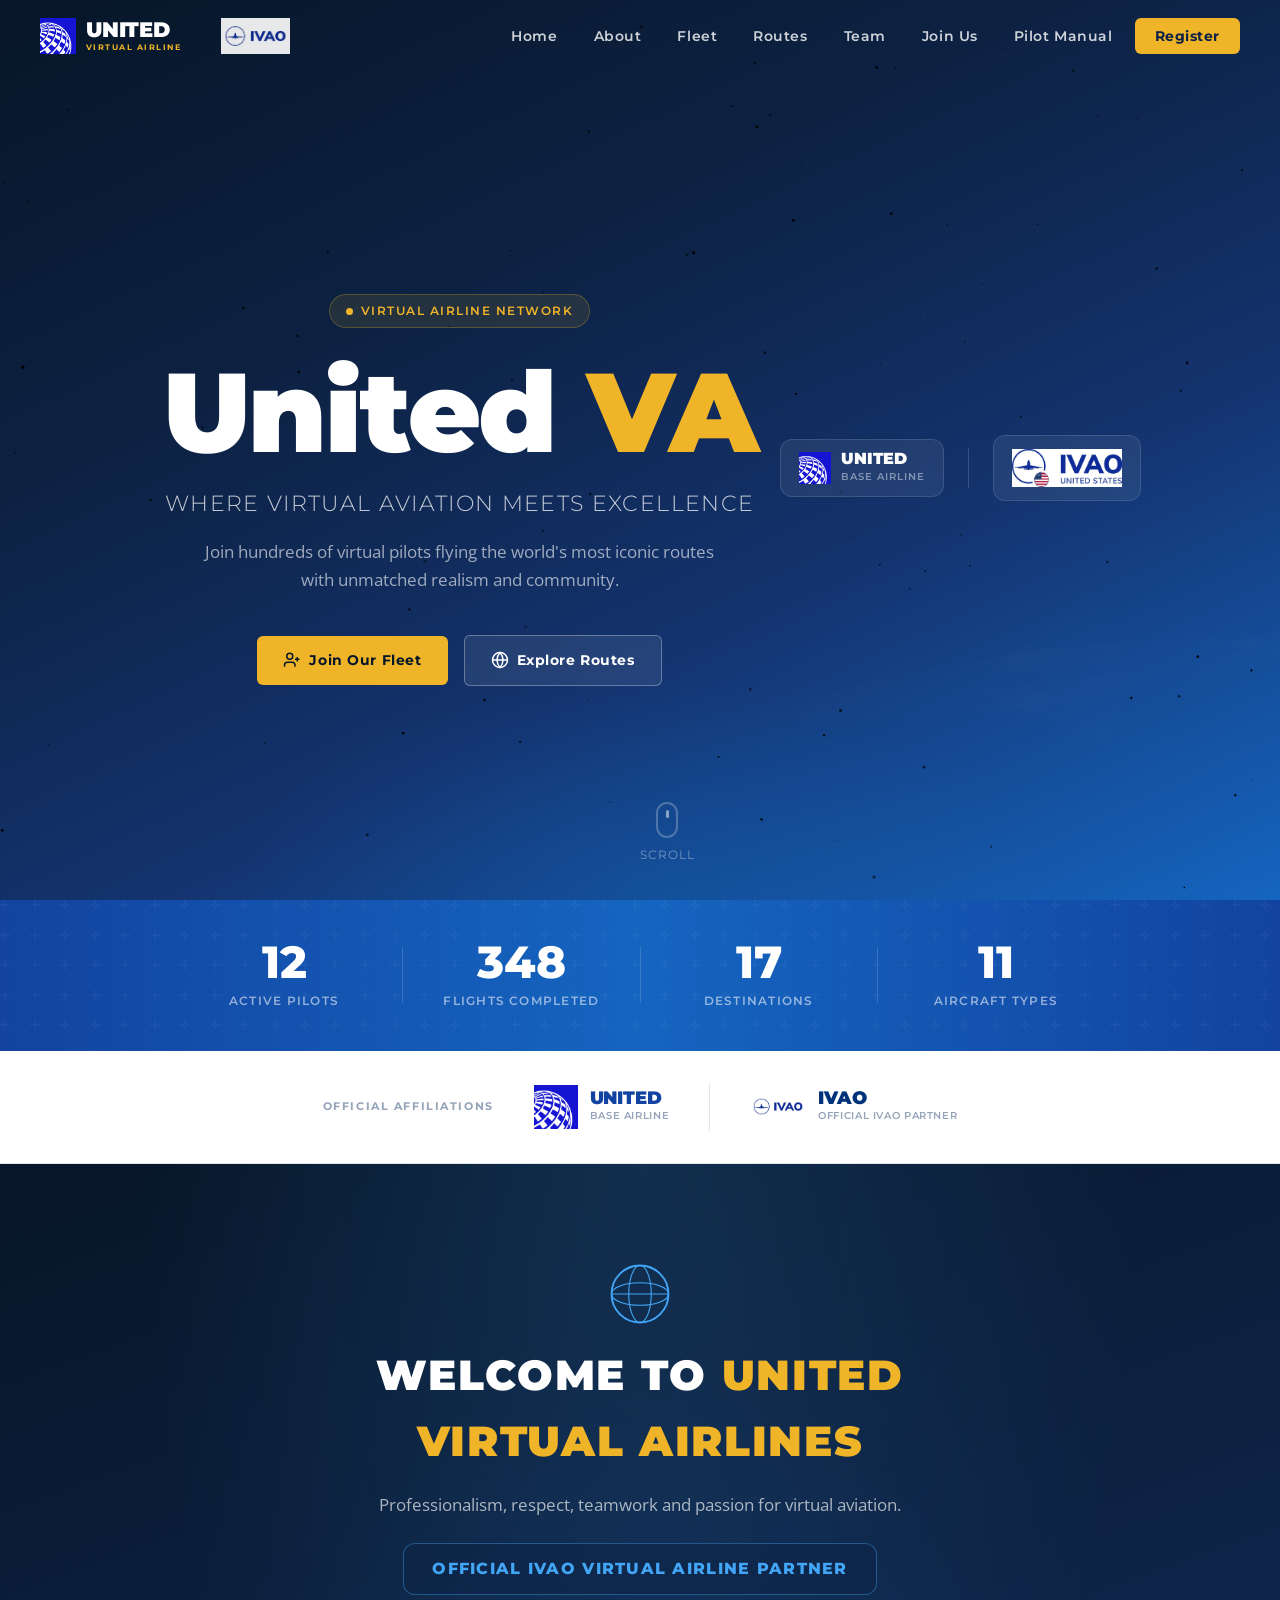
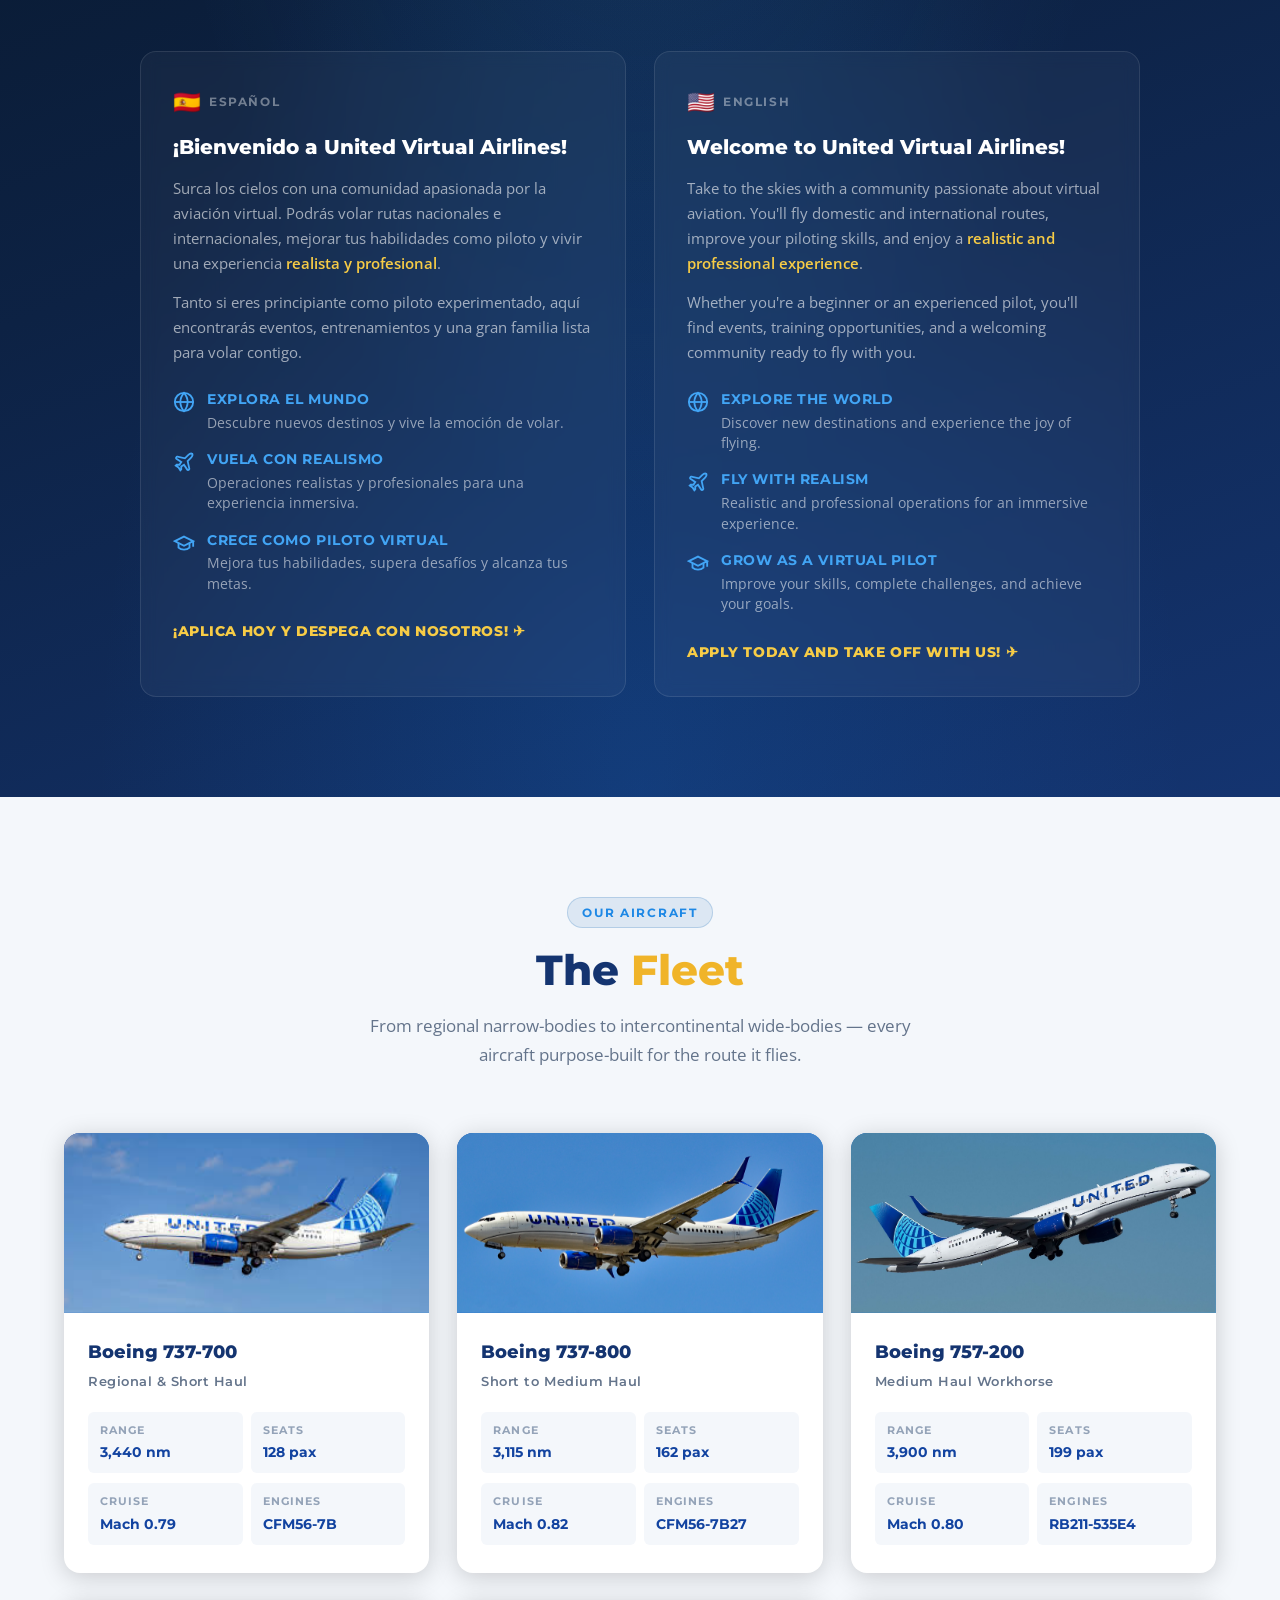
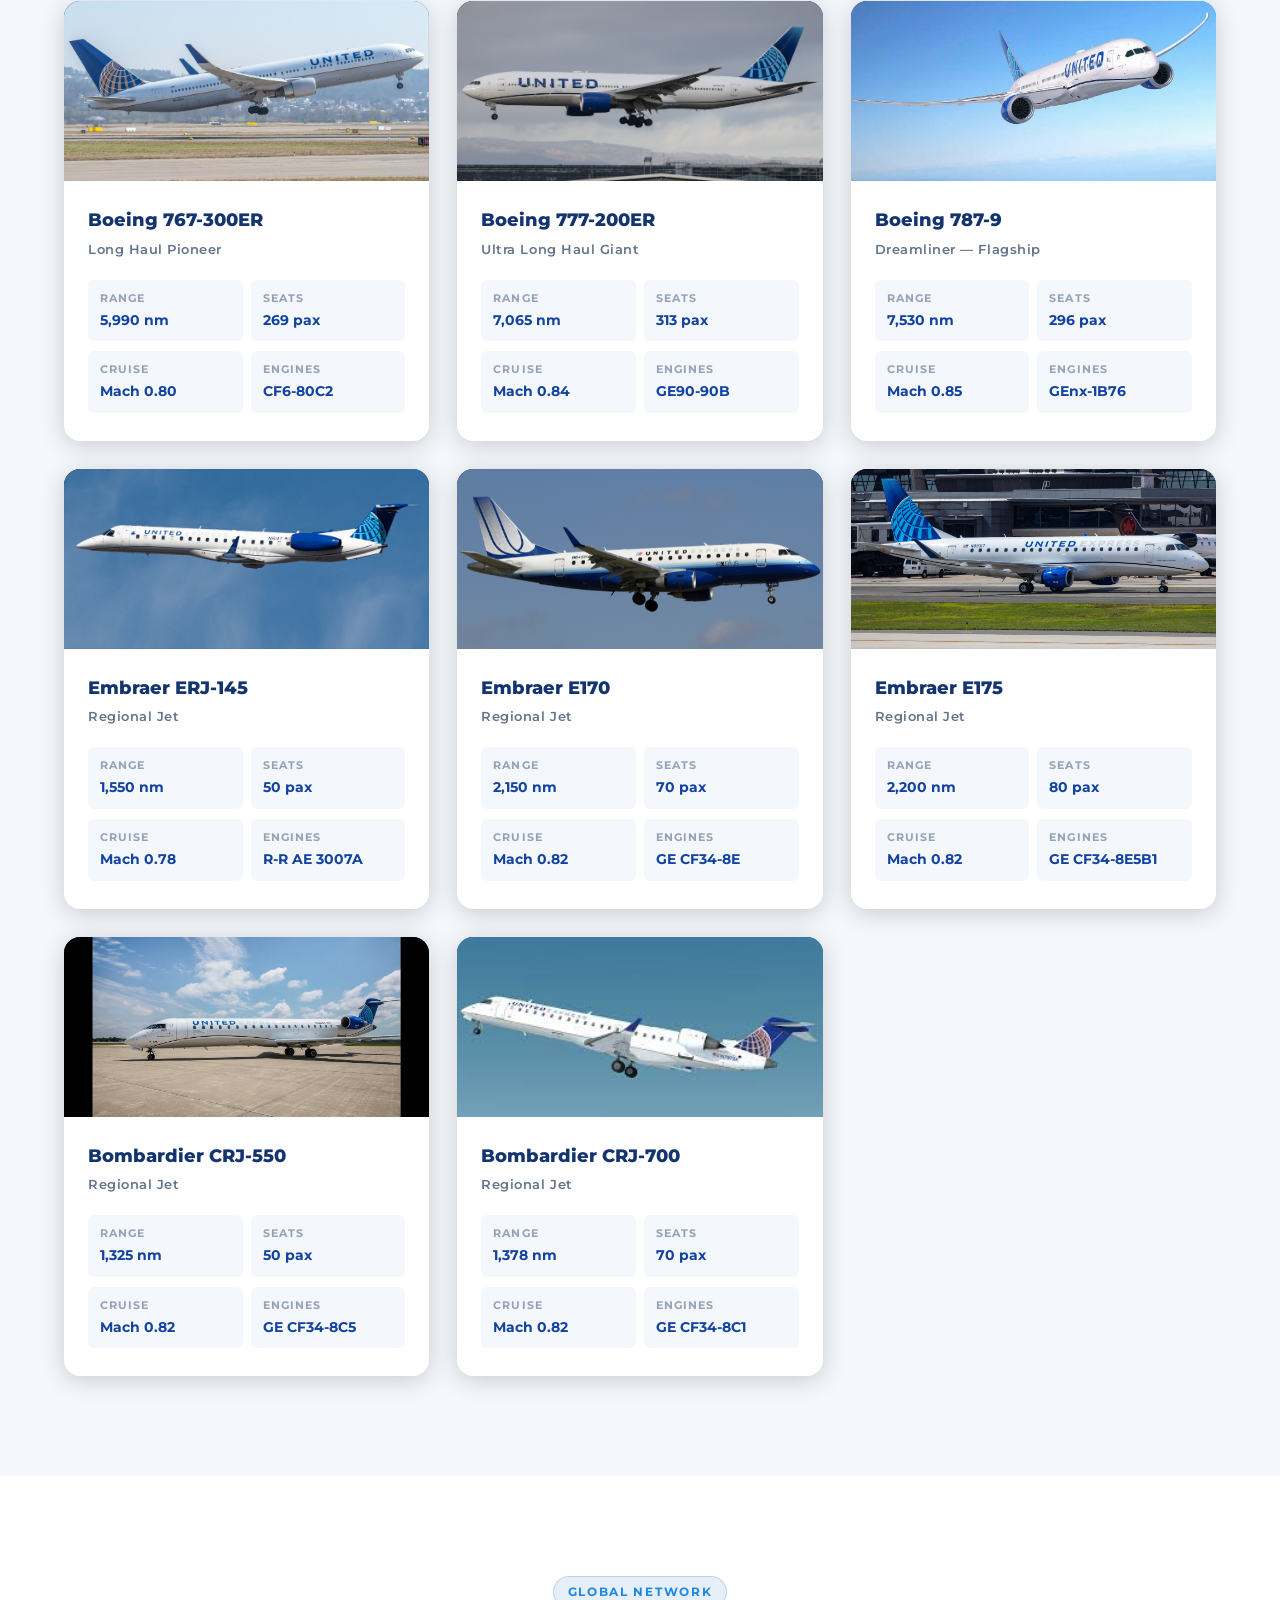
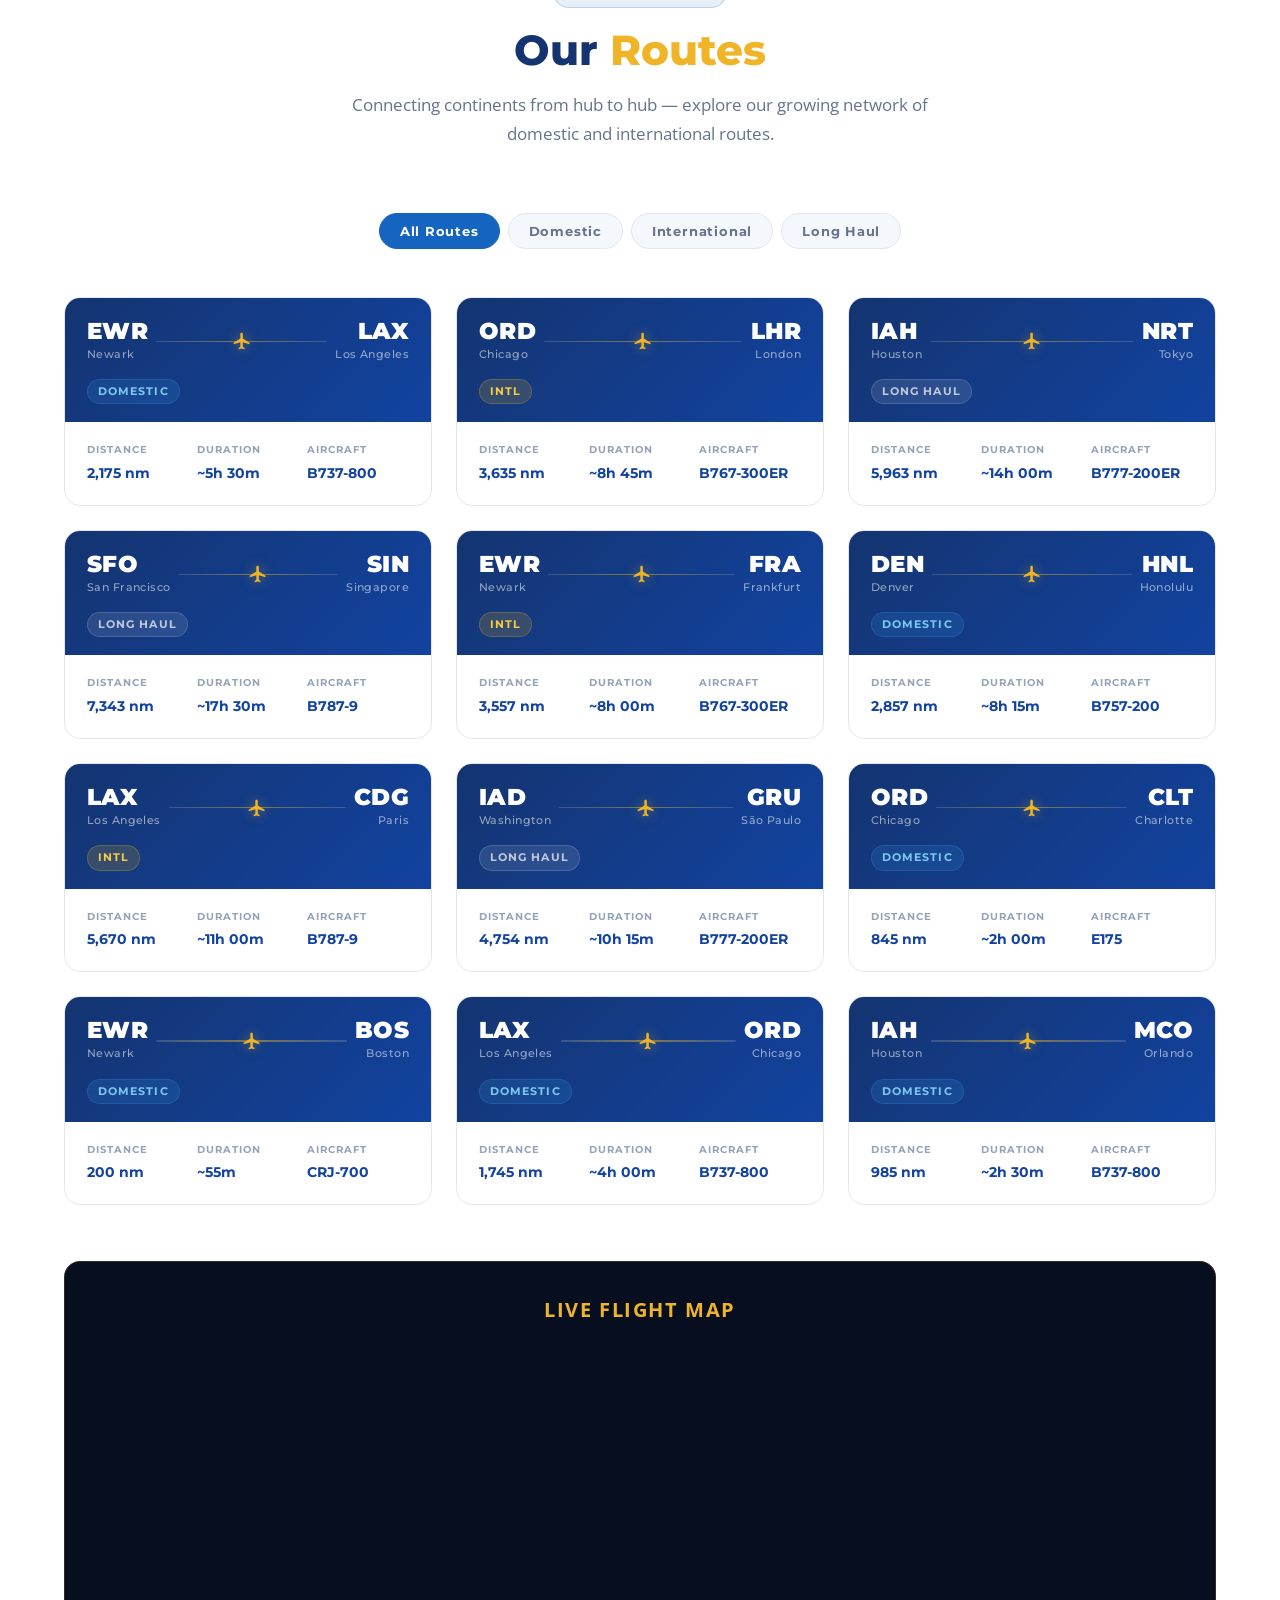
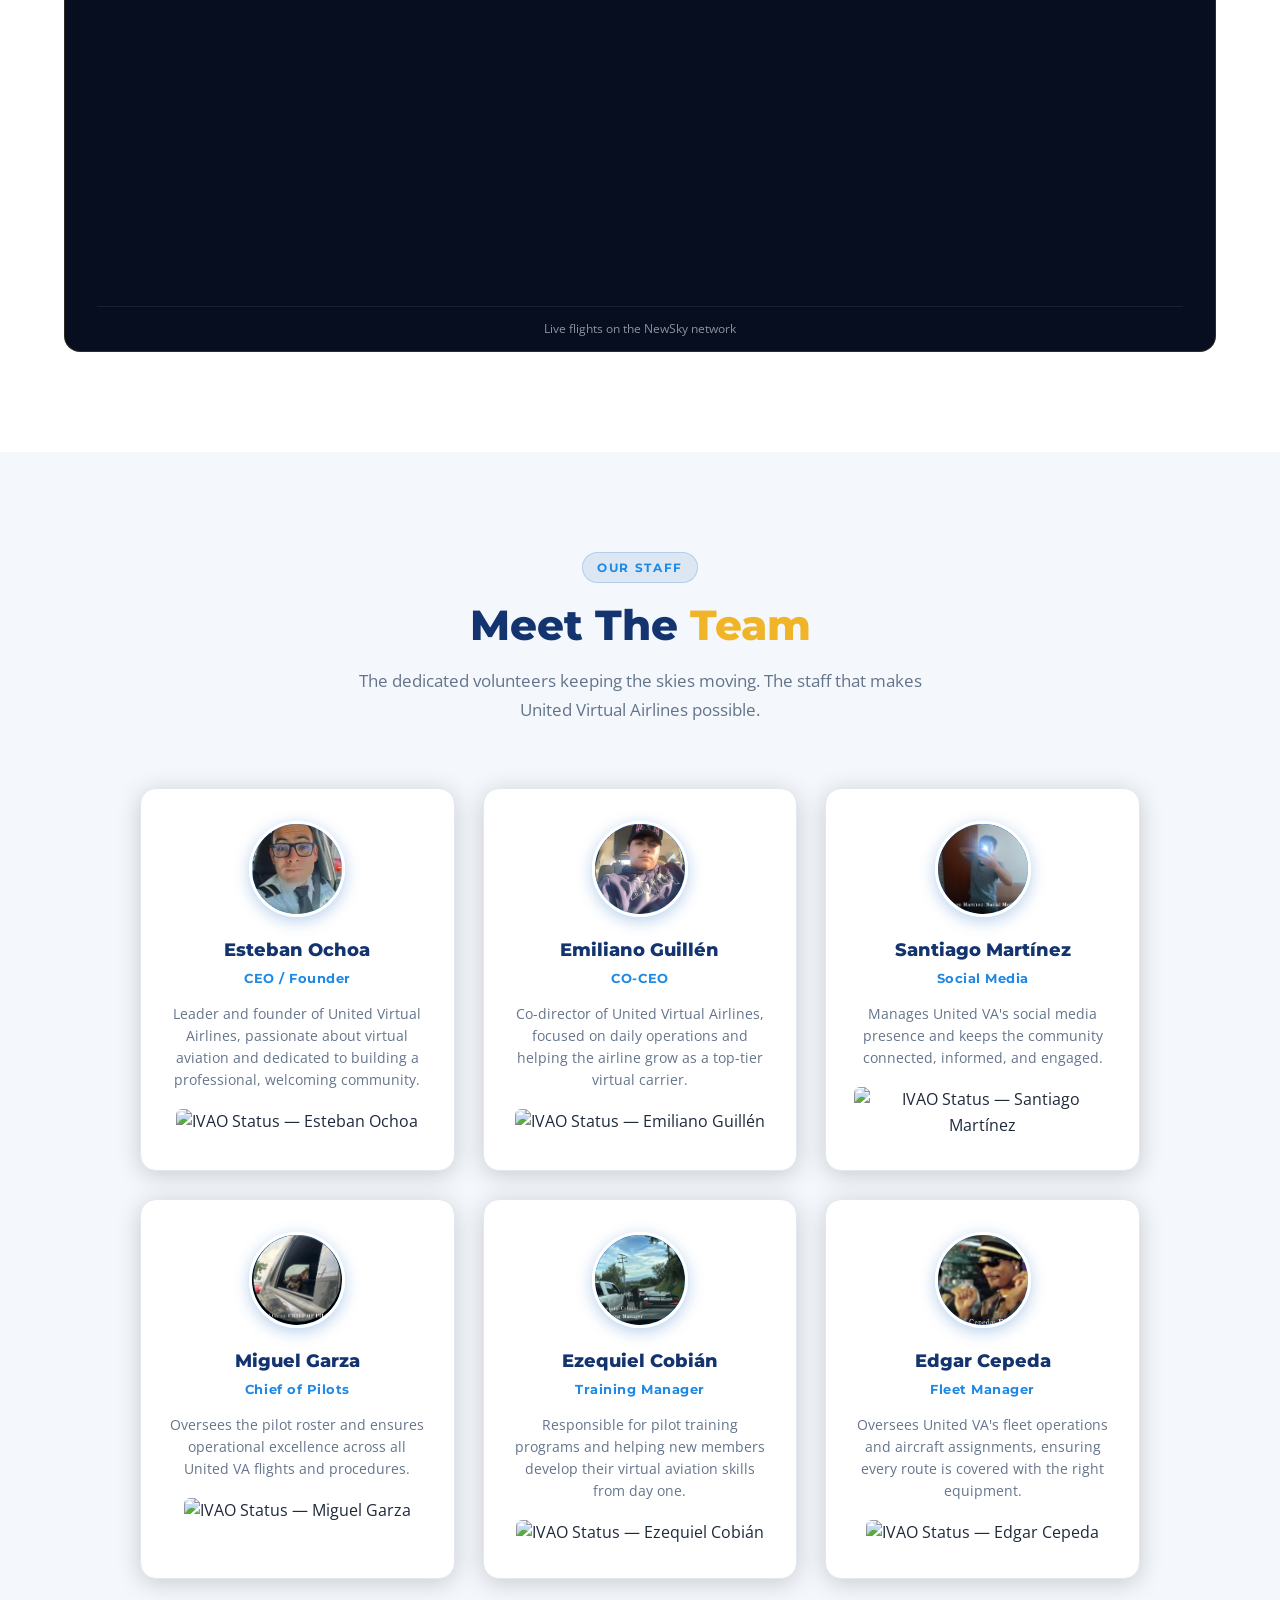
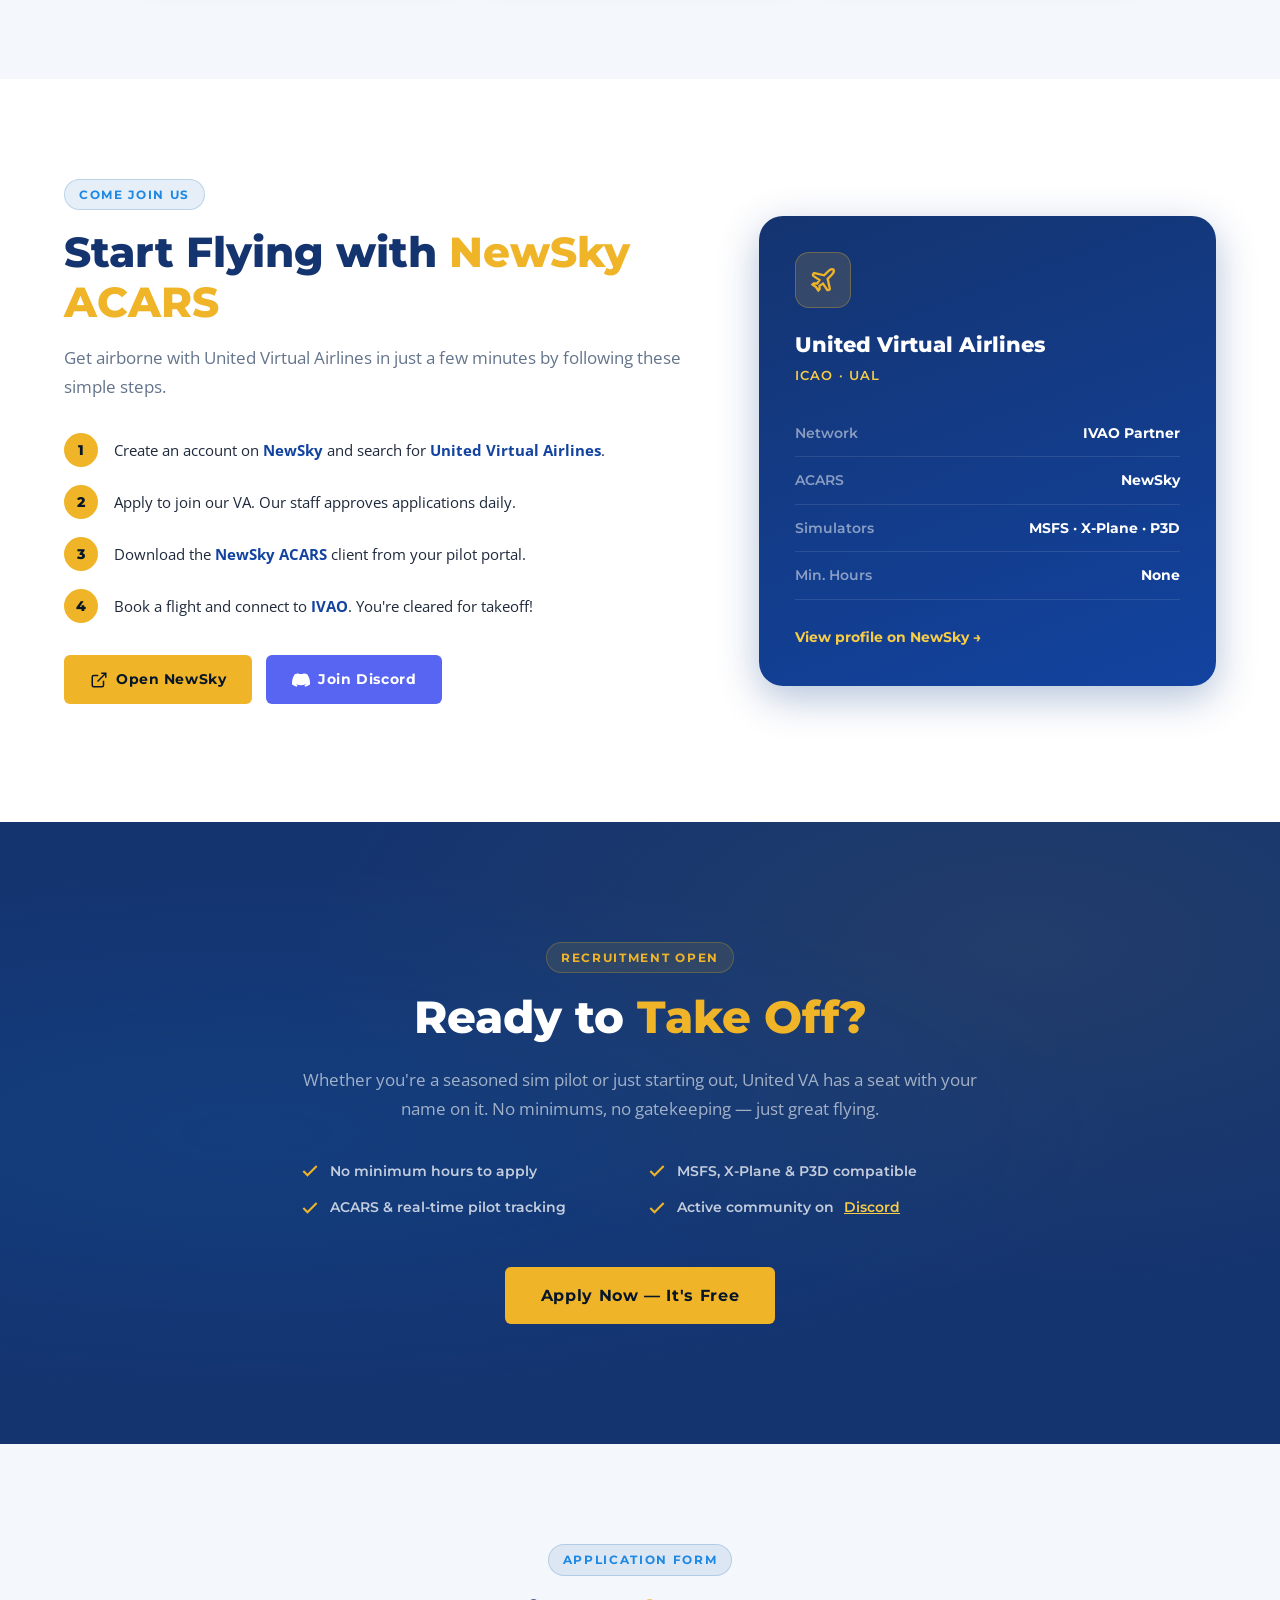
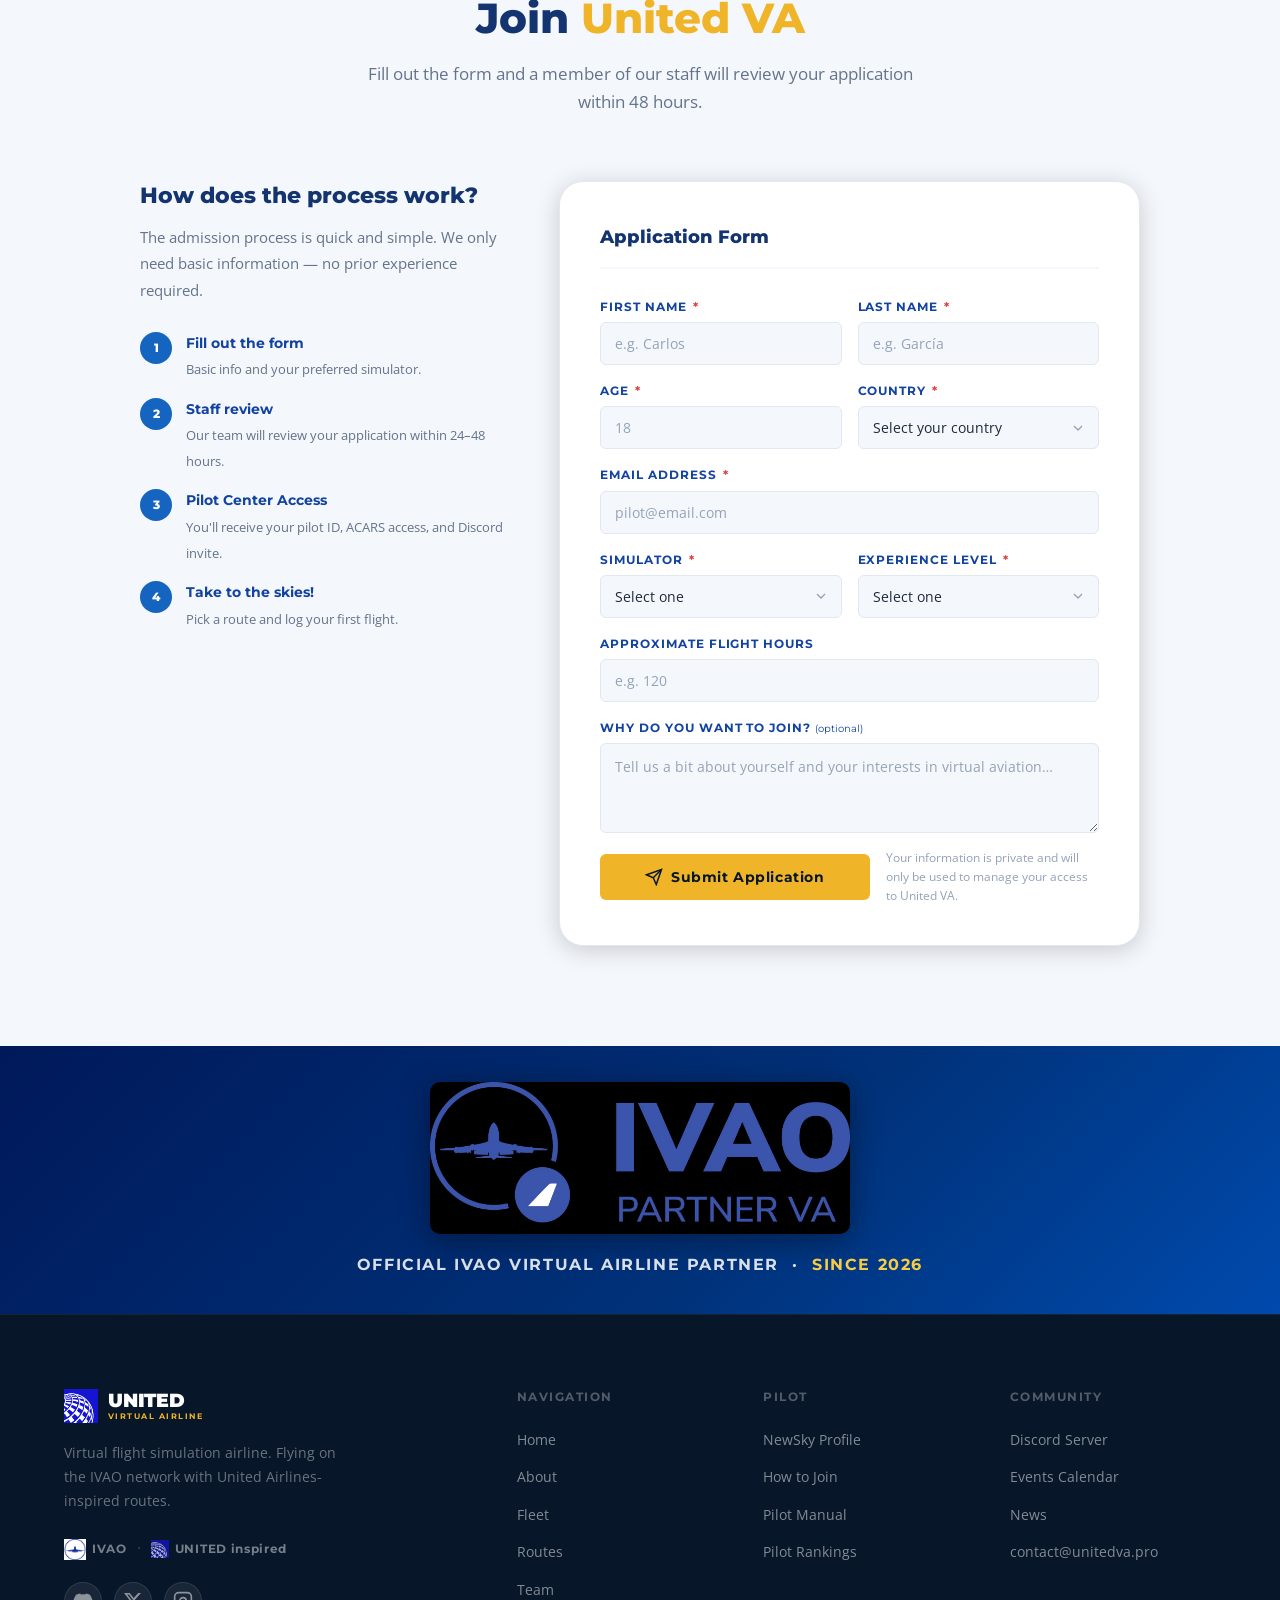
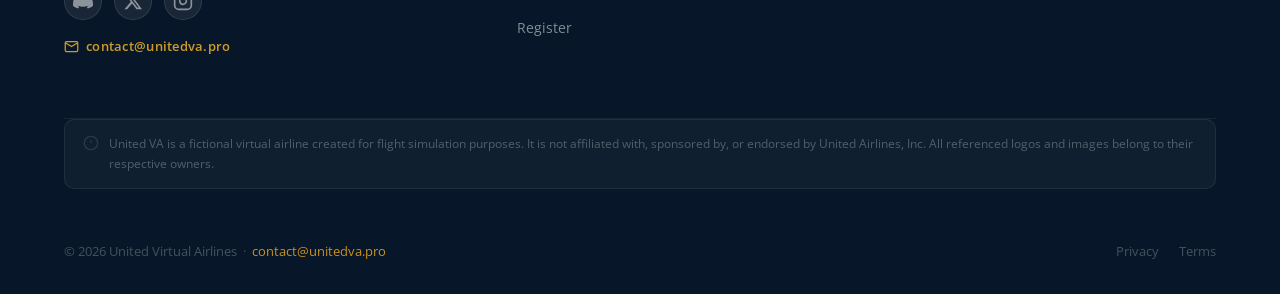
==== commit ae423cf0: "Replace static MapLibre route map with NewSky live flight map - Embed the team's NewSky public live " ====
--- a/index.html
+++ b/index.html
@@ -8,7 +8,6 @@
   <link rel="preconnect" href="https://fonts.googleapis.com" />
   <link rel="preconnect" href="https://fonts.gstatic.com" crossorigin />
   <link href="https://fonts.googleapis.com/css2?family=Montserrat:wght@300;400;600;700;800;900&family=Open+Sans:wght@300;400;600&display=swap" rel="stylesheet" />
-  <link rel="stylesheet" href="https://unpkg.com/maplibre-gl@4/dist/maplibre-gl.css" />
   <link rel="stylesheet" href="css/style.css" />
 </head>
 <body>
@@ -709,16 +708,20 @@
 
       </div><!-- /routes-grid -->
 
-      <!-- Route Network Map -->
+      <!-- Live Flight Map (NewSky) -->
       <div class="route-map-wrap reveal">
-        <h3 class="route-map-title">Route Network</h3>
+        <h3 class="route-map-title">Live Flight Map</h3>
         <div class="route-map-container">
-          <div id="routeMap"></div>
+          <iframe
+            id="routeMap"
+            src="https://newsky.app/airline/public/map?style=dark&token=UEA_XpoR4DN9Xlx7MvB4O4Wqfi4wX7ii4k"
+            title="United VA — Live flights on the NewSky network"
+            loading="lazy"
+            allowfullscreen
+            referrerpolicy="no-referrer-when-downgrade"></iframe>
         </div>
         <div class="route-map-legend">
-          <span><em class="rml-dot rml-us"></em>US Hub</span>
-          <span><em class="rml-dot rml-intl"></em>International</span>
-          <span class="rml-line">— Route Arc</span>
+          <span>Live flights on the NewSky network</span>
         </div>
       </div>
 
@@ -1226,114 +1229,5 @@
   </div>
 
   <script src="js/script.js"></script>
-  <script src="https://unpkg.com/maplibre-gl@4/dist/maplibre-gl.js"></script>
-  <script>
-  /* ─── Route Network Map (MapLibre GL) ─── */
-  (function () {
-    var el = document.getElementById('routeMap');
-    if (!el || !window.maplibregl) return;
-
-    function gcArc(from, to, steps) {
-      var toRad = function(d) { return d * Math.PI / 180; };
-      var toDeg = function(r) { return r * 180 / Math.PI; };
-      var ln1 = toRad(from[0]), lt1 = toRad(from[1]);
-      var ln2 = toRad(to[0]),   lt2 = toRad(to[1]);
-      var d = 2 * Math.asin(Math.sqrt(
-        Math.pow(Math.sin((lt2 - lt1) / 2), 2) +
-        Math.cos(lt1) * Math.cos(lt2) * Math.pow(Math.sin((ln2 - ln1) / 2), 2)
-      ));
-      if (d < 0.001) return [from, to];
-      var pts = [];
-      for (var i = 0; i <= steps; i++) {
-        var t = i / steps;
-        var A = Math.sin((1 - t) * d) / Math.sin(d);
-        var B = Math.sin(t * d) / Math.sin(d);
-        var x = A * Math.cos(lt1) * Math.cos(ln1) + B * Math.cos(lt2) * Math.cos(ln2);
-        var y = A * Math.cos(lt1) * Math.sin(ln1) + B * Math.cos(lt2) * Math.sin(ln2);
-        var z = A * Math.sin(lt1)                  + B * Math.sin(lt2);
-        pts.push([toDeg(Math.atan2(y, x)), toDeg(Math.atan2(z, Math.sqrt(x*x + y*y)))]);
-      }
-      return pts;
-    }
-
-    var airports = {
-      EWR: { c: [-74.17,  40.69], hub: true  },
-      LAX: { c: [-118.41, 33.94], hub: true  },
-      ORD: { c: [-87.91,  41.98], hub: true  },
-      LHR: { c: [-0.46,   51.48], hub: false },
-      IAH: { c: [-95.34,  29.98], hub: true  },
-      NRT: { c: [140.39,  35.77], hub: false },
-      SFO: { c: [-122.38, 37.62], hub: true  },
-      SIN: { c: [103.99,   1.35], hub: false },
-      FRA: { c: [8.57,    50.04], hub: false },
-      DEN: { c: [-104.67, 39.86], hub: true  },
-      HNL: { c: [-157.92, 21.32], hub: true  },
-      CDG: { c: [2.55,    48.99], hub: false },
-      IAD: { c: [-77.46,  38.94], hub: true  },
-      GRU: { c: [-46.48, -23.43], hub: false },
-      CLT: { c: [-80.94,  35.21], hub: false },
-      BOS: { c: [-71.00,  42.36], hub: false },
-      MCO: { c: [-81.31,  28.43], hub: false }
-    };
-
-    var routes = [
-      ['EWR','LAX'], ['ORD','LHR'], ['IAH','NRT'], ['SFO','SIN'],
-      ['EWR','FRA'], ['DEN','HNL'], ['LAX','CDG'], ['IAD','GRU'],
-      ['ORD','CLT'], ['EWR','BOS'], ['LAX','ORD'], ['IAH','MCO']
-    ];
-
-    var map = new maplibregl.Map({
-      container: 'routeMap',
-      style: 'https://basemaps.cartocdn.com/gl/dark-matter-gl-style/style.json',
-      center: [-20, 28],
-      zoom: 1.35,
-      interactive: true,
-      attributionControl: { compact: true }
-    });
-
-    map.on('load', function () {
-      map.addSource('routes', {
-        type: 'geojson',
-        data: {
-          type: 'FeatureCollection',
-          features: routes.map(function(pair) {
-            return {
-              type: 'Feature',
-              geometry: {
-                type: 'LineString',
-                coordinates: gcArc(airports[pair[0]].c, airports[pair[1]].c, 60)
-              }
-            };
-          })
-        }
-      });
-
-      map.addLayer({ id: 'routes-glow', type: 'line', source: 'routes',
-        paint: { 'line-color': '#f0b429', 'line-width': 5, 'line-opacity': 0.12 }
-      });
-      map.addLayer({ id: 'routes-line', type: 'line', source: 'routes',
-        paint: { 'line-color': '#f0b429', 'line-width': 1.6, 'line-opacity': 0.88 }
-      });
-
-      Object.keys(airports).forEach(function(iata) {
-        var data = airports[iata];
-        var dot = document.createElement('div');
-        dot.className = data.hub ? 'rmap-dot rmap-hub' : 'rmap-dot rmap-intl';
-
-        var popup = new maplibregl.Popup({
-          closeButton: false, offset: 12, className: 'rmap-popup-wrap'
-        }).setHTML('<strong>' + iata + '</strong>');
-
-        var marker = new maplibregl.Marker({ element: dot, anchor: 'center' })
-          .setLngLat(data.c)
-          .setPopup(popup)
-          .addTo(map);
-
-        dot.addEventListener('mouseenter', function() { marker.getPopup().addTo(map); });
-        dot.addEventListener('mouseleave', function() { marker.getPopup().remove(); });
-      });
-    });
-  })();
-  </script>
 </body>
 </html>
--- a/css/style.css
+++ b/css/style.css
@@ -1956,10 +1956,13 @@
 .route-map-container {
   border-radius: 10px;
   overflow: hidden;
+  background: #060e20;
 }
 #routeMap {
+  display: block;
   width: 100%;
-  height: 460px;
+  height: 560px;
+  border: 0;
 }
 .route-map-legend {
   display: flex;
@@ -1971,43 +1974,6 @@
   color: rgba(255,255,255,.55);
   border-top: 1px solid rgba(255,255,255,.08);
 }
-.rml-dot {
-  display: inline-block;
-  width: 8px;
-  height: 8px;
-  border-radius: 50%;
-  margin-right: .3rem;
-  vertical-align: middle;
-  font-style: normal;
-}
-.rml-us   { background: #f0b429; }
-.rml-intl { background: white; }
-.rml-line { color: #f0b429; }
-
-/* Airport marker dots */
-.rmap-dot {
-  border-radius: 50%;
-  border: 2px solid rgba(6,14,32,.8);
-  cursor: pointer;
-  transition: transform .15s;
-}
-.rmap-dot:hover { transform: scale(1.5); }
-.rmap-hub  { width: 12px; height: 12px; background: #f0b429; }
-.rmap-intl { width: 9px;  height: 9px;  background: white; }
-
-/* MapLibre popup override */
-.maplibregl-popup-content {
-  background: #f0b429 !important;
-  color: #071628 !important;
-  padding: 3px 9px !important;
-  font-family: 'Montserrat', sans-serif !important;
-  font-size: 11px !important;
-  font-weight: 700 !important;
-  border-radius: 4px !important;
-  box-shadow: none !important;
-}
-.maplibregl-popup-tip { border-top-color: #f0b429 !important; border-bottom-color: #f0b429 !important; }
-.maplibregl-ctrl-attrib { font-size: 9px !important; opacity: 0.4 !important; }
 
 /* ─── UA Logo image (replaces SVG tulip when file is present) ─── */
 .ua-logo-img {
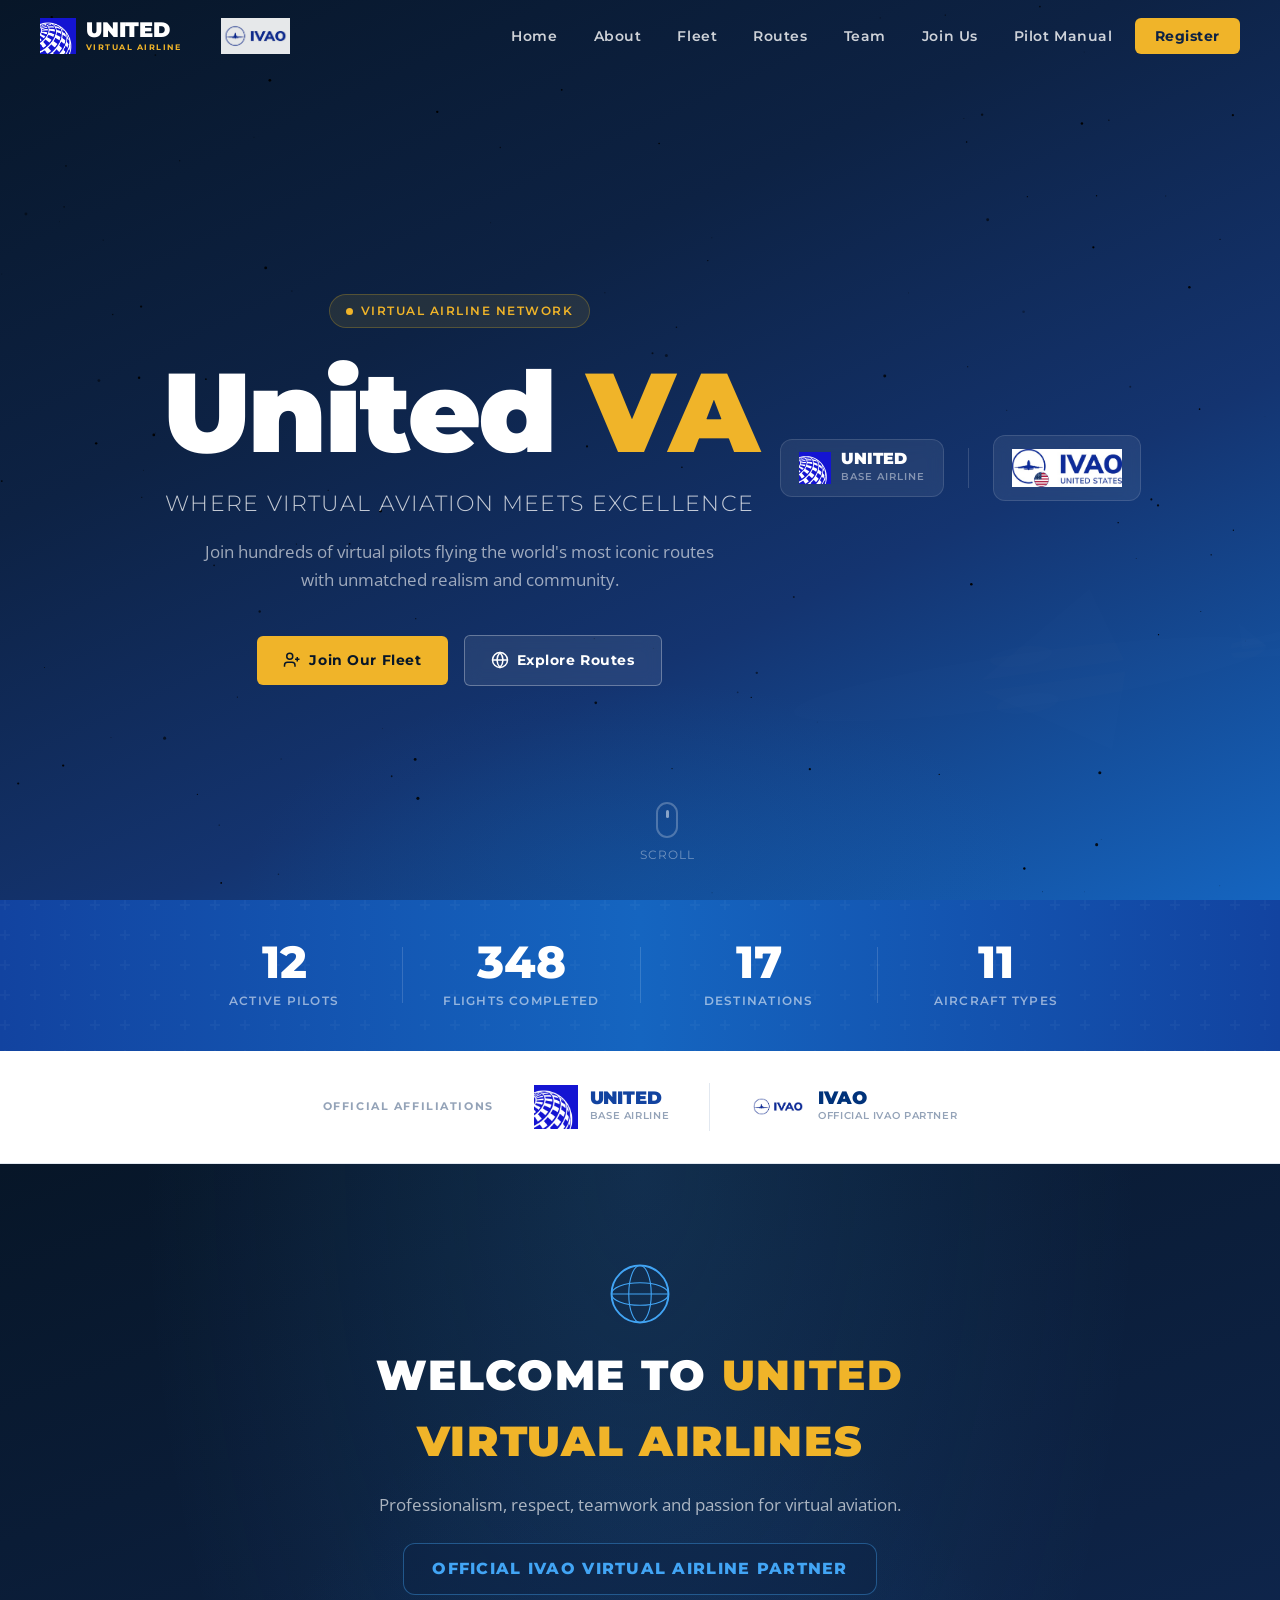
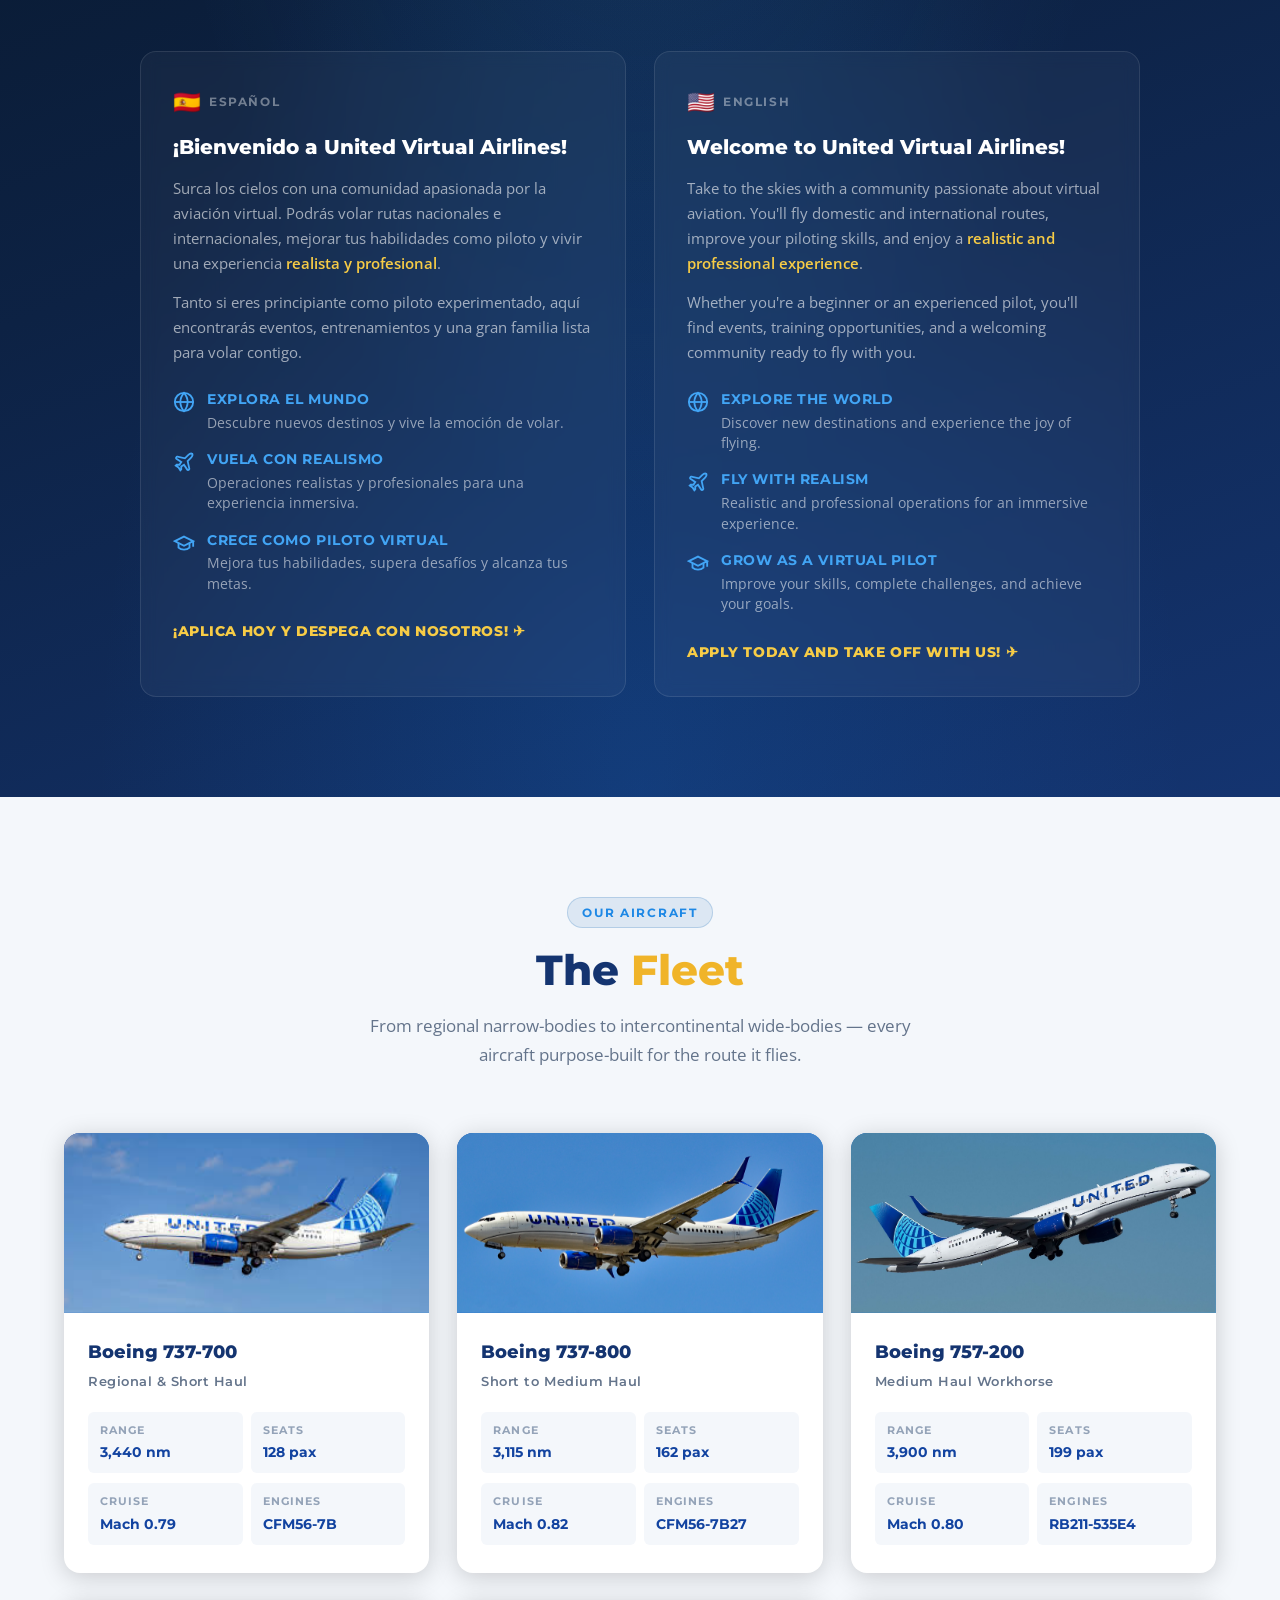
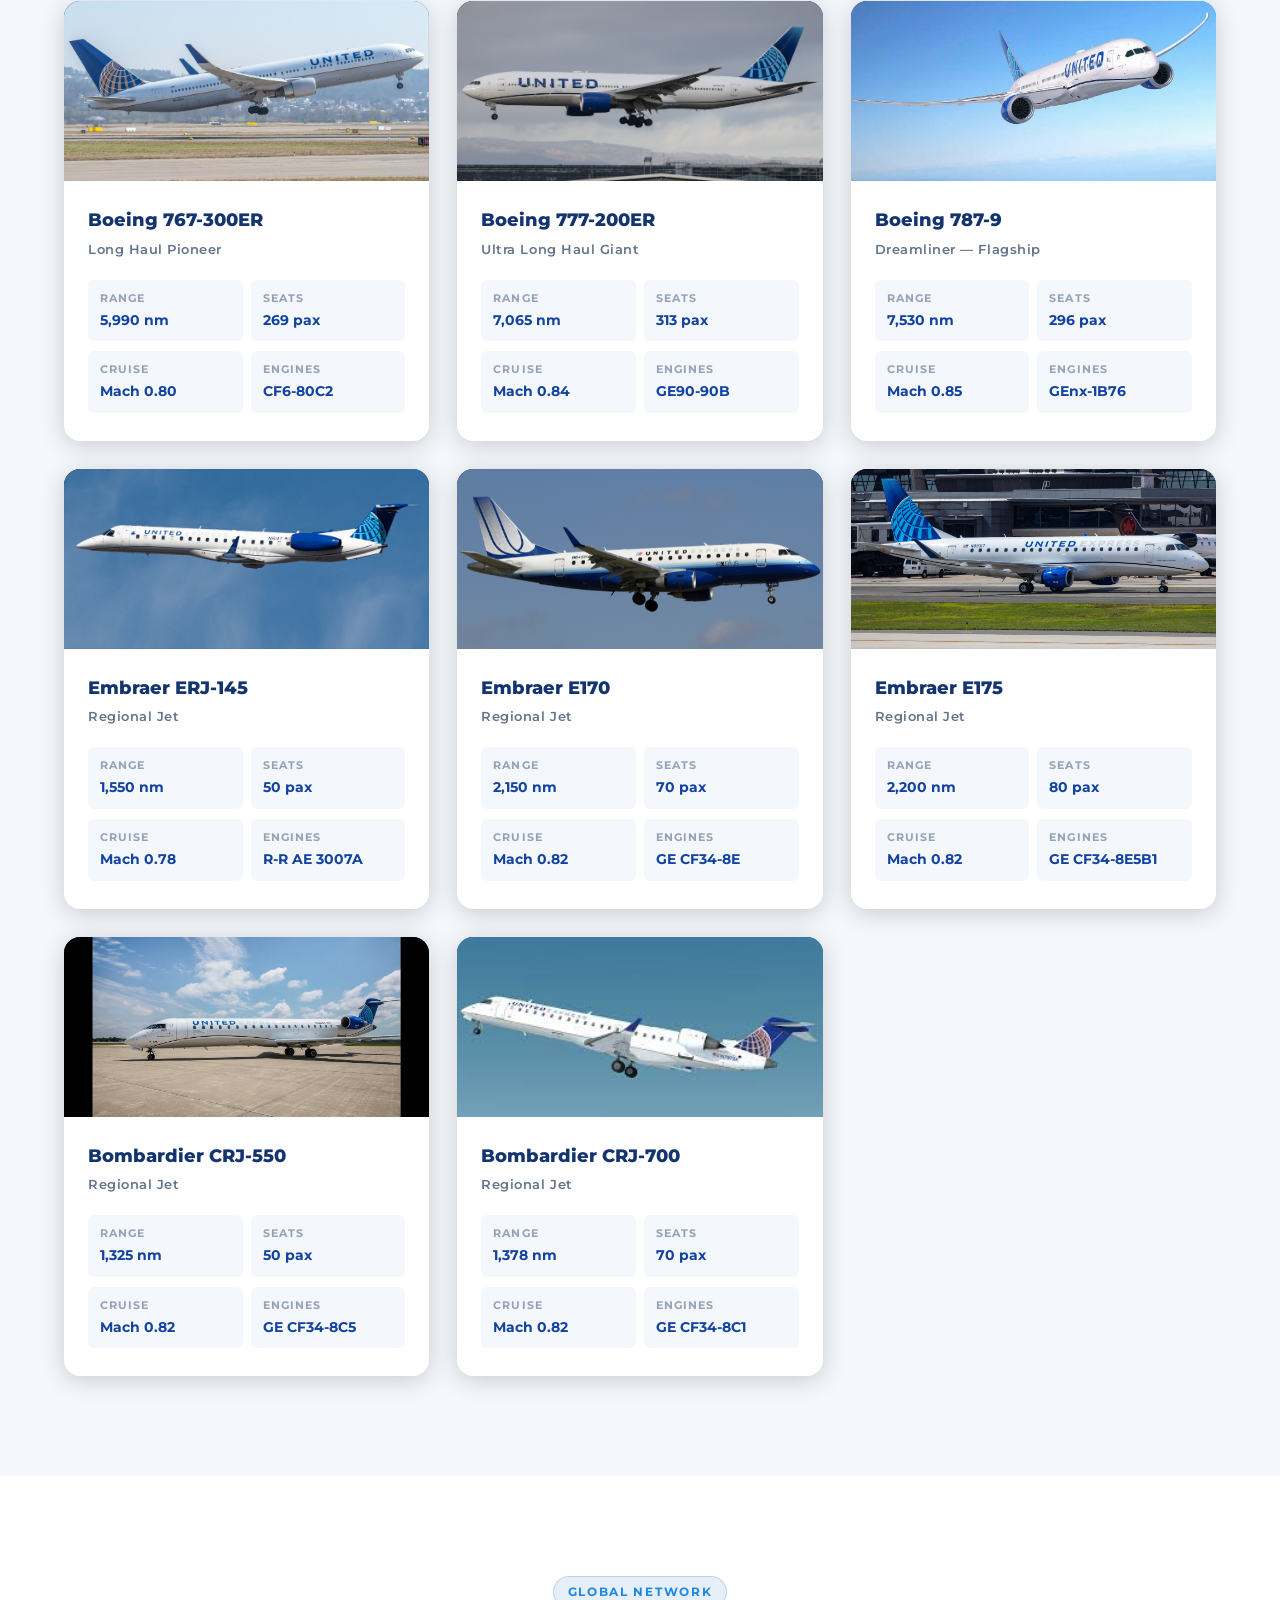
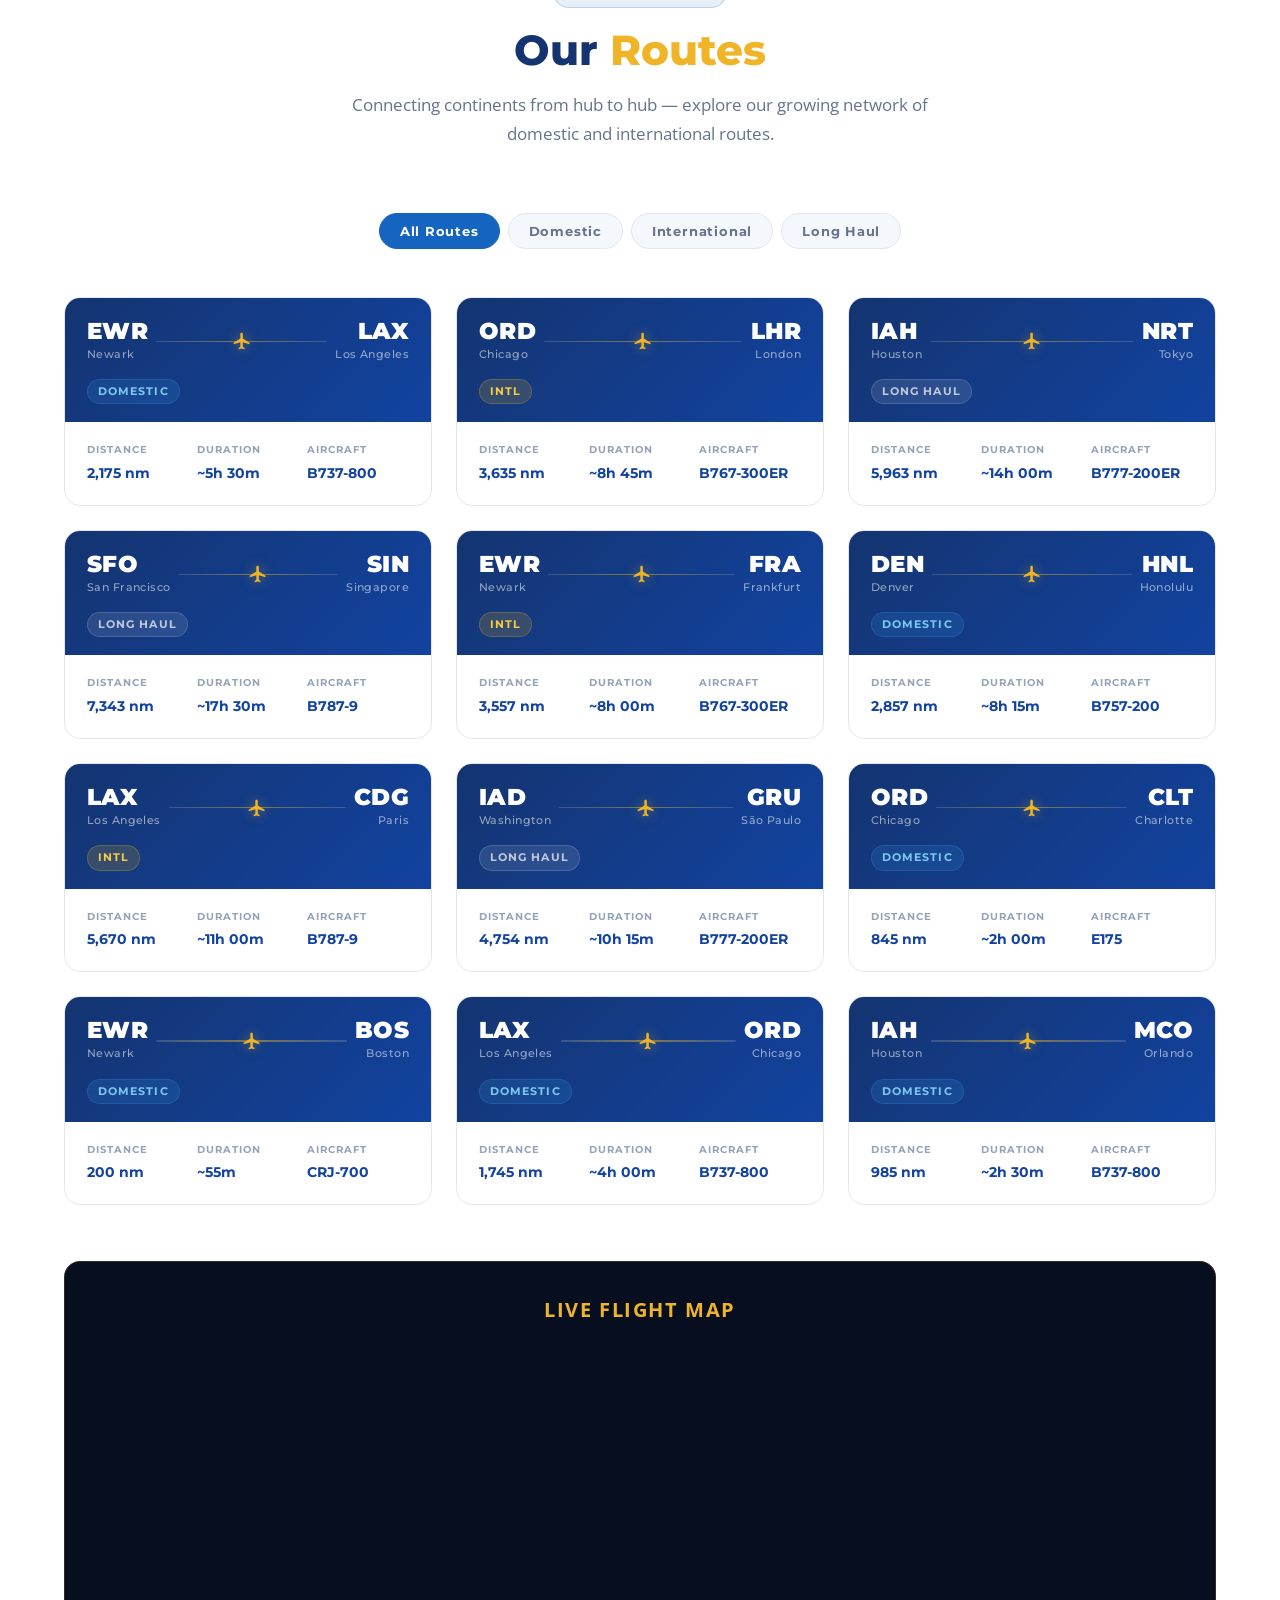
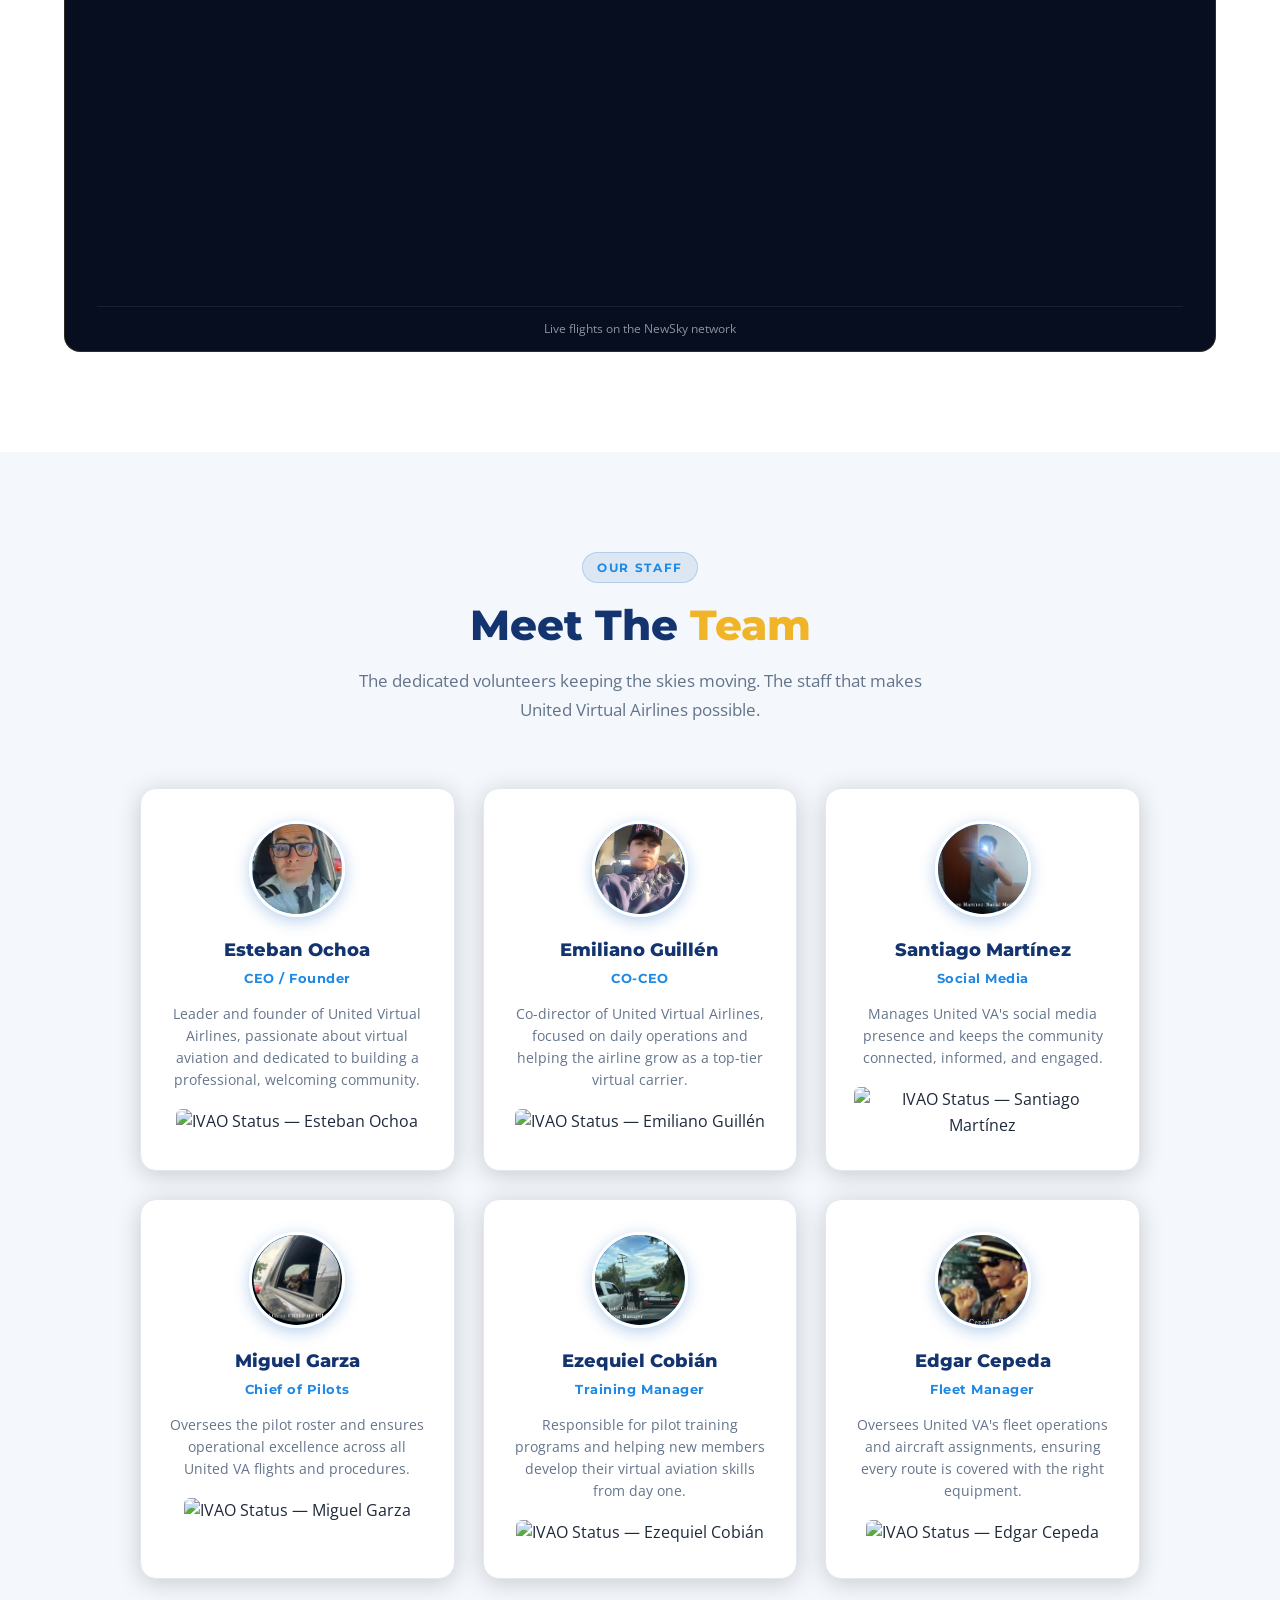
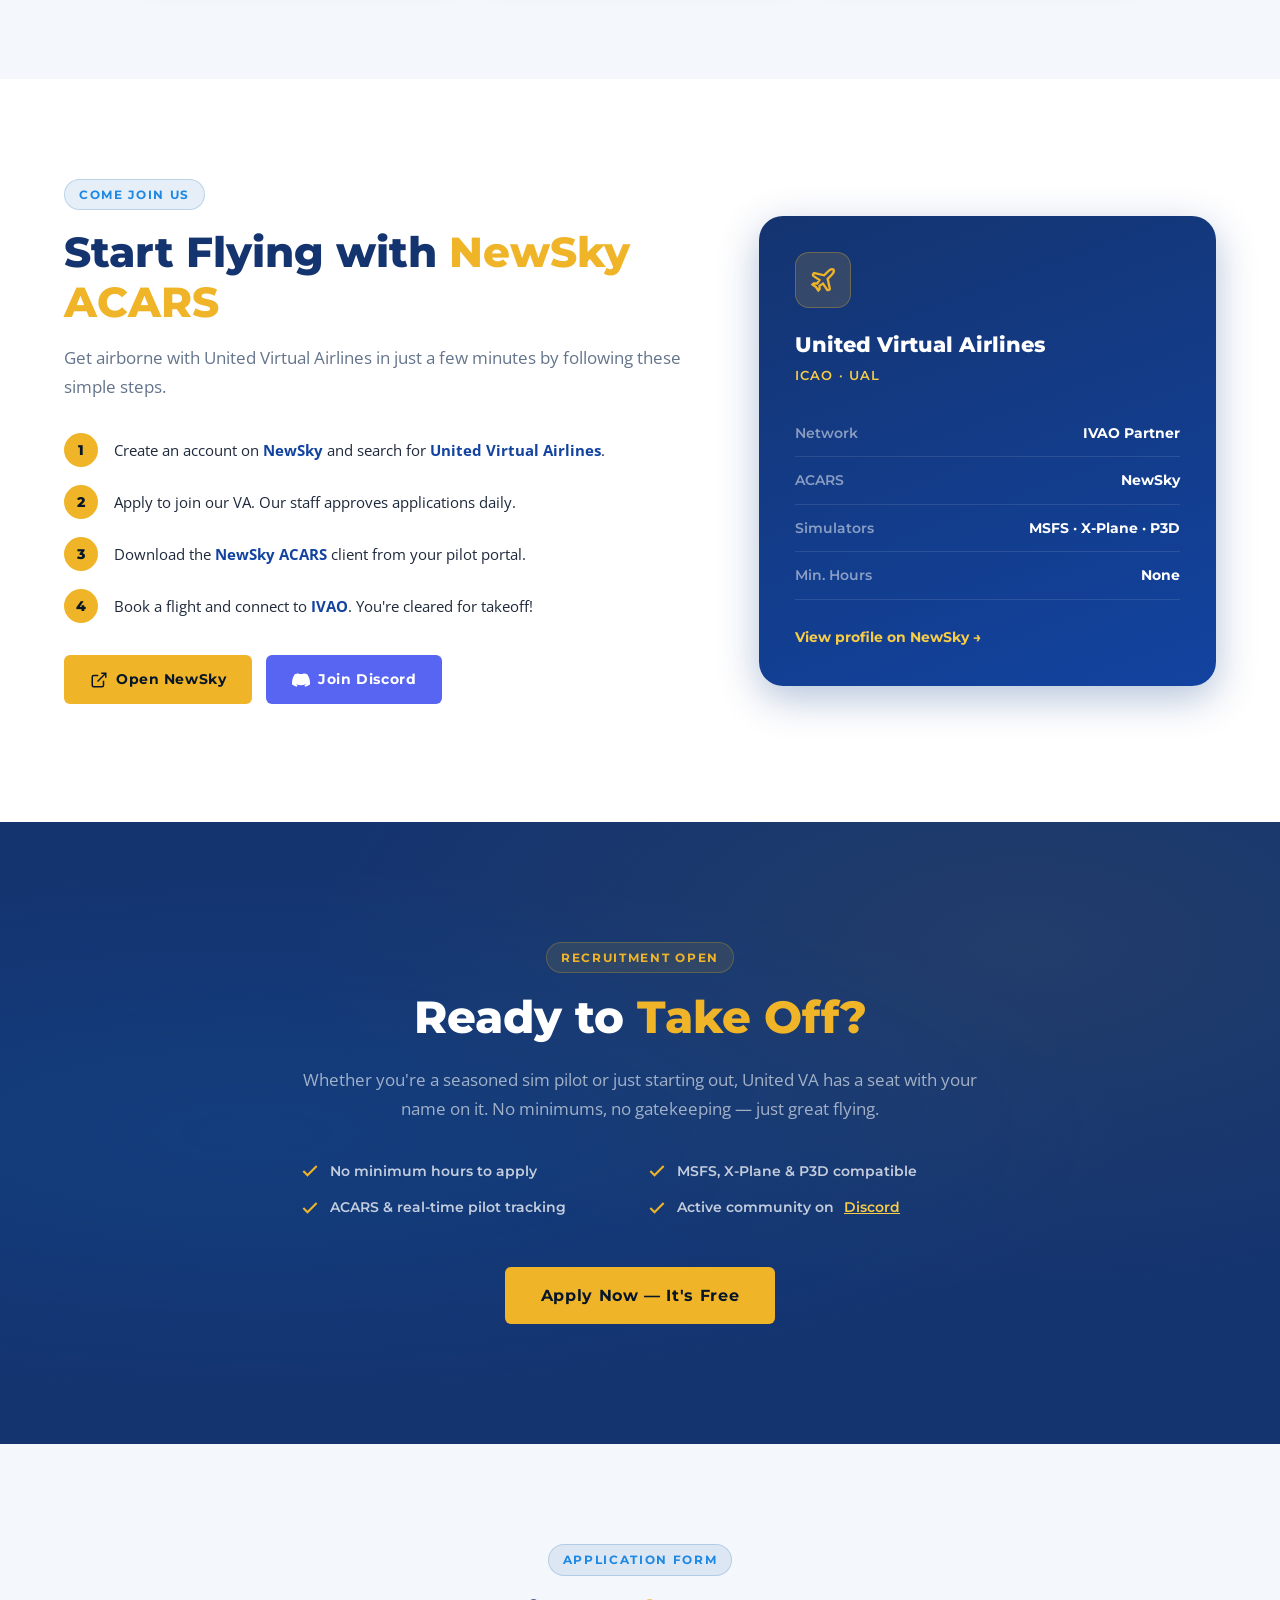
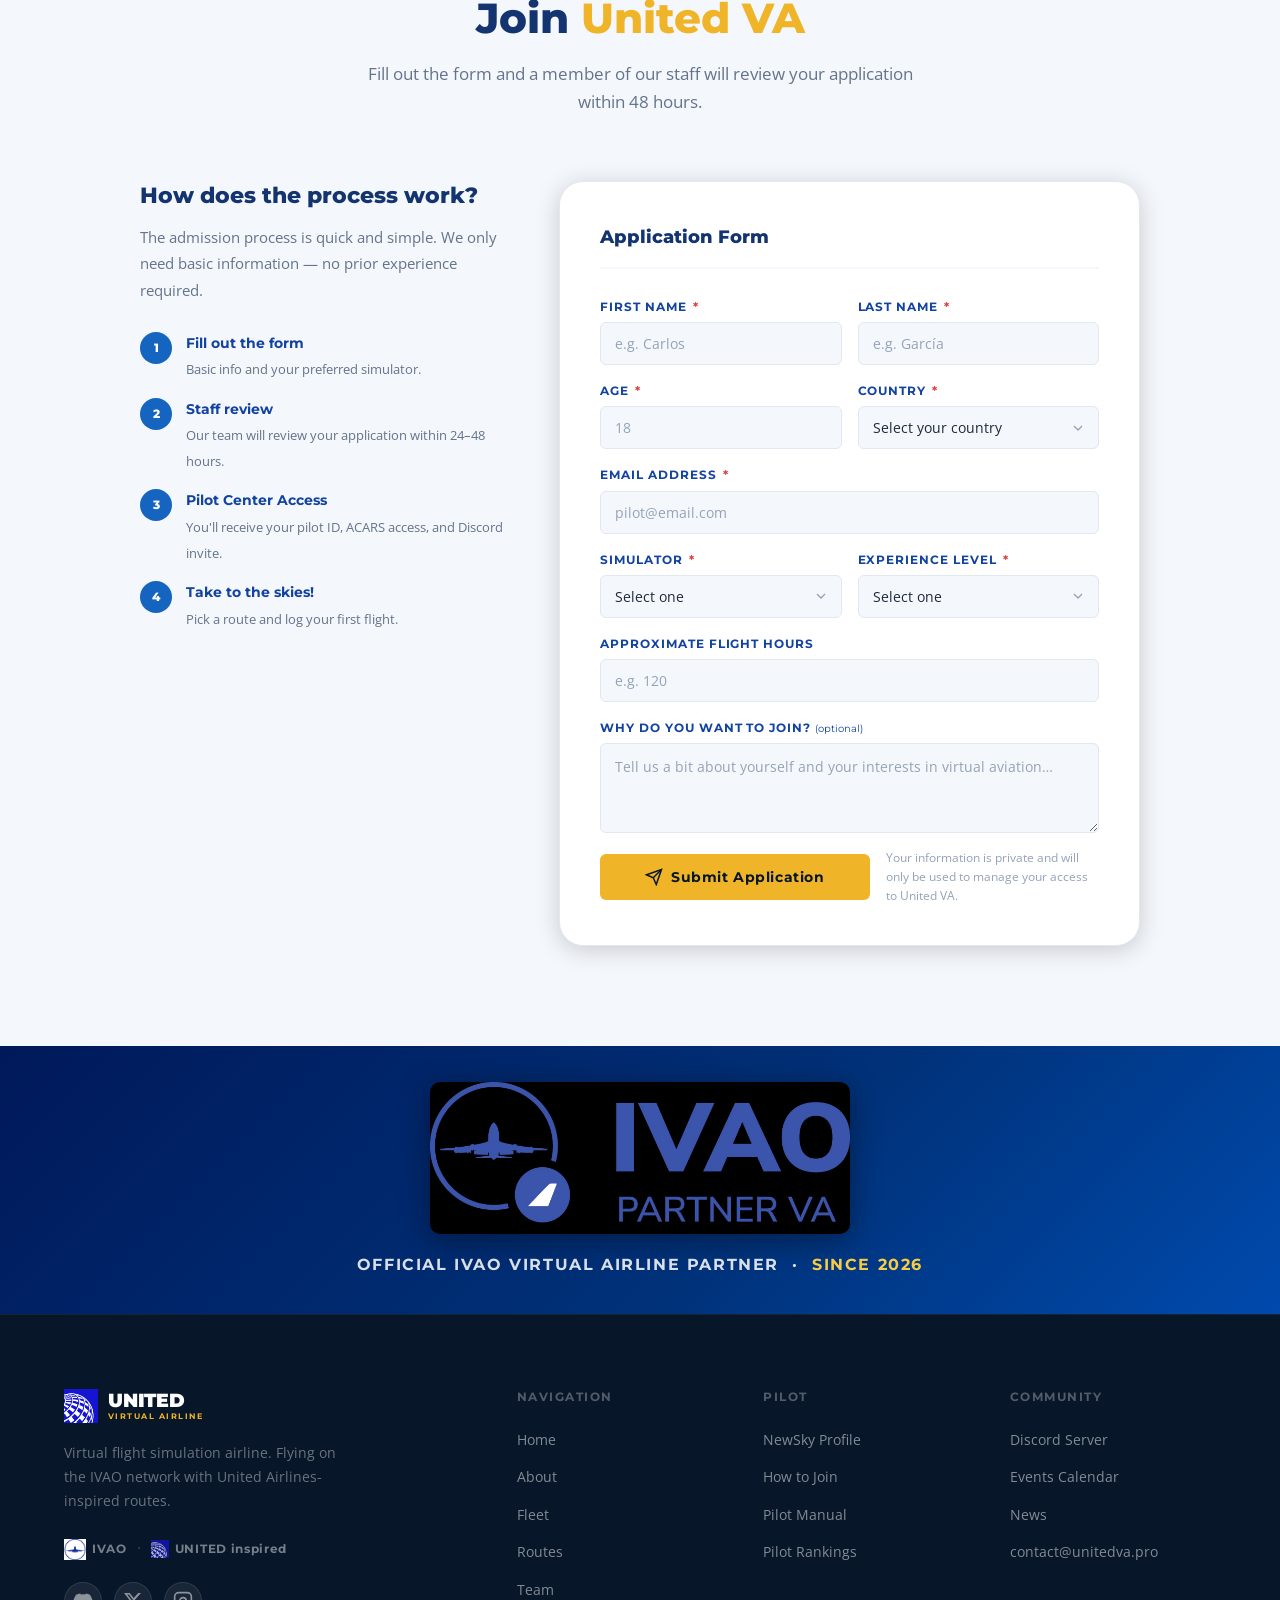
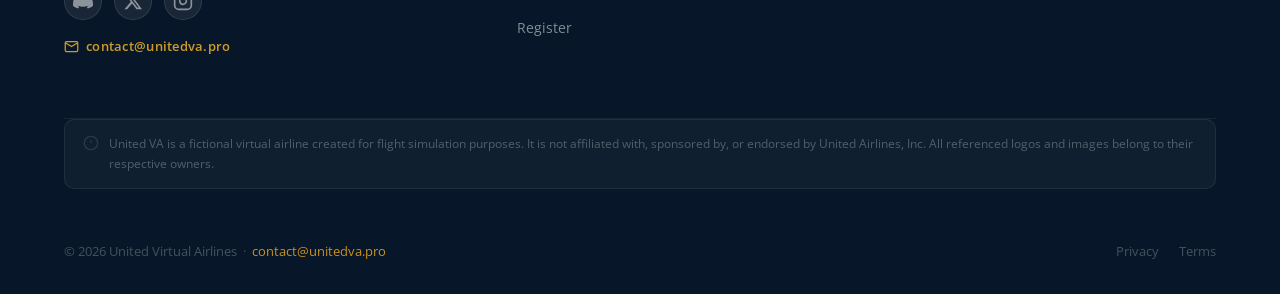
==== commit 7e46e527: "Replace Web3Forms with PHP mail handler for pilot registration form - Add submit.php: sanitizes POST" ====
--- a/index.html
+++ b/index.html
@@ -963,12 +963,6 @@
 
           <form id="registerForm" novalidate>
 
-            <!-- Web3Forms config — replace the value with your access key from web3forms.com -->
-            <input type="hidden" name="access_key" value="febee25d-6cc0-4acc-b559-33d61d794cf7">
-            <input type="hidden" name="subject" value="New Pilot Application — United VA">
-            <input type="hidden" name="from_name" value="United VA Registration Form">
-            <input type="hidden" name="redirect" value="false">
-
             <div class="form-row">
               <div class="form-group">
                 <label for="firstName">First Name <span class="required">*</span></label>
